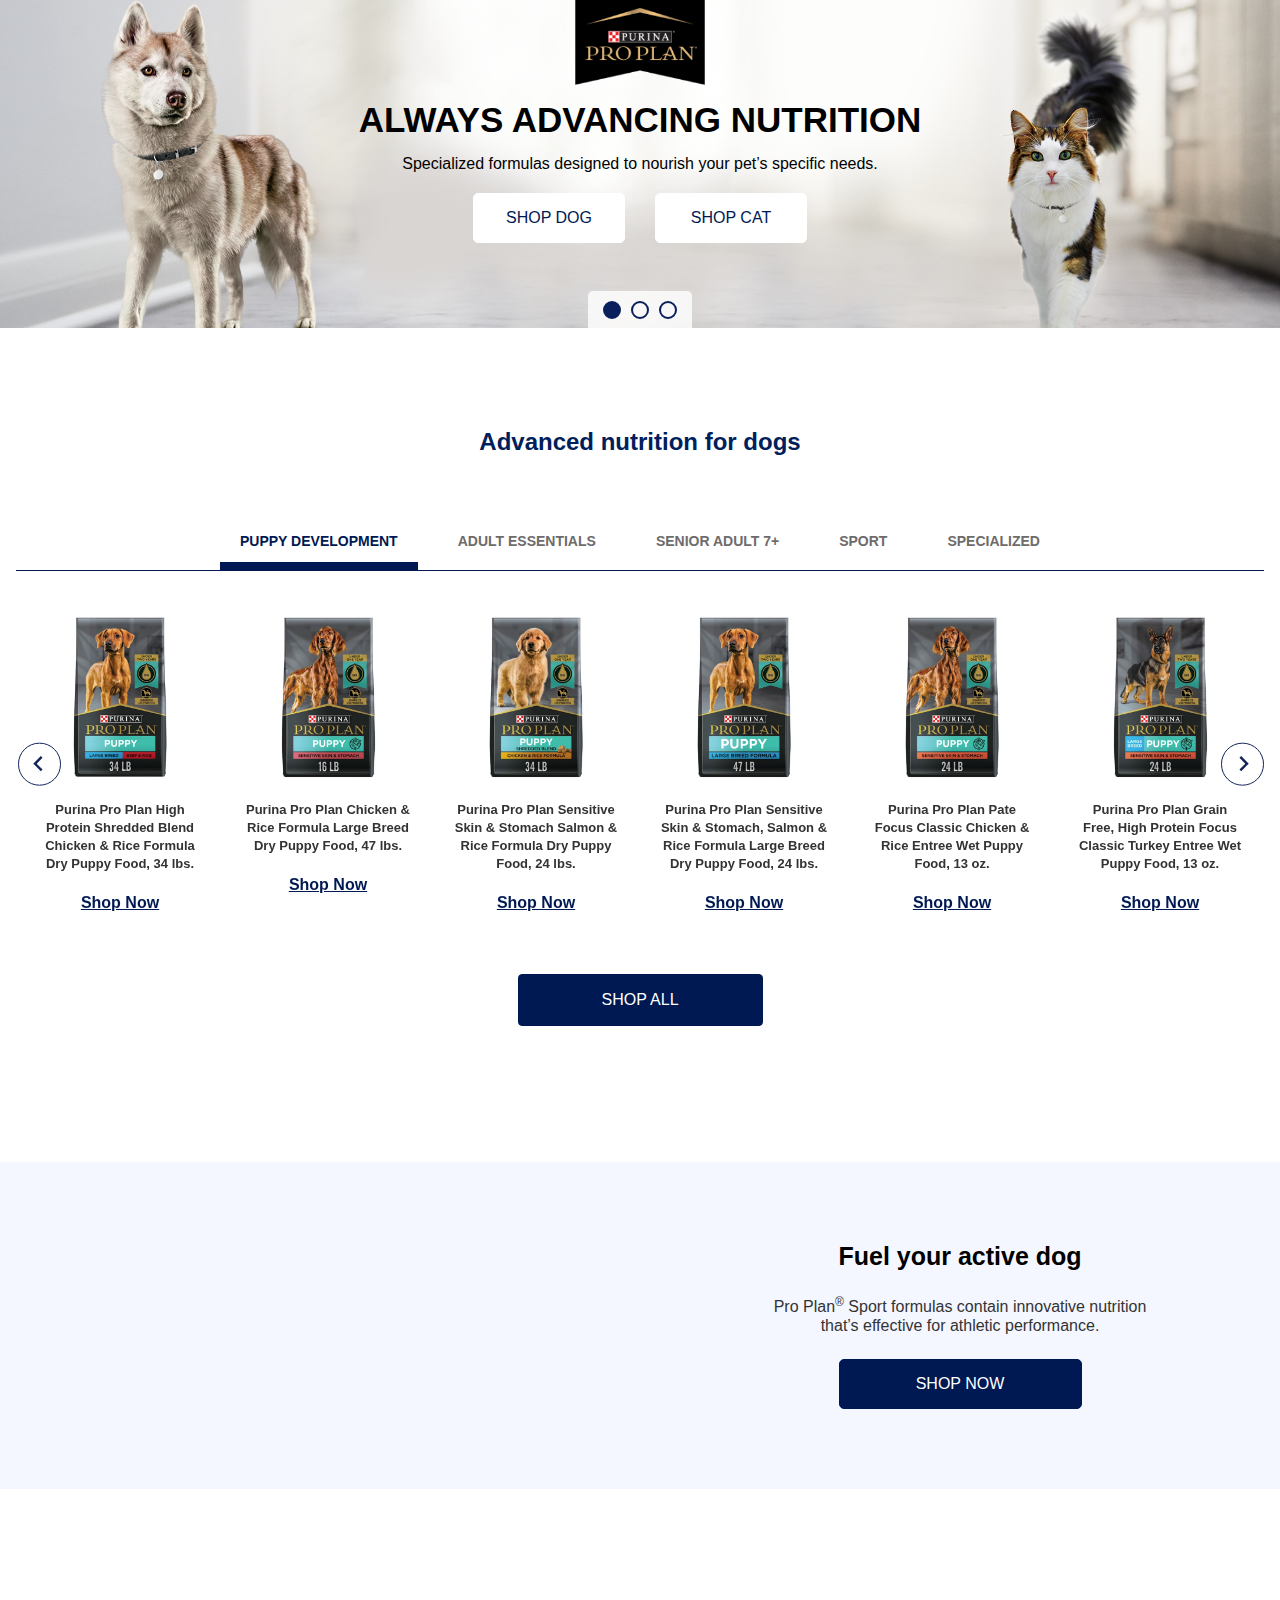
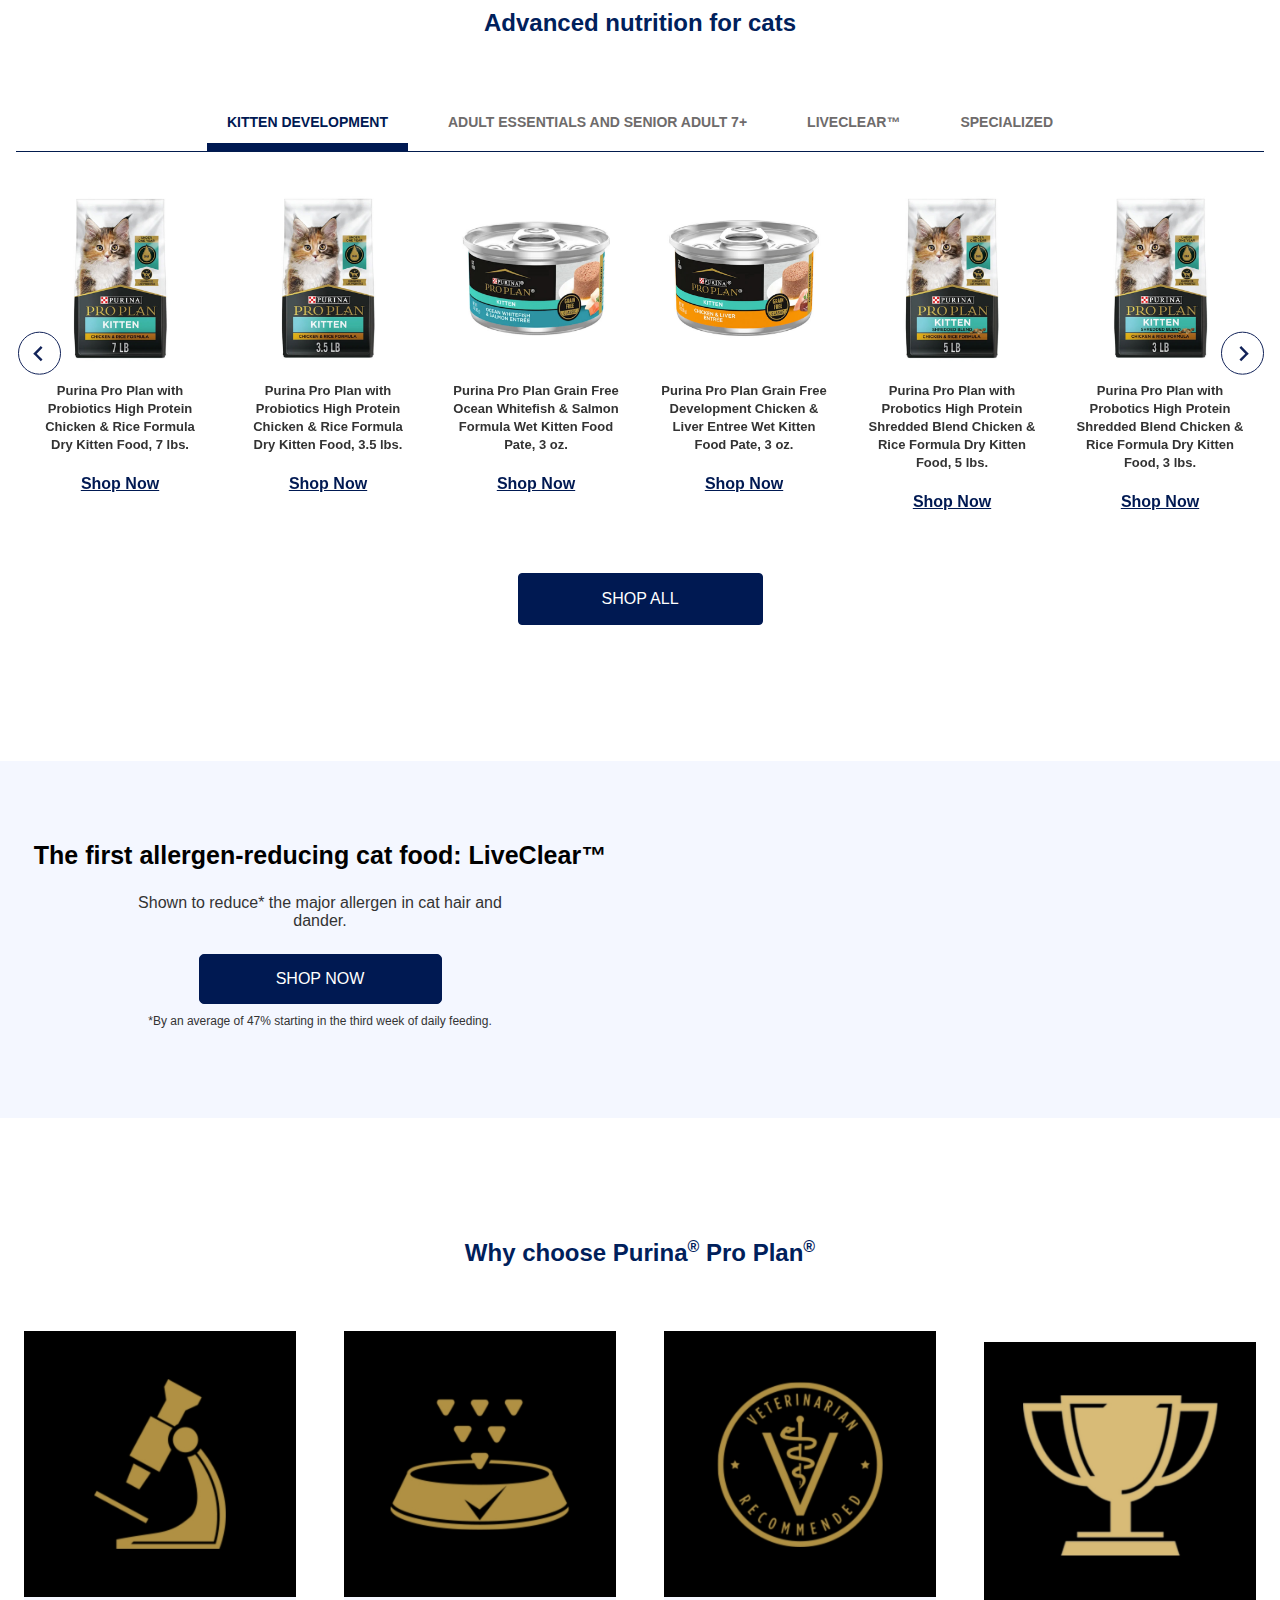
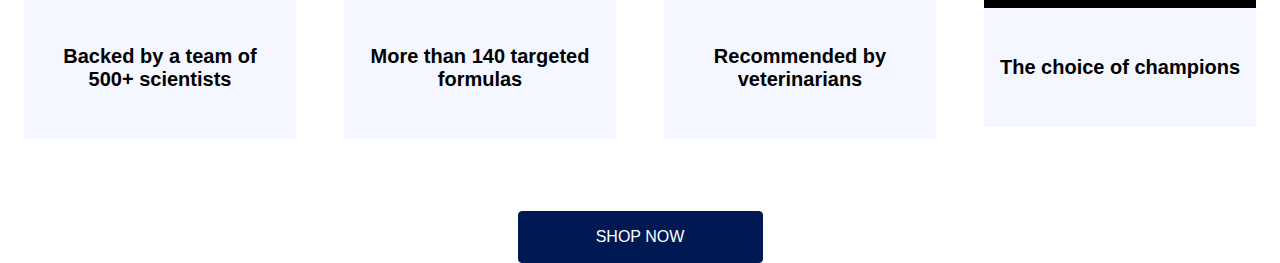
==== index.html @ 612b115f "Missing POV added" ====
<!DOCTYPE html>
<html lang="en">
<head>
    <meta charset="UTF-8">
    <meta http-equiv="X-UA-Compatible" content="IE=edge">
    <meta name="viewport" content="width=device-width, initial-scale=1.0">
    <meta name="description" content="Shop Purina Pro Plan at petco.com for vet recommended nutrition. Discover the best food to help your dog or cat thrive.">
    <title>Purina | Petco </title>
    <link rel="stylesheet" href="base.css">

</head>
<body>
    <div class="citrus_purina container-full">
        <!-- POV section -->
        <section class="citrus_purina_carousel">
            <div class="citrus_purina_carousel-inner flex-box">
                <!-- POV 01 -->
                <div class="citrus_purina_carousel-item pov1" title="A dog and cat walking alongside one another.">
                    <div class="m-hide">
                        <div class="custom-container flex-box">
                            <div class="citrus_purina_carousel-item__col">
                                <div class="citrus_purina__pov--shots">
                                    <img src="img/citrus-purina-pov1-product1.png" alt="A dog and cat walking alongside one another.">
                                </div>
                            </div>
                            <div class="citrus_purina_carousel-item__col">
                                <div class="citrus_purina__pov--logo">
                                    <img src="img/citrus-purina-logo.png" alt="Earth Animal logo.">
                                </div>
                                <div class="citrus_purina__pov--text">
                                    <h1>ALWAYS ADVANCING NUTRITION</h1>
                                    <p>Specialized formulas designed to nourish your pet’s specific needs. </p>
                                </div>
                                <div class="citrus_purina__pov--cta cta-box flex-box">
                                    <a href="https://www.petco.com/shop/en/petcostore/brand/pro-plan/dog/dog-food" manual_cm_sp="sponsoredbrandpage:purinaproplan:heropov:1:alwaysadvancingnutrition:shopdog" onclick="clickTrackLink(this);">Shop Dog</a>
                                    <a href="https://www.petco.com/shop/en/petcostore/brand/pro-plan/cat/cat-food/dry-cat-food" manual_cm_sp="sponsoredbrandpage:purinaproplan:heropov:1:alwaysadvancingnutrition:shopcat" onclick="clickTrackLink(this);">Shop Cat</a>
                                </div>
                            </div>
                            <div class="citrus_purina_carousel-item__col">
                                <div class="citrus_purina__pov--shots">
                                    <img src="img/citrus-purina-pov1-product2.png" alt="A dog and cat walking alongside one another.">
                                </div>
                            </div>
                        </div>
                    </div>
                    <!-- Mobile -->
                    <div class="d-hide">
                        <div class="custom-container flex-box">
                            <div class="citrus_purina_carousel-item__col">
                                <div class="citrus_purina__pov--shots">
                                    <img src="img/citrus-purina-pov1-product1.png" alt="A dog and cat walking alongside one another.">
                                </div>
                            </div>
                            <div class="citrus_purina_carousel-item__col">
                                <div class="citrus_purina__pov--logo">
                                    <img src="img/citrus-purina-logo.png" alt="Earth Animal logo.">
                                </div>
                            </div>
                            <div class="citrus_purina_carousel-item__col">
                                <div class="citrus_purina__pov--shots">
                                    <img src="img/citrus-purina-pov1-product2.png" alt="A dog and cat walking alongside one another.">
                                </div>
                            </div>
                            <div class="citrus_purina_carousel-item__col">
                                <div class="citrus_purina__pov--text">
                                    <h1>ALWAYS ADVANCING NUTRITION</h1>
                                    <p>Specialized formulas designed to nourish your pet’s specific needs. </p>
                                </div>
                                <div class="citrus_purina__pov--cta cta-box flex-box">
                                    <a href="https://www.petco.com/shop/en/petcostore/brand/pro-plan/dog/dog-food" manual_cm_sp="sponsoredbrandpage:purinaproplan:heropov:1:alwaysadvancingnutrition:shopdog" onclick="clickTrackLink(this);">Shop Dog</a>
                                    <a href="https://www.petco.com/shop/en/petcostore/brand/pro-plan/cat/cat-food/dry-cat-food" manual_cm_sp="sponsoredbrandpage:purinaproplan:heropov:1:alwaysadvancingnutrition:shopcat" onclick="clickTrackLink(this);">Shop Cat</a>
                                </div>
                            </div>
                        </div>
                    </div>
                </div>
                <!-- POV 02 -->
                <div class="citrus_purina_carousel-item pov2" title="A dog up on a rock with trees in the distant background.">
                    <div class="m-hide">
                        <div class="custom-container flex-box">
                            <div class="citrus_purina_carousel-item__col">
                                <div class="citrus_purina__pov--shots">
                                    <img src="img/citrus-purina-pov2-product2.png" alt="A dog up on a rock with trees in the distant background.">
                                </div>
                            </div>
                            <div class="citrus_purina_carousel-item__col">
                                <div class="citrus_purina__pov--logo">
                                    <img src="img/citrus-purina-logo.png" alt="Earth Animal logo.">
                                </div>
                                <div class="citrus_purina__pov--text">
                                    <h1>THE TRUSTED FOOD OF CHAMPIONS</h1>
                                    <p>Discover a range of options to help your dog excel at every stage. </p>
                                </div>
                                <div class="citrus_purina__pov--cta cta-box flex-box">
                                    <a href="https://www.petco.com/shop/en/petcostore/brand/pro-plan/dog/dog-food" manual_cm_sp="sponsoredbrandpage:purinaproplan:heropov:2:trustedfoodofchampions:shopdog" onclick="clickTrackLink(this);">Shop Dog</a>
                                </div>
                            </div>
                            <div class="citrus_purina_carousel-item__col">
                                <div class="citrus_purina__pov--shots">
                                    <img src="img/citrus-purina-pov1-product2.png" alt="A dog up on a rock with trees in the distant background.">
                                </div>
                            </div>
                        </div>
                    </div>
                    <!-- Mobile -->
                    <div class="d-hide">
                        <div class="custom-container flex-box">
                            <div class="citrus_purina_carousel-item__col">
                                <div class="citrus_purina__pov--shots">
                                    <img src="img/citrus-purina-pov2-product2.png" alt="A dog up on a rock with trees in the distant background.">
                                </div>
                            </div>
                            <div class="citrus_purina_carousel-item__col">
                                <div class="citrus_purina__pov--logo">
                                    <img src="img/citrus-purina-logo.png" alt="Earth Animal logo.">
                                </div>
                            </div>
                            <div class="citrus_purina_carousel-item__col">
                                <div class="citrus_purina__pov--shots">
                                    <img src="img/citrus-purina-pov1-product2.png" alt="A dog up on a rock with trees in the distant background.">
                                </div>
                            </div>
                            <div class="citrus_purina_carousel-item__col">
                                <div class="citrus_purina__pov--text">
                                    <h1>THE TRUSTED FOOD OF CHAMPIONS</h1>
                                    <p>Discover a range of options to help your dog excel at every stage. </p>
                                </div>
                                <div class="citrus_purina__pov--cta cta-box flex-box">
                                    <a href="https://www.petco.com/shop/en/petcostore/brand/pro-plan/dog/dog-food" manual_cm_sp="sponsoredbrandpage:purinaproplan:heropov:2:trustedfoodofchampions:shopdog" onclick="clickTrackLink(this);">Shop Dog</a>
                                </div>
                            </div>
                        </div>
                    </div>
                </div>
                <!-- POV 03 -->
                <div class="citrus_purina_carousel-item pov3" title="A cat outside with trees in the background.">
                    <div class="m-hide">
                        <div class="custom-container flex-box" title="A cat outside with trees in the background.">
                            <div class="citrus_purina_carousel-item__col">
                                <div class="citrus_purina__pov--shots">
                                    <img src="img/citrus-purina-pov3-product2.png" alt="A cat outside with trees in the background.">
                                </div>
                            </div>
                            <div class="citrus_purina_carousel-item__col">
                                <div class="citrus_purina__pov--logo">
                                    <img src="img/citrus-purina-logo.png" alt="Earth Animal logo.">
                                </div>
                                <div class="citrus_purina__pov--text">
                                    <h1>FEED YOUR CAT BREAKTHROUGH NUTRITION  </h1>
                                    <p>Formulas that deliver remarkable benefits to keep them at their peak. </p>
                                </div>
                                <div class="citrus_purina__pov--cta cta-box">
                                    <a href="https://www.petco.com/shop/en/petcostore/brand/pro-plan/cat/cat-food/dry-cat-food" manual_cm_sp="sponsoredbrandpage:purinaproplan:heropov:3:feedyourcatbreakthroughnutrition:shopcat" onclick="clickTrackLink(this);">Shop Cat</a>
                                </div>
                            </div>
                            <div class="citrus_purina_carousel-item__col">
                                <div class="citrus_purina__pov--shots">
                                    <img src="img/citrus-purina-pov3-product2.png" alt="A cat outside with trees in the background.">
                                </div>
                            </div>
                        </div>
                    </div>
                    <!-- Mobile -->
                    <div class="d-hide">
                        <div class="custom-container flex-box" title="A cat outside with trees in the background.">
                            <div class="citrus_purina_carousel-item__col">
                                <div class="citrus_purina__pov--shots">
                                    <img src="img/citrus-purina-pov3-product2.png" alt="A cat outside with trees in the background.">
                                </div>
                            </div>
                            <div class="citrus_purina_carousel-item__col">
                                <div class="citrus_purina__pov--logo">
                                    <img src="img/citrus-purina-logo.png" alt="Earth Animal logo.">
                                </div>
                            </div>
                            <div class="citrus_purina_carousel-item__col">
                                <div class="citrus_purina__pov--shots">
                                    <img src="img/citrus-purina-pov3-product2.png" alt="A cat outside with trees in the background.">
                                </div>
                            </div>
                            <div class="citrus_purina_carousel-item__col">
                                <div class="citrus_purina__pov--text">
                                    <h1>FEED YOUR CAT BREAKTHROUGH NUTRITION  </h1>
                                    <p>Formulas that deliver remarkable benefits to keep them at their peak. </p>
                                </div>
                                <div class="citrus_purina__pov--cta cta-box">
                                    <a href="https://www.petco.com/shop/en/petcostore/brand/pro-plan/cat/cat-food/dry-cat-food" manual_cm_sp="sponsoredbrandpage:purinaproplan:heropov:3:feedyourcatbreakthroughnutrition:shopcat" onclick="clickTrackLink(this);">Shop Cat</a>
                                </div>
                            </div>
                        </div>
                    </div>
                </div>
            </div>
            <!-- Next & Prev buttons -->
            <div class="citrus_purina_carousel-controls">
                <span class="prev"></span>
                <span class="next"></span>
            </div>
            <div class="citrus_purina_carousel-indicators"></div>
        </section>

        <!-- Carousel Dog Section -->
        <section class="citrus_purina__dog_tabs purina-full">
            <!-- Section Header -->
            <div class="citrus-purina-section-title">
                <h2>Advanced nutrition for dogs</h2>
            </div>
            <!-- Tabs buttons -->
            <!-- Tabs buttons -->
            <div class="citrus_purina_tab">
                <div class="citrus-purina-main-tab-content">
                    <!-- tab button -->
                    <div class="citrus-purina-wrapper">
                        <div id="citrus_purina_tab__btn" class="citrus-purina-tab__btn">
                            <button class="citrus_purina_tab_btn_single citrus_purina_tab_btn_single_active"
                                onclick="filter_tab_products('citrus_purina_dog_puppy')">PUPPY DEVELOPMENT</button>
                            <button class="citrus_purina_tab_btn_single"
                                onclick="filter_tab_products('citrus_purina_dog_adult')">ADULT ESSENTIALS</button>
                                <button class="citrus_purina_tab_btn_single"
                                onclick="filter_tab_products('citrus_purina_dog_senior')">SENIOR ADULT 7+</button>
                                <button class="citrus_purina_tab_btn_single"
                                onclick="filter_tab_products('citrus_purina_dog_sports')">SPORT</button>
                                <button class="citrus_purina_tab_btn_single"
                                onclick="filter_tab_products('citrus_purina_dog_specialized')">SPECIALIZED</button>
                        </div>
                    </div>
                    <!-- tab button -->

                    <!--=================== tab content ===================-->
                    <div class="citrus-tab-section__tab-content">
                        <!-- Dog Puppy row 1 -->
                        <div class="citrus_purina_tab_wrapper splide citrus_purina_tab_controls">
                            <div class="splide__track">
                                <div class="splide__list">
                                    <!-- tab item 1 -->
                                    <div
                                        class="citrus_purina_tab_item citrus_purina_dog_tab_item citrus_purina_dog_puppy splide__slide">
                                        <a href="https://www.petco.com/shop/en/petcostore/product/purina-pro-plan-development-beef-and-rice-formula-large-breed-dry-puppy-food-34-lbs-3312270" manual_cm_sp="sponsoredbrandpage:purinaproplan:puppydevelopment:1:beefricelargebreedpuppy:shopnow" onclick="clickTrackLink(this);">
                                            <div class="single-tab-img">
                                                <img src="img/citrus_purina_dog_puppy1.jpg" >
                                            </div>
                                            <div class="single-tab-text">
                                                <p>Purina Pro Plan High Protein Shredded Blend Chicken & Rice Formula Dry Puppy Food, 34 lbs. </p>
                                            </div>
                                            <div class="single-tab-cta cta-underline">
                                                <a href="https://www.petco.com/shop/en/petcostore/product/purina-pro-plan-development-beef-and-rice-formula-large-breed-dry-puppy-food-34-lbs-3312270" manual_cm_sp="sponsoredbrandpage:purinaproplan:puppydevelopment:1:beefricelargebreedpuppy:shopnow" onclick="clickTrackLink(this);">Shop Now</a>
                                            </div>
                                        </a>
                                
                                    </div>

                                    <!-- tab item 2-->
                                    <div
                                        class="citrus_purina_tab_item citrus_purina_dog_tab_item citrus_purina_dog_puppy splide__slide">
                                        <a href="https://www.petco.com/shop/en/petcostore/product/purina-pro-plan-sensitive-skin-and-stomach-lamb-and-oat-meal-dry-puppy-food-16-lbs-3153467" manual_cm_sp="sponsoredbrandpage:purinaproplan:puppydevelopment:2:lamboatmealpuppy:shopnow" onclick="clickTrackLink(this);">
                                            <div class="single-tab-img">
                                                <img src="img/citrus_purina_dog_puppy2.jpg" >
                                            </div>
                                            <div class="single-tab-text">
                                                <p>Purina Pro Plan Chicken & Rice Formula Large Breed Dry Puppy Food, 47 lbs.</p>
                                            </div>
                                            <div class="single-tab-cta cta-underline">
                                                <a href="https://www.petco.com/shop/en/petcostore/product/purina-pro-plan-sensitive-skin-and-stomach-lamb-and-oat-meal-dry-puppy-food-16-lbs-3153467" manual_cm_sp="sponsoredbrandpage:purinaproplan:puppydevelopment:2:lamboatmealpuppy:shopnow" onclick="clickTrackLink(this);">Shop Now</a>
                                            </div>
                                        </a>
                                    </div>

                                    <!-- tab item 3-->
                                    <div
                                        class="citrus_purina_tab_item citrus_purina_dog_tab_item citrus_purina_dog_puppy splide__slide">
                                        <a href="https://www.petco.com/shop/en/petcostore/product/pro-plan-savor-shredded-blend-chicken-and-rice-puppy-food-34-lbs-1451600" manual_cm_sp="sponsoredbrandpage:purinaproplan:puppydevelopment:3:shreddedblendchickenricepuppy:shopnowhttps://www.petco.com/shop/en/petcostore/product/pro-plan-savor-shredded-blend-chicken-and-rice-puppy-food-34-lbs-1451600" onclick="clickTrackLink(this);">
                                            <div class="single-tab-img">
                                                <img src="img/citrus_purina_dog_puppy3.jpg" >
                                            </div>
                                            <div class="single-tab-text">
                                                <p>Purina Pro Plan Sensitive Skin & Stomach Salmon & Rice Formula Dry Puppy Food, 24 lbs. </p>
                                            </div>
                                            <div class="single-tab-cta cta-underline">
                                                <a href="https://www.petco.com/shop/en/petcostore/product/pro-plan-savor-shredded-blend-chicken-and-rice-puppy-food-34-lbs-1451600" manual_cm_sp="sponsoredbrandpage:purinaproplan:puppydevelopment:3:shreddedblendchickenricepuppy:shopnowhttps://www.petco.com/shop/en/petcostore/product/pro-plan-savor-shredded-blend-chicken-and-rice-puppy-food-34-lbs-1451600" onclick="clickTrackLink(this);">Shop Now</a>
                                            </div>
                                        </a>
                                    </div>

                                    <!-- tab item 4-->
                                    <div
                                        class="citrus_purina_tab_item citrus_purina_dog_tab_item citrus_purina_dog_puppy splide__slide">
                                        <a href="https://www.petco.com/shop/en/petcostore/product/purina-pro-plan-large-breed-focus-chicken-and-rice-formula-dry-puppy-food-47-lbs-bag-3153441" manual_cm_sp="sponsoredbrandpage:purinaproplan:puppydevelopment:4:chickenricelargebreedpuppy47:shopnow" onclick="clickTrackLink(this);">
                                            <div class="single-tab-img">
                                                <img src="img/citrus_purina_dog_puppy4.jpg" >
                                            </div>
                                            <div class="single-tab-text">
                                                <p>Purina Pro Plan Sensitive Skin & Stomach, Salmon & Rice Formula Large Breed Dry Puppy Food, 24 lbs. </p>
                                            </div>
                                            <div class="single-tab-cta cta-underline">
                                                <a href="https://www.petco.com/shop/en/petcostore/product/purina-pro-plan-large-breed-focus-chicken-and-rice-formula-dry-puppy-food-47-lbs-bag-3153441" manual_cm_sp="sponsoredbrandpage:purinaproplan:puppydevelopment:4:chickenricelargebreedpuppy47:shopnow" onclick="clickTrackLink(this);">Shop Now</a>
                                            </div>
                                        </a>
                                    </div>
                                    <!-- tab item -->

                                    <!-- tab item 5-->
                                    <div
                                        class="citrus_purina_tab_item citrus_purina_dog_tab_item citrus_purina_dog_puppy splide__slide">
                                        <a href="https://www.petco.com/shop/en/petcostore/product/purina-pro-plan-sensitive-skin-and-stomach-salmon-and-rice-formula-dry-puppy-food-24-lbs-3153483" manual_cm_sp="sponsoredbrandpage:purinaproplan:puppydevelopment:5:salmonricepuppy:shopnow" onclick="clickTrackLink(this);">
                                            <div class="single-tab-img">
                                                <img src="img/citrus_purina_dog_puppy5.jpg" >
                                            </div>
                                            <div class="single-tab-text">
                                                <p>Purina Pro Plan Pate Focus Classic Chicken & Rice Entree Wet Puppy Food, 13 oz. </p>
                                            </div>
                                            <div class="single-tab-cta cta-underline">
                                                <a href="https://www.petco.com/shop/en/petcostore/product/purina-pro-plan-sensitive-skin-and-stomach-salmon-and-rice-formula-dry-puppy-food-24-lbs-3153483" manual_cm_sp="sponsoredbrandpage:purinaproplan:puppydevelopment:5:salmonricepuppy:shopnow" onclick="clickTrackLink(this);">Shop Now</a>
                                            </div>
                                        </a>
                                    </div>
                                    <!-- tab item -->

                                    <!-- tab item 6-->
                                    <div
                                        class="citrus_purina_tab_item citrus_purina_dog_tab_item citrus_purina_dog_puppy splide__slide">
                                        <a href="https://www.petco.com/shop/en/petcostore/product/purina-pro-plan-development-sensitive-skin-and-stomach-salmon-and-rice-formula-large-breed-dry-puppy-food-24-lbs-3312253" manual_cm_sp="sponsoredbrandpage:purinaproplan:puppydevelopment:6:salmonricelargebreedpuppy:shopnow" onclick="clickTrackLink(this);">
                                            <div class="single-tab-img">
                                                <img src="img/citrus_purina_dog_puppy6.jpg" >
                                            </div>
                                            <div class="single-tab-text">
                                                <p>Purina Pro Plan Grain Free, High Protein Focus Classic Turkey Entree Wet Puppy Food, 13 oz. </p>
                                            </div>
                                            <div class="single-tab-cta cta-underline">
                                                <a href="https://www.petco.com/shop/en/petcostore/product/purina-pro-plan-development-sensitive-skin-and-stomach-salmon-and-rice-formula-large-breed-dry-puppy-food-24-lbs-3312253" manual_cm_sp="sponsoredbrandpage:purinaproplan:puppydevelopment:6:salmonricelargebreedpuppy:shopnow" onclick="clickTrackLink(this);">Shop Now</a>
                                            </div>
                                        </a>
                                    </div>
                                    <!-- tab item -->

                                    <!-- tab item 7-->
                                    <div
                                        class="citrus_purina_tab_item citrus_purina_dog_tab_item citrus_purina_dog_puppy splide__slide">
                                        <a href="https://www.petco.com/shop/en/petcostore/product/pro-plan-focus-chicken-and-rice-canned-puppy-food-13-oz-886084" manual_cm_sp="sponsoredbrandpage:purinaproplan:puppydevelopment:7:focuschickenricewetpuppy:shopnow" onclick="clickTrackLink(this);">
                                            <div class="single-tab-img">
                                                <img src="img/citrus_purina_dog_puppy7.jpg" >
                                            </div>
                                            <div class="single-tab-text">
                                                <p>Purina Pro Plan Chicken & Rice Formula Large Breed Dry Puppy Food, 34 lbs. </p>
                                            </div>
                                            <div class="single-tab-cta cta-underline">
                                                <a href="https://www.petco.com/shop/en/petcostore/product/pro-plan-focus-chicken-and-rice-canned-puppy-food-13-oz-886084" manual_cm_sp="sponsoredbrandpage:purinaproplan:puppydevelopment:7:focuschickenricewetpuppy:shopnow" onclick="clickTrackLink(this);">Shop Now</a>
                                            </div>
                                        </a>
                                    </div>
                                    <!-- tab item -->

                                    <!-- tab item 8-->
                                    <div
                                        class="citrus_purina_tab_item citrus_purina_dog_tab_item citrus_purina_dog_puppy splide__slide">
                                        <a href="https://www.petco.com/shop/en/petcostore/product/purina-pro-plan-focus-grain-free-classic-turkey-entree-wet-puppy-food-13-oz-2986299" manual_cm_sp="sponsoredbrandpage:purinaproplan:puppydevelopment:8:focusturkeywetpuppy:shopnow" onclick="clickTrackLink(this);">
                                            <div class="single-tab-img">
                                                <img src="img/citrus_purina_dog_puppy8.jpg" >
                                            </div>
                                            <div class="single-tab-text">
                                                <p>Purina Pro Plan High Protein Chicken and Rice Formula Dry Puppy Food, 34 lbs. </p>
                                            </div>
                                            <div class="single-tab-cta cta-underline">
                                                <a href="https://www.petco.com/shop/en/petcostore/product/purina-pro-plan-focus-grain-free-classic-turkey-entree-wet-puppy-food-13-oz-2986299" manual_cm_sp="sponsoredbrandpage:purinaproplan:puppydevelopment:8:focusturkeywetpuppy:shopnow" onclick="clickTrackLink(this);">Shop Now</a>
                                            </div>
                                        </a>
                                    </div>
                                    <!-- tab item -->

                                    <!-- tab item 9-->
                                    <!-- <div
                                        class="citrus_purina_tab_item citrus_purina_dog_tab_item citrus_purina_dog_puppy splide__slide">
                                        <a href="" manual_cm_sp="" onclick="clickTrackLink(this);">
                                            <div class="single-tab-img">
                                                <img src="img/citrus_purina_dog_puppy9.jpg" >
                                            </div>
                                            <div class="single-tab-text">
                                                <p></p>
                                            </div>
                                            <div class="single-tab-cta cta-underline">
                                                <a href="" manual_cm_sp="" onclick="clickTrackLink(this);">Shop Now</a>
                                            </div>
                                        </a>
                                    </div> -->
                                    <!-- tab item -->

                                    <!-- tab item 10-->
                                    <!-- <div
                                        class="citrus_purina_tab_item citrus_purina_dog_tab_item citrus_purina_dog_puppy splide__slide">
                                        <a href="" manual_cm_sp="" onclick="clickTrackLink(this);">
                                            <div class="single-tab-img">
                                                <img src="img/citrus_purina_dog_puppy10.jpg" >
                                            </div>
                                            <div class="single-tab-text">
                                                <p></p>
                                            </div>
                                            <div class="single-tab-cta cta-underline">
                                                <a href="" manual_cm_sp="" onclick="clickTrackLink(this);">Shop Now</a>
                                            </div>
                                        </a>
                                    </div> -->

                                </div>
                            </div>
                        </div>
                        <!-- Dog Puppy row 1 -->

                        <!-- Dog Adult row 2  -->
                        <div class="citrus_purina_tab_wrapper citrus_purina_tab_wrapper_hide_arrow splide citrus_purina_tab_controls">
                            <div class="splide__track">
                                <div class="splide__list">
                                    <!-- tab item - Product 01 -->
                                    <div class="citrus_purina_tab_item citrus_purina_dog_tab_item citrus_purina_dog_adult splide__slide">
                                        <a href="https://www.petco.com/shop/en/petcostore/product/pro-plan-savor-shredded-blend-chicken-and-rice-dog-food-47-lbs-2841567" manual_cm_sp="sponsoredbrandpage:purinaproplan:adultessentials:1:shreddedblendchickenriceadultdog47:shopnow" onclick="clickTrackLink(this);">
                                            <div class="single-tab-img">
                                                <img src="img/citrus_purina_dog_adult1.jpg" >
                                            </div>
                                            <div class="single-tab-text">
                                                <p>Purina Pro Plan High Protein with Probiotics Shredded Blend Chicken and Rice Formula Dry Dog Food, 47 lbs. </p>
                                            </div>
                                            <div class="single-tab-cta cta-underline">
                                                <a href="https://www.petco.com/shop/en/petcostore/product/pro-plan-savor-shredded-blend-chicken-and-rice-dog-food-47-lbs-2841567" manual_cm_sp="sponsoredbrandpage:purinaproplan:adultessentials:1:shreddedblendchickenriceadultdog47:shopnow" onclick="clickTrackLink(this);">Shop Now</a>
                                            </div>
                                        </a>
                                    </div>
                                    <!-- tab item -->
                                    <!-- tab item - Product 02 -->
                                    <div
                                        class="citrus_purina_tab_item citrus_purina_dog_tab_item citrus_purina_dog_adult splide__slide">
                                        <a href="https://www.petco.com/shop/en/petcostore/product/purina-pro-plan-complete-essentials-shredded-blend-turkey-and-rice-formula-adult-dry-dog-food-33-lbs-3312237" manual_cm_sp="sponsoredbrandpage:purinaproplan:adultessentials:2:shreddedblendturkeyriceadultdog:shopnow" onclick="clickTrackLink(this);">
                                            <div class="single-tab-img">
                                                <img src="img/citrus_purina_dog_adult2.jpg" >
                                            </div>
                                            <div class="single-tab-text">
                                                <p>Purina Pro Plan High Protein Complete Essentials Shredded Blend Turkey & Rice Formula Adult Dry Dog Food, 33 lbs. </p>
                                            </div>
                                            <div class="single-tab-cta cta-underline">
                                                <a href="https://www.petco.com/shop/en/petcostore/product/purina-pro-plan-complete-essentials-shredded-blend-turkey-and-rice-formula-adult-dry-dog-food-33-lbs-3312237" manual_cm_sp="sponsoredbrandpage:purinaproplan:adultessentials:2:shreddedblendturkeyriceadultdog:shopnow" onclick="clickTrackLink(this);">Shop Now</a>
                                            </div>
                                        </a>
                                    </div>
                                    <!-- tab item -->
                                    <!-- tab item - Product 03 -->
                                    <div
                                        class="citrus_purina_tab_item citrus_purina_dog_tab_item citrus_purina_dog_adult splide__slide">
                                        <a href="https://www.petco.com/shop/en/petcostore/product/purina-pro-plan-savor-grain-free-with-real-chicken-and-turkey-dog-food-variety-pack-13-oz-count-of-12-2873391" manual_cm_sp="sponsoredbrandpage:purinaproplan:adultessentials:3:grainfreevarietypackwetadultdog:shopnow" onclick="clickTrackLink(this);">
                                            <div class="single-tab-img">
                                                <img src="img/citrus_purina_dog_adult3.jpg" >
                                            </div>
                                            <div class="single-tab-text">
                                                <p>Purina Pro Plan Complete Essentials Grain Free, Chicken & Turkey Pate Dog Wet Food Variety Pack, 13 oz., Count of 12 </p>
                                            </div>
                                            <div class="single-tab-cta cta-underline">
                                                <a href="https://www.petco.com/shop/en/petcostore/product/purina-pro-plan-savor-grain-free-with-real-chicken-and-turkey-dog-food-variety-pack-13-oz-count-of-12-2873391" manual_cm_sp="sponsoredbrandpage:purinaproplan:adultessentials:3:grainfreevarietypackwetadultdog:shopnow" onclick="clickTrackLink(this);">Shop Now</a>
                                            </div>
                                        </a>
                                    </div>
                                    <!-- tab item -->
                                    <!-- tab item - Product 04 -->
                                    <div
                                        class="citrus_purina_tab_item citrus_purina_dog_tab_item citrus_purina_dog_adult splide__slide">
                                        <a href="https://www.petco.com/shop/en/petcostore/product/pro-plan-savor-shredded-blend-salmon-and-rice-dog-food-33-lbs-2267569" manual_cm_sp="sponsoredbrandpage:purinaproplan:adultessentials:4:shreddedblendsalmonriceadultdog:shopnow" onclick="clickTrackLink(this);">
                                            <div class="single-tab-img">
                                                <img src="img/citrus_purina_dog_adult4.jpg" >
                                            </div>
                                            <div class="single-tab-text">
                                                <p>Purina Pro Plan High Protein with Probiotics Shredded Blend Salmon & Rice Formula Dry Dog Food, 33 lbs. </p>
                                            </div>
                                            <div class="single-tab-cta cta-underline">
                                                <a href="https://www.petco.com/shop/en/petcostore/product/pro-plan-savor-shredded-blend-salmon-and-rice-dog-food-33-lbs-2267569" manual_cm_sp="sponsoredbrandpage:purinaproplan:adultessentials:4:shreddedblendsalmonriceadultdog:shopnow" onclick="clickTrackLink(this);">Shop Now</a>
                                            </div>
                                        </a>
                                    </div>
                                    <!-- tab item -->
                                    <!-- tab item - Product 05 -->
                                    <div
                                        class="citrus_purina_tab_item citrus_purina_dog_tab_item citrus_purina_dog_adult splide__slide">
                                        <a href="https://www.petco.com/shop/en/petcostore/product/purina-pro-plan-savor-shredded-blend-beef-and-rice-formula-adult-dry-dog-food-47-lbs-2986213" manual_cm_sp="sponsoredbrandpage:purinaproplan:adultessentials:5:shreddedblendbeefriceadultdog47:shopnow" onclick="clickTrackLink(this);">
                                            <div class="single-tab-img">
                                                <img src="img/citrus_purina_dog_adult5.jpg" >
                                            </div>
                                            <div class="single-tab-text">
                                                <p>Purina Pro Plan High Protein with Probiotics Shredded Blend Beef & Rice Formula Dry Dog Food, 47 lbs. </p>
                                            </div>
                                            <div class="single-tab-cta cta-underline">
                                                <a href="https://www.petco.com/shop/en/petcostore/product/purina-pro-plan-savor-shredded-blend-beef-and-rice-formula-adult-dry-dog-food-47-lbs-2986213" manual_cm_sp="sponsoredbrandpage:purinaproplan:adultessentials:5:shreddedblendbeefriceadultdog47:shopnow" onclick="clickTrackLink(this);">Shop Now</a>
                                            </div>
                                        </a>
                                    </div>
                                    <!-- tab item -->
                                    <!-- tab item - Product 06 -->
                                    <div
                                        class="citrus_purina_tab_item citrus_purina_dog_tab_item citrus_purina_dog_adult splide__slide">
                                        <a href="https://www.petco.com/shop/en/petcostore/product/pro-plan-savor-chicken-and-rice-adult-canned-dog-food-886114" manual_cm_sp="sponsoredbrandpage:purinaproplan:adultessentials:6:completechickericewetadultdog:shopnow" onclick="clickTrackLink(this);">
                                            <div class="single-tab-img">
                                                <img src="img/citrus_purina_dog_adult6.jpg" >
                                            </div>
                                            <div class="single-tab-text">
                                                <p>Purina Pro Plan Complete Essentials High Protein Chicken & Rice Entree Wet Dog Food, 13 oz. </p>
                                            </div>
                                            <div class="single-tab-cta cta-underline">
                                                <a href="https://www.petco.com/shop/en/petcostore/product/pro-plan-savor-chicken-and-rice-adult-canned-dog-food-886114" manual_cm_sp="sponsoredbrandpage:purinaproplan:adultessentials:6:completechickericewetadultdog:shopnow" onclick="clickTrackLink(this);">Shop Now</a>
                                            </div>
                                        </a>
                                    </div>
                                    <!-- tab item -->

                                    <!-- tab item - Product 07 -->
                                    <div
                                        class="citrus_purina_tab_item citrus_purina_dog_tab_item citrus_purina_dog_adult splide__slide">
                                        <a href="https://www.petco.com/shop/en/petcostore/product/pro-plan-savor-beef-and-rice-adult-canned-dog-food-886106" manual_cm_sp="sponsoredbrandpage:purinaproplan:adultessentials:7:beefricewetadultdog:shopnow" onclick="clickTrackLink(this);">
                                            <div class="single-tab-img">
                                                <img src="img/citrus_purina_dog_adult7.jpg" >
                                            </div>
                                            <div class="single-tab-text">
                                                <p>Purina Pro Plan High Protein Beef & Rice Entree Pate Wet Dog Food, 13 oz. </p>
                                            </div>
                                            <div class="single-tab-cta cta-underline">
                                                <a href="https://www.petco.com/shop/en/petcostore/product/pro-plan-savor-beef-and-rice-adult-canned-dog-food-886106" manual_cm_sp="sponsoredbrandpage:purinaproplan:adultessentials:7:beefricewetadultdog:shopnow" onclick="clickTrackLink(this);">Shop Now</a>
                                            </div>
                                        </a>
                                    </div>
                                    <!-- tab item -->

                                    <!-- tab item - Product 08 -->
                                    <div
                                        class="citrus_purina_tab_item citrus_purina_dog_tab_item citrus_purina_dog_adult splide__slide">
                                        <a href="https://www.petco.com/shop/en/petcostore/product/pro-plan-savor-shredded-blend-chicken-and-rice-dog-food-35-lbs-1202030" manual_cm_sp="sponsoredbrandpage:purinaproplan:adultessentials:8:shreddedblendchickenriceadultdog35:shopnow" onclick="clickTrackLink(this);">
                                            <div class="single-tab-img">
                                                <img src="img/citrus_purina_dog_adult8.jpg" >
                                            </div>
                                            <div class="single-tab-text">
                                                <p>Purina Pro Plan High Protein with Probiotics Shredded Blend Chicken and Rice Formula Dry Dog Food, 35 lbs. </p>
                                            </div>
                                            <div class="single-tab-cta cta-underline">
                                                <a href="https://www.petco.com/shop/en/petcostore/product/pro-plan-savor-shredded-blend-chicken-and-rice-dog-food-35-lbs-1202030" manual_cm_sp="sponsoredbrandpage:purinaproplan:adultessentials:8:shreddedblendchickenriceadultdog35:shopnow" onclick="clickTrackLink(this);">Shop Now</a>
                                            </div>
                                        </a>
                                    </div>
                                    <!-- tab item -->

                                    <!-- tab item - Product 09 -->
                                    <div
                                        class="citrus_purina_tab_item citrus_purina_dog_tab_item citrus_purina_dog_adult splide__slide">
                                        <a href="https://www.petco.com/shop/en/petcostore/product/pro-plan-savor-shredded-blend-beef-and-rice-adult-dog-food-35-1202049" manual_cm_sp="sponsoredbrandpage:purinaproplan:adultessentials:9:shreddedblendbeefriceadultdog35:shopnow" onclick="clickTrackLink(this);">
                                            <div class="single-tab-img">
                                                <img src="img/citrus_purina_dog_adult9.jpg" >
                                            </div>
                                            <div class="single-tab-text">
                                                <p>Purina Pro Plan High Protein with Probiotics Shredded Blend Beef & Rice Formula Dry Dog Food, 35 lbs. </p>
                                            </div>
                                            <div class="single-tab-cta cta-underline">
                                                <a href="https://www.petco.com/shop/en/petcostore/product/pro-plan-savor-shredded-blend-beef-and-rice-adult-dog-food-35-1202049" manual_cm_sp="sponsoredbrandpage:purinaproplan:adultessentials:9:shreddedblendbeefriceadultdog35:shopnow" onclick="clickTrackLink(this);">Shop Now</a>
                                            </div>
                                        </a>
                                    </div>
                                    <!-- tab item -->

                                </div>
                            </div>
                        </div>
                        <!-- Dog Adult row 2  -->

                        <!-- Dog Senior Adult row 3  -->
                        <div class="citrus_purina_tab_wrapper citrus_purina_tab_wrapper_hide_arrow splide citrus_purina_tab_controls">
                            <div class="splide__track">
                                <div class="splide__list">
                                    <!-- tab item - Product 01 -->
                                    <div class="citrus_purina_tab_item citrus_purina_dog_tab_item citrus_purina_dog_senior splide__slide">
                                        <a href="https://www.petco.com/shop/en/petcostore/product/pro-plan-bright-mind-chicken-and-rice-senior-dog-food-30-lbs-2394875" manual_cm_sp="sponsoredbrandpage:purinaproplan:senioradult7:1:brightmindchickenriceseniordog30:shopnow" onclick="clickTrackLink(this);">
                                            <div class="single-tab-img">
                                                <img src="img/citrus_purina_dog_senior1.jpg" >
                                            </div>
                                            <div class="single-tab-text">
                                                <p>Purina Pro Plan with Probiotics Bright Mind Chicken & Rice Formula Senior Adult 7+ Dry Dog Food, 30 lbs. </p>
                                            </div>
                                            <div class="single-tab-cta cta-underline">
                                                <a href="https://www.petco.com/shop/en/petcostore/product/pro-plan-bright-mind-chicken-and-rice-senior-dog-food-30-lbs-2394875" manual_cm_sp="sponsoredbrandpage:purinaproplan:senioradult7:1:brightmindchickenriceseniordog30:shopnow" onclick="clickTrackLink(this);">Shop Now</a>
                                            </div>
                                        </a>
                                    </div>
                                    <!-- tab item -->
                                    <!-- tab item - Product 02 -->
                                    <div
                                        class="citrus_purina_tab_item citrus_purina_dog_tab_item citrus_purina_dog_senior splide__slide">
                                        <a href="https://www.petco.com/shop/en/petcostore/product/purina-pro-plan-sensitive-skin-and-stomach-salmon-and-rice-formula-adult-dry-dog-food-24-lbs-3312190" manual_cm_sp="sponsoredbrandpage:purinaproplan:senioradult7:2:salmonriceseniordog24:shopnow" onclick="clickTrackLink(this);">
                                            <div class="single-tab-img">
                                                <img src="img/citrus_purina_dog_senior2.jpg" >
                                            </div>
                                            <div class="single-tab-text">
                                                <p>Purina Pro Plan Sensitive Skin & Stomach, Salmon & Rice Formula Senior Dry Dog Food, 24 lbs. </p>
                                            </div>
                                            <div class="single-tab-cta cta-underline">
                                                <a href="https://www.petco.com/shop/en/petcostore/product/purina-pro-plan-sensitive-skin-and-stomach-salmon-and-rice-formula-adult-dry-dog-food-24-lbs-3312190" manual_cm_sp="sponsoredbrandpage:purinaproplan:senioradult7:2:salmonriceseniordog24:shopnow" onclick="clickTrackLink(this);">Shop Now</a>
                                            </div>
                                        </a>
                                    </div>
                                    <!-- tab item -->
                                    <!-- tab item - Product 03 -->
                                    <div
                                        class="citrus_purina_tab_item citrus_purina_dog_tab_item citrus_purina_dog_senior splide__slide">
                                        <a href="https://www.petco.com/shop/en/petcostore/product/pro-plan-savor-shredded-blend-chicken-and-rice-senior-dog-food-34-lbs-1342410" manual_cm_sp="sponsoredbrandpage:purinaproplan:senioradult7:3:shreddedblendchickenriceseniordog34:shopnow" onclick="clickTrackLink(this);">
                                            <div class="single-tab-img">
                                                <img src="img/citrus_purina_dog_senior3.jpg" >
                                            </div>
                                            <div class="single-tab-text">
                                                <p>Purina Pro Plan with Probotics Shredded Blend Chicken & Rice Formula Senior Dry Dog Food, 34 lbs. </p>
                                            </div>
                                            <div class="single-tab-cta cta-underline">
                                                <a href="https://www.petco.com/shop/en/petcostore/product/pro-plan-savor-shredded-blend-chicken-and-rice-senior-dog-food-34-lbs-1342410" manual_cm_sp="sponsoredbrandpage:purinaproplan:senioradult7:3:shreddedblendchickenriceseniordog34:shopnow" onclick="clickTrackLink(this);">Shop Now</a>
                                            </div>
                                        </a>
                                    </div>
                                    <!-- tab item -->
                                    <!-- tab item - Product 04 -->
                                    <div
                                        class="citrus_purina_tab_item citrus_purina_dog_tab_item citrus_purina_dog_senior splide__slide">
                                        <a href="https://www.petco.com/shop/en/petcostore/product/purina-pro-plan-classic-adult-7-complete-essentials-chicken-and-rice-entree-wet-dog-food-13-oz-3312325" manual_cm_sp="sponsoredbrandpage:purinaproplan:senioradult7:4:completechickenricewetseniordog:shopnow" onclick="clickTrackLink(this);">
                                            <div class="single-tab-img">
                                                <img src="img/citrus_purina_dog_senior4.jpg" >
                                            </div>
                                            <div class="single-tab-text">
                                                <p>Purina Pro Plan Classic Adult 7+ Complete Essentials Chicken & Rice Entree Wet Dog Food, 13 oz. </p>
                                            </div>
                                            <div class="single-tab-cta cta-underline">
                                                <a href="https://www.petco.com/shop/en/petcostore/product/purina-pro-plan-classic-adult-7-complete-essentials-chicken-and-rice-entree-wet-dog-food-13-oz-3312325" manual_cm_sp="sponsoredbrandpage:purinaproplan:senioradult7:4:completechickenricewetseniordog:shopnow" onclick="clickTrackLink(this);">Shop Now</a>
                                            </div>
                                        </a>
                                    </div>
                                    <!-- tab item -->
                                    <!-- tab item - Product 05 -->
                                    <div
                                        class="citrus_purina_tab_item citrus_purina_dog_tab_item citrus_purina_dog_senior splide__slide">
                                        <a href="https://www.petco.com/shop/en/petcostore/product/purina-pro-plan-classic-adult-7-complete-essentials-turkey-and-rice-entree-wet-dog-food" manual_cm_sp="sponsoredbrandpage:purinaproplan:senioradult7:5:completeturkeyricewetsenriordog:shopnow" onclick="clickTrackLink(this);">
                                            <div class="single-tab-img">
                                                <img src="img/citrus_purina_dog_senior5.jpg" >
                                            </div>
                                            <div class="single-tab-text">
                                                <p>Purina Pro Plan Classic Adult 7+ Complete Essentials Turkey & Rice Entree Wet Dog Food, 13 oz., Case of 12 </p>
                                            </div>
                                            <div class="single-tab-cta cta-underline">
                                                <a href="https://www.petco.com/shop/en/petcostore/product/purina-pro-plan-classic-adult-7-complete-essentials-turkey-and-rice-entree-wet-dog-food" manual_cm_sp="sponsoredbrandpage:purinaproplan:senioradult7:5:completeturkeyricewetsenriordog:shopnow" onclick="clickTrackLink(this);">Shop Now</a>
                                            </div>
                                        </a>
                                    </div>
                                    <!-- tab item -->
                                    <!-- tab item - Product 06 -->
                                    <div
                                        class="citrus_purina_tab_item citrus_purina_dog_tab_item citrus_purina_dog_senior splide__slide">
                                        <a href="https://www.petco.com/shop/en/petcostore/product/pro-plan-savor-shredded-blend-chicken-and-rice-senior-dog-food-6-lbs-1342452" manual_cm_sp="sponsoredbrandpage:purinaproplan:senioradult7:6:shreddedblandchickenrickeseniordog6:shopnow" onclick="clickTrackLink(this);">
                                            <div class="single-tab-img">
                                                <img src="img/citrus_purina_dog_senior6.jpg" >
                                            </div>
                                            <div class="single-tab-text">
                                                <p>Purina Pro Plan with Probiotics Shredded Blend Chicken & Rice Formula Senior Dry Dog Food, 6 lbs. </p>
                                            </div>
                                            <div class="single-tab-cta cta-underline">
                                                <a href="https://www.petco.com/shop/en/petcostore/product/pro-plan-savor-shredded-blend-chicken-and-rice-senior-dog-food-6-lbs-1342452" manual_cm_sp="sponsoredbrandpage:purinaproplan:senioradult7:6:shreddedblandchickenrickeseniordog6:shopnow" onclick="clickTrackLink(this);">Shop Now</a>
                                            </div>
                                        </a>
                                    </div>
                                    <!-- tab item -->

                                    <!-- tab item - Product 07 -->
                                    <div
                                        class="citrus_purina_tab_item citrus_purina_dog_tab_item citrus_purina_dog_senior splide__slide">
                                        <a href="https://www.petco.com/shop/en/petcostore/product/pro-plan-bright-mind-chicken-and-rice-senior-dog-food-5-lbs-2394904" manual_cm_sp="sponsoredbrandpage:purinaproplan:senioradult7:7:brightmindchickenriceseniordog5:shopnow" onclick="clickTrackLink(this);">
                                            <div class="single-tab-img">
                                                <img src="img/citrus_purina_dog_senior7.jpg" >
                                            </div>
                                            <div class="single-tab-text">
                                                <p>Purina Pro Plan with Probiotics Bright Mind Chicken & Rice Formula Senior Adult 7+ Dry Dog Food, 5 lbs. </p>
                                            </div>
                                            <div class="single-tab-cta cta-underline">
                                                <a href="https://www.petco.com/shop/en/petcostore/product/pro-plan-bright-mind-chicken-and-rice-senior-dog-food-5-lbs-2394904" manual_cm_sp="sponsoredbrandpage:purinaproplan:senioradult7:7:brightmindchickenriceseniordog5:shopnow" onclick="clickTrackLink(this);">Shop Now</a>
                                            </div>
                                        </a>
                                    </div>
                                    <!-- tab item -->

                                    <!-- tab item - Product 08 -->
                                    <div
                                        class="citrus_purina_tab_item citrus_purina_dog_tab_item citrus_purina_dog_senior splide__slide">
                                        <a href="" manual_cm_sp="" onclick="clickTrackLink(this);">
                                            <div class="single-tab-img">
                                                <img src="img/citrus_purina_dog_adult8.jpg" >
                                            </div>
                                            <div class="single-tab-text">
                                                <p>Purina Pro Plan High Protein Bright Mind Chicken & Rice Formula Adult Dry Dog Food, 30 lbs. </p>
                                            </div>
                                            <div class="single-tab-cta cta-underline">
                                                <a href="" manual_cm_sp="" onclick="clickTrackLink(this);">Shop Now</a>
                                            </div>
                                        </a>
                                    </div>
                                    <!-- tab item -->
                                </div>
                            </div>
                        </div>
                        <!-- End Dog Senior Adult row 3  -->

                        <!-- Dog Sports row 4  -->
                        <div class="citrus_purina_tab_wrapper citrus_purina_tab_wrapper_hide_arrow splide citrus_purina_tab_controls">
                            <div class="splide__track">
                                <div class="splide__list">
                                    <!-- tab item - Product 01 -->
                                    <div class="citrus_purina_tab_item citrus_purina_dog_tab_item citrus_purina_dog_sports splide__slide">
                                        <a href="https://www.petco.com/shop/en/petcostore/product/purina-pro-plan-sport-performance-3020-formula-dry-dog-food-50-lbs-2919977" manual_cm_sp="sponsoredbrandpage:purinaproplan:sport:1:chickenricedogsport50:shopnow" onclick="clickTrackLink(this);">
                                            <div class="single-tab-img">
                                                <img src="img/citrus_purina_dog_sports1.jpg" >
                                            </div>
                                            <div class="single-tab-text">
                                                <p>Purina Pro Plan High Calorie, High Protein 30/20 Chicken & Rice Formula Dry Dog Food, 50 lbs. </p>
                                            </div>
                                            <div class="single-tab-cta cta-underline">
                                                <a href="https://www.petco.com/shop/en/petcostore/product/purina-pro-plan-sport-performance-3020-formula-dry-dog-food-50-lbs-2919977" manual_cm_sp="sponsoredbrandpage:purinaproplan:sport:1:chickenricedogsport50:shopnow" onclick="clickTrackLink(this);">Shop Now</a>
                                            </div>
                                        </a>
                                    </div>
                                    <!-- tab item -->

                                    <!-- tab item - Product 02 -->
                                    <div class="citrus_purina_tab_item citrus_purina_dog_tab_item citrus_purina_dog_sports splide__slide">
                                        <a href="https://www.petco.com/shop/en/petcostore/product/purina-pro-plan-sport-dog-food-high-protein-wet-dog-food-variety-pack-13-oz-3591942" manual_cm_sp="sponsoredbrandpage:purinaproplan:sport:2:varietypackwetdogsport24:shopnow" onclick="clickTrackLink(this);">
                                            <div class="single-tab-img">
                                                <img src="img/citrus_purina_dog_sports2.jpg" >
                                            </div>
                                            <div class="single-tab-text">
                                                <p>Purina Pro Plan Sport High Protein Wet Dog Food Variety Pack, 13 oz., Count of 24 </p>
                                            </div>
                                            <div class="single-tab-cta cta-underline">
                                                <a href="https://www.petco.com/shop/en/petcostore/product/purina-pro-plan-sport-dog-food-high-protein-wet-dog-food-variety-pack-13-oz-3591942" manual_cm_sp="sponsoredbrandpage:purinaproplan:sport:2:varietypackwetdogsport24:shopnow" onclick="clickTrackLink(this);">Shop Now</a>
                                            </div>
                                        </a>
                                    </div>
                                    <!-- tab item -->

                                    <!-- tab item - Product 03 -->
                                    <div class="citrus_purina_tab_item citrus_purina_dog_tab_item citrus_purina_dog_sports splide__slide">
                                        <a href="https://www.petco.com/shop/en/petcostore/product/purina-pro-plan-sport-performance-3020-turkey-duck-and-quail-formula-dry-dog-food-33-lbs-3425311" manual_cm_sp="sponsoredbrandpage:purinaproplan:sport:3:turkeyduckquaildogsport33:shopnow" onclick="clickTrackLink(this);">
                                            <div class="single-tab-img">
                                                <img src="img/citrus_purina_dog_sports3.jpg" >
                                            </div>
                                            <div class="single-tab-text">
                                                <p>Purina Pro Plan Sport Performance 30/20 Turkey, Duck & Quail Formula Dry Dog Food, 33 lbs.  </p>
                                            </div>
                                            <div class="single-tab-cta cta-underline">
                                                <a href="https://www.petco.com/shop/en/petcostore/product/purina-pro-plan-sport-performance-3020-turkey-duck-and-quail-formula-dry-dog-food-33-lbs-3425311" manual_cm_sp="sponsoredbrandpage:purinaproplan:sport:3:turkeyduckquaildogsport33:shopnow" onclick="clickTrackLink(this);">Shop Now</a>
                                            </div>
                                        </a>
                                    </div>
                                    <!-- tab item -->

                                    <!-- tab item - Product 04 -->
                                    <div class="citrus_purina_tab_item citrus_purina_dog_tab_item citrus_purina_dog_sports splide__slide">
                                        <a href="https://www.petco.com/shop/en/petcostore/product/purina-pro-plan-sport-performance-3020-salmon-and-cod-formula-dry-dog-food-33-lbs-3425418" manual_cm_sp="sponsoredbrandpage:purinaproplan:sport:4:salmoncoddogsport33:shopnow" onclick="clickTrackLink(this);">
                                            <div class="single-tab-img">
                                                <img src="img/citrus_purina_dog_sports4.jpg" >
                                            </div>
                                            <div class="single-tab-text">
                                                <p>Purina Pro Plan Sport Performance 30/20 Salmon & Cod Formula Dry Dog Food, 33 lbs.  </p>
                                            </div>
                                            <div class="single-tab-cta cta-underline">
                                                <a href="https://www.petco.com/shop/en/petcostore/product/purina-pro-plan-sport-performance-3020-salmon-and-cod-formula-dry-dog-food-33-lbs-3425418" manual_cm_sp="sponsoredbrandpage:purinaproplan:sport:4:salmoncoddogsport33:shopnow" onclick="clickTrackLink(this);">Shop Now</a>
                                            </div>
                                        </a>
                                    </div>
                                    <!-- tab item -->

                                    <!-- tab item - Product 05 -->
                                    <div class="citrus_purina_tab_item citrus_purina_dog_tab_item citrus_purina_dog_sports splide__slide">
                                        <a href="https://www.petco.com/shop/en/petcostore/product/purina-pro-plan-sport-performance-3020-beef-and-bison-formula-dry-dog-food-33-lbs-3425397" manual_cm_sp="sponsoredbrandpage:purinaproplan:sport:5:beefbisondogsport33:shopnow" onclick="clickTrackLink(this);">
                                            <div class="single-tab-img">
                                                <img src="img/citrus_purina_dog_sports5.jpg" >
                                            </div>
                                            <div class="single-tab-text">
                                                <p>Purina Pro Plan Sport Performance 30/20 Beef & Bison Formula Dry Dog Food, 33 lbs.  </p>
                                            </div>
                                            <div class="single-tab-cta cta-underline">
                                                <a href="https://www.petco.com/shop/en/petcostore/product/purina-pro-plan-sport-performance-3020-beef-and-bison-formula-dry-dog-food-33-lbs-3425397" manual_cm_sp="sponsoredbrandpage:purinaproplan:sport:5:beefbisondogsport33:shopnow" onclick="clickTrackLink(this);">Shop Now</a>
                                            </div>
                                        </a>
                                    </div>
                                    <!-- tab item -->

                                    <!-- tab item - Product 06 -->
                                    <div class="citrus_purina_tab_item citrus_purina_dog_tab_item citrus_purina_dog_sports splide__slide">
                                        <a href="https://www.petco.com/shop/en/petcostore/product/purina-pro-plan-sport-high-protein-variety-pack-wet-dog-food-13-oz-pack-of-12-3425371" manual_cm_sp="sponsoredbrandpage:purinaproplan:sport:6:varietypackwetdogsport12:shopnow" onclick="clickTrackLink(this);">
                                            <div class="single-tab-img">
                                                <img src="img/citrus_purina_dog_sports6.jpg" >
                                            </div>
                                            <div class="single-tab-text">
                                                <p>Purina Pro Plan Sport High Protein Variety Pack Wet Dog Food, 13 oz., Pack of 12 </p>
                                            </div>
                                            <div class="single-tab-cta cta-underline">
                                                <a href="https://www.petco.com/shop/en/petcostore/product/purina-pro-plan-sport-high-protein-variety-pack-wet-dog-food-13-oz-pack-of-12-3425371" manual_cm_sp="sponsoredbrandpage:purinaproplan:sport:6:varietypackwetdogsport12:shopnow" onclick="clickTrackLink(this);">Shop Now</a>
                                            </div>
                                        </a>
                                    </div>
                                    <!-- tab item -->

                                    <!-- tab item - Product 07 -->
                                    <div class="citrus_purina_tab_item citrus_purina_dog_tab_item citrus_purina_dog_sports splide__slide">
                                        <a href="https://www.petco.com/shop/en/petcostore/product/purina-pro-plan-puppy-sport-development-3020-chicken-and-rice-high-protein-dry-puppy-food-24-lbs-3541970" manual_cm_sp="sponsoredbrandpage:purinaproplan:sport:7:chickricepuppysport24:shopnow" onclick="clickTrackLink(this);">
                                            <div class="single-tab-img">
                                                <img src="img/citrus_purina_dog_sports7.jpg" >
                                            </div>
                                            <div class="single-tab-text">
                                                <p>Purina Pro Plan Sport Development 30/20 Chicken and Rice High Protein Dry Puppy Food, 24 lbs. </p>
                                            </div>
                                            <div class="single-tab-cta cta-underline">
                                                <a href="https://www.petco.com/shop/en/petcostore/product/purina-pro-plan-puppy-sport-development-3020-chicken-and-rice-high-protein-dry-puppy-food-24-lbs-3541970" manual_cm_sp="sponsoredbrandpage:purinaproplan:sport:7:chickricepuppysport24:shopnow" onclick="clickTrackLink(this);">Shop Now</a>
                                            </div>
                                        </a>
                                    </div>
                                    <!-- tab item -->

                                    <!-- tab item - Product 08 -->
                                    <div class="citrus_purina_tab_item citrus_purina_dog_tab_item citrus_purina_dog_sports splide__slide">
                                        <a href="https://www.petco.com/shop/en/petcostore/product/pro-plan-sport-all-life-stages-performance-dog-food-375-lbs-259306" manual_cm_sp="sponsoredbrandpage:purinaproplan:sport:8:chickenricedogsport37:shopnow" onclick="clickTrackLink(this);">
                                            <div class="single-tab-img">
                                                <img src="img/citrus_purina_dog_sports8.jpg" >
                                            </div>
                                            <div class="single-tab-text">
                                                <p>Purina Pro Plan High Calorie, High Protein 30/20 Chicken & Rice Formula Dry Dog Food, 37.5 lbs. </p>
                                            </div>
                                            <div class="single-tab-cta cta-underline">
                                                <a href="https://www.petco.com/shop/en/petcostore/product/pro-plan-sport-all-life-stages-performance-dog-food-375-lbs-259306" manual_cm_sp="sponsoredbrandpage:purinaproplan:sport:8:chickenricedogsport37:shopnow" onclick="clickTrackLink(this);">Shop Now</a>
                                            </div>
                                        </a>
                                    </div>
                                    <!-- tab item -->

                                    <!-- tab item - Product 9 -->
                                    <div class="citrus_purina_tab_item citrus_purina_dog_tab_item citrus_purina_dog_sports splide__slide">
                                        <a href="https://www.petco.com/shop/en/petcostore/product/pro-plan-sport-all-life-stages-performance-salmon-and-rice-dog-food-33-lbs-2267593" manual_cm_sp="sponsoredbrandpage:purinaproplan:sport:9:salmonricedogsport33:shopnow" onclick="clickTrackLink(this);">
                                            <div class="single-tab-img">
                                                <img src="img/citrus_purina_dog_sports9.jpg" >
                                            </div>
                                            <div class="single-tab-text">
                                                <p>Purina Pro Plan High Protein Sport 30/20 Salmon & Rice Formula Dry Dog Food, 33 lbs. </p>
                                            </div>
                                            <div class="single-tab-cta cta-underline">
                                                <a href="https://www.petco.com/shop/en/petcostore/product/pro-plan-sport-all-life-stages-performance-salmon-and-rice-dog-food-33-lbs-2267593" manual_cm_sp="sponsoredbrandpage:purinaproplan:sport:9:salmonricedogsport33:shopnow" onclick="clickTrackLink(this);">Shop Now</a>
                                            </div>
                                        </a>
                                    </div>
                                    <!-- tab item -->

                                    <!-- tab item - Product 10 -->
                                    <div class="citrus_purina_tab_item citrus_purina_dog_tab_item citrus_purina_dog_sports splide__slide">
                                        <a href="https://www.petco.com/shop/en/petcostore/product/purina-pro-plan-sport-adult-7-performance-3017-chicken-and-rice-forumula-dry-dog-food-24-lbs-3542112" manual_cm_sp="sponsoredbrandpage:purinaproplan:sport:10:chickenriceseniorsport24:shopnow" onclick="clickTrackLink(this);">
                                            <div class="single-tab-img">
                                                <img src="img/citrus_purina_dog_sports10.jpg" >
                                            </div>
                                            <div class="single-tab-text">
                                                <p>Purina Pro Plan Sport Adult 7+ Performance 30/17 Chicken & Rice Formula Dry Dog Food, 24 lbs. </p>
                                            </div>
                                            <div class="single-tab-cta cta-underline">
                                                <a href="https://www.petco.com/shop/en/petcostore/product/purina-pro-plan-sport-adult-7-performance-3017-chicken-and-rice-forumula-dry-dog-food-24-lbs-3542112" manual_cm_sp="sponsoredbrandpage:purinaproplan:sport:10:chickenriceseniorsport24:shopnow" onclick="clickTrackLink(this);">Shop Now</a>
                                            </div>
                                        </a>
                                    </div>
                                    <!-- tab item -->
                                </div>
                            </div>
                        </div>
                        <!-- End Dog Sports row 4  -->

                        <!-- Dog Specialzed row 5  -->
                        <div class="citrus_purina_tab_wrapper citrus_purina_tab_wrapper_hide_arrow splide citrus_purina_tab_controls">
                            <div class="splide__track">
                                <div class="splide__list">
                                    <!-- tab item - Product 01 -->
                                    <div class="citrus_purina_tab_item citrus_purina_dog_tab_item citrus_purina_dog_specialized splide__slide">
                                        <a href="https://www.petco.com/shop/en/petcostore/product/purina-pro-plan-focus-sensitive-skin-and-stomach-salmon-and-rice-formula-adult-dry-dog-food-41-lbs-2986221" manual_cm_sp="sponsoredbrandpage:purinaproplan:specialized:1:skinstomachsalmonricedogspecial41:shopnow" onclick="clickTrackLink(this);">
                                            <div class="single-tab-img">
                                                <img src="img/citrus_purina_dog_specialized1.jpg" >
                                            </div>
                                            <div class="single-tab-text">
                                                <p>Purina Pro Plan Sensitive Skin and Stomach with Probiotics Salmon & Rice Formula Dry Dog Food, 41 lbs. </p>
                                            </div>
                                            <div class="single-tab-cta cta-underline">
                                                <a href="https://www.petco.com/shop/en/petcostore/product/purina-pro-plan-focus-sensitive-skin-and-stomach-salmon-and-rice-formula-adult-dry-dog-food-41-lbs-2986221" manual_cm_sp="sponsoredbrandpage:purinaproplan:specialized:1:skinstomachsalmonricedogspecial41:shopnow" onclick="clickTrackLink(this);">Shop Now</a>
                                            </div>
                                        </a>
                                    </div>
                                    <!-- tab item -->

                                    <!-- tab item - Product 02 -->
                                    <div class="citrus_purina_tab_item citrus_purina_dog_tab_item citrus_purina_dog_specialized splide__slide">
                                        <a href="https://www.petco.com/shop/en/petcostore/product/purina-pro-plan-focus-large-breed-formula-adult-dry-dog-food-47-lbs-2986205" manual_cm_sp="sponsoredbrandpage:purinaproplan:specialized:2:digestivechickenricelargebreeddogspecial47:shopnow" onclick="clickTrackLink(this);">
                                            <div class="single-tab-img">
                                                <img src="img/citrus_purina_dog_specialized2.jpg" >
                                            </div>
                                            <div class="single-tab-text">
                                                <p>Purina Pro Plan High Protein, Digestive Health Chicken & Rice Formula Large Breed Dry Dog Food, 47 lbs. </p>
                                            </div>
                                            <div class="single-tab-cta cta-underline">
                                                <a href="https://www.petco.com/shop/en/petcostore/product/purina-pro-plan-focus-large-breed-formula-adult-dry-dog-food-47-lbs-2986205" manual_cm_sp="sponsoredbrandpage:purinaproplan:specialized:2:digestivechickenricelargebreeddogspecial47:shopnow" onclick="clickTrackLink(this);">Shop Now</a>
                                            </div>
                                        </a>
                                    </div>
                                    <!-- tab item -->

                                    <!-- tab item - Product 03 -->
                                    <div class="citrus_purina_tab_item citrus_purina_dog_tab_item citrus_purina_dog_specialized splide__slide">
                                        <a href="https://www.petco.com/shop/en/petcostore/product/purina-pro-plan-calm-and-balanced-chicken-and-rice-formula-adult-dry-dog-food-30-lbs-3542083" manual_cm_sp="sponsoredbrandpage:purinaproplan:specialized:3:calmchickricedogspecial30:shopnow" onclick="clickTrackLink(this);">
                                            <div class="single-tab-img">
                                                <img src="img/citrus_purina_dog_specialized3.jpg" >
                                            </div>
                                            <div class="single-tab-text">
                                                <p>Purina Pro Plan Calm & Balanced Chicken & Rice Formula Adult Dry Dog Food, 30 lbs. </p>
                                            </div>
                                            <div class="single-tab-cta cta-underline">
                                                <a href="https://www.petco.com/shop/en/petcostore/product/purina-pro-plan-calm-and-balanced-chicken-and-rice-formula-adult-dry-dog-food-30-lbs-3542083" manual_cm_sp="sponsoredbrandpage:purinaproplan:specialized:3:calmchickricedogspecial30:shopnow" onclick="clickTrackLink(this);">Shop Now</a>
                                            </div>
                                        </a>
                                    </div>
                                    <!-- tab item -->

                                    <!-- tab item - Product 04 -->
                                    <div class="citrus_purina_tab_item citrus_purina_dog_tab_item citrus_purina_dog_specialized splide__slide">
                                        <a href="https://www.petco.com/shop/en/petcostore/product/purina-pro-plan-specialized-sensitive-skin-and-stomach-with-probiotics-large-breed-dry-dog-food-35-lbs-3153521" manual_cm_sp="sponsoredbrandpage:purinaproplan:specialized:4:skinstomachlargebreeddogspecial35:shopnow" onclick="clickTrackLink(this);">
                                            <div class="single-tab-img">
                                                <img src="img/citrus_purina_dog_specialized4.jpg" >
                                            </div>
                                            <div class="single-tab-text">
                                                <p>Purina Pro Plan Specialized Sensitive Skin & Stomach with Probiotics Large Breed Dry Dog Food, 35 lbs. </p>
                                            </div>
                                            <div class="single-tab-cta cta-underline">
                                                <a href="https://www.petco.com/shop/en/petcostore/product/purina-pro-plan-specialized-sensitive-skin-and-stomach-with-probiotics-large-breed-dry-dog-food-35-lbs-3153521" manual_cm_sp="sponsoredbrandpage:purinaproplan:specialized:4:skinstomachlargebreeddogspecial35:shopnow" onclick="clickTrackLink(this);">Shop Now</a>
                                            </div>
                                        </a>
                                    </div>
                                    <!-- tab item -->

                                    <!-- tab item - Product 05 -->
                                    <div class="citrus_purina_tab_item citrus_purina_dog_tab_item citrus_purina_dog_specialized splide__slide">
                                        <a href="https://www.petco.com/shop/en/petcostore/product/pro-plan-select-sensitive-skin-and-stomach-lamb-and-oat-recipe-24-lbs-2579474" manual_cm_sp="sponsoredbrandpage:purinaproplan:specialized:5:skinstomachlamboatmealdogspecial24:shopnow" onclick="clickTrackLink(this);">
                                            <div class="single-tab-img">
                                                <img src="img/citrus_purina_dog_specialized5.jpg" >
                                            </div>
                                            <div class="single-tab-text">
                                                <p>Purina Pro Plan Sensitive Skin and Sensitive Stomach with Probiotics Lamb & Oatmeal Formula Dry Dog Food, 24 lbs. </p>
                                            </div>
                                            <div class="single-tab-cta cta-underline">
                                                <a href="https://www.petco.com/shop/en/petcostore/product/pro-plan-select-sensitive-skin-and-stomach-lamb-and-oat-recipe-24-lbs-2579474" manual_cm_sp="sponsoredbrandpage:purinaproplan:specialized:5:skinstomachlamboatmealdogspecial24:shopnow" onclick="clickTrackLink(this);">Shop Now</a>
                                            </div>
                                        </a>
                                    </div>
                                    <!-- tab item -->

                                    <!-- tab item - Product 06 -->
                                    <div class="citrus_purina_tab_item citrus_purina_dog_tab_item citrus_purina_dog_specialized splide__slide">
                                        <a href="https://www.petco.com/shop/en/petcostore/product/purina-pro-plan-sensitive-skin-and-stomach-turkey-and-oat-meal-formula-adult-dry-dog-food-24-lbs-3312211" manual_cm_sp="sponsoredbrandpage:purinaproplan:specialized:6:skinstomachturkeyoatmealdogspecial24:shopnow" onclick="clickTrackLink(this);">
                                            <div class="single-tab-img">
                                                <img src="img/citrus_purina_dog_specialized6.jpg" >
                                            </div>
                                            <div class="single-tab-text">
                                                <p>Purina Pro Plan Sensitive Skin & Stomach, Turkey & Oatmeal Formula Adult Dry Dog Food, 24 lbs. </p>
                                            </div>
                                            <div class="single-tab-cta cta-underline">
                                                <a href="https://www.petco.com/shop/en/petcostore/product/purina-pro-plan-sensitive-skin-and-stomach-turkey-and-oat-meal-formula-adult-dry-dog-food-24-lbs-3312211" manual_cm_sp="sponsoredbrandpage:purinaproplan:specialized:6:skinstomachturkeyoatmealdogspecial24:shopnow" onclick="clickTrackLink(this);">Shop Now</a>
                                            </div>
                                        </a>
                                    </div>
                                    <!-- tab item -->

                                    <!-- tab item - Product 07 -->
                                    <div class="citrus_purina_tab_item citrus_purina_dog_tab_item citrus_purina_dog_specialized splide__slide">
                                        <a href="https://www.petco.com/shop/en/petcostore/product/pro-plan-select-sensitive-skin-and-stomach-canned-dog-food-886041" manual_cm_sp="sponsoredbrandpage:purinaproplan:specialized:7:skinstomachsalmonricewetdogspecial:shopnow" onclick="clickTrackLink(this);">
                                            <div class="single-tab-img">
                                                <img src="img/citrus_purina_dog_specialized7.jpg" >
                                            </div>
                                            <div class="single-tab-text">
                                                <p>Purina Pro Plan Sensitive Skin and Stomach Salmon and Rice Entree Wet Dog Food Pate, 13 oz. </p>
                                            </div>
                                            <div class="single-tab-cta cta-underline">
                                                <a href="https://www.petco.com/shop/en/petcostore/product/pro-plan-select-sensitive-skin-and-stomach-canned-dog-food-886041" manual_cm_sp="sponsoredbrandpage:purinaproplan:specialized:7:skinstomachsalmonricewetdogspecial:shopnow" onclick="clickTrackLink(this);">Shop Now</a>
                                            </div>
                                        </a>
                                    </div>
                                    <!-- tab item -->

                                    <!-- tab item - Product 08 -->
                                    <div class="citrus_purina_tab_item citrus_purina_dog_tab_item citrus_purina_dog_specialized splide__slide">
                                        <a href="https://www.petco.com/shop/en/petcostore/product/purina-pro-plan-focus-small-breed-entree-adult-wet-dog-food-variety-pack-35-oz-2986184" manual_cm_sp="sponsoredbrandpage:purinaproplan:specialized:8:highproteinvarietysmalldogwetspecial12:shopnow" onclick="clickTrackLink(this);">
                                            <div class="single-tab-img">
                                                <img src="img/citrus_purina_dog_specialized8.jpg" >
                                            </div>
                                            <div class="single-tab-text">
                                                <p>Purina Pro Plan High Protein Chicken or Turkey Pate in Sauce Wet Food for Small Dogs Variety Pack, 3.5 oz., Count of 12 </p>
                                            </div>
                                            <div class="single-tab-cta cta-underline">
                                                <a href="https://www.petco.com/shop/en/petcostore/product/purina-pro-plan-focus-small-breed-entree-adult-wet-dog-food-variety-pack-35-oz-2986184" manual_cm_sp="sponsoredbrandpage:purinaproplan:specialized:8:highproteinvarietysmalldogwetspecial12:shopnow" onclick="clickTrackLink(this);">Shop Now</a>
                                            </div>
                                        </a>
                                    </div>
                                    <!-- tab item -->

                                    <!-- tab item - Product 09 -->
                                    <div class="citrus_purina_tab_item citrus_purina_dog_tab_item citrus_purina_dog_specialized splide__slide">
                                        <a href="https://www.petco.com/shop/en/petcostore/product/purina-pro-plan-shredded-blend-lamb-and-rice-formula-small-breed-adult-dry-dog-food-18-lbs-3312131" manual_cm_sp="sponsoredbrandpage:purinaproplan:specialized:9:shreddedblendlambricesmalldogspecial:shopnow" onclick="clickTrackLink(this);">
                                            <div class="single-tab-img">
                                                <img src="img/citrus_purina_dog_specialized9.jpg" >
                                            </div>
                                            <div class="single-tab-text">
                                                <p>Purina Pro Plan Shredded Blend Lamb & Rice Formula Small Breed Adult Dry Dog Food, 18 lbs. </p>
                                            </div>
                                            <div class="single-tab-cta cta-underline">
                                                <a href="https://www.petco.com/shop/en/petcostore/product/purina-pro-plan-shredded-blend-lamb-and-rice-formula-small-breed-adult-dry-dog-food-18-lbs-3312131" manual_cm_sp="sponsoredbrandpage:purinaproplan:specialized:9:shreddedblendlambricesmalldogspecial:shopnow" onclick="clickTrackLink(this);">Shop Now</a>
                                            </div>
                                        </a>
                                    </div>
                                    <!-- tab item -->

                                    <!-- tab item - Product 10 -->
                                    <div class="citrus_purina_tab_item citrus_purina_dog_tab_item citrus_purina_dog_specialized splide__slide">
                                        <a href="https://www.petco.com/shop/en/petcostore/product/pro-plan-savor-shredded-blend-chicken-and-rice-weight-management-dog-food-1342401" manual_cm_sp="sponsoredbrandpage:purinaproplan:specialized:10:shreddedblendweightdogspecial34:shopnow" onclick="clickTrackLink(this);">
                                            <div class="single-tab-img">
                                                <img src="img/citrus_purina_dog_specialized10.jpg" >
                                            </div>
                                            <div class="single-tab-text">
                                                <p>Purina Pro Plan with Probiotics Shredded Blend Weight Management Formula Dry Dog Food, 34 lbs. </p>
                                            </div>
                                            <div class="single-tab-cta cta-underline">
                                                <a href="https://www.petco.com/shop/en/petcostore/product/pro-plan-savor-shredded-blend-chicken-and-rice-weight-management-dog-food-1342401" manual_cm_sp="sponsoredbrandpage:purinaproplan:specialized:10:shreddedblendweightdogspecial34:shopnow" onclick="clickTrackLink(this);">Shop Now</a>
                                            </div>
                                        </a>
                                    </div>
                                    <!-- tab item -->
                                </div>
                            </div>
                        </div>
                        <!-- End Dog Specialzed row 5  -->


                    </div>
                    <div class="flex-box cta-all-container">
                        <a href="https://www.petco.com/shop/en/petcostore/brand/pro-plan/dog/dog-food" manual_cm_sp="sponsoredbrandpage:purinaproplan:advancednutritionfordogs:6:shopall:shopall" onclick="clickTrackLink(this);" class="citrus-purina-cta-box-tab">Shop All </a>
                    </div>
                    <!--=================== tab content ===================-->
                </div>



            </div>
            
        </section>

         <!-- Video two column 01 -->
         <section class="citrus_purina__video_container citrus_purina__video1 flex-box">
            <div class="citrus_purina__video_container--col">
                <div class="single-video">
                    <iframe width="100%" height="auto" src="https://www.youtube.com/embed/XYY8YIb-be0" title="It All Starts Here – Pro Plan Sport" frameborder="0" allow="accelerometer; autoplay; clipboard-write; encrypted-media; gyroscope; picture-in-picture" allowfullscreen></iframe>
                </div>
            </div>
            <div class="citrus_purina__video_container--col">
                <div class="video-text">
                    <h3>Fuel your active dog </h3>
                    <p>Pro Plan<sup>®</sup> Sport formulas contain innovative nutrition that’s effective for athletic performance.</p>
                    <div class="cta-box">
                        <a href="https://www.petco.com/shop/en/petcostore/brand/pro-plan/dog/dog-food#facet:40992764608222332288311211111411647691101001171149711099101&productBeginIndex:0&orderBy:&pageView:grid&minPrice:&maxPrice:&pageSize:&" manual_cm_sp="sponsoredbrandpage:purinaproplan:dogeducationalmod:2:fuelyouractivedog:shopnow" onclick="clickTrackLink(this);">Shop Now </a>
                    </div>
                </div>
            </div>
        </section>

        <!-- Carousel Cat Section -->
        <section class="citrus_purina__dog_tabs purina-full">
            <!-- Section Header -->
            <div class="citrus-purina-section-title">
                <h2>Advanced nutrition for cats </h2>
            </div>
            <!-- Tabs buttons -->
            <!-- Tabs buttons -->
            <div class="citrus_purina_tab">
                <div class="citrus-purina-main-tab-content">
                    <!-- tab button -->
                    <div class="citrus-purina-wrapper">
                        <div id="citrus_purina_tab__btn" class="citrus-purina-tab__btn">
                            <button class="citrus_purina_tab_btn_single citrus_purina_tab_btn_single_active"
                                onclick="filter_tab_products_cat('citrus_purina_cat_kitten')">KITTEN DEVELOPMENT </button>
                            <button class="citrus_purina_tab_btn_single"
                                onclick="filter_tab_products_cat('citrus_purina_cat_adult')">ADULT ESSENTIALS AND SENIOR ADULT 7+ </button>
                                <button class="citrus_purina_tab_btn_single"
                                onclick="filter_tab_products_cat('citrus_purina_cat_live')">LIVECLEAR™ </button>
                                
                                <button class="citrus_purina_tab_btn_single"
                                onclick="filter_tab_products_cat('citrus_purina_cat_specialized')">SPECIALIZED</button>
                        </div>
                    </div>
                    <!-- tab button -->

                    <!--=================== tab content ===================-->
                    <div class="citrus-tab-section__tab-content">
                        <!-- Cat Kitten row 1 -->
                        <div class="citrus_purina_tab_wrapper splide citrus_purina_tab_controls_cat">
                            <div class="splide__track">
                                <div class="splide__list">
                                    <!-- tab item 1 -->
                                    <div
                                        class="citrus_purina_tab_item citrus_purina_cat_tab_item citrus_purina_cat_kitten splide__slide">
                                        <a href="https://www.petco.com/shop/en/petcostore/product/pro-plan-focus-chicken-and-rice-kitten-food-7-lbs-1236482" manual_cm_sp="sponsoredbrandpage:purinaproplan:kittendevelopment:1:chickenricedrykitten7:shopnow" onclick="clickTrackLink(this);">
                                            <div class="single-tab-img">
                                                <img src="img/citrus_purina_cat_kitten1.jpg" >
                                            </div>
                                            <div class="single-tab-text">
                                                <p>Purina Pro Plan with Probiotics High Protein Chicken & Rice Formula Dry Kitten Food, 7 lbs. </p>
                                            </div>
                                            <div class="single-tab-cta cta-underline">
                                                <a href="https://www.petco.com/shop/en/petcostore/product/pro-plan-focus-chicken-and-rice-kitten-food-7-lbs-1236482" manual_cm_sp="sponsoredbrandpage:purinaproplan:kittendevelopment:1:chickenricedrykitten7:shopnow" onclick="clickTrackLink(this);">Shop Now</a>
                                            </div>
                                        </a>
                                
                                    </div>

                                    <!-- tab item 2 -->
                                    <div
                                        class="citrus_purina_tab_item citrus_purina_cat_tab_item citrus_purina_cat_kitten splide__slide">
                                        <a href="https://www.petco.com/shop/en/petcostore/product/pro-plan-focus-chicken-and-rice-kitten-food-35-lbs-1236466" manual_cm_sp="sponsoredbrandpage:purinaproplan:kittendevelopment:2:chickenricedrykitten3:shopnow" onclick="clickTrackLink(this);">
                                            <div class="single-tab-img">
                                                <img src="img/citrus_purina_cat_kitten2.jpg" >
                                            </div>
                                            <div class="single-tab-text">
                                                <p>Purina Pro Plan with Probiotics High Protein Chicken & Rice Formula Dry Kitten Food, 3.5 lbs. </p>
                                            </div>
                                            <div class="single-tab-cta cta-underline">
                                                <a href="https://www.petco.com/shop/en/petcostore/product/pro-plan-focus-chicken-and-rice-kitten-food-35-lbs-1236466" manual_cm_sp="sponsoredbrandpage:purinaproplan:kittendevelopment:2:chickenricedrykitten3:shopnow" onclick="clickTrackLink(this);">Shop Now</a>
                                            </div>
                                        </a>
                                
                                    </div>

                                    <!-- tab item 3 -->
                                    <div
                                        class="citrus_purina_tab_item citrus_purina_cat_tab_item citrus_purina_cat_kitten splide__slide">
                                        <a href="https://www.petco.com/shop/en/petcostore/product/purina-pro-plan-grain-free-true-nature-ocean-whitefish-and-salmon-entree-wet-kitten-food-3-oz-can-3129598" manual_cm_sp="sponsoredbrandpage:purinaproplan:kittendevelopment:3:grainfreeoceanwhitefishsalmonwetkitten:shopnow" onclick="clickTrackLink(this);">
                                            <div class="single-tab-img">
                                                <img src="img/citrus_purina_cat_kitten3.jpg" >
                                            </div>
                                            <div class="single-tab-text">
                                                <p>Purina Pro Plan Grain Free Ocean Whitefish & Salmon Formula Wet Kitten Food Pate, 3 oz. </p>
                                            </div>
                                            <div class="single-tab-cta cta-underline">
                                                <a href="https://www.petco.com/shop/en/petcostore/product/purina-pro-plan-grain-free-true-nature-ocean-whitefish-and-salmon-entree-wet-kitten-food-3-oz-can-3129598" manual_cm_sp="sponsoredbrandpage:purinaproplan:kittendevelopment:3:grainfreeoceanwhitefishsalmonwetkitten:shopnow" onclick="clickTrackLink(this);">Shop Now</a>
                                            </div>
                                        </a>
                                
                                    </div>

                                    <!-- tab item 4 -->
                                    <div
                                        class="citrus_purina_tab_item citrus_purina_cat_tab_item citrus_purina_cat_kitten splide__slide">
                                        <a href="https://www.petco.com/shop/en/petcostore/product/default-product-name-3033465" manual_cm_sp="sponsoredbrandpage:purinaproplan:kittendevelopment:4:grainfreechickenliverwetkitten:shopnow" onclick="clickTrackLink(this);">
                                            <div class="single-tab-img">
                                                <img src="img/citrus_purina_cat_kitten4.jpg" >
                                            </div>
                                            <div class="single-tab-text">
                                                <p>Purina Pro Plan Grain Free Development Chicken & Liver Entree Wet Kitten Food Pate, 3 oz. </p>
                                            </div>
                                            <div class="single-tab-cta cta-underline">
                                                <a href="https://www.petco.com/shop/en/petcostore/product/default-product-name-3033465" manual_cm_sp="sponsoredbrandpage:purinaproplan:kittendevelopment:4:grainfreechickenliverwetkitten:shopnow" onclick="clickTrackLink(this);">Shop Now</a>
                                            </div>
                                        </a>
                                
                                    </div>

                                    <!-- tab item 5 -->
                                    <div
                                        class="citrus_purina_tab_item citrus_purina_cat_tab_item citrus_purina_cat_kitten splide__slide">
                                        <a href="https://www.petco.com/shop/en/petcostore/product/default-product-name-3033457" manual_cm_sp="sponsoredbrandpage:purinaproplan:kittendevelopment:5:shreddedblendchickricedrykitten5:shopnow" onclick="clickTrackLink(this);">
                                            <div class="single-tab-img">
                                                <img src="img/citrus_purina_cat_kitten5.jpg" >
                                            </div>
                                            <div class="single-tab-text">
                                                <p>Purina Pro Plan with Probotics High Protein Shredded Blend Chicken & Rice Formula Dry Kitten Food, 5 lbs. </p>
                                            </div>
                                            <div class="single-tab-cta cta-underline">
                                                <a href="https://www.petco.com/shop/en/petcostore/product/default-product-name-3033457" manual_cm_sp="sponsoredbrandpage:purinaproplan:kittendevelopment:5:shreddedblendchickricedrykitten5:shopnow" onclick="clickTrackLink(this);">Shop Now</a>
                                            </div>
                                        </a>
                                
                                    </div>

                                    <!-- tab item 6 -->
                                    <div
                                        class="citrus_purina_tab_item citrus_purina_cat_tab_item citrus_purina_cat_kitten splide__slide">
                                        <a href="https://www.petco.com/shop/en/petcostore/product/purina-pro-plan-savor-shredded-blend-chicken-and-rice-formula-dry-kitten-food-3-lbs-2887389" manual_cm_sp="sponsoredbrandpage:purinaproplan:kittendevelopment:6:shreddedblendchickricedrykitten3:shopnow" onclick="clickTrackLink(this);">
                                            <div class="single-tab-img">
                                                <img src="img/citrus_purina_cat_kitten6.jpg" >
                                            </div>
                                            <div class="single-tab-text">
                                                <p>Purina Pro Plan with Probotics High Protein Shredded Blend Chicken & Rice Formula Dry Kitten Food, 3 lbs. </p>
                                            </div>
                                            <div class="single-tab-cta cta-underline">
                                                <a href="https://www.petco.com/shop/en/petcostore/product/purina-pro-plan-savor-shredded-blend-chicken-and-rice-formula-dry-kitten-food-3-lbs-2887389" manual_cm_sp="sponsoredbrandpage:purinaproplan:kittendevelopment:6:shreddedblendchickricedrykitten3:shopnow" onclick="clickTrackLink(this);">Shop Now</a>
                                            </div>
                                        </a>
                                
                                    </div>

                                    <!-- tab item 7 -->
                                    <div
                                        class="citrus_purina_tab_item citrus_purina_cat_tab_item citrus_purina_cat_kitten splide__slide">
                                        <a href="https://www.petco.com/shop/en/petcostore/product/purina-pro-plan-prime-plus-adult-7-chicken-and-rice-formula-senior-dry-cat-food-55-lb-bag-2769041" manual_cm_sp="sponsoredbrandpage:purinaproplan:kittendevelopment:7:truenaturechickeneggdrykitten5:shopnow" onclick="clickTrackLink(this);">
                                            <div class="single-tab-img">
                                                <img src="img/citrus_purina_cat_kitten7.jpg" >
                                            </div>
                                            <div class="single-tab-text">
                                                <p>Purina Pro Plan True Nature Kitten Grain Free Formula Natural Chicken & Egg Recipe Dry Cat Food, 5.5 lbs. </p>
                                            </div>
                                            <div class="single-tab-cta cta-underline">
                                                <a href="https://www.petco.com/shop/en/petcostore/product/purina-pro-plan-prime-plus-adult-7-chicken-and-rice-formula-senior-dry-cat-food-55-lb-bag-2769041" manual_cm_sp="sponsoredbrandpage:purinaproplan:kittendevelopment:7:truenaturechickeneggdrykitten5:shopnow" onclick="clickTrackLink(this);">Shop Now</a>
                                            </div>
                                        </a>
                                
                                    </div>

                                    <!-- tab item 8 -->
                                    <div
                                        class="citrus_purina_tab_item citrus_purina_cat_tab_item citrus_purina_cat_kitten splide__slide">
                                        <a href="https://www.petco.com/shop/en/petcostore/product/pro-plan-focus-oceanfish-and-tuna-canned-kitten-food-947997" manual_cm_sp="sponsoredbrandpage:purinaproplan:kittendevelopment:8:flakedoceanwhitefishtunawetkitten3:shopnow" onclick="clickTrackLink(this);">
                                            <div class="single-tab-img">
                                                <img src="img/citrus_purina_cat_kitten8.jpg" >
                                            </div>
                                            <div class="single-tab-text">
                                                <p>Purina Pro Plan Focus Flaked Ocean Whitefish & Tuna Entree Wet Kitten Food, 3 oz. </p>
                                            </div>
                                            <div class="single-tab-cta cta-underline">
                                                <a href="https://www.petco.com/shop/en/petcostore/product/pro-plan-focus-oceanfish-and-tuna-canned-kitten-food-947997" manual_cm_sp="sponsoredbrandpage:purinaproplan:kittendevelopment:8:flakedoceanwhitefishtunawetkitten3:shopnow" onclick="clickTrackLink(this);">Shop Now</a>
                                            </div>
                                        </a>
                                
                                    </div>

                                    <!-- tab item 9 -->
                                    <div
                                        class="citrus_purina_tab_item citrus_purina_cat_tab_item citrus_purina_cat_kitten splide__slide">
                                        <a href="" manual_cm_sp="sponsoredbrandpage:purinaproplan:kittendevelopment:9:completebalanceddrywetkittenstartervarietypack7:shopnow" onclick="clickTrackLink(this);">
                                            <div class="single-tab-img">
                                                <img src="img/citrus_purina_cat_kitten9.jpg" >
                                            </div>
                                            <div class="single-tab-text">
                                                <p>Purina Pro Plan Complete Balanced Dry and Wet Kitten Food Starter Kit Variety Pack, Count of 7 </p>
                                            </div>
                                            <div class="single-tab-cta cta-underline">
                                                <a href="https://www.petco.com/shop/en/petcostore/product/purina-pro-plan-complete-balanced-dry-and-wet-kitten-food-starter-kit-variety-pack-3627722" manual_cm_sp="sponsoredbrandpage:purinaproplan:kittendevelopment:9:completebalanceddrywetkittenstartervarietypack7:shopnow" onclick="clickTrackLink(this);">Shop Now</a>
                                            </div>
                                        </a>
                                
                                    </div>

                                    

                                </div>
                            </div>
                        </div>
                        <!-- Cat row 1 -->

                        <!-- Cat Adult row 2  -->
                        <div class="citrus_purina_tab_wrapper citrus_purina_tab_wrapper_hide_arrow splide citrus_purina_tab_controls_cat">
                            <div class="splide__track">
                                <div class="splide__list">
                                    <!-- tab item - Product 01 -->
                                    <div class="citrus_purina_tab_item citrus_purina_cat_tab_item citrus_purina_cat_adult splide__slide">
                                        <a href="https://www.petco.com/shop/en/petcostore/product/purina-pro-plan-chicken-and-turkey-favorites-variety-pack-adult-cat-food-3-oz-24-pack-2572707" manual_cm_sp="sponsoredbrandpage:purinaproplan:adultessentialssenior7:1:chickenturkeyvarietyadultwetcat24:shopnow" onclick="clickTrackLink(this);">
                                            <div class="single-tab-img">
                                                <img src="img/citrus_purina_cat_adult1.jpg" >
                                            </div>
                                            <div class="single-tab-text">
                                                <p>Purina Pro Plan Chicken & Turkey Favorites Variety Pack Adult Cat Food, 3 oz., 24 Pack </p>
                                            </div>
                                            <div class="single-tab-cta cta-underline">
                                                <a href="https://www.petco.com/shop/en/petcostore/product/purina-pro-plan-chicken-and-turkey-favorites-variety-pack-adult-cat-food-3-oz-24-pack-2572707" manual_cm_sp="sponsoredbrandpage:purinaproplan:adultessentialssenior7:1:chickenturkeyvarietyadultwetcat24:shopnow" onclick="clickTrackLink(this);">Shop Now</a>
                                            </div>
                                        </a>
                                    </div>
                                    <!-- tab item -->
                                    <!-- tab item - Product 02 -->
                                    <div
                                        class="citrus_purina_tab_item citrus_purina_cat_tab_item citrus_purina_cat_adult splide__slide">
                                        <a href="https://www.petco.com/shop/en/petcostore/product/pro-plan-savor-chicken-and-rice-adult-cat-food-16-lbs-1236571" manual_cm_sp="sponsoredbrandpage:purinaproplan:adultessentialssenior7:2:chickenricedrycatadult16:shopnow" onclick="clickTrackLink(this);">
                                            <div class="single-tab-img">
                                                <img src="img/citrus_purina_cat_adult2.jpg" >
                                            </div>
                                            <div class="single-tab-text">
                                                <p>Purina Pro Plan High Protein with Probiotics Chicken & Rice Formula Dry Cat Food, 16 lbs. </p>
                                            </div>
                                            <div class="single-tab-cta cta-underline">
                                                <a href="https://www.petco.com/shop/en/petcostore/product/pro-plan-savor-chicken-and-rice-adult-cat-food-16-lbs-1236571" manual_cm_sp="sponsoredbrandpage:purinaproplan:adultessentialssenior7:2:chickenricedrycatadult16:shopnow" onclick="clickTrackLink(this);">Shop Now</a>
                                            </div>
                                        </a>
                                    </div>
                                    <!-- tab item -->
                                    <!-- tab item - Product 03 -->
                                    <div
                                        class="citrus_purina_tab_item citrus_purina_cat_tab_item citrus_purina_cat_adult splide__slide">
                                        <a href="https://www.petco.com/shop/en/petcostore/product/pro-plan-savor-salmon-and-rice-cat-food-7-lbs-1236679" manual_cm_sp="sponsoredbrandpage:purinaproplan:adultessentialssenior7:3:salmonricedrycatadult7:shopnow" onclick="clickTrackLink(this);">
                                            <div class="single-tab-img">
                                                <img src="img/citrus_purina_cat_adult3.jpg" >
                                            </div>
                                            <div class="single-tab-text">
                                                <p>Purina Pro Plan High Protein with Probiotics Salmon & Rice Formula Dry Cat Food, 7 lbs. </p>
                                            </div>
                                            <div class="single-tab-cta cta-underline">
                                                <a href="https://www.petco.com/shop/en/petcostore/product/pro-plan-savor-salmon-and-rice-cat-food-7-lbs-1236679" manual_cm_sp="sponsoredbrandpage:purinaproplan:adultessentialssenior7:3:salmonricedrycatadult7:shopnow" onclick="clickTrackLink(this);">Shop Now</a>
                                            </div>
                                        </a>
                                    </div>
                                    <!-- tab item -->
                                    <!-- tab item - Product 04 -->
                                    <div
                                        class="citrus_purina_tab_item citrus_purina_cat_tab_item citrus_purina_cat_adult splide__slide">
                                        <a href="" manual_cm_sp="sponsoredbrandpage:purinaproplan:adultessentialssenior7:4:chickengravywetcatadult5oz:shopnow" onclick="clickTrackLink(this);">
                                            <div class="single-tab-img">
                                                <img src="img/citrus_purina_cat_adult4.jpg" >
                                            </div>
                                            <div class="single-tab-text">
                                                <p>Purina Pro Plan High Protein Chicken Entree in Gravy Wet Cat Food, 5.5 oz. </p>
                                            </div>
                                            <div class="single-tab-cta cta-underline">
                                                <a href="https://www.petco.com/shop/en/petcostore/product/purina-pro-plan-chicken-entree-in-gravy-cat-food-55-oz-case-of-24-2563595" manual_cm_sp="sponsoredbrandpage:purinaproplan:adultessentialssenior7:4:chickengravywetcatadult5oz:shopnow" onclick="clickTrackLink(this);">Shop Now</a>
                                            </div>
                                        </a>
                                    </div>
                                    <!-- tab item -->
                                    <!-- tab item - Product 05 -->
                                    <div
                                        class="citrus_purina_tab_item citrus_purina_cat_tab_item citrus_purina_cat_adult splide__slide">
                                        <a href="https://www.petco.com/shop/en/petcostore/product/pro-plan-savor-seafood-stew-adult-canned-cat-food-in-sauce-3-oz-396532" manual_cm_sp="sponsoredbrandpage:purinaproplan:adultessentialssenior7:5:completeseafoodstewsaucegravywetcatadult3oz:shopnow" onclick="clickTrackLink(this);">
                                            <div class="single-tab-img">
                                                <img src="img/citrus_purina_cat_adult5.jpg" >
                                            </div>
                                            <div class="single-tab-text">
                                                <p>Purina Pro Plan Complete Essentials Seafood Stew Entree in Sauce Gravy Wet Cat Food, 3 oz. </p>
                                            </div>
                                            <div class="single-tab-cta cta-underline">
                                                <a href="https://www.petco.com/shop/en/petcostore/product/pro-plan-savor-seafood-stew-adult-canned-cat-food-in-sauce-3-oz-396532" manual_cm_sp="sponsoredbrandpage:purinaproplan:adultessentialssenior7:5:completeseafoodstewsaucegravywetcatadult3oz:shopnow" onclick="clickTrackLink(this);">Shop Now</a>
                                            </div>
                                        </a>
                                    </div>
                                    <!-- tab item -->
                                    <!-- tab item - Product 06 -->
                                    <div
                                        class="citrus_purina_tab_item citrus_purina_cat_tab_item citrus_purina_cat_adult splide__slide">
                                        <a href="https://www.petco.com/shop/en/petcostore/product/pro-plan-savor-beef-and-chicken-entree-adult-canned-cat-food-3-oz-2403807" manual_cm_sp="sponsoredbrandpage:purinaproplan:adultessentialssenior7:6:gravybeefchickenwetcatadult3oz:shopnow" onclick="clickTrackLink(this);">
                                            <div class="single-tab-img">
                                                <img src="img/citrus_purina_cat_adult6.jpg" >
                                            </div>
                                            <div class="single-tab-text">
                                                <p>Purina Pro Plan Gravy Beef & Chicken Entree Wet Cat Food, 3 oz. </p>
                                            </div>
                                            <div class="single-tab-cta cta-underline">
                                                <a href="https://www.petco.com/shop/en/petcostore/product/pro-plan-savor-beef-and-chicken-entree-adult-canned-cat-food-3-oz-2403807" manual_cm_sp="sponsoredbrandpage:purinaproplan:adultessentialssenior7:6:gravybeefchickenwetcatadult3oz:shopnow" onclick="clickTrackLink(this);">Shop Now</a>
                                            </div>
                                        </a>
                                    </div>
                                    <!-- tab item -->

                                    <!-- tab item - Product 07 -->
                                    <div
                                        class="citrus_purina_tab_item citrus_purina_cat_tab_item citrus_purina_cat_adult splide__slide">
                                        <a href="https://www.petco.com/shop/en/petcostore/product/pro-plan-savor-white-meat-chicken-and-vegetable-adult-canned-cat-food-in-gravy-3-oz-363324" manual_cm_sp="sponsoredbrandpage:purinaproplan:adultessentialssenior7:7:whitemeatchickenvegetablegravywetcatadult3oz:shopnow" onclick="clickTrackLink(this);">
                                            <div class="single-tab-img">
                                                <img src="img/citrus_purina_cat_adult7.jpg" >
                                            </div>
                                            <div class="single-tab-text">
                                                <p>Purina Pro Plan High Protein White Meat Chicken and Vegetable Entree in Gravy Wet Cat Food, 3 oz. </p>
                                            </div>
                                            <div class="single-tab-cta cta-underline">
                                                <a href="https://www.petco.com/shop/en/petcostore/product/pro-plan-savor-white-meat-chicken-and-vegetable-adult-canned-cat-food-in-gravy-3-oz-363324" manual_cm_sp="sponsoredbrandpage:purinaproplan:adultessentialssenior7:7:whitemeatchickenvegetablegravywetcatadult3oz:shopnow" onclick="clickTrackLink(this);">Shop Now</a>
                                            </div>
                                        </a>
                                    </div>
                                    <!-- tab item -->

                                    <!-- tab item - Product 08 -->
                                    <div
                                        class="citrus_purina_tab_item citrus_purina_cat_tab_item citrus_purina_cat_adult splide__slide">
                                        <a href="https://www.petco.com/shop/en/petcostore/product/pro-plan-savor-chicken-and-rice-adult-canned-cat-food-3-oz-886327" manual_cm_sp="sponsoredbrandpage:purinaproplan:adultessentialssenior7:8:chickricegravyadultwetcat3oz:shopnow" onclick="clickTrackLink(this);">
                                            <div class="single-tab-img">
                                                <img src="img/citrus_purina_cat_adult8.jpg" >
                                            </div>
                                            <div class="single-tab-text">
                                                <p>Purina Pro Plan Chicken & Rice Entree in Gravy Adult Wet Cat Food, 3 oz. </p>
                                            </div>
                                            <div class="single-tab-cta cta-underline">
                                                <a href="https://www.petco.com/shop/en/petcostore/product/pro-plan-savor-chicken-and-rice-adult-canned-cat-food-3-oz-886327" manual_cm_sp="sponsoredbrandpage:purinaproplan:adultessentialssenior7:8:chickricegravyadultwetcat3oz:shopnow" onclick="clickTrackLink(this);">Shop Now</a>
                                            </div>
                                        </a>
                                    </div>
                                    <!-- tab item -->

                                    <!-- tab item - Product 09 -->
                                    <div
                                        class="citrus_purina_tab_item citrus_purina_cat_tab_item citrus_purina_cat_adult splide__slide">
                                        <a href="https://www.petco.com/shop/en/petcostore/product/purina-pro-plan-adult-chicken-and-rice-entree-in-gravy-wet-cat-food-55-oz-can-2738615" manual_cm_sp="sponsoredbrandpage:purinaproplan:adultessentialssenior7:9:completechickenricewetcatadult5oz:shopnow" onclick="clickTrackLink(this);">
                                            <div class="single-tab-img">
                                                <img src="img/citrus_purina_cat_adult9.jpg" >
                                            </div>
                                            <div class="single-tab-text">
                                                <p>Purina Pro Plan Complete Essentials High Protein Chicken & Rice Entree Wet Cat Food, 5.5 oz. </p>
                                            </div>
                                            <div class="single-tab-cta cta-underline">
                                                <a href="https://www.petco.com/shop/en/petcostore/product/purina-pro-plan-adult-chicken-and-rice-entree-in-gravy-wet-cat-food-55-oz-can-2738615" manual_cm_sp="sponsoredbrandpage:purinaproplan:adultessentialssenior7:9:completechickenricewetcatadult5oz:shopnow" onclick="clickTrackLink(this);">Shop Now</a>
                                            </div>
                                        </a>
                                    </div>
                                    <!-- tab item -->
                                
                                    <!-- tab item - Product 10 -->
                                    <div
                                        class="citrus_purina_tab_item citrus_purina_cat_tab_item citrus_purina_cat_adult splide__slide">
                                        <a href="https://www.petco.com/shop/en/petcostore/product/purina-pro-plan-prime-plus-adult-7-chicken-and-rice-formula-senior-dry-cat-food-55-lbs-bag-2665250" manual_cm_sp="sponsoredbrandpage:purinaproplan:adultessentialssenior7:10:chickenriceseniorcat5:shopnow" onclick="clickTrackLink(this);">
                                            <div class="single-tab-img">
                                                <img src="img/citrus_purina_cat_adult10.jpg" >
                                            </div>
                                            <div class="single-tab-text">
                                                <p>Purina Pro Plan Probiotics Chicken and Rice Formula Senior Dry Cat Food, 5.5 lbs. </p>
                                            </div>
                                            <div class="single-tab-cta cta-underline">
                                                <a href="https://www.petco.com/shop/en/petcostore/product/purina-pro-plan-prime-plus-adult-7-chicken-and-rice-formula-senior-dry-cat-food-55-lbs-bag-2665250" manual_cm_sp="sponsoredbrandpage:purinaproplan:adultessentialssenior7:10:chickenriceseniorcat5:shopnow" onclick="clickTrackLink(this);">Shop Now</a>
                                            </div>
                                        </a>
                                    </div>
                                    <!-- tab item -->

                                    <!-- tab item - Product 11 -->
                                    <div
                                        class="citrus_purina_tab_item citrus_purina_cat_tab_item citrus_purina_cat_adult splide__slide">
                                        <a href="https://www.petco.com/shop/en/petcostore/product/purina-pro-plan-prime-plus-adult-7-chicken-and-rice-formula-senior-dry-cat-food-32-lbs-bag-2665268" manual_cm_sp="sponsoredbrandpage:purinaproplan:adultessentialssenior7:11:chickenriceseniorcat3:shopnow" onclick="clickTrackLink(this);">
                                            <div class="single-tab-img">
                                                <img src="img/citrus_purina_cat_adult11.jpg" >
                                            </div>
                                            <div class="single-tab-text">
                                                <p>Purina Pro Plan Probiotics Chicken and Rice Formula Senior Dry Cat Food, 3.2 lbs. </p>
                                            </div>
                                            <div class="single-tab-cta cta-underline">
                                                <a href="https://www.petco.com/shop/en/petcostore/product/purina-pro-plan-prime-plus-adult-7-chicken-and-rice-formula-senior-dry-cat-food-32-lbs-bag-2665268" manual_cm_sp="sponsoredbrandpage:purinaproplan:adultessentialssenior7:11:chickenriceseniorcat3:shopnow" onclick="clickTrackLink(this);">Shop Now</a>
                                            </div>
                                        </a>
                                    </div>
                                    <!-- tab item -->

                                    <!-- tab item - Product 12 -->
                                    <div
                                        class="citrus_purina_tab_item citrus_purina_cat_tab_item citrus_purina_cat_adult splide__slide">
                                        <a href="https://www.petco.com/shop/en/petcostore/product/purina-pro-plan-prime-plus-adult-7-chicken-and-rice-formula-senior-dry-cat-food-125-lbs-bag-2665241" manual_cm_sp="sponsoredbrandpage:purinaproplan:adultessentialssenior7:12:chickenriceseniorcat12:shopnow" onclick="clickTrackLink(this);">
                                            <div class="single-tab-img">
                                                <img src="img/citrus_purina_cat_adult12.jpg" >
                                            </div>
                                            <div class="single-tab-text">
                                                <p>Purina Pro Plan Probiotics Chicken and Rice Formula Senior Dry Cat Food, 12.5 lbs. </p>
                                            </div>
                                            <div class="single-tab-cta cta-underline">
                                                <a href="https://www.petco.com/shop/en/petcostore/product/purina-pro-plan-prime-plus-adult-7-chicken-and-rice-formula-senior-dry-cat-food-125-lbs-bag-2665241" manual_cm_sp="sponsoredbrandpage:purinaproplan:adultessentialssenior7:12:chickenriceseniorcat12:shopnow" onclick="clickTrackLink(this);">Shop Now</a>
                                            </div>
                                        </a>
                                    </div>
                                    <!-- tab item -->

                                    <!-- tab item - Product 13 -->
                                    <div
                                        class="citrus_purina_tab_item citrus_purina_cat_tab_item citrus_purina_cat_adult splide__slide">
                                        <a href="https://www.petco.com/shop/en/petcostore/product/-2756792" manual_cm_sp="sponsoredbrandpage:purinaproplan:adultessentialssenior7:13:primeplussalmonrice:shopnow" onclick="clickTrackLink(this);">
                                            <div class="single-tab-img">
                                                <img src="img/citrus_purina_cat_adult13.jpg" >
                                            </div>
                                            <div class="single-tab-text">
                                                <p>Purina Pro Plan High Protein 7+ Salmon & Rice Formula Senior Dry Cat Food, 5.5 lbs. </p>
                                            </div>
                                            <div class="single-tab-cta cta-underline">
                                                <a href="https://www.petco.com/shop/en/petcostore/product/-2756792" manual_cm_sp="sponsoredbrandpage:purinaproplan:adultessentialssenior7:13:primeplussalmonrice:shopnow" onclick="clickTrackLink(this);">Shop Now</a>
                                            </div>
                                        </a>
                                    </div>
                                    <!-- tab item -->
                                </div>
                            </div>
                        </div>
                        <!-- Cat Adult row 2  -->

                        <!-- Cat LiveClear row 3  -->
                        <div class="citrus_purina_tab_wrapper citrus_purina_tab_wrapper_hide_arrow splide citrus_purina_tab_controls_cat">
                            <div class="splide__track">
                                <div class="splide__list">
                                    <!-- tab item - Product 01 -->
                                    <div class="citrus_purina_tab_item citrus_purina_cat_tab_item citrus_purina_cat_live splide__slide">
                                        <a href="https://www.petco.com/shop/en/petcostore/product/purina-pro-plan-with-probiotics-high-protein-liveclear-chicken-and-rice-formula-dry-cat-food-16-lbs-3129854" manual_cm_sp="sponsoredbrandpage:purinaproplan:liveclear:1:liveclearchickenricedrycat16:shopnow" onclick="clickTrackLink(this);">
                                            <div class="single-tab-img">
                                                <img src="img/citrus_purina_cat_live1.jpg" >
                                            </div>
                                            <div class="single-tab-text">
                                                <p>Purina Pro Plan with Probiotics, High Protein LiveClear Chicken & Rice Formula Dry Cat Food, 16 lbs. </p>
                                            </div>
                                            <div class="single-tab-cta cta-underline">
                                                <a href="https://www.petco.com/shop/en/petcostore/product/purina-pro-plan-with-probiotics-high-protein-liveclear-chicken-and-rice-formula-dry-cat-food-16-lbs-3129854" manual_cm_sp="sponsoredbrandpage:purinaproplan:liveclear:1:liveclearchickenricedrycat16:shopnow" onclick="clickTrackLink(this);">Shop Now</a>
                                            </div>
                                        </a>
                                    </div>
                                    <!-- tab item -->
                                    <!-- tab item - Product 02 -->
                                    <div
                                        class="citrus_purina_tab_item citrus_purina_cat_tab_item citrus_purina_cat_live splide__slide">
                                        <a href="https://www.petco.com/shop/en/petcostore/product/purina-pro-plan-with-probiotics-liveclear-salmon-and-rice-formula-dry-cat-food-16-lbs-3129862" manual_cm_sp="sponsoredbrandpage:purinaproplan:liveclear:2:liveclearsalmonricedrycat16:shopnow" onclick="clickTrackLink(this);">
                                            <div class="single-tab-img">
                                                <img src="img/citrus_purina_cat_live2.jpg" >
                                            </div>
                                            <div class="single-tab-text">
                                                <p>Purina Pro Plan with Probiotics LiveClear Salmon & Rice Formula Dry Cat Food, 16 lbs. </p>
                                            </div>
                                            <div class="single-tab-cta cta-underline">
                                                <a href="https://www.petco.com/shop/en/petcostore/product/purina-pro-plan-with-probiotics-liveclear-salmon-and-rice-formula-dry-cat-food-16-lbs-3129862" manual_cm_sp="sponsoredbrandpage:purinaproplan:liveclear:2:liveclearsalmonricedrycat16:shopnow" onclick="clickTrackLink(this);">Shop Now</a>
                                            </div>
                                        </a>
                                    </div>
                                    <!-- tab item -->
                                    <!-- tab item - Product 03 -->
                                    <div
                                        class="citrus_purina_tab_item citrus_purina_cat_tab_item citrus_purina_cat_live splide__slide">
                                        <a href="https://www.petco.com/shop/en/petcostore/product/purina-pro-plan-allergen-reducing-liveclear-turkey-and-rice-formula-indoor-cat-food-125-lbs-3372184" manual_cm_sp="sponsoredbrandpage:purinaproplan:liveclear:3:liveclearturkeyriceindoordrycat12:shopnow" onclick="clickTrackLink(this);">
                                            <div class="single-tab-img">
                                                <img src="img/citrus_purina_cat_live3.jpg" >
                                            </div>
                                            <div class="single-tab-text">
                                                <p>Purina Pro Plan Allergen Reducing LiveClear Turkey and Rice Formula Indoor Dry Cat Food, 12.5 lbs. </p>
                                            </div>
                                            <div class="single-tab-cta cta-underline">
                                                <a href="https://www.petco.com/shop/en/petcostore/product/purina-pro-plan-allergen-reducing-liveclear-turkey-and-rice-formula-indoor-cat-food-125-lbs-3372184" manual_cm_sp="sponsoredbrandpage:purinaproplan:liveclear:3:liveclearturkeyriceindoordrycat12:shopnow" onclick="clickTrackLink(this);">Shop Now</a>
                                            </div>
                                        </a>
                                    </div>
                                    <!-- tab item -->
                                    <!-- tab item - Product 04 -->
                                    <div
                                        class="citrus_purina_tab_item citrus_purina_cat_tab_item citrus_purina_cat_live splide__slide">
                                        <a href="https://www.petco.com/shop/en/petcostore/product/purina-pro-plan-liveclear-sensitive-skin-and-stomach-turkey-and-oatmeal-dry-cat-food-125-lbs-3129871" manual_cm_sp="sponsoredbrandpage:purinaproplan:liveclear:4:liveclearturkeyoatmealallergendrycat12:shopnow" onclick="clickTrackLink(this);">
                                            <div class="single-tab-img">
                                                <img src="img/citrus_purina_cat_live4.jpg" >
                                            </div>
                                            <div class="single-tab-text">
                                                <p>Purina Pro Plan High Protein LiveClear Turkey & Oatmeal Formula Allergen Reducing Dry Cat Food, 12.5 lbs. </p>
                                            </div>
                                            <div class="single-tab-cta cta-underline">
                                                <a href="https://www.petco.com/shop/en/petcostore/product/purina-pro-plan-liveclear-sensitive-skin-and-stomach-turkey-and-oatmeal-dry-cat-food-125-lbs-3129871" manual_cm_sp="sponsoredbrandpage:purinaproplan:liveclear:4:liveclearturkeyoatmealallergendrycat12:shopnow" onclick="clickTrackLink(this);">Shop Now</a>
                                            </div>
                                        </a>
                                    </div>
                                    <!-- tab item -->
                                    <!-- tab item - Product 05 -->
                                    <div
                                        class="citrus_purina_tab_item citrus_purina_cat_tab_item citrus_purina_cat_live splide__slide">
                                        <a href="https://www.petco.com/shop/en/petcostore/product/purina-pro-plan-liveclear-rinse-free-allergen-reducing-shampoo-for-cats-85-fl-oz-3167324" manual_cm_sp="sponsoredbrandpage:purinaproplan:liveclear:5:vetsupplementliveclearrinsefreeshampoo:shopnow" onclick="clickTrackLink(this);">
                                            <div class="single-tab-img">
                                                <img src="img/citrus_purina_cat_live5.jpg" >
                                            </div>
                                            <div class="single-tab-text">
                                                <p>Purina Pro Plan Veterinary Supplement LiveClear Rinse Free Allergen Reducing Shampoo for Cats, 8.5 fl. oz. </p>
                                            </div>
                                            <div class="single-tab-cta cta-underline">
                                                <a href="https://www.petco.com/shop/en/petcostore/product/purina-pro-plan-liveclear-rinse-free-allergen-reducing-shampoo-for-cats-85-fl-oz-3167324" manual_cm_sp="sponsoredbrandpage:purinaproplan:liveclear:5:vetsupplementliveclearrinsefreeshampoo:shopnow" onclick="clickTrackLink(this);">Shop Now</a>
                                            </div>
                                        </a>
                                    </div>
                                    <!-- tab item -->
                                    <!-- tab item - Product 06 -->
                                    <div
                                        class="citrus_purina_tab_item citrus_purina_cat_tab_item citrus_purina_cat_live splide__slide">
                                        <a href="https://www.petco.com/shop/en/petcostore/product/purina-pro-plan-liveclear-chicken-and-rice-formula-dry-food-for-kittens-55-lbs-3372125" manual_cm_sp="sponsoredbrandpage:purinaproplan:liveclear:6:liveclearchickenricedrykitten5:shopnow" onclick="clickTrackLink(this);">
                                            <div class="single-tab-img">
                                                <img src="img/citrus_purina_cat_live6.jpg" >
                                            </div>
                                            <div class="single-tab-text">
                                                <p>Purina Pro Plan LiveClear Chicken & Rice Formula Dry Food for Kittens, 5.5 lbs. </p>
                                            </div>
                                            <div class="single-tab-cta cta-underline">
                                                <a href="https://www.petco.com/shop/en/petcostore/product/purina-pro-plan-liveclear-chicken-and-rice-formula-dry-food-for-kittens-55-lbs-3372125" manual_cm_sp="sponsoredbrandpage:purinaproplan:liveclear:6:liveclearchickenricedrykitten5:shopnow" onclick="clickTrackLink(this);">Shop Now</a>
                                            </div>
                                        </a>
                                    </div>
                                    <!-- tab item -->

                                    <!-- tab item - Product 07 -->
                                    <div
                                        class="citrus_purina_tab_item citrus_purina_cat_tab_item citrus_purina_cat_live splide__slide">
                                        <a href="https://www.petco.com/shop/en/petcostore/product/purina-pro-plan-with-probiotics-high-protein-liveclear-chicken-and-rice-formula-dry-cat-food-7-lbs-3129820" manual_cm_sp="sponsoredbrandpage:purinaproplan:liveclear:7:liveclearchickenricedrycat7:shopnow" onclick="clickTrackLink(this);">
                                            <div class="single-tab-img">
                                                <img src="img/citrus_purina_cat_live7.jpg" >
                                            </div>
                                            <div class="single-tab-text">
                                                <p>Purina Pro Plan with Probiotics, High Protein LiveClear Chicken & Rice Formula Dry Cat Food, 7 lbs. </p>
                                            </div>
                                            <div class="single-tab-cta cta-underline">
                                                <a href="https://www.petco.com/shop/en/petcostore/product/purina-pro-plan-with-probiotics-high-protein-liveclear-chicken-and-rice-formula-dry-cat-food-7-lbs-3129820" manual_cm_sp="sponsoredbrandpage:purinaproplan:liveclear:7:liveclearchickenricedrycat7:shopnow" onclick="clickTrackLink(this);">Shop Now</a>
                                            </div>
                                        </a>
                                    </div>
                                    <!-- tab item -->

                                    <!-- tab item - Product 08 -->
                                    <div
                                        class="citrus_purina_tab_item citrus_purina_cat_tab_item citrus_purina_cat_live splide__slide">
                                        <a href="https://www.petco.com/shop/en/petcostore/product/purina-pro-plan-with-probiotics-liveclear-salmon-and-rice-formula-dry-cat-food-7-lbs-3129838" manual_cm_sp="sponsoredbrandpage:purinaproplan:liveclear:8:liveclearsalmonricedrycat7:shopnow" onclick="clickTrackLink(this);">
                                            <div class="single-tab-img">
                                                <img src="img/citrus_purina_cat_live8.jpg" >
                                            </div>
                                            <div class="single-tab-text">
                                                <p>Purina Pro Plan with Probiotics LiveClear Salmon & Rice Formula Dry Cat Food, 7 lbs. </p>
                                            </div>
                                            <div class="single-tab-cta cta-underline">
                                                <a href="https://www.petco.com/shop/en/petcostore/product/purina-pro-plan-with-probiotics-liveclear-salmon-and-rice-formula-dry-cat-food-7-lbs-3129838" manual_cm_sp="sponsoredbrandpage:purinaproplan:liveclear:8:liveclearsalmonricedrycat7:shopnow" onclick="clickTrackLink(this);">Shop Now</a>
                                            </div>
                                        </a>
                                    </div>
                                    <!-- tab item -->

                                    <!-- tab item - Product 09 -->
                                    <div
                                        class="citrus_purina_tab_item citrus_purina_cat_tab_item citrus_purina_cat_live splide__slide">
                                        <a href="https://www.petco.com/shop/en/petcostore/product/purina-pro-plan-allergen-reducing-liveclear-turkey-and-rice-formula-indoor-cat-food-55-lbs-3372192" manual_cm_sp="sponsoredbrandpage:purinaproplan:liveclear:9:liveclearturkeyriceindoordrycat5:shopnow" onclick="clickTrackLink(this);">
                                            <div class="single-tab-img">
                                                <img src="img/citrus_purina_cat_live9.jpg" >
                                            </div>
                                            <div class="single-tab-text">
                                                <p>Purina Pro Plan Allergen Reducing LiveClear Turkey and Rice Formula Indoor Dry Cat Food, 5.5 lbs. </p>
                                            </div>
                                            <div class="single-tab-cta cta-underline">
                                                <a href="https://www.petco.com/shop/en/petcostore/product/purina-pro-plan-allergen-reducing-liveclear-turkey-and-rice-formula-indoor-cat-food-55-lbs-3372192" manual_cm_sp="sponsoredbrandpage:purinaproplan:liveclear:9:liveclearturkeyriceindoordrycat5:shopnow" onclick="clickTrackLink(this);">Shop Now</a>
                                            </div>
                                        </a>
                                    </div>
                                    <!-- tab item -->

                                    <!-- tab item - Product 10 -->
                                    <div
                                        class="citrus_purina_tab_item citrus_purina_cat_tab_item citrus_purina_cat_live splide__slide">
                                        <a href="https://www.petco.com/shop/en/petcostore/product/purina-pro-plan-liveclear-sensitive-skin-and-stomach-turkey-and-oatmeal-dry-cat-food-55-lbs-3129846" manual_cm_sp="sponsoredbrandpage:purinaproplan:liveclear:10:liveclearturkeyoatmealallergendrycat5:shopnow" onclick="clickTrackLink(this);">
                                            <div class="single-tab-img">
                                                <img src="img/citrus_purina_cat_live10.jpg" >
                                            </div>
                                            <div class="single-tab-text">
                                                <p>Purina Pro Plan High Protein LiveClear Turkey & Oatmeal Formula Allergen Reducing Dry Cat Food, 5.5 lbs. </p>
                                            </div>
                                            <div class="single-tab-cta cta-underline">
                                                <a href="https://www.petco.com/shop/en/petcostore/product/purina-pro-plan-liveclear-sensitive-skin-and-stomach-turkey-and-oatmeal-dry-cat-food-55-lbs-3129846" manual_cm_sp="sponsoredbrandpage:purinaproplan:liveclear:10:liveclearturkeyoatmealallergendrycat5:shopnow" onclick="clickTrackLink(this);">Shop Now</a>
                                            </div>
                                        </a>
                                    </div>
                                    <!-- tab item -->
                                </div>
                            </div>
                        </div>
                        <!-- End LiveClear row 3  -->

                        <!-- Dog Specialzed row 4  -->
                        <div class="citrus_purina_tab_wrapper citrus_purina_tab_wrapper_hide_arrow splide citrus_purina_tab_controls_cat">
                            <div class="splide__track">
                                <div class="splide__list">
                                    <!-- tab item - Product 01 -->
                                    <div class="citrus_purina_tab_item citrus_purina_cat_tab_item citrus_purina_cat_specialized splide__slide">
                                        <a href="https://www.petco.com/shop/en/petcostore/product/default-product-name-3033449" manual_cm_sp="sponsoredbrandpage:purinaproplan:specialized:1:urinarytractchickenriceadultcat22:shopnow" onclick="clickTrackLink(this);">
                                            <div class="single-tab-img">
                                                <img src="img/citrus_purina_cat_specialized1.jpg" >
                                            </div>
                                            <div class="single-tab-text">
                                                <p>Purina Pro Plan Focus Urinary Tract Health Chicken & Rice Formula Adult Dry Cat Food, 22 lbs. </p>
                                            </div>
                                            <div class="single-tab-cta cta-underline">
                                                <a href="https://www.petco.com/shop/en/petcostore/product/default-product-name-3033449" manual_cm_sp="sponsoredbrandpage:purinaproplan:specialized:1:urinarytractchickenriceadultcat22:shopnow" onclick="clickTrackLink(this);">Shop Now</a>
                                            </div>
                                        </a>
                                    </div>
                                    <!-- tab item -->

                                    <!-- tab item - Product 02 -->
                                    <div class="citrus_purina_tab_item citrus_purina_cat_tab_item citrus_purina_cat_specialized splide__slide">
                                        <a href="https://www.petco.com/shop/en/petcostore/product/purina-pro-plan-vital-systems-4-in-1-brain-kidney-digestive-and-immune-formula-chicken-wet-cat-food-pate-3-oz-3627714" manual_cm_sp="sponsoredbrandpage:purinaproplan:specialized:2:brainkidneydigestiveimmunechickenwetcat3oz:shopnow" onclick="clickTrackLink(this);">
                                            <div class="single-tab-img">
                                                <img src="img/citrus_purina_cat_specialized2.jpg" >
                                            </div>
                                            <div class="single-tab-text">
                                                <p>Purina Pro Plan Vital Systems 4-in-1 Brain, Kidney, Digestive and Immune Formula Chicken Wet Cat Food Pate, 3 oz. </p>
                                            </div>
                                            <div class="single-tab-cta cta-underline">
                                                <a href="https://www.petco.com/shop/en/petcostore/product/purina-pro-plan-vital-systems-4-in-1-brain-kidney-digestive-and-immune-formula-chicken-wet-cat-food-pate-3-oz-3627714" manual_cm_sp="sponsoredbrandpage:purinaproplan:specialized:2:brainkidneydigestiveimmunechickenwetcat3oz:shopnow" onclick="clickTrackLink(this);">Shop Now</a>
                                            </div>
                                        </a>
                                    </div>
                                    <!-- tab item -->

                                    <!-- tab item - Product 03 -->
                                    <div class="citrus_purina_tab_item citrus_purina_cat_tab_item citrus_purina_cat_specialized splide__slide">
                                        <a href="https://www.petco.com/shop/en/petcostore/product/purina-pro-plan-focus-urinary-tract-health-chicken-beef-and-chicken-entree-wet-cat-food-variety-pack-55-oz-count-of-12-3129580" manual_cm_sp="sponsoredbrandpage:purinaproplan:specialized:3:urinarytractchickenbeefvarietypack12ct:shopnow" onclick="clickTrackLink(this);">
                                            <div class="single-tab-img">
                                                <img src="img/citrus_purina_cat_specialized3.jpg" >
                                            </div>
                                            <div class="single-tab-text">
                                                <p>Purina Pro Plan Specialized Urinary Tract Health Chicken and Beef Entrees Wet Cat Food Variety Pack, 5.5 oz., Count of 12 </p>
                                            </div>
                                            <div class="single-tab-cta cta-underline">
                                                <a href="https://www.petco.com/shop/en/petcostore/product/purina-pro-plan-focus-urinary-tract-health-chicken-beef-and-chicken-entree-wet-cat-food-variety-pack-55-oz-count-of-12-3129580" manual_cm_sp="sponsoredbrandpage:purinaproplan:specialized:3:urinarytractchickenbeefvarietypack12ct:shopnow" onclick="clickTrackLink(this);">Shop Now</a>
                                            </div>
                                        </a>
                                    </div>
                                    <!-- tab item -->

                                    <!-- tab item - Product 04 -->
                                    <div class="citrus_purina_tab_item citrus_purina_cat_tab_item citrus_purina_cat_specialized splide__slide">
                                        <a href="https://www.petco.com/shop/en/petcostore/product/purina-pro-plan-focus-classic-urinary-tract-health-formula-adult-wet-cat-food-variety-pack-3-oz-count-of-36-2981236" manual_cm_sp="sponsoredbrandpage:purinaproplan:specialized:4:urinarytractvarietypackwet36ct:shopnow" onclick="clickTrackLink(this);">
                                            <div class="single-tab-img">
                                                <img src="img/citrus_purina_cat_specialized4.jpg" >
                                            </div>
                                            <div class="single-tab-text">
                                                <p>Purina Pro Plan Specialized Urinary Tract Health Variety Pack Wet Cat Food, 3 oz., Count of 36 </p>
                                            </div>
                                            <div class="single-tab-cta cta-underline">
                                                <a href="https://www.petco.com/shop/en/petcostore/product/purina-pro-plan-focus-classic-urinary-tract-health-formula-adult-wet-cat-food-variety-pack-3-oz-count-of-36-2981236" manual_cm_sp="sponsoredbrandpage:purinaproplan:specialized:4:urinarytractvarietypackwet36ct:shopnow" onclick="clickTrackLink(this);">Shop Now</a>
                                            </div>
                                        </a>
                                    </div>
                                    <!-- tab item -->

                                    <!-- tab item - Product 05 -->
                                    <div class="citrus_purina_tab_item citrus_purina_cat_tab_item citrus_purina_cat_specialized splide__slide">
                                        <a href="https://www.petco.com/shop/en/petcostore/product/purina-pro-plan-urinary-tract-health-poultry-and-beef-variety-pack-wet-cat-food-3-oz-count-of-48-3129678" manual_cm_sp="sponsoredbrandpage:purinaproplan:specialized:5:urinarytractvarietypackwet48ct:shopnow" onclick="clickTrackLink(this);">
                                            <div class="single-tab-img">
                                                <img src="img/citrus_purina_cat_specialized5.jpg" >
                                            </div>
                                            <div class="single-tab-text">
                                                <p>Purina Pro Plan Specialized Urinary Tract Health Variety Pack Wet Cat Food, 3 oz., Count of 48 </p>
                                            </div>
                                            <div class="single-tab-cta cta-underline">
                                                <a href="https://www.petco.com/shop/en/petcostore/product/purina-pro-plan-urinary-tract-health-poultry-and-beef-variety-pack-wet-cat-food-3-oz-count-of-48-3129678" manual_cm_sp="sponsoredbrandpage:purinaproplan:specialized:5:urinarytractvarietypackwet48ct:shopnow" onclick="clickTrackLink(this);">Shop Now</a>
                                            </div>
                                        </a>
                                    </div>
                                    <!-- tab item -->

                                    <!-- tab item - Product 06 -->
                                    <div class="citrus_purina_tab_item citrus_purina_cat_tab_item citrus_purina_cat_specialized splide__slide">
                                        <a href="https://www.petco.com/shop/en/petcostore/product/purina-pro-plan-classic-sensitive-skin-and-stomach-formula-adult-wet-cat-food-variety-pack-3-oz-count-of-24-3176888" manual_cm_sp="sponsoredbrandpage:purinaproplan:specialized:6:specializedskinstomachwetcatvariety24ct:shopnow" onclick="clickTrackLink(this);">
                                            <div class="single-tab-img">
                                                <img src="img/citrus_purina_cat_specialized6.jpg" >
                                            </div>
                                            <div class="single-tab-text">
                                                <p>Purina Pro Plan Specialized Sensitive Skin & Stomach Formula Pate Wet Cat Food Variety Pack, 3 oz., Count of 24 </p>
                                            </div>
                                            <div class="single-tab-cta cta-underline">
                                                <a href="https://www.petco.com/shop/en/petcostore/product/purina-pro-plan-classic-sensitive-skin-and-stomach-formula-adult-wet-cat-food-variety-pack-3-oz-count-of-24-3176888" manual_cm_sp="sponsoredbrandpage:purinaproplan:specialized:6:specializedskinstomachwetcatvariety24ct:shopnow" onclick="clickTrackLink(this);">Shop Now</a>
                                            </div>
                                        </a>
                                    </div>
                                    <!-- tab item -->

                                    <!-- tab item - Product 07 -->
                                    <div class="citrus_purina_tab_item citrus_purina_cat_tab_item citrus_purina_cat_specialized splide__slide">
                                        <a href="https://www.petco.com/shop/en/petcostore/product/pro-plan-focus-urinary-tract-health-canned-cat-food-886408" manual_cm_sp="sponsoredbrandpage:purinaproplan:specialized:7:urinarytractchickengravywetcat3oz:shopnow" onclick="clickTrackLink(this);">
                                            <div class="single-tab-img">
                                                <img src="img/citrus_purina_cat_specialized7.jpg" >
                                            </div>
                                            <div class="single-tab-text">
                                                <p>Purina Pro Plan Specialized Urinary Tract Health Formula Chicken in Gravy Entree Wet Cat Food, 3 oz., Case of 24 </p>
                                            </div>
                                            <div class="single-tab-cta cta-underline">
                                                <a href="https://www.petco.com/shop/en/petcostore/product/pro-plan-focus-urinary-tract-health-canned-cat-food-886408" manual_cm_sp="sponsoredbrandpage:purinaproplan:specialized:7:urinarytractchickengravywetcat3oz:shopnow" onclick="clickTrackLink(this);">Shop Now</a>
                                            </div>
                                        </a>
                                    </div>
                                    <!-- tab item -->

                                    <!-- tab item - Product 08 -->
                                    <div class="citrus_purina_tab_item citrus_purina_cat_tab_item citrus_purina_cat_specialized splide__slide">
                                        <a href="https://www.petco.com/shop/en/petcostore/product/pro-plan-focus-indoor-care-turkey-and-rice-cat-food-16-lbs-1236601" manual_cm_sp="sponsoredbrandpage:purinaproplan:specialized:8:indoorcareturkeyriceadultcat16:shopnow" onclick="clickTrackLink(this);">
                                            <div class="single-tab-img">
                                                <img src="img/citrus_purina_cat_specialized8.jpg" >
                                            </div>
                                            <div class="single-tab-text">
                                                <p>Purina Pro Plan Focus Indoor Care Turkey & Rice Formula Adult Dry Cat Food, 16 lbs. </p>
                                            </div>
                                            <div class="single-tab-cta cta-underline">
                                                <a href="https://www.petco.com/shop/en/petcostore/product/pro-plan-focus-indoor-care-turkey-and-rice-cat-food-16-lbs-1236601" manual_cm_sp="sponsoredbrandpage:purinaproplan:specialized:8:indoorcareturkeyriceadultcat16:shopnow" onclick="clickTrackLink(this);">Shop Now</a>
                                            </div>
                                        </a>
                                    </div>
                                    <!-- tab item -->

                                    <!-- tab item - Product 09 -->
                                    <div class="citrus_purina_tab_item citrus_purina_cat_tab_item citrus_purina_cat_specialized splide__slide">
                                        <a href="https://www.petco.com/shop/en/petcostore/product/pro-plan-focus-sensitive-skin-and-stomach-lamb-and-rice-adult-cat-food-16-lbs-1459112" manual_cm_sp="sponsoredbrandpage:purinaproplan:specialized:9:skinstomachlambriceadultcat16:shopnow" onclick="clickTrackLink(this);">
                                            <div class="single-tab-img">
                                                <img src="img/citrus_purina_cat_specialized9.jpg" >
                                            </div>
                                            <div class="single-tab-text">
                                                <p>Purina Pro Plan Sensitive Skin & Stomach, Lamb & Rice Formula Dry Cat Food, 16 lbs. </p>
                                            </div>
                                            <div class="single-tab-cta cta-underline">
                                                <a href="https://www.petco.com/shop/en/petcostore/product/pro-plan-focus-sensitive-skin-and-stomach-lamb-and-rice-adult-cat-food-16-lbs-1459112" manual_cm_sp="sponsoredbrandpage:purinaproplan:specialized:9:skinstomachlambriceadultcat16:shopnow" onclick="clickTrackLink(this);">Shop Now</a>
                                            </div>
                                        </a>
                                    </div>
                                    <!-- tab item -->

                                    <!-- tab item - Product 10 -->
                                    <div class="citrus_purina_tab_item citrus_purina_cat_tab_item citrus_purina_cat_specialized splide__slide">
                                        <a href="https://www.petco.com/shop/en/petcostore/product/purina-pro-plan-vital-systems-4-in-1-brain-kidney-digestive-and-immune-formula-salmon-wet-cat-food-pate-3-oz-3627757" manual_cm_sp="sponsoredbrandpage:purinaproplan:specialized:10:brainkidneydigestiveimmunesalmonwetcat3oz:shopnow" onclick="clickTrackLink(this);">
                                            <div class="single-tab-img">
                                                <img src="img/citrus_purina_cat_specialized10.jpg" >
                                            </div>
                                            <div class="single-tab-text">
                                                <p>Purina Pro Plan Vital Systems 4-in-1 Brain, Kidney, Digestive and Immune Formula Salmon Wet Cat Food Pate, 3 oz. </p>
                                            </div>
                                            <div class="single-tab-cta cta-underline">
                                                <a href="https://www.petco.com/shop/en/petcostore/product/purina-pro-plan-vital-systems-4-in-1-brain-kidney-digestive-and-immune-formula-salmon-wet-cat-food-pate-3-oz-3627757" manual_cm_sp="sponsoredbrandpage:purinaproplan:specialized:10:brainkidneydigestiveimmunesalmonwetcat3oz:shopnow" onclick="clickTrackLink(this);">Shop Now</a>
                                            </div>
                                        </a>
                                    </div>
                                    <!-- tab item -->
                                </div>
                            </div>
                        </div>
                        <!-- End Dog Specialzed row 4  -->


                    </div>
                    <div class="flex-box cta-all-container">
                        <a href="" manual_cm_sp="sponsoredbrandpage:purinaproplan:advancednutritionforcats:6:shopall:shopall" onclick="clickTrackLink(this);" class="citrus-purina-cta-box-tab">Shop All </a>
                    </div>
                    <!--=================== tab content ===================-->
                </div>



            </div>
            
        </section>

        <!-- Video 02 -->
        <section class="citrus_purina__video_container flex-box">
            <div class="citrus_purina__video_container--col">
                <div class="video-text">
                    <h3>The first allergen-reducing cat food: LiveClear™</h3>
                    <p>Shown to reduce* the major allergen in cat hair and dander. </p>
                    <div class="cta-box">
                        <a href="https://www.petco.com/shop/en/petcostore/search?query=Purina%20Live%20Clear&filters%5Bgroup_id%5D=Cat%3ACat%20Food&filters%5BPrimary%20Brand%5D%5B0%5D=Purina" manual_cm_sp="sponsoredbrandpage:purinaproplan:cateducationalmod:1:thefirstallergenreducingfood:shopnow" onclick="clickTrackLink(this);">Shop Now </a>
                    </div>
                    <div class="disclaimer">
                        <p>*By an average of 47% starting in the third week of daily feeding.  </p>
                    </div>
                </div>
            </div>
            <div class="citrus_purina__video_container--col">
                <div class="single-video">
                    <iframe width="100%" height="auto" src="https://www.youtube.com/embed/iUsFdpW5HpQ" title="Purina Pro Plan LiveClear Cat Allergen Reducing Food" frameborder="0" allow="accelerometer; autoplay; clipboard-write; encrypted-media; gyroscope; picture-in-picture" allowfullscreen></iframe>
                </div>
            </div>
        </section>

        <div class="citrus-purina-section-title">
            <h2>Why choose Purina<sup>®</sup> Pro Plan<sup>®</sup></h2>
        </div>
        <!-- Packages -->
        <section class="citrus_purina__packages">
            <div class="citrus_purina__packages_wrapper flex-box">
                <!-- Package 1 -->
                <div class="citrus_purina__packages_wrapper--single-package">
                    <a href="" manual_cm_sp="" onclick="clickTrackLink(this);">
                        <div class="single-package__img">
                            <img src="img/package1.jpg" alt="Icon of a microscope.">
                        </div>
                        <div class="single-package__text">
                            <h3>Backed by a team of 500+ scientists  </h3>
                        </div>
                    </a>
                </div>

                <!-- Package 2 -->
                <div class="citrus_purina__packages_wrapper--single-package">
                    <a href="" manual_cm_sp="" onclick="clickTrackLink(this);">
                        <div class="single-package__img">
                            <img src="img/package2.jpg" alt="A bowl with a check mark in the center of it. Kibble pieces of kibble are going into the bowl.">
                        </div>
                        <div class="single-package__text">
                            <h3>More than 140 targeted formulas </h3>
                        </div>
                    </a>
                </div>

                <!-- Package 3 -->
                <div class="citrus_purina__packages_wrapper--single-package">
                    <a href="" manual_cm_sp="" onclick="clickTrackLink(this);">
                        <div class="single-package__img">
                            <img src="img/package3.jpg" alt="The letter v with a staff encircled by a snake otherwise known as the veterinary symbol. Veterinarian recommended brand.">
                        </div>
                        <div class="single-package__text">
                            <h3>Recommended by veterinarians </h3>
                        </div>
                    </a>
                </div>

                <!-- Package 4 -->
                <div class="citrus_purina__packages_wrapper--single-package">
                    <a href="" manual_cm_sp="" onclick="clickTrackLink(this);">
                        <div class="single-package__img">
                            <img src="img/package4.jpg" alt="Icon of a trophy.">
                        </div>
                        <div class="single-package__text">
                            <h3>The choice of champions </h3>
                        </div>
                    </a>
                </div>

            </div>
            <div class="flex-box cta-all-container">
                <a href="" manual_cm_sp="" onclick="clickTrackLink(this);" manual_cm_sp="" onclick="clickTrackLink(this);" class="citrus-purina-cta-box-tab">Shop Now</a>
            </div>
        </section>


    </div>

    <script>
        let carousel = document.querySelector('.citrus_purina_carousel');

        let carouselInner = document.querySelector('.citrus_purina_carousel-inner');

        let prev = document.querySelector('.citrus_purina_carousel-controls .prev');

        let next = document.querySelector('.citrus_purina_carousel-controls .next');

        let slides =  document.querySelectorAll('.citrus_purina_carousel-inner .citrus_purina_carousel-item');

        let totalSlides = slides.length;

        let step = 100 / totalSlides;

        let activeSlide = 0;

        let activeIndicator = 0;

        let direction = -1;

        let jump = 1;

        let interval = 500000;

        let time;



        //Init carousel
        carouselInner.style.minWidth = (totalSlides * 100) + '%';
        loadIndicators();
        loop(true);


        //Carousel events

        next.addEventListener('click',()=>{
            slideToNext();
        });

        prev.addEventListener('click',()=>{
            slideToPrev();
        });

        carouselInner.addEventListener('transitionend',()=>{
            if(direction === -1){
                if(jump > 1){
                    for(let i = 0; i < jump; i++){
                        activeSlide++;
                        carouselInner.append(carouselInner.firstElementChild);
                    }
                }else{
                    activeSlide++;
                    carouselInner.append(carouselInner.firstElementChild);
                }
            }else if(direction === 1){
                if(jump > 1){
                    for(let i = 0; i < jump; i++){
                        activeSlide--;
                        carouselInner.prepend(carouselInner.lastElementChild);
                    }
                }else{
                    activeSlide--;
                    carouselInner.prepend(carouselInner.lastElementChild);
                }
            };

            carouselInner.style.transition = 'none';
            carouselInner.style.transform = 'translateX(0%)';
            setTimeout(()=>{
                jump = 1;
                carouselInner.style.transition = 'all ease .5s';
            });
            updateIndicators();
        });

        document.querySelectorAll('.citrus_purina_carousel-indicators span').forEach(item=>{
            item.addEventListener('click',(e)=>{
                let slideTo = parseInt(e.target.dataset.slideTo);
                
                let indicators = document.querySelectorAll('.citrus_purina_carousel-indicators span');

                indicators.forEach((item,index)=>{
                    if(item.classList.contains('active')){
                        activeIndicator = index
                    }
                })

                if(slideTo - activeIndicator > 1){
                    jump = slideTo - activeIndicator;
                    step = jump * step;
                    slideToNext();
                }else if(slideTo - activeIndicator === 1){
                    slideToNext();
                }else if(slideTo - activeIndicator < 0){

                    if(Math.abs(slideTo - activeIndicator) > 1){
                        jump = Math.abs(slideTo - activeIndicator);
                        step = jump * step;
                        slideToPrev();
                    }
                        slideToPrev();
                }
                step = 100 / totalSlides; 
            })
        });

        carousel.addEventListener('mouseover',()=>{
            loop(false);
        })

        carousel.addEventListener('mouseout',()=>{
            loop(true);
        })

        //Carousel functions

        function loadIndicators(){
            slides.forEach((slide,index)=>{
                if(index === 0){
                    document.querySelector('.citrus_purina_carousel-indicators').innerHTML +=
                    `<span data-slide-to="${index}" class="active"></span>`;
                }else{
                    document.querySelector('.citrus_purina_carousel-indicators').innerHTML +=
                    `<span data-slide-to="${index}"></span>`;
                }
            }); 
        };

        function updateIndicators(){
            if(activeSlide > (totalSlides - 1)){
                activeSlide = 0;
            }else if(activeSlide < 0){
                activeSlide = (totalSlides - 1);
            }
            document.querySelector('.citrus_purina_carousel-indicators span.active').classList.remove('active');
            document.querySelectorAll('.citrus_purina_carousel-indicators span')[activeSlide].classList.add('active');
        };

        function slideToNext(){
            if(direction === 1){
                direction = -1;
                carouselInner.prepend(carouselInner.lastElementChild);
            };
            
            carousel.style.justifyContent = 'flex-start';
            carouselInner.style.transform = `translateX(-${step}%)`;
        };

        function slideToPrev(){
            if(direction === -1){
                direction = 1;
                carouselInner.append(carouselInner.firstElementChild);
            };
            carousel.style.justifyContent = 'flex-end'
            carouselInner.style.transform = `translateX(${step}%)`;
        };

        function loop(status){
            if(status === true){
                time = setInterval(()=>{
                    slideToNext();
                },interval);
            }else{
                clearInterval(time);
            }
        }
    </script>


    <script src="splide_carousel2.js"></script>
    <script src="splide_carousel.js"></script>

    
</body>
</html>
---- base.css ----
/* Imported files */
@import url(/Users/emran/Desktop/Shahin/Development/2022/Petco/DES-1237_PC_Purina_Pro_Plan_BP_8801042741/Petco-Purina/font.css);
/* All the common classes that have common styles */
/* Need to remove the body styles during handoff */
body {
  margin: 0;
  padding: 0;
}

/* Show hide class */
.m-hide {
  display: block;
}

.d-hide {
  display: none;
}

.citrus_purina {
  max-width: 1440px;
  margin: 0 auto;
}

.citrus_purina .citrus-purina-section-title h2 sup {
  font-size: 16px;
}

.citrus_purina a {
  text-decoration: none;
}

.citrus_purina img {
  width: 100%;
  display: -webkit-box;
  display: -ms-flexbox;
  display: flex;
}

.citrus_purina h1, .citrus_purina h2, .citrus_purina h3 {
  font-family: "PetcoCircularTT-Bold", arial !important;
  line-height: initial !important;
  margin: 0;
}

.citrus_purina p {
  font-family: "PetcoCircularTT-Regular", arial !important;
  line-height: initial !important;
  font-size: 13px;
  color: #333333;
  margin: 0;
}

.citrus_purina .cta-box {
  max-width: 300px;
  margin: 0 auto;
}

.citrus_purina .cta-box a {
  border-radius: 5px;
  color: #fff;
  background: #001952;
  padding: 15px;
  display: block;
  text-align: center;
  font-family: "PetcoCircularTT-Bold", arial !important;
  font-size: 16px;
  text-transform: uppercase;
  border: 1px solid #001952;
  min-width: 120px;
  margin: 0 15px;
}

.citrus_purina .cta-all-container {
  -webkit-box-pack: center !important;
      -ms-flex-pack: center !important;
          justify-content: center !important;
}

.citrus_purina a:hover .cta-box a:hover {
  background: #fff;
  color: #001952;
  border: 1px solid #001952;
  -webkit-transition: 0.5s ease-in-out;
  transition: 0.5s ease-in-out;
}

.citrus_purina a:hover .cta-box a:hover:hover {
  background: #fff;
  color: #001952;
  border: 1px solid #001952;
  -webkit-transition: 0.5s ease-in-out;
  transition: 0.5s ease-in-out;
}

.citrus_purina .cta-underline {
  font-size: 16px;
  color: #001952;
  text-decoration: underline;
  text-transform: capitalize;
  font-family: "PetcoCircularTT-Bold", arial !important;
  cursor: pointer;
}

.citrus_purina .cta-underline a {
  font-size: 16px;
  color: #001952;
  text-decoration: underline;
  text-transform: capitalize;
  font-family: "PetcoCircularTT-Bold", arial !important;
  cursor: pointer;
}

.citrus_purina .custom-container {
  max-width: 1440px;
  margin: 0 auto;
}

.citrus_purina .container-full {
  width: 100%;
}

.citrus_purina .flex-box {
  display: -webkit-box;
  display: -ms-flexbox;
  display: flex;
  -webkit-box-align: center;
      -ms-flex-align: center;
          align-items: center;
  -webkit-box-pack: justify;
      -ms-flex-pack: justify;
          justify-content: space-between;
  -ms-flex-wrap: nowrap;
      flex-wrap: nowrap;
}

.citrus_purina__section-title {
  padding: 25px 15px;
}

.citrus_purina .section-padding30 {
  padding: 30px 0;
}

.citrus_purina__section-title h2 {
  text-align: center;
  font-size: 25px;
  color: #000000;
  font-family: "PetcoCircularTT-Bold", arial !important;
}

.citrus-purina-section-title {
  padding: 40px 15px;
  font-family: "PetcoCircularTT Bold" !important;
}

.citrus-purina-section-title h2 {
  font-size: 1.5rem;
  color: #00205B;
  text-align: center;
  font-weight: 700;
  line-height: initial;
  font-family: "PetcoCircularTT-Bold", arial !important;
}

/* POV sections */
.citrus_purina_carousel {
  overflow-x: hidden;
  position: relative;
  display: -webkit-box;
  display: -ms-flexbox;
  display: flex;
  -webkit-box-pack: start;
      -ms-flex-pack: start;
          justify-content: flex-start;
}

.citrus_purina_carousel-inner {
  display: -webkit-box;
  display: -ms-flexbox;
  display: flex;
  -webkit-transition: all ease .5s;
  transition: all ease .5s;
  width: 100%;
  overflow: hidden;
  -webkit-box-pack: justify;
      -ms-flex-pack: justify;
          justify-content: space-between;
  -webkit-box-align: start !important;
      -ms-flex-align: start !important;
          align-items: flex-start !important;
  min-height: 315px;
}

.citrus_purina_carousel-item {
  display: -webkit-box;
  display: -ms-flexbox;
  display: flex;
  -webkit-box-align: center;
      -ms-flex-align: center;
          align-items: center;
  -webkit-box-pack: center;
      -ms-flex-pack: center;
          justify-content: center;
  background-size: cover;
  background-repeat: no-repeat;
  background-position: center;
  width: 100%;
}

.citrus_purina_carousel-item .custom-container {
  -webkit-box-align: start !important;
      -ms-flex-align: start !important;
          align-items: flex-start !important;
}

.citrus_purina_carousel-item .custom-container {
  -webkit-box-pack: justify;
      -ms-flex-pack: justify;
          justify-content: space-between;
}

.citrus_purina__pov--text {
  width: 100%;
  text-align: center;
}

.citrus_purina__pov--text h1 {
  font-size: 35px;
  color: #000;
  padding: 15px 0;
  display: -webkit-box;
  display: -ms-flexbox;
  display: flex;
  -webkit-box-align: center;
      -ms-flex-align: center;
          align-items: center;
  -webkit-box-pack: center;
      -ms-flex-pack: center;
          justify-content: center;
}

.citrus_purina__pov--text p {
  font-size: 16px;
  color: #000;
  padding-bottom: 20px;
}

.citrus_purina__pov--cta {
  display: -webkit-box !important;
  display: -ms-flexbox !important;
  display: flex !important;
  -webkit-box-align: center;
      -ms-flex-align: center;
          align-items: center;
  -webkit-box-pack: center !important;
      -ms-flex-pack: center !important;
          justify-content: center !important;
}

.citrus_purina__pov--cta a {
  background: #fff !important;
  color: #001952 !important;
  border: 1px solid #fff !important;
  max-width: 150px;
  margin: 0 15px;
}

.citrus_purina__pov--cta a:hover {
  background: #001952 !important;
  color: #fff !important;
  border: 1px solid #001952 !important;
}

.citrus_purina__pov--logo {
  max-width: 130px;
  margin: 0 auto !important;
}

.citrus_purina__pov--shots {
  max-width: 500px;
}

.citrus_purina__pov--shots img {
  max-width: 300px;
  margin: 0 auto;
}

.citrus_purina_carousel-inner {
  background-position: center;
  background-repeat: no-repeat;
  background-size: cover;
}

.citrus_purina_carousel-inner .pov1 {
  background-image: url("img/citrus-purina-hero1-bg-dsk.jpg");
}

.citrus_purina_carousel-inner .pov2 {
  background-image: url("img/citrus-purina-hero2-bg-dsk.jpg");
}

.citrus_purina_carousel-inner .pov2 .citrus_purina_carousel-item__col:nth-child(3) {
  opacity: 0;
}

.citrus_purina_carousel-inner .pov2 .custom-container {
  min-width: 100%;
}

.citrus_purina_carousel-inner .pov3 {
  background-image: url("img/citrus-purina-hero3-bg-dsk.jpg");
}

.citrus_purina_carousel-inner .pov3 .citrus_purina_carousel-item__col:nth-child(1) {
  opacity: 0;
}

.citrus_purina_carousel-inner .pov3 .custom-container {
  min-width: 100%;
}

.citrus_purina_carousel-controls .prev {
  display: inline-block;
  height: 32px;
  width: 32px;
  position: absolute;
  left: 12px;
  top: 50%;
  -webkit-transform: translateY(-50%);
          transform: translateY(-50%);
  background-image: url("prev.svg");
  background-position: center;
  background-size: auto 100%;
  background-repeat: no-repeat;
  cursor: pointer;
  opacity: .5;
}

.citrus_purina_carousel-controls .next {
  display: inline-block;
  height: 32px;
  width: 32px;
  position: absolute;
  right: 12px;
  top: 50%;
  -webkit-transform: translateY(-50%);
          transform: translateY(-50%);
  background-image: url("next.svg");
  background-position: center;
  background-size: auto 100%;
  background-repeat: no-repeat;
  cursor: pointer;
  opacity: .5;
}

.prev:hover, .next:hover {
  opacity: 1;
}

.citrus_purina_carousel-indicators {
  position: absolute;
  bottom: 0;
  left: calc(100% / 2 - 52px);
  text-align: center;
  background: rgba(255, 255, 255, 0.8);
  border-radius: 5px 5px 0 0;
  padding: 10px 10px 5px !important;
}

.citrus_purina_carousel-indicators span {
  display: inline-block;
  border: 2px solid #09205c;
  padding: 7px;
  border-radius: 20px;
  cursor: pointer;
  margin: 0 5px;
}

.citrus_purina_carousel-indicators span.active {
  background-color: #09205c;
}

.citrus-purina-tab-area {
  overflow: hidden;
  padding-top: 35px;
  padding-bottom: 26px;
}

.citrus-purina-tab-container {
  max-width: 1246px;
  width: 100%;
  margin: 0 auto;
}

.citrus_purina_tab {
  padding-bottom: 40px;
}

.citrus_purina_tab_item span {
  display: block;
}

.citrus_purina_tab_item {
  padding: 12px 20px;
  margin: 0px 10px;
  font-size: 14px;
  text-decoration: none;
  border: none;
  cursor: pointer;
  color: #6E6B6B;
  font-family: "PetcoCircularTT-Regular", arial !important;
  font-weight: 700;
  line-height: 1.3;
  text-align: center;
}

button {
  font-family: "PetcoCircularTT-Regular", arial !important;
}

.citrus_purina_tab_item.citrus_purina_tab_item_active {
  color: #001952;
  border-bottom: 8px solid #001952;
  margin-top: 8px;
}

.citrus-purina-tab__btn {
  display: -webkit-box;
  display: -ms-flexbox;
  display: flex;
  -webkit-box-pack: center;
  -ms-flex-pack: center;
  justify-content: center;
  -webkit-box-align: center;
  -ms-flex-align: center;
  align-items: center;
  margin-bottom: 30px;
  border-bottom: 1px solid #021B4E;
}

.citrus_purebite_dog_tabs {
  display: -webkit-box;
  display: -ms-flexbox;
  display: flex;
  -ms-flex-wrap: wrap;
  flex-wrap: wrap;
  -webkit-box-pack: center;
  -ms-flex-pack: center;
  justify-content: center;
  overflow: hidden;
}

.citrus-inner-img22 {
  padding: 0 15px;
}

.citrus-inner-img22 > a img {
  width: 100%;
  height: auto;
}

.citrus_purina_tab_item.citrus_row_opacity_0 {
  opacity: 0;
}

.citrus_purina_tab_wrapper .splide__pagination {
  display: none;
}

.citrus-meet-tab-product > a {
  color: #001952;
  font-size: 16px;
  display: block;
  font-family: "PetcoCircularTT-Bold", arial !important;
  text-decoration: underline;
}

.citrus_purebite_dog_tabs .splide__arrow--next {
  right: 0px;
}

.citrus_purebite_dog_tabs .splide__arrow--prev {
  left: 2px;
}

.citrus_purebite_dog_tabs .splide__arrow svg {
  fill: #122359;
}

.citrus_purebite_dog_tabs .splide__arrow {
  -ms-flex-align: center;
  -webkit-box-align: center;
  align-items: center;
  background: transparent;
  border: 1px solid #122359;
  border-radius: 50%;
  cursor: pointer;
  display: -ms-flexbox;
  display: -webkit-box;
  display: flex;
  height: 3.2em;
  -ms-flex-pack: center;
  -webkit-box-pack: center;
  justify-content: center;
  opacity: 1;
  padding: 0;
  position: absolute;
  top: 50%;
  -webkit-transform: translateY(-50%);
  transform: translateY(-50%);
  width: 3.2em;
  z-index: 1;
}

/* Splide Styles */
.splide__list {
  -webkit-backface-visibility: hidden;
  backface-visibility: hidden;
  display: -ms-flexbox;
  display: -webkit-box;
  display: flex;
  height: 100%;
  margin: 0 !important;
  padding: 0 !important;
  -webkit-transform-style: preserve-3d;
          transform-style: preserve-3d;
}

.splide.is-initialized:not(.is-active) .splide__list {
  display: block;
}

.splide__pagination {
  -ms-flex-align: center;
  -webkit-box-align: center;
          align-items: center;
  display: -ms-flexbox;
  display: -webkit-box;
  display: flex;
  -ms-flex-wrap: wrap;
  flex-wrap: wrap;
  -ms-flex-pack: center;
  -webkit-box-pack: center;
          justify-content: center;
  margin: 0;
  pointer-events: none;
}

.splide__pagination li {
  display: inline-block;
  line-height: 1;
  list-style-type: none;
  margin: 0;
  pointer-events: auto;
}

.splide__progress__bar {
  width: 0;
}

.splide {
  outline: none;
  position: relative;
  visibility: hidden;
}

.splide.is-initialized,
.splide.is-rendered {
  visibility: visible;
}

.splide__slide {
  -webkit-backface-visibility: hidden;
  backface-visibility: hidden;
  -webkit-box-sizing: border-box;
          box-sizing: border-box;
  -ms-flex-negative: 0;
  flex-shrink: 0;
  list-style-type: none !important;
  margin: 0;
  outline: none;
  position: relative;
}

.splide__slide img {
  vertical-align: bottom;
}

.splide__slider {
  position: relative;
}

.splide__spinner {
  -webkit-animation: splide-loading 1s linear infinite;
          animation: splide-loading 1s linear infinite;
  border: 2px solid #999;
  border-left-color: transparent;
  border-radius: 50%;
  bottom: 0;
  contain: strict;
  display: inline-block;
  height: 20px;
  left: 0;
  margin: auto;
  position: absolute;
  right: 0;
  top: 0;
  width: 20px;
}

.splide__track {
  overflow: hidden;
  position: relative;
  z-index: 0;
}

@-webkit-keyframes splide-loading {
  0% {
    -webkit-transform: rotate(0);
            transform: rotate(0);
  }
  to {
    -webkit-transform: rotate(1turn);
            transform: rotate(1turn);
  }
}

@keyframes splide-loading {
  0% {
    -webkit-transform: rotate(0);
            transform: rotate(0);
  }
  to {
    -webkit-transform: rotate(1turn);
            transform: rotate(1turn);
  }
}

.splide--draggable > .splide__slider > .splide__track,
.splide--draggable > .splide__track {
  -webkit-user-select: none;
  -ms-user-select: none;
  -moz-user-select: none;
       user-select: none;
}

.splide--fade > .splide__slider > .splide__track > .splide__list,
.splide--fade > .splide__track > .splide__list {
  display: block;
}

.splide--fade > .splide__slider > .splide__track > .splide__list > .splide__slide,
.splide--fade > .splide__track > .splide__list > .splide__slide {
  left: 0;
  opacity: 0;
  position: absolute;
  top: 0;
  z-index: 0;
}

.splide--fade > .splide__slider > .splide__track > .splide__list > .splide__slide.is-active,
.splide--fade > .splide__track > .splide__list > .splide__slide.is-active {
  opacity: 1;
  position: relative;
  z-index: 1;
}

.splide--rtl {
  direction: rtl;
}

.splide--ttb.is-active > .splide__slider > .splide__track > .splide__list,
.splide--ttb.is-active > .splide__track > .splide__list {
  display: block;
}

.splide__arrow {
  -ms-flex-align: center;
  -webkit-box-align: center;
          align-items: center;
  background: #ccc;
  border: 0;
  border-radius: 50%;
  cursor: pointer;
  display: -ms-flexbox;
  display: -webkit-box;
  display: flex;
  height: 2em;
  -ms-flex-pack: center;
  -webkit-box-pack: center;
          justify-content: center;
  opacity: 0.7;
  padding: 0;
  position: absolute;
  top: 50%;
  -webkit-transform: translateY(-50%);
          transform: translateY(-50%);
  width: 2em;
  z-index: 1;
}

.splide__arrow svg {
  fill: #000;
  height: 1.2em;
  width: 1.2em;
}

.splide__arrow:hover {
  opacity: 0.9;
}

.splide__arrow:focus {
  outline: none;
}

.splide__arrow--prev {
  left: 1em;
}

.splide__arrow--prev svg {
  -webkit-transform: scaleX(-1);
          transform: scaleX(-1);
}

.splide__arrow--next {
  right: 1em;
}

.splide__pagination {
  bottom: 0.5em;
  left: 0;
  padding: 0 1em;
  position: absolute;
  right: 0;
  z-index: 1;
}

.splide__pagination__page {
  background: #ccc;
  border: 0;
  border-radius: 50%;
  display: inline-block;
  height: 8px;
  margin: 3px;
  opacity: 0.7;
  padding: 0;
  -webkit-transition: -webkit-transform 0.2s linear;
  transition: -webkit-transform 0.2s linear;
  transition: transform 0.2s linear;
  transition: transform 0.2s linear, -webkit-transform 0.2s linear;
  width: 8px;
}

.splide__pagination__page.is-active {
  background: #fff;
  -webkit-transform: scale(1.4);
          transform: scale(1.4);
}

.splide__pagination__page:hover {
  cursor: pointer;
  opacity: 0.9;
}

.splide__pagination__page:focus {
  outline: none;
}

.splide__progress__bar {
  background: #ccc;
  height: 3px;
}

.splide--nav > .splide__slider > .splide__track > .splide__list > .splide__slide,
.splide--nav > .splide__track > .splide__list > .splide__slide {
  border: 3px solid transparent;
  cursor: pointer;
}

.splide--nav > .splide__slider > .splide__track > .splide__list > .splide__slide.is-active,
.splide--nav > .splide__track > .splide__list > .splide__slide.is-active {
  border: 3px solid #000;
}

.splide--nav > .splide__slider > .splide__track > .splide__list > .splide__slide:focus,
.splide--nav > .splide__track > .splide__list > .splide__slide:focus {
  outline: none;
}

.splide--rtl > .splide__arrows .splide__arrow--prev,
.splide--rtl > .splide__slider > .splide__track > .splide__arrows .splide__arrow--prev,
.splide--rtl > .splide__track > .splide__arrows .splide__arrow--prev {
  left: auto;
  right: 1em;
}

.splide--rtl > .splide__arrows .splide__arrow--prev svg,
.splide--rtl > .splide__slider > .splide__track > .splide__arrows .splide__arrow--prev svg,
.splide--rtl > .splide__track > .splide__arrows .splide__arrow--prev svg {
  -webkit-transform: scaleX(1);
          transform: scaleX(1);
}

.splide--rtl > .splide__arrows .splide__arrow--next,
.splide--rtl > .splide__slider > .splide__track > .splide__arrows .splide__arrow--next,
.splide--rtl > .splide__track > .splide__arrows .splide__arrow--next {
  left: 1em;
  right: auto;
}

.splide--rtl > .splide__arrows .splide__arrow--next svg,
.splide--rtl > .splide__slider > .splide__track > .splide__arrows .splide__arrow--next svg,
.splide--rtl > .splide__track > .splide__arrows .splide__arrow--next svg {
  -webkit-transform: scaleX(-1);
          transform: scaleX(-1);
}

.splide--ttb > .splide__arrows .splide__arrow,
.splide--ttb > .splide__slider > .splide__track > .splide__arrows .splide__arrow,
.splide--ttb > .splide__track > .splide__arrows .splide__arrow {
  left: 50%;
  -webkit-transform: translate(-50%);
          transform: translate(-50%);
}

.splide--ttb > .splide__arrows .splide__arrow--prev,
.splide--ttb > .splide__slider > .splide__track > .splide__arrows .splide__arrow--prev,
.splide--ttb > .splide__track > .splide__arrows .splide__arrow--prev {
  top: 1em;
}

.splide--ttb > .splide__arrows .splide__arrow--prev svg,
.splide--ttb > .splide__slider > .splide__track > .splide__arrows .splide__arrow--prev svg,
.splide--ttb > .splide__track > .splide__arrows .splide__arrow--prev svg {
  -webkit-transform: rotate(-90deg);
          transform: rotate(-90deg);
}

.splide--ttb > .splide__arrows .splide__arrow--next,
.splide--ttb > .splide__slider > .splide__track > .splide__arrows .splide__arrow--next,
.splide--ttb > .splide__track > .splide__arrows .splide__arrow--next {
  bottom: 1em;
  top: auto;
}

.splide--ttb > .splide__arrows .splide__arrow--next svg,
.splide--ttb > .splide__slider > .splide__track > .splide__arrows .splide__arrow--next svg,
.splide--ttb > .splide__track > .splide__arrows .splide__arrow--next svg {
  -webkit-transform: rotate(90deg);
          transform: rotate(90deg);
}

.splide--ttb > .splide__pagination,
.splide--ttb > .splide__slider > .splide__pagination {
  bottom: 0;
  display: -ms-flexbox;
  display: -webkit-box;
  display: flex;
  -ms-flex-direction: column;
  -webkit-box-orient: vertical;
  -webkit-box-direction: normal;
          flex-direction: column;
  left: auto;
  padding: 1em 0;
  right: 0.5em;
  top: 0;
}

.splide-banner-instinct .splide__arrows {
  display: none;
}

.splide-banner-instinct .splide__list {
  height: inherit;
}

.tab__list_top_img_btn .tab__item.is--active .active {
  display: block;
}

.tab__list_top_img_btn .tab__item.is--active .normal {
  display: none;
}

.tab__list_top_img_btn .tab__item .active {
  display: none;
}

.tab__list_top_img_btn .tab__item .normal {
  display: block;
}

/* Cat Section */
.citrus-purina__cat .single-item img {
  min-width: 230px;
  margin: 0 auto;
}

.purina-product-grid::-webkit-scrollbar {
  display: none;
}

.purina-product-grid {
  -ms-overflow-style: none;
  /* IE and Edge */
  scrollbar-width: none;
  /* Firefox */
}

.citrus-purina-cta-box-tab {
  min-width: 211px;
  border-radius: 0.25rem;
  background-color: #001952;
  padding: 1rem;
  text-align: center;
  color: #fff;
  font-family: "PetcoCircularTT-Bold", arial !important;
  margin-top: 3rem;
  text-transform: uppercase;
  border: 1px solid #001952;
}

.citrus-purina-cta-box-tab:hover {
  color: #001952;
  background: #fff;
  border: 1px solid #001952;
}

/* Products Tabs */
.citrus_purina__dog_tabs {
  margin: 60px 0;
}

.citrus-purina-main-tab-content {
  padding: 1rem;
}

.citrus-purina-tab-area {
  overflow: hidden;
  padding-top: 35px;
  padding-bottom: 26px;
}

.citrus-purina-tab-container {
  max-width: 1246px;
  width: 100%;
  margin: 0 auto;
}

.citrus_purina_dog_tab_item.citrusTabshow {
  display: block;
}

.citrus_purina_dog_tab_item {
  display: none;
}

.citrus_purina_tab {
  padding-bottom: 40px;
}

.citrus_purina_tab_item span {
  display: block;
}

.citrus_purina_tab_btn_single {
  text-transform: uppercase;
  padding: 12px 20px;
  margin: 0px 10px;
  font-size: 14px;
  text-decoration: none;
  border: none;
  cursor: pointer;
  color: #6E6B6B;
  font-family: "PetcoCircularTT-Regular", arial !important;
  font-weight: 700;
  line-height: 1.3;
  text-align: center;
  background: transparent;
}

button {
  font-family: "PetcoCircularTT-Regular", arial !important;
}

.citrus_purina_tab_btn_single.citrus_purina_tab_btn_single_active {
  color: #001952;
  border-bottom: 8px solid #001952;
  margin-top: 8px;
}

.citrus-purina-tab__btn {
  display: -webkit-box;
  display: -ms-flexbox;
  display: flex;
  -webkit-box-pack: center;
  -ms-flex-pack: center;
  justify-content: center;
  -webkit-box-align: center;
  -ms-flex-align: center;
  align-items: center;
  margin-bottom: 30px;
  border-bottom: 1px solid #021B4E;
}

.citrus_purina_tab_controls {
  display: -webkit-box;
  display: -ms-flexbox;
  display: flex;
  -ms-flex-wrap: wrap;
  flex-wrap: wrap;
  -webkit-box-pack: center;
  -ms-flex-pack: center;
  justify-content: center;
  overflow: hidden;
}

.citrus_purina_tab_item .single-tab-text p {
  font-size: 13px;
  line-height: 18px !important;
  padding: 20px 0;
}

.citrus-inner-img22 {
  padding: 0 15px;
}

.citrus-inner-img22 > a img {
  width: 100%;
  height: auto;
}

.citrus_purina_tab_item.citrus_row_opacity_0 {
  opacity: 0;
}

.citrus_purina_tab_wrapper .splide__pagination {
  display: none;
}

.citrus-meet-tab-product > a {
  color: #001952;
  font-size: 16px;
  display: block;
  font-family: "PetcoCircularTT-Bold", arial !important;
  text-decoration: underline;
}

.citrus_purina_tab_controls .splide__arrow--next {
  right: 0px;
}

.citrus_purina_tab_controls .splide__arrow--prev {
  left: 2px;
}

.citrus_purina_tab_controls .splide__arrow svg {
  fill: #122359;
}

.citrus_purina_tab_controls .splide__arrow {
  -ms-flex-align: center;
  -webkit-box-align: center;
  align-items: center;
  background: transparent;
  border: 1px solid #122359;
  border-radius: 50%;
  cursor: pointer;
  display: -ms-flexbox;
  display: -webkit-box;
  display: flex;
  height: 3.2em;
  -ms-flex-pack: center;
  -webkit-box-pack: center;
  justify-content: center;
  opacity: 1;
  padding: 0;
  position: absolute;
  top: 50%;
  -webkit-transform: translateY(-50%);
  transform: translateY(-50%);
  width: 3.2em;
  z-index: 1;
}

.citrus_purina_tab_controls_cat {
  display: -webkit-box;
  display: -ms-flexbox;
  display: flex;
  -ms-flex-wrap: wrap;
  flex-wrap: wrap;
  -webkit-box-pack: center;
  -ms-flex-pack: center;
  justify-content: center;
  overflow: hidden;
}

.citrus_purina_tab_controls_cat .splide__arrow--next {
  right: 0px;
}

.citrus_purina_tab_controls_cat .splide__arrow--prev {
  left: 2px;
}

.citrus_purina_tab_controls_cat .splide__arrow svg {
  fill: #122359;
}

.citrus_purina_tab_controls_cat .splide__arrow {
  -ms-flex-align: center;
  -webkit-box-align: center;
  align-items: center;
  background: transparent;
  border: 1px solid #122359;
  border-radius: 50%;
  cursor: pointer;
  display: -ms-flexbox;
  display: -webkit-box;
  display: flex;
  height: 3.2em;
  -ms-flex-pack: center;
  -webkit-box-pack: center;
  justify-content: center;
  opacity: 1;
  padding: 0;
  position: absolute;
  top: 50%;
  -webkit-transform: translateY(-50%);
  transform: translateY(-50%);
  width: 3.2em;
  z-index: 1;
}

.citrus_purina_cat_tab_item.citrusTabshow {
  display: block;
}

.citrus_purina_cat_tab_item {
  display: none;
}

.citrus_purina__video_container {
  margin: 5rem 0;
  background: #F4F7FF;
  -ms-flex-wrap: wrap;
      flex-wrap: wrap;
}

.citrus_purina__video_container .citrus_purina__video_container--col {
  width: 50%;
}

.citrus_purina__video_container .citrus_purina__video_container--col .single-video {
  max-width: 80%;
  margin: 0 auto;
}

.citrus_purina__video_container .citrus_purina__video_container--col .single-video iframe {
  width: 100%;
  min-height: 40vh;
  margin-top: -15%;
}

.citrus_purina__video_container .citrus_purina__video_container--col .video-text {
  text-align: center;
  padding: 5rem 0;
}

.citrus_purina__video_container .citrus_purina__video_container--col .video-text h3 {
  font-size: 25px;
  color: #000000;
  font-family: "PetcoCircularTT-Bold", arial !important;
}

.citrus_purina__video_container .citrus_purina__video_container--col .video-text p {
  padding: 24px 15px;
  max-width: 400px;
  margin: 0 auto;
  font-size: 16px;
}

.citrus_purina__video_container .citrus_purina__video_container--col .video-text p sup {
  font-size: 12px;
}

.citrus_purina__video_container .citrus_purina__video_container--col .video-text .cta-box a {
  margin: 0 auto;
  max-width: 211px;
}

.citrus_purina__video_container .citrus_purina__video_container--col .video-text .disclaimer p {
  font-size: 12px;
  padding: 10px 0;
}

.citrus_purina__packages .citrus_purina__packages_wrapper .citrus_purina__packages_wrapper--single-package {
  margin: 24px;
  background: #F4F7FF;
}

.citrus_purina__packages .citrus_purina__packages_wrapper .citrus_purina__packages_wrapper--single-package a {
  display: block;
  text-align: center;
}

.citrus_purina__packages .citrus_purina__packages_wrapper .citrus_purina__packages_wrapper--single-package a .single-package__img {
  display: -webkit-box;
  display: -ms-flexbox;
  display: flex;
}

.citrus_purina__packages .citrus_purina__packages_wrapper .citrus_purina__packages_wrapper--single-package a .single-package__text h3 {
  font-size: 20px;
  color: #000000;
  font-family: "PetcoCircularTT-Bold", arial !important;
  padding: 3rem 15px;
}

/* Laptop */
@media only screen and (min-width: 2560px) {
  .citrus_purina__video_container {
    margin: 7rem 0;
  }
  .citrus_purina__video_container .citrus_purina__video_container--col .single-video iframe {
    min-height: 22vh;
  }
}

/* Laptop */
@media only screen and (min-width: 1920px) and (max-width: 2559px) {
  .citrus_purina__video_container {
    margin: 6rem 0;
  }
  .citrus_purina__video_container .citrus_purina__video_container--col .single-video iframe {
    margin-top: -20%;
  }
}

/* Laptop */
/* Laptop */
/* Medium devices */
@media only screen and (min-width: 1024px) and (max-width: 1279px) {
  .citrus_purina__pov--text h1 {
    font-size: 24px;
    padding: 15px 0 10px;
  }
  .citrus_purina__pov--logo {
    max-width: 90px;
  }
  .citrus_purina__pov--text p {
    padding-bottom: 15px;
    font-size: 14px;
  }
  .citrus_purina__video_container .citrus_purina__video_container--col .single-video iframe {
    min-height: 36vh;
  }
  .citrus_purina__video_container .citrus_purina__video_container--col .video-text {
    padding: 2rem 0;
  }
}

/* Tab devices */
@media only screen and (min-width: 768px) and (max-width: 1023px) {
  .citrus_purina__video_container .citrus_purina__video_container--col .single-video iframe {
    min-height: 28vh;
  }
  .citrus_purina__video_container .citrus_purina__video_container--col .video-text {
    padding: 1.5rem 0;
  }
  .citrus_purina__video_container .citrus_purina__video_container--col .video-text p {
    padding: 15px;
  }
}

/* Mobile devices */
@media only screen and (max-width: 767px) {
  /* Show hide class */
  .m-hide {
    display: none;
  }
  .d-hide {
    display: block;
  }
  .citrus_purina .cta-box a {
    background: none !important;
    color: #00205B;
    text-transform: capitalize;
    text-decoration: underline !important;
    border: none;
  }
  .citrus_purina .cta-all-container a {
    background: none;
    color: #00205B;
    text-transform: capitalize;
    text-decoration: underline !important;
    border: none;
  }
  .citrus_purina_carousel-inner {
    background: #000000;
  }
  .citrus_purina_carousel-inner .citrus_purina_carousel-item .custom-container {
    min-width: 100%;
    -ms-flex-wrap: wrap;
        flex-wrap: wrap;
  }
  .citrus_purina_carousel-inner .citrus_purina_carousel-item .citrus_purina_carousel-item__col {
    min-width: calc(100% / 3);
    max-width: calc(100% / 3);
  }
  .citrus_purina_carousel-inner .citrus_purina_carousel-item .citrus_purina_carousel-item__col:nth-child(4) {
    min-width: 100%;
    max-width: 100%;
    background: #000000;
  }
  .citrus_purina_carousel-inner .citrus_purina_carousel-item .citrus_purina_carousel-item__col:nth-child(4) h1 {
    color: #fff;
    font-size: 25px;
    padding: 20px 0 15px;
  }
  .citrus_purina_carousel-inner .citrus_purina_carousel-item .citrus_purina_carousel-item__col:nth-child(4) p {
    color: #fff;
    padding: 0 20px 15px;
  }
  .citrus_purina_carousel-inner .citrus_purina_carousel-item .citrus_purina_carousel-item__col .citrus_purina__pov--cta {
    padding: 0 0 60px;
  }
  .citrus_purina_carousel-inner .citrus_purina_carousel-item .citrus_purina_carousel-item__col .citrus_purina__pov--cta a {
    color: #fff !important;
    border: none !important;
    min-width: auto;
    margin: 0 15px;
    padding: 0;
  }
  .citrus_purina_carousel-inner .pov1 {
    display: -webkit-box;
    display: -ms-flexbox;
    display: flex;
    -ms-flex-wrap: wrap;
        flex-wrap: wrap;
  }
  .citrus_purina_carousel-inner .pov3 .custom-container {
    min-width: 100%;
  }
  .citrus_purina_carousel-inner .citrus_purina__pov--logo {
    max-width: 100px;
  }
  .citrus-purina-main-tab-content .citrus-purina-wrapper {
    overflow: hidden;
  }
  .citrus-purina-main-tab-content .citrus-purina-wrapper .citrus-purina-tab__btn {
    display: -webkit-box;
    display: -ms-flexbox;
    display: flex;
    -webkit-box-align: end;
        -ms-flex-align: end;
            align-items: flex-end;
    -webkit-box-pack: start;
        -ms-flex-pack: start;
            justify-content: flex-start;
    overflow-y: auto;
    -ms-overflow-style: none;
    /* IE and Edge */
    scrollbar-width: none;
    /* Firefox */
  }
  .citrus-purina-main-tab-content .citrus-purina-wrapper .citrus-purina-tab__btn::-webkit-scrollbar {
    display: none;
  }
  .citrus-purina-main-tab-content .citrus-purina-wrapper .citrus-purina-tab__btn .citrus_purina_tab_btn_single {
    min-width: 195px;
  }
  .citrus_purina_tab_btn_single {
    border-bottom: 8px solid #fff;
  }
  .citrus_purina__video_container {
    -ms-flex-wrap: wrap !important;
        flex-wrap: wrap !important;
  }
  .citrus_purina__video_container .citrus_purina__video_container--col {
    width: 100%;
  }
  .citrus_purina__video_container .citrus_purina__video_container--col .single-video {
    max-width: 100%;
    padding: 0 15px;
  }
  .citrus_purina__video_container .citrus_purina__video_container--col .single-video iframe {
    min-height: 34vh;
    margin-top: 0;
  }
  .citrus_purina__video_container .citrus_purina__video_container--col .video-text {
    padding: 3rem 15px;
  }
  .citrus_purina__video_container .citrus_purina__video_container--col .video-text p {
    padding: 15px;
  }
  .citrus_purina__video1 .citrus_purina__video_container--col:nth-child(1) {
    -webkit-box-ordinal-group: 3;
        -ms-flex-order: 2;
            order: 2;
  }
  .citrus_purina__packages {
    overflow: hidden;
  }
  .citrus_purina__packages .citrus_purina__packages_wrapper {
    overflow-x: auto;
  }
  .citrus_purina__packages .citrus_purina__packages_wrapper .citrus_purina__packages_wrapper--single-package {
    margin: 16px;
    min-width: 60%;
  }
}
/*# sourceMappingURL=base.css.map */
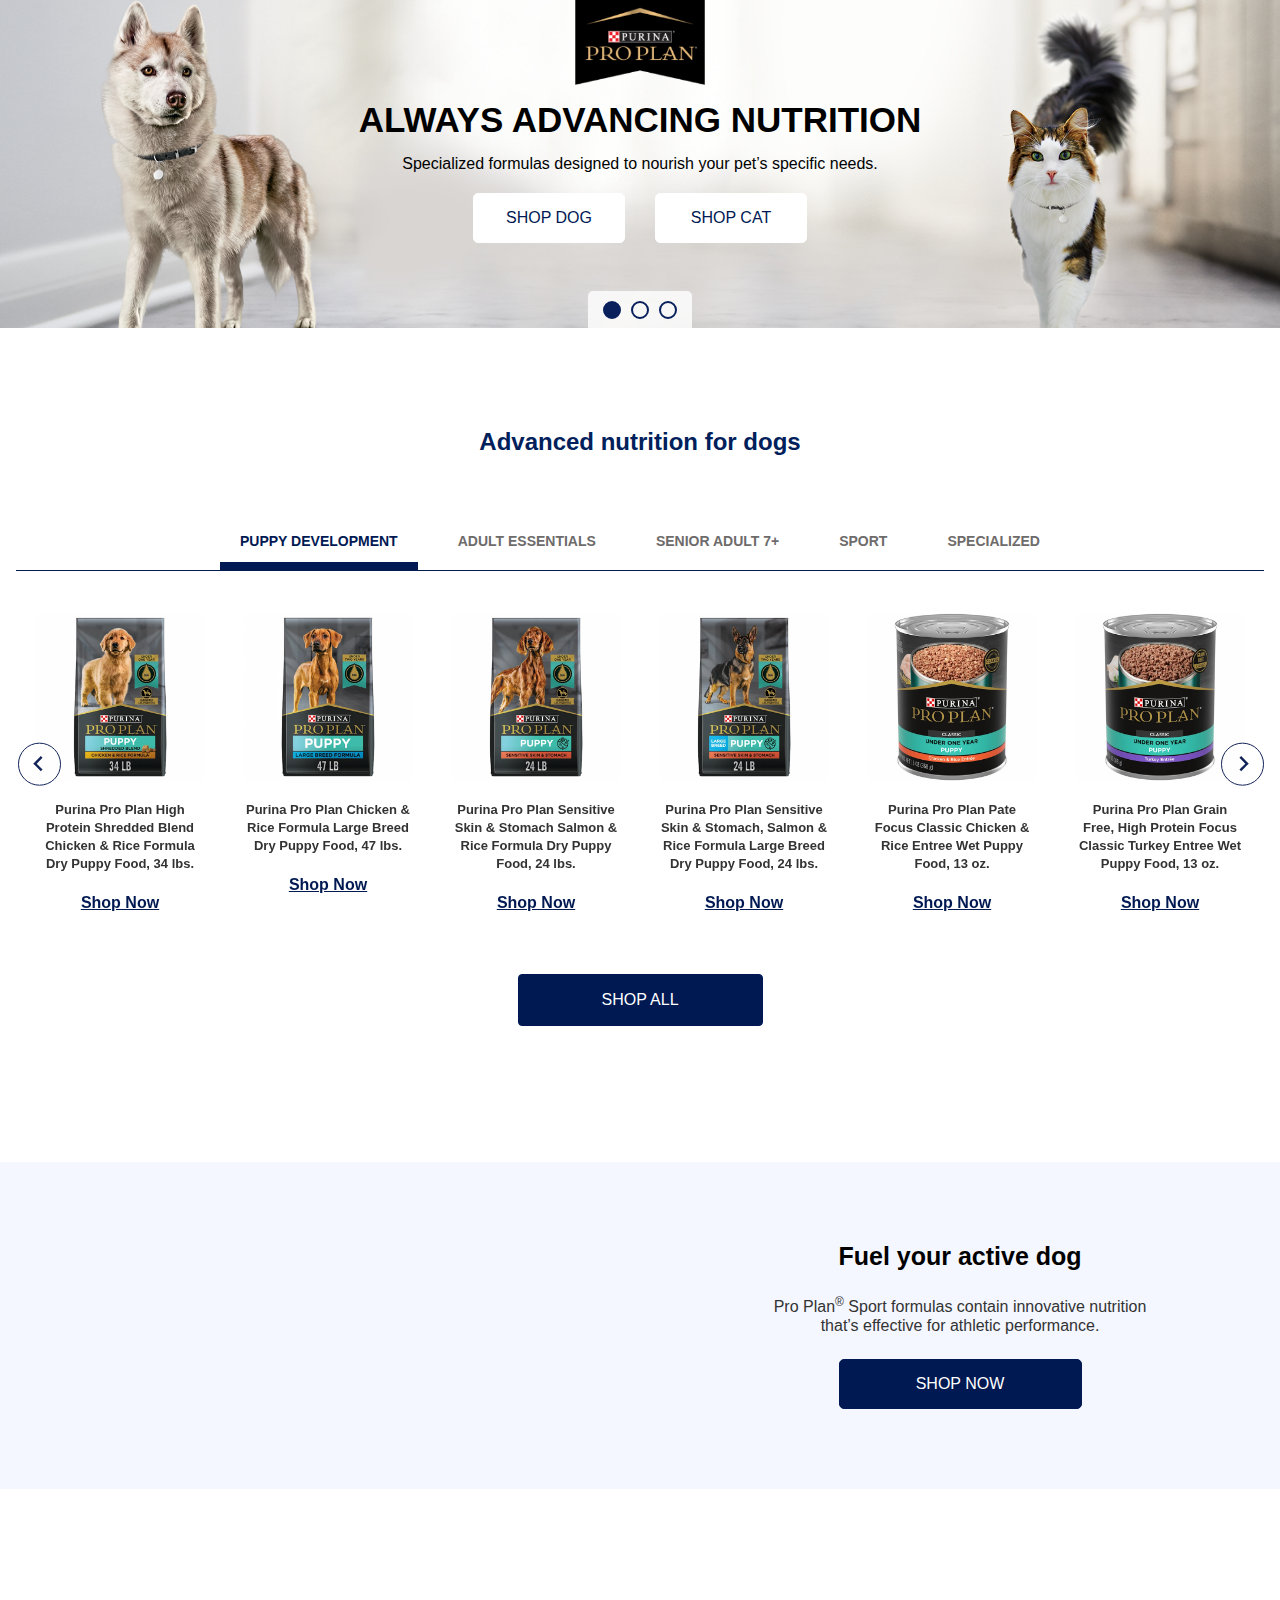
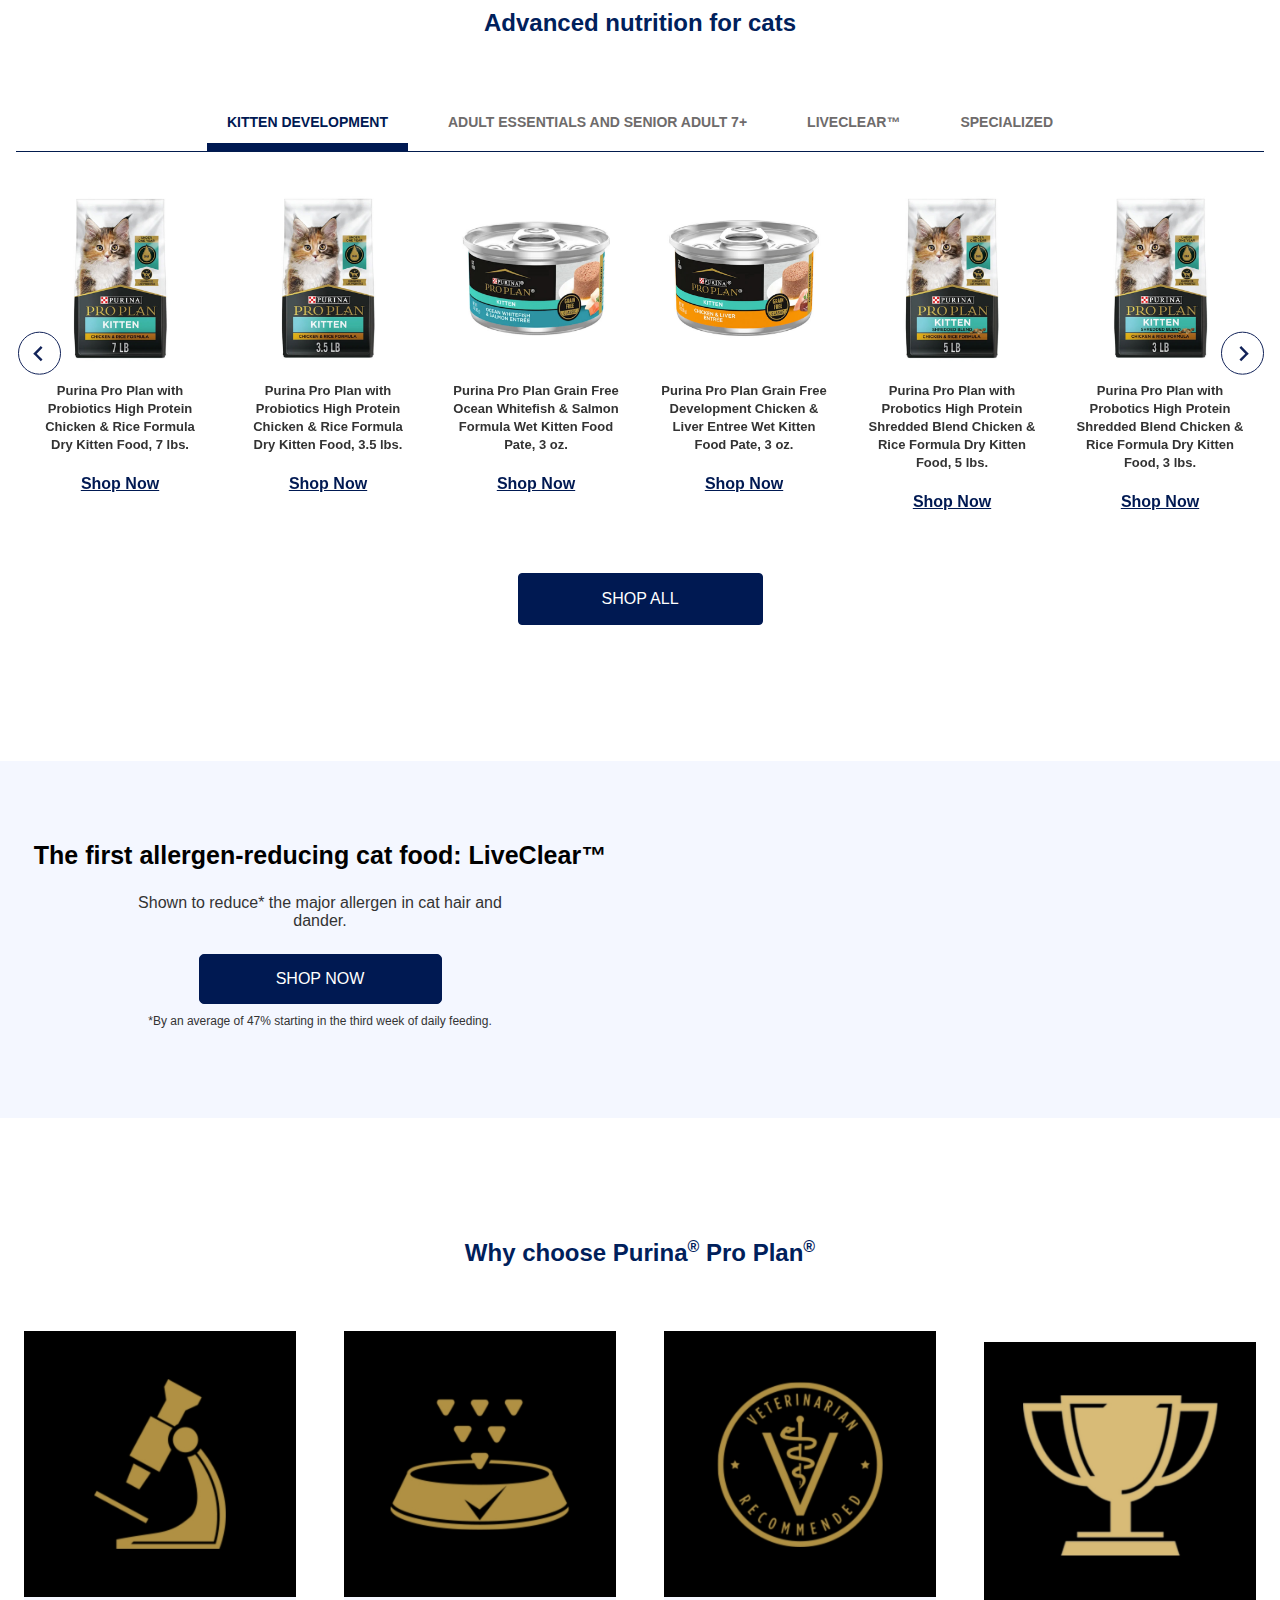
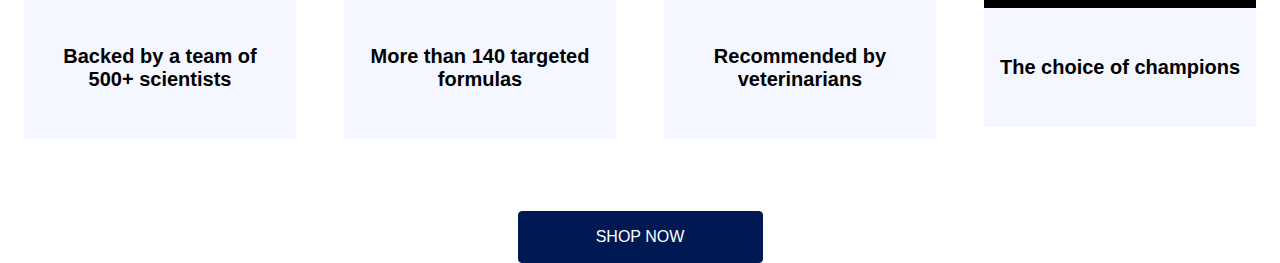
==== commit d529c124: "anthony feedback complete-- alt text, product url, new product add & product shot update" ====
--- a/index.html
+++ b/index.html
@@ -1,14 +1,17 @@
 <!DOCTYPE html>
 <html lang="en">
+
 <head>
     <meta charset="UTF-8">
     <meta http-equiv="X-UA-Compatible" content="IE=edge">
     <meta name="viewport" content="width=device-width, initial-scale=1.0">
-    <meta name="description" content="Shop Purina Pro Plan at petco.com for vet recommended nutrition. Discover the best food to help your dog or cat thrive.">
+    <meta name="description"
+        content="Shop Purina Pro Plan at petco.com for vet recommended nutrition. Discover the best food to help your dog or cat thrive.">
     <title>Purina | Petco </title>
     <link rel="stylesheet" href="base.css">
 
 </head>
+
 <body>
     <div class="citrus_purina container-full">
         <!-- POV section -->
@@ -20,25 +23,31 @@
                         <div class="custom-container flex-box">
                             <div class="citrus_purina_carousel-item__col">
                                 <div class="citrus_purina__pov--shots">
-                                    <img src="img/citrus-purina-pov1-product1.png" alt="A dog and cat walking alongside one another.">
+                                    <img src="img/citrus-purina-pov1-product1.png"
+                                        alt="A dog and cat walking alongside one another.">
                                 </div>
                             </div>
                             <div class="citrus_purina_carousel-item__col">
                                 <div class="citrus_purina__pov--logo">
-                                    <img src="img/citrus-purina-logo.png" alt="Earth Animal logo.">
+                                    <img src="img/citrus-purina-logo.png" alt="Purina Pro Plan logo">
                                 </div>
                                 <div class="citrus_purina__pov--text">
                                     <h1>ALWAYS ADVANCING NUTRITION</h1>
                                     <p>Specialized formulas designed to nourish your pet’s specific needs. </p>
                                 </div>
                                 <div class="citrus_purina__pov--cta cta-box flex-box">
-                                    <a href="https://www.petco.com/shop/en/petcostore/brand/pro-plan/dog/dog-food" manual_cm_sp="sponsoredbrandpage:purinaproplan:heropov:1:alwaysadvancingnutrition:shopdog" onclick="clickTrackLink(this);">Shop Dog</a>
-                                    <a href="https://www.petco.com/shop/en/petcostore/brand/pro-plan/cat/cat-food/dry-cat-food" manual_cm_sp="sponsoredbrandpage:purinaproplan:heropov:1:alwaysadvancingnutrition:shopcat" onclick="clickTrackLink(this);">Shop Cat</a>
+                                    <a href="https://www.petco.com/shop/en/petcostore/brand/pro-plan/dog/dog-food"
+                                        manual_cm_sp="sponsoredbrandpage:purinaproplan:heropov:1:alwaysadvancingnutrition:shopdog"
+                                        onclick="clickTrackLink(this);">Shop Dog</a>
+                                    <a href="https://www.petco.com/shop/en/petcostore/category/purina-pro-plan?pet=ads_f23501_ntk_cs%253A%2522Cat%2522&page=1"
+                                        manual_cm_sp="sponsoredbrandpage:purinaproplan:heropov:1:alwaysadvancingnutrition:shopcat"
+                                        onclick="clickTrackLink(this);">Shop Cat</a>
                                 </div>
                             </div>
                             <div class="citrus_purina_carousel-item__col">
                                 <div class="citrus_purina__pov--shots">
-                                    <img src="img/citrus-purina-pov1-product2.png" alt="A dog and cat walking alongside one another.">
+                                    <img src="img/citrus-purina-pov1-product2.png"
+                                        alt="A dog and cat walking alongside one another.">
                                 </div>
                             </div>
                         </div>
@@ -48,17 +57,19 @@
                         <div class="custom-container flex-box">
                             <div class="citrus_purina_carousel-item__col">
                                 <div class="citrus_purina__pov--shots">
-                                    <img src="img/citrus-purina-pov1-product1.png" alt="A dog and cat walking alongside one another.">
+                                    <img src="img/citrus-purina-pov1-product1.png"
+                                        alt="A dog and cat walking alongside one another.">
                                 </div>
                             </div>
                             <div class="citrus_purina_carousel-item__col">
                                 <div class="citrus_purina__pov--logo">
-                                    <img src="img/citrus-purina-logo.png" alt="Earth Animal logo.">
+                                    <img src="img/citrus-purina-logo.png" alt="Purina Pro Plan logo">
                                 </div>
                             </div>
                             <div class="citrus_purina_carousel-item__col">
                                 <div class="citrus_purina__pov--shots">
-                                    <img src="img/citrus-purina-pov1-product2.png" alt="A dog and cat walking alongside one another.">
+                                    <img src="img/citrus-purina-pov1-product2.png"
+                                        alt="A dog and cat walking alongside one another.">
                                 </div>
                             </div>
                             <div class="citrus_purina_carousel-item__col">
@@ -67,37 +78,46 @@
                                     <p>Specialized formulas designed to nourish your pet’s specific needs. </p>
                                 </div>
                                 <div class="citrus_purina__pov--cta cta-box flex-box">
-                                    <a href="https://www.petco.com/shop/en/petcostore/brand/pro-plan/dog/dog-food" manual_cm_sp="sponsoredbrandpage:purinaproplan:heropov:1:alwaysadvancingnutrition:shopdog" onclick="clickTrackLink(this);">Shop Dog</a>
-                                    <a href="https://www.petco.com/shop/en/petcostore/brand/pro-plan/cat/cat-food/dry-cat-food" manual_cm_sp="sponsoredbrandpage:purinaproplan:heropov:1:alwaysadvancingnutrition:shopcat" onclick="clickTrackLink(this);">Shop Cat</a>
+                                    <a href="https://www.petco.com/shop/en/petcostore/brand/pro-plan/dog/dog-food"
+                                        manual_cm_sp="sponsoredbrandpage:purinaproplan:heropov:1:alwaysadvancingnutrition:shopdog"
+                                        onclick="clickTrackLink(this);">Shop Dog</a>
+                                    <a href="https://www.petco.com/shop/en/petcostore/category/purina-pro-plan?pet=ads_f23501_ntk_cs%253A%2522Cat%2522&page=1"
+                                        manual_cm_sp="sponsoredbrandpage:purinaproplan:heropov:1:alwaysadvancingnutrition:shopcat"
+                                        onclick="clickTrackLink(this);">Shop Cat</a>
                                 </div>
                             </div>
                         </div>
                     </div>
                 </div>
                 <!-- POV 02 -->
-                <div class="citrus_purina_carousel-item pov2" title="A dog up on a rock with trees in the distant background.">
+                <div class="citrus_purina_carousel-item pov2"
+                    title="A dog up on a rock with trees in the distant background.">
                     <div class="m-hide">
                         <div class="custom-container flex-box">
                             <div class="citrus_purina_carousel-item__col">
                                 <div class="citrus_purina__pov--shots">
-                                    <img src="img/citrus-purina-pov2-product2.png" alt="A dog up on a rock with trees in the distant background.">
+                                    <img src="img/citrus-purina-pov2-product2.png"
+                                        alt="A dog up on a rock with trees in the distant background.">
                                 </div>
                             </div>
                             <div class="citrus_purina_carousel-item__col">
                                 <div class="citrus_purina__pov--logo">
-                                    <img src="img/citrus-purina-logo.png" alt="Earth Animal logo.">
+                                    <img src="img/citrus-purina-logo.png" alt="Purina Pro Plan logo">
                                 </div>
                                 <div class="citrus_purina__pov--text">
                                     <h1>THE TRUSTED FOOD OF CHAMPIONS</h1>
                                     <p>Discover a range of options to help your dog excel at every stage. </p>
                                 </div>
                                 <div class="citrus_purina__pov--cta cta-box flex-box">
-                                    <a href="https://www.petco.com/shop/en/petcostore/brand/pro-plan/dog/dog-food" manual_cm_sp="sponsoredbrandpage:purinaproplan:heropov:2:trustedfoodofchampions:shopdog" onclick="clickTrackLink(this);">Shop Dog</a>
+                                    <a href="https://www.petco.com/shop/en/petcostore/brand/pro-plan/dog/dog-food"
+                                        manual_cm_sp="sponsoredbrandpage:purinaproplan:heropov:2:trustedfoodofchampions:shopdog"
+                                        onclick="clickTrackLink(this);">Shop Dog</a>
                                 </div>
                             </div>
                             <div class="citrus_purina_carousel-item__col">
                                 <div class="citrus_purina__pov--shots">
-                                    <img src="img/citrus-purina-pov1-product2.png" alt="A dog up on a rock with trees in the distant background.">
+                                    <img src="img/citrus-purina-pov1-product2.png"
+                                        alt="A dog up on a rock with trees in the distant background.">
                                 </div>
                             </div>
                         </div>
@@ -107,17 +127,19 @@
                         <div class="custom-container flex-box">
                             <div class="citrus_purina_carousel-item__col">
                                 <div class="citrus_purina__pov--shots">
-                                    <img src="img/citrus-purina-pov2-product2.png" alt="A dog up on a rock with trees in the distant background.">
+                                    <img src="img/citrus-purina-pov2-product2.png"
+                                        alt="A dog up on a rock with trees in the distant background.">
                                 </div>
                             </div>
                             <div class="citrus_purina_carousel-item__col">
                                 <div class="citrus_purina__pov--logo">
-                                    <img src="img/citrus-purina-logo.png" alt="Earth Animal logo.">
+                                    <img src="img/citrus-purina-logo.png" alt="Purina Pro Plan logo">
                                 </div>
                             </div>
                             <div class="citrus_purina_carousel-item__col">
                                 <div class="citrus_purina__pov--shots">
-                                    <img src="img/citrus-purina-pov1-product2.png" alt="A dog up on a rock with trees in the distant background.">
+                                    <img src="img/citrus-purina-pov1-product2.png"
+                                        alt="A dog up on a rock with trees in the distant background.">
                                 </div>
                             </div>
                             <div class="citrus_purina_carousel-item__col">
@@ -126,7 +148,9 @@
                                     <p>Discover a range of options to help your dog excel at every stage. </p>
                                 </div>
                                 <div class="citrus_purina__pov--cta cta-box flex-box">
-                                    <a href="https://www.petco.com/shop/en/petcostore/brand/pro-plan/dog/dog-food" manual_cm_sp="sponsoredbrandpage:purinaproplan:heropov:2:trustedfoodofchampions:shopdog" onclick="clickTrackLink(this);">Shop Dog</a>
+                                    <a href="https://www.petco.com/shop/en/petcostore/brand/pro-plan/dog/dog-food"
+                                        manual_cm_sp="sponsoredbrandpage:purinaproplan:heropov:2:trustedfoodofchampions:shopdog"
+                                        onclick="clickTrackLink(this);">Shop Dog</a>
                                 </div>
                             </div>
                         </div>
@@ -138,24 +162,28 @@
                         <div class="custom-container flex-box" title="A cat outside with trees in the background.">
                             <div class="citrus_purina_carousel-item__col">
                                 <div class="citrus_purina__pov--shots">
-                                    <img src="img/citrus-purina-pov3-product2.png" alt="A cat outside with trees in the background.">
+                                    <img src="img/citrus-purina-pov3-product2.png"
+                                        alt="A cat outside with trees in the background.">
                                 </div>
                             </div>
                             <div class="citrus_purina_carousel-item__col">
                                 <div class="citrus_purina__pov--logo">
-                                    <img src="img/citrus-purina-logo.png" alt="Earth Animal logo.">
+                                    <img src="img/citrus-purina-logo.png" alt="Purina Pro Plan logo">
                                 </div>
                                 <div class="citrus_purina__pov--text">
-                                    <h1>FEED YOUR CAT BREAKTHROUGH NUTRITION  </h1>
+                                    <h1>FEED YOUR CAT BREAKTHROUGH NUTRITION </h1>
                                     <p>Formulas that deliver remarkable benefits to keep them at their peak. </p>
                                 </div>
                                 <div class="citrus_purina__pov--cta cta-box">
-                                    <a href="https://www.petco.com/shop/en/petcostore/brand/pro-plan/cat/cat-food/dry-cat-food" manual_cm_sp="sponsoredbrandpage:purinaproplan:heropov:3:feedyourcatbreakthroughnutrition:shopcat" onclick="clickTrackLink(this);">Shop Cat</a>
+                                    <a href="https://www.petco.com/shop/en/petcostore/category/purina-pro-plan?pet=ads_f23501_ntk_cs%253A%2522Cat%2522&page=1"
+                                        manual_cm_sp="sponsoredbrandpage:purinaproplan:heropov:3:feedyourcatbreakthroughnutrition:shopcat"
+                                        onclick="clickTrackLink(this);">Shop Cat</a>
                                 </div>
                             </div>
                             <div class="citrus_purina_carousel-item__col">
                                 <div class="citrus_purina__pov--shots">
-                                    <img src="img/citrus-purina-pov3-product2.png" alt="A cat outside with trees in the background.">
+                                    <img src="img/citrus-purina-pov3-product2.png"
+                                        alt="A cat outside with trees in the background.">
                                 </div>
                             </div>
                         </div>
@@ -165,26 +193,30 @@
                         <div class="custom-container flex-box" title="A cat outside with trees in the background.">
                             <div class="citrus_purina_carousel-item__col">
                                 <div class="citrus_purina__pov--shots">
-                                    <img src="img/citrus-purina-pov3-product2.png" alt="A cat outside with trees in the background.">
+                                    <img src="img/citrus-purina-pov3-product2.png"
+                                        alt="A cat outside with trees in the background.">
                                 </div>
                             </div>
                             <div class="citrus_purina_carousel-item__col">
                                 <div class="citrus_purina__pov--logo">
-                                    <img src="img/citrus-purina-logo.png" alt="Earth Animal logo.">
+                                    <img src="img/citrus-purina-logo.png" alt="Purina Pro Plan logo">
                                 </div>
                             </div>
                             <div class="citrus_purina_carousel-item__col">
                                 <div class="citrus_purina__pov--shots">
-                                    <img src="img/citrus-purina-pov3-product2.png" alt="A cat outside with trees in the background.">
+                                    <img src="img/citrus-purina-pov3-product2.png"
+                                        alt="A cat outside with trees in the background.">
                                 </div>
                             </div>
                             <div class="citrus_purina_carousel-item__col">
                                 <div class="citrus_purina__pov--text">
-                                    <h1>FEED YOUR CAT BREAKTHROUGH NUTRITION  </h1>
+                                    <h1>FEED YOUR CAT BREAKTHROUGH NUTRITION </h1>
                                     <p>Formulas that deliver remarkable benefits to keep them at their peak. </p>
                                 </div>
                                 <div class="citrus_purina__pov--cta cta-box">
-                                    <a href="https://www.petco.com/shop/en/petcostore/brand/pro-plan/cat/cat-food/dry-cat-food" manual_cm_sp="sponsoredbrandpage:purinaproplan:heropov:3:feedyourcatbreakthroughnutrition:shopcat" onclick="clickTrackLink(this);">Shop Cat</a>
+                                    <a href="https://www.petco.com/shop/en/petcostore/category/purina-pro-plan?pet=ads_f23501_ntk_cs%253A%2522Cat%2522&page=1"
+                                        manual_cm_sp="sponsoredbrandpage:purinaproplan:heropov:3:feedyourcatbreakthroughnutrition:shopcat"
+                                        onclick="clickTrackLink(this);">Shop Cat</a>
                                 </div>
                             </div>
                         </div>
@@ -216,11 +248,11 @@
                                 onclick="filter_tab_products('citrus_purina_dog_puppy')">PUPPY DEVELOPMENT</button>
                             <button class="citrus_purina_tab_btn_single"
                                 onclick="filter_tab_products('citrus_purina_dog_adult')">ADULT ESSENTIALS</button>
-                                <button class="citrus_purina_tab_btn_single"
+                            <button class="citrus_purina_tab_btn_single"
                                 onclick="filter_tab_products('citrus_purina_dog_senior')">SENIOR ADULT 7+</button>
-                                <button class="citrus_purina_tab_btn_single"
+                            <button class="citrus_purina_tab_btn_single"
                                 onclick="filter_tab_products('citrus_purina_dog_sports')">SPORT</button>
-                                <button class="citrus_purina_tab_btn_single"
+                            <button class="citrus_purina_tab_btn_single"
                                 onclick="filter_tab_products('citrus_purina_dog_specialized')">SPECIALIZED</button>
                         </div>
                     </div>
@@ -235,32 +267,42 @@
                                     <!-- tab item 1 -->
                                     <div
                                         class="citrus_purina_tab_item citrus_purina_dog_tab_item citrus_purina_dog_puppy splide__slide">
-                                        <a href="https://www.petco.com/shop/en/petcostore/product/purina-pro-plan-development-beef-and-rice-formula-large-breed-dry-puppy-food-34-lbs-3312270" manual_cm_sp="sponsoredbrandpage:purinaproplan:puppydevelopment:1:beefricelargebreedpuppy:shopnow" onclick="clickTrackLink(this);">
-                                            <div class="single-tab-img">
-                                                <img src="img/citrus_purina_dog_puppy1.jpg" >
-                                            </div>
-                                            <div class="single-tab-text">
-                                                <p>Purina Pro Plan High Protein Shredded Blend Chicken & Rice Formula Dry Puppy Food, 34 lbs. </p>
-                                            </div>
-                                            <div class="single-tab-cta cta-underline">
-                                                <a href="https://www.petco.com/shop/en/petcostore/product/purina-pro-plan-development-beef-and-rice-formula-large-breed-dry-puppy-food-34-lbs-3312270" manual_cm_sp="sponsoredbrandpage:purinaproplan:puppydevelopment:1:beefricelargebreedpuppy:shopnow" onclick="clickTrackLink(this);">Shop Now</a>
-                                            </div>
-                                        </a>
-                                
+                                        <a href="https://www.petco.com/shop/en/petcostore/product/pro-plan-savor-shredded-blend-chicken-and-rice-puppy-food-34-lbs-1451600"
+                                            manual_cm_sp="sponsoredbrandpage:purinaproplan:puppydevelopment:1:shreddedblendchickenricepuppy:shopnow"
+                                            onclick="clickTrackLink(this);">
+                                            <div class="single-tab-img">
+                                                <img src="img/citrus_purina_dog_puppy1.jpg">
+                                            </div>
+                                            <div class="single-tab-text">
+                                                <p>Purina Pro Plan High Protein Shredded Blend Chicken & Rice Formula
+                                                    Dry Puppy Food, 34 lbs. </p>
+                                            </div>
+                                            <div class="single-tab-cta cta-underline">
+                                                <a href="https://www.petco.com/shop/en/petcostore/product/pro-plan-savor-shredded-blend-chicken-and-rice-puppy-food-34-lbs-1451600"
+                                                    manual_cm_sp="sponsoredbrandpage:purinaproplan:puppydevelopment:1:shreddedblendchickenricepuppy:shopnow"
+                                                    onclick="clickTrackLink(this);">Shop Now</a>
+                                            </div>
+                                        </a>
+
                                     </div>
 
                                     <!-- tab item 2-->
                                     <div
                                         class="citrus_purina_tab_item citrus_purina_dog_tab_item citrus_purina_dog_puppy splide__slide">
-                                        <a href="https://www.petco.com/shop/en/petcostore/product/purina-pro-plan-sensitive-skin-and-stomach-lamb-and-oat-meal-dry-puppy-food-16-lbs-3153467" manual_cm_sp="sponsoredbrandpage:purinaproplan:puppydevelopment:2:lamboatmealpuppy:shopnow" onclick="clickTrackLink(this);">
-                                            <div class="single-tab-img">
-                                                <img src="img/citrus_purina_dog_puppy2.jpg" >
-                                            </div>
-                                            <div class="single-tab-text">
-                                                <p>Purina Pro Plan Chicken & Rice Formula Large Breed Dry Puppy Food, 47 lbs.</p>
-                                            </div>
-                                            <div class="single-tab-cta cta-underline">
-                                                <a href="https://www.petco.com/shop/en/petcostore/product/purina-pro-plan-sensitive-skin-and-stomach-lamb-and-oat-meal-dry-puppy-food-16-lbs-3153467" manual_cm_sp="sponsoredbrandpage:purinaproplan:puppydevelopment:2:lamboatmealpuppy:shopnow" onclick="clickTrackLink(this);">Shop Now</a>
+                                        <a href="https://www.petco.com/shop/en/petcostore/product/purina-pro-plan-large-breed-focus-chicken-and-rice-formula-dry-puppy-food-47-lbs-bag-3153441"
+                                            manual_cm_sp="sponsoredbrandpage:purinaproplan:puppydevelopment:2:chickenricelargebreedpuppy47:shopnow"
+                                            onclick="clickTrackLink(this);">
+                                            <div class="single-tab-img">
+                                                <img src="img/citrus_purina_dog_puppy2.jpg">
+                                            </div>
+                                            <div class="single-tab-text">
+                                                <p>Purina Pro Plan Chicken & Rice Formula Large Breed Dry Puppy Food, 47
+                                                    lbs.</p>
+                                            </div>
+                                            <div class="single-tab-cta cta-underline">
+                                                <a href="https://www.petco.com/shop/en/petcostore/product/purina-pro-plan-large-breed-focus-chicken-and-rice-formula-dry-puppy-food-47-lbs-bag-3153441"
+                                                    manual_cm_sp="sponsoredbrandpage:purinaproplan:puppydevelopment:2:chickenricelargebreedpuppy47:shopnow"
+                                                    onclick="clickTrackLink(this);">Shop Now</a>
                                             </div>
                                         </a>
                                     </div>
@@ -268,15 +310,20 @@
                                     <!-- tab item 3-->
                                     <div
                                         class="citrus_purina_tab_item citrus_purina_dog_tab_item citrus_purina_dog_puppy splide__slide">
-                                        <a href="https://www.petco.com/shop/en/petcostore/product/pro-plan-savor-shredded-blend-chicken-and-rice-puppy-food-34-lbs-1451600" manual_cm_sp="sponsoredbrandpage:purinaproplan:puppydevelopment:3:shreddedblendchickenricepuppy:shopnowhttps://www.petco.com/shop/en/petcostore/product/pro-plan-savor-shredded-blend-chicken-and-rice-puppy-food-34-lbs-1451600" onclick="clickTrackLink(this);">
-                                            <div class="single-tab-img">
-                                                <img src="img/citrus_purina_dog_puppy3.jpg" >
-                                            </div>
-                                            <div class="single-tab-text">
-                                                <p>Purina Pro Plan Sensitive Skin & Stomach Salmon & Rice Formula Dry Puppy Food, 24 lbs. </p>
-                                            </div>
-                                            <div class="single-tab-cta cta-underline">
-                                                <a href="https://www.petco.com/shop/en/petcostore/product/pro-plan-savor-shredded-blend-chicken-and-rice-puppy-food-34-lbs-1451600" manual_cm_sp="sponsoredbrandpage:purinaproplan:puppydevelopment:3:shreddedblendchickenricepuppy:shopnowhttps://www.petco.com/shop/en/petcostore/product/pro-plan-savor-shredded-blend-chicken-and-rice-puppy-food-34-lbs-1451600" onclick="clickTrackLink(this);">Shop Now</a>
+                                        <a href="https://www.petco.com/shop/en/petcostore/product/purina-pro-plan-sensitive-skin-and-stomach-salmon-and-rice-formula-dry-puppy-food-24-lbs-3153483"
+                                            manual_cm_sp="sponsoredbrandpage:purinaproplan:puppydevelopment:3:salmonricepuppy:shopnow"
+                                            onclick="clickTrackLink(this);">
+                                            <div class="single-tab-img">
+                                                <img src="img/citrus_purina_dog_puppy3.jpg">
+                                            </div>
+                                            <div class="single-tab-text">
+                                                <p>Purina Pro Plan Sensitive Skin & Stomach Salmon & Rice Formula Dry
+                                                    Puppy Food, 24 lbs. </p>
+                                            </div>
+                                            <div class="single-tab-cta cta-underline">
+                                                <a href="https://www.petco.com/shop/en/petcostore/product/purina-pro-plan-sensitive-skin-and-stomach-salmon-and-rice-formula-dry-puppy-food-24-lbs-3153483"
+                                                    manual_cm_sp="sponsoredbrandpage:purinaproplan:puppydevelopment:3:salmonricepuppy:shopnow"
+                                                    onclick="clickTrackLink(this);">Shop Now</a>
                                             </div>
                                         </a>
                                     </div>
@@ -284,15 +331,20 @@
                                     <!-- tab item 4-->
                                     <div
                                         class="citrus_purina_tab_item citrus_purina_dog_tab_item citrus_purina_dog_puppy splide__slide">
-                                        <a href="https://www.petco.com/shop/en/petcostore/product/purina-pro-plan-large-breed-focus-chicken-and-rice-formula-dry-puppy-food-47-lbs-bag-3153441" manual_cm_sp="sponsoredbrandpage:purinaproplan:puppydevelopment:4:chickenricelargebreedpuppy47:shopnow" onclick="clickTrackLink(this);">
-                                            <div class="single-tab-img">
-                                                <img src="img/citrus_purina_dog_puppy4.jpg" >
-                                            </div>
-                                            <div class="single-tab-text">
-                                                <p>Purina Pro Plan Sensitive Skin & Stomach, Salmon & Rice Formula Large Breed Dry Puppy Food, 24 lbs. </p>
-                                            </div>
-                                            <div class="single-tab-cta cta-underline">
-                                                <a href="https://www.petco.com/shop/en/petcostore/product/purina-pro-plan-large-breed-focus-chicken-and-rice-formula-dry-puppy-food-47-lbs-bag-3153441" manual_cm_sp="sponsoredbrandpage:purinaproplan:puppydevelopment:4:chickenricelargebreedpuppy47:shopnow" onclick="clickTrackLink(this);">Shop Now</a>
+                                        <a href="https://www.petco.com/shop/en/petcostore/product/purina-pro-plan-development-sensitive-skin-and-stomach-salmon-and-rice-formula-large-breed-dry-puppy-food-24-lbs-3312253"
+                                            manual_cm_sp="sponsoredbrandpage:purinaproplan:puppydevelopment:4:salmonricelargebreedpuppy:shopnow"
+                                            onclick="clickTrackLink(this);">
+                                            <div class="single-tab-img">
+                                                <img src="img/citrus_purina_dog_puppy4.jpg">
+                                            </div>
+                                            <div class="single-tab-text">
+                                                <p>Purina Pro Plan Sensitive Skin & Stomach, Salmon & Rice Formula Large
+                                                    Breed Dry Puppy Food, 24 lbs. </p>
+                                            </div>
+                                            <div class="single-tab-cta cta-underline">
+                                                <a href="https://www.petco.com/shop/en/petcostore/product/purina-pro-plan-development-sensitive-skin-and-stomach-salmon-and-rice-formula-large-breed-dry-puppy-food-24-lbs-3312253"
+                                                    manual_cm_sp="sponsoredbrandpage:purinaproplan:puppydevelopment:4:salmonricelargebreedpuppy:shopnow"
+                                                    onclick="clickTrackLink(this);">Shop Now</a>
                                             </div>
                                         </a>
                                     </div>
@@ -301,15 +353,20 @@
                                     <!-- tab item 5-->
                                     <div
                                         class="citrus_purina_tab_item citrus_purina_dog_tab_item citrus_purina_dog_puppy splide__slide">
-                                        <a href="https://www.petco.com/shop/en/petcostore/product/purina-pro-plan-sensitive-skin-and-stomach-salmon-and-rice-formula-dry-puppy-food-24-lbs-3153483" manual_cm_sp="sponsoredbrandpage:purinaproplan:puppydevelopment:5:salmonricepuppy:shopnow" onclick="clickTrackLink(this);">
-                                            <div class="single-tab-img">
-                                                <img src="img/citrus_purina_dog_puppy5.jpg" >
-                                            </div>
-                                            <div class="single-tab-text">
-                                                <p>Purina Pro Plan Pate Focus Classic Chicken & Rice Entree Wet Puppy Food, 13 oz. </p>
-                                            </div>
-                                            <div class="single-tab-cta cta-underline">
-                                                <a href="https://www.petco.com/shop/en/petcostore/product/purina-pro-plan-sensitive-skin-and-stomach-salmon-and-rice-formula-dry-puppy-food-24-lbs-3153483" manual_cm_sp="sponsoredbrandpage:purinaproplan:puppydevelopment:5:salmonricepuppy:shopnow" onclick="clickTrackLink(this);">Shop Now</a>
+                                        <a href="https://www.petco.com/shop/en/petcostore/product/pro-plan-focus-chicken-and-rice-canned-puppy-food-13-oz-886084"
+                                            manual_cm_sp="sponsoredbrandpage:purinaproplan:puppydevelopment:5:focuschickenricewetpuppy:shopnow"
+                                            onclick="clickTrackLink(this);">
+                                            <div class="single-tab-img">
+                                                <img src="img/citrus_purina_dog_puppy5.jpg">
+                                            </div>
+                                            <div class="single-tab-text">
+                                                <p>Purina Pro Plan Pate Focus Classic Chicken & Rice Entree Wet Puppy
+                                                    Food, 13 oz. </p>
+                                            </div>
+                                            <div class="single-tab-cta cta-underline">
+                                                <a href="https://www.petco.com/shop/en/petcostore/product/pro-plan-focus-chicken-and-rice-canned-puppy-food-13-oz-886084"
+                                                    manual_cm_sp="sponsoredbrandpage:purinaproplan:puppydevelopment:5:focuschickenricewetpuppy:shopnow"
+                                                    onclick="clickTrackLink(this);">Shop Now</a>
                                             </div>
                                         </a>
                                     </div>
@@ -318,15 +375,20 @@
                                     <!-- tab item 6-->
                                     <div
                                         class="citrus_purina_tab_item citrus_purina_dog_tab_item citrus_purina_dog_puppy splide__slide">
-                                        <a href="https://www.petco.com/shop/en/petcostore/product/purina-pro-plan-development-sensitive-skin-and-stomach-salmon-and-rice-formula-large-breed-dry-puppy-food-24-lbs-3312253" manual_cm_sp="sponsoredbrandpage:purinaproplan:puppydevelopment:6:salmonricelargebreedpuppy:shopnow" onclick="clickTrackLink(this);">
-                                            <div class="single-tab-img">
-                                                <img src="img/citrus_purina_dog_puppy6.jpg" >
-                                            </div>
-                                            <div class="single-tab-text">
-                                                <p>Purina Pro Plan Grain Free, High Protein Focus Classic Turkey Entree Wet Puppy Food, 13 oz. </p>
-                                            </div>
-                                            <div class="single-tab-cta cta-underline">
-                                                <a href="https://www.petco.com/shop/en/petcostore/product/purina-pro-plan-development-sensitive-skin-and-stomach-salmon-and-rice-formula-large-breed-dry-puppy-food-24-lbs-3312253" manual_cm_sp="sponsoredbrandpage:purinaproplan:puppydevelopment:6:salmonricelargebreedpuppy:shopnow" onclick="clickTrackLink(this);">Shop Now</a>
+                                        <a href="https://www.petco.com/shop/en/petcostore/product/purina-pro-plan-focus-grain-free-classic-turkey-entree-wet-puppy-food-13-oz-2986299"
+                                            manual_cm_sp="sponsoredbrandpage:purinaproplan:puppydevelopment:6:focusturkeywetpuppy:shopnow"
+                                            onclick="clickTrackLink(this);">
+                                            <div class="single-tab-img">
+                                                <img src="img/citrus_purina_dog_puppy6.jpg">
+                                            </div>
+                                            <div class="single-tab-text">
+                                                <p>Purina Pro Plan Grain Free, High Protein Focus Classic Turkey Entree
+                                                    Wet Puppy Food, 13 oz. </p>
+                                            </div>
+                                            <div class="single-tab-cta cta-underline">
+                                                <a href="https://www.petco.com/shop/en/petcostore/product/purina-pro-plan-focus-grain-free-classic-turkey-entree-wet-puppy-food-13-oz-2986299"
+                                                    manual_cm_sp="sponsoredbrandpage:purinaproplan:puppydevelopment:6:focusturkeywetpuppy:shopnow"
+                                                    onclick="clickTrackLink(this);">Shop Now</a>
                                             </div>
                                         </a>
                                     </div>
@@ -335,15 +397,20 @@
                                     <!-- tab item 7-->
                                     <div
                                         class="citrus_purina_tab_item citrus_purina_dog_tab_item citrus_purina_dog_puppy splide__slide">
-                                        <a href="https://www.petco.com/shop/en/petcostore/product/pro-plan-focus-chicken-and-rice-canned-puppy-food-13-oz-886084" manual_cm_sp="sponsoredbrandpage:purinaproplan:puppydevelopment:7:focuschickenricewetpuppy:shopnow" onclick="clickTrackLink(this);">
-                                            <div class="single-tab-img">
-                                                <img src="img/citrus_purina_dog_puppy7.jpg" >
-                                            </div>
-                                            <div class="single-tab-text">
-                                                <p>Purina Pro Plan Chicken & Rice Formula Large Breed Dry Puppy Food, 34 lbs. </p>
-                                            </div>
-                                            <div class="single-tab-cta cta-underline">
-                                                <a href="https://www.petco.com/shop/en/petcostore/product/pro-plan-focus-chicken-and-rice-canned-puppy-food-13-oz-886084" manual_cm_sp="sponsoredbrandpage:purinaproplan:puppydevelopment:7:focuschickenricewetpuppy:shopnow" onclick="clickTrackLink(this);">Shop Now</a>
+                                        <a href="https://www.petco.com/shop/en/petcostore/product/pro-plan-focus-large-breed-puppy-food-34-lbs-1274813"
+                                            manual_cm_sp="sponsoredbrandpage:purinaproplan:puppydevelopment:7:chickenricelargebreedpuppy34:shopnow"
+                                            onclick="clickTrackLink(this);">
+                                            <div class="single-tab-img">
+                                                <img src="img/citrus_purina_dog_puppy7.jpg">
+                                            </div>
+                                            <div class="single-tab-text">
+                                                <p>Purina Pro Plan Chicken & Rice Formula Large Breed Dry Puppy Food, 34
+                                                    lbs. </p>
+                                            </div>
+                                            <div class="single-tab-cta cta-underline">
+                                                <a href="https://www.petco.com/shop/en/petcostore/product/pro-plan-focus-large-breed-puppy-food-34-lbs-1274813"
+                                                    manual_cm_sp="sponsoredbrandpage:purinaproplan:puppydevelopment:7:chickenricelargebreedpuppy34:shopnow"
+                                                    onclick="clickTrackLink(this);">Shop Now</a>
                                             </div>
                                         </a>
                                     </div>
@@ -352,52 +419,67 @@
                                     <!-- tab item 8-->
                                     <div
                                         class="citrus_purina_tab_item citrus_purina_dog_tab_item citrus_purina_dog_puppy splide__slide">
-                                        <a href="https://www.petco.com/shop/en/petcostore/product/purina-pro-plan-focus-grain-free-classic-turkey-entree-wet-puppy-food-13-oz-2986299" manual_cm_sp="sponsoredbrandpage:purinaproplan:puppydevelopment:8:focusturkeywetpuppy:shopnow" onclick="clickTrackLink(this);">
-                                            <div class="single-tab-img">
-                                                <img src="img/citrus_purina_dog_puppy8.jpg" >
-                                            </div>
-                                            <div class="single-tab-text">
-                                                <p>Purina Pro Plan High Protein Chicken and Rice Formula Dry Puppy Food, 34 lbs. </p>
-                                            </div>
-                                            <div class="single-tab-cta cta-underline">
-                                                <a href="https://www.petco.com/shop/en/petcostore/product/purina-pro-plan-focus-grain-free-classic-turkey-entree-wet-puppy-food-13-oz-2986299" manual_cm_sp="sponsoredbrandpage:purinaproplan:puppydevelopment:8:focusturkeywetpuppy:shopnow" onclick="clickTrackLink(this);">Shop Now</a>
+                                        <a href="https://www.petco.com/shop/en/petcostore/product/pro-plan-focus-chicken-and-rice-puppy-formula-34-lbs-1274791"
+                                            manual_cm_sp="sponsoredbrandpage:purinaproplan:puppydevelopment:8:highproteinchickenricepuppy34:shopnow"
+                                            onclick="clickTrackLink(this);">
+                                            <div class="single-tab-img">
+                                                <img src="img/citrus_purina_dog_puppy8.jpg">
+                                            </div>
+                                            <div class="single-tab-text">
+                                                <p>Purina Pro Plan High Protein Chicken and Rice Formula Dry Puppy Food,
+                                                    34 lbs. </p>
+                                            </div>
+                                            <div class="single-tab-cta cta-underline">
+                                                <a href="https://www.petco.com/shop/en/petcostore/product/pro-plan-focus-chicken-and-rice-puppy-formula-34-lbs-1274791"
+                                                    manual_cm_sp="sponsoredbrandpage:purinaproplan:puppydevelopment:8:highproteinchickenricepuppy34:shopnow"
+                                                    onclick="clickTrackLink(this);">Shop Now</a>
                                             </div>
                                         </a>
                                     </div>
                                     <!-- tab item -->
 
                                     <!-- tab item 9-->
-                                    <!-- <div
+                                    <div
                                         class="citrus_purina_tab_item citrus_purina_dog_tab_item citrus_purina_dog_puppy splide__slide">
-                                        <a href="" manual_cm_sp="" onclick="clickTrackLink(this);">
-                                            <div class="single-tab-img">
-                                                <img src="img/citrus_purina_dog_puppy9.jpg" >
-                                            </div>
-                                            <div class="single-tab-text">
-                                                <p></p>
-                                            </div>
-                                            <div class="single-tab-cta cta-underline">
-                                                <a href="" manual_cm_sp="" onclick="clickTrackLink(this);">Shop Now</a>
-                                            </div>
-                                        </a>
-                                    </div> -->
+                                        <a href="https://www.petco.com/shop/en/petcostore/product/purina-pro-plan-development-beef-and-rice-formula-large-breed-dry-puppy-food-34-lbs-3312270"
+                                            manual_cm_sp="sponsoredbrandpage:purinaproplan:puppydevelopment:9:beefricelargebreedpuppy:shopnow"
+                                            onclick="clickTrackLink(this);">
+                                            <div class="single-tab-img">
+                                                <img src="img/citrus_purina_dog_puppy9.jpg">
+                                            </div>
+                                            <div class="single-tab-text">
+                                                <p>Purina Pro Plan Development Beef & Rice Formula Large Breed Dry Puppy
+                                                    Food, 34 lbs.</p>
+                                            </div>
+                                            <div class="single-tab-cta cta-underline">
+                                                <a href="https://www.petco.com/shop/en/petcostore/product/purina-pro-plan-development-beef-and-rice-formula-large-breed-dry-puppy-food-34-lbs-3312270"
+                                                    manual_cm_sp="sponsoredbrandpage:purinaproplan:puppydevelopment:9:beefricelargebreedpuppy:shopnow"
+                                                    onclick="clickTrackLink(this);">Shop Now</a>
+                                            </div>
+                                        </a>
+                                    </div>
                                     <!-- tab item -->
 
                                     <!-- tab item 10-->
-                                    <!-- <div
+                                    <div
                                         class="citrus_purina_tab_item citrus_purina_dog_tab_item citrus_purina_dog_puppy splide__slide">
-                                        <a href="" manual_cm_sp="" onclick="clickTrackLink(this);">
-                                            <div class="single-tab-img">
-                                                <img src="img/citrus_purina_dog_puppy10.jpg" >
-                                            </div>
-                                            <div class="single-tab-text">
-                                                <p></p>
-                                            </div>
-                                            <div class="single-tab-cta cta-underline">
-                                                <a href="" manual_cm_sp="" onclick="clickTrackLink(this);">Shop Now</a>
-                                            </div>
-                                        </a>
-                                    </div> -->
+                                        <a href="https://www.petco.com/shop/en/petcostore/product/purina-pro-plan-sensitive-skin-and-stomach-lamb-and-oat-meal-dry-puppy-food-16-lbs-3153467"
+                                            manual_cm_sp="sponsoredbrandpage:purinaproplan:puppydevelopment:10:lamboatmealpuppy:shopnow"
+                                            onclick="clickTrackLink(this);">
+                                            <div class="single-tab-img">
+                                                <img src="img/citrus_purina_dog_puppy10.jpg">
+                                            </div>
+                                            <div class="single-tab-text">
+                                                <p>Purina Pro Plan Sensitive Skin & Stomach Lamb & Oat Meal Dry Puppy
+                                                    Food, 16 lbs.</p>
+                                            </div>
+                                            <div class="single-tab-cta cta-underline">
+                                                <a href="https://www.petco.com/shop/en/petcostore/product/purina-pro-plan-sensitive-skin-and-stomach-lamb-and-oat-meal-dry-puppy-food-16-lbs-3153467"
+                                                    manual_cm_sp="sponsoredbrandpage:purinaproplan:puppydevelopment:10:lamboatmealpuppy:shopnow"
+                                                    onclick="clickTrackLink(this);">Shop Now</a>
+                                            </div>
+                                        </a>
+                                    </div>
 
                                 </div>
                             </div>
@@ -405,20 +487,27 @@
                         <!-- Dog Puppy row 1 -->
 
                         <!-- Dog Adult row 2  -->
-                        <div class="citrus_purina_tab_wrapper citrus_purina_tab_wrapper_hide_arrow splide citrus_purina_tab_controls">
+                        <div
+                            class="citrus_purina_tab_wrapper citrus_purina_tab_wrapper_hide_arrow splide citrus_purina_tab_controls">
                             <div class="splide__track">
                                 <div class="splide__list">
                                     <!-- tab item - Product 01 -->
-                                    <div class="citrus_purina_tab_item citrus_purina_dog_tab_item citrus_purina_dog_adult splide__slide">
-                                        <a href="https://www.petco.com/shop/en/petcostore/product/pro-plan-savor-shredded-blend-chicken-and-rice-dog-food-47-lbs-2841567" manual_cm_sp="sponsoredbrandpage:purinaproplan:adultessentials:1:shreddedblendchickenriceadultdog47:shopnow" onclick="clickTrackLink(this);">
-                                            <div class="single-tab-img">
-                                                <img src="img/citrus_purina_dog_adult1.jpg" >
-                                            </div>
-                                            <div class="single-tab-text">
-                                                <p>Purina Pro Plan High Protein with Probiotics Shredded Blend Chicken and Rice Formula Dry Dog Food, 47 lbs. </p>
-                                            </div>
-                                            <div class="single-tab-cta cta-underline">
-                                                <a href="https://www.petco.com/shop/en/petcostore/product/pro-plan-savor-shredded-blend-chicken-and-rice-dog-food-47-lbs-2841567" manual_cm_sp="sponsoredbrandpage:purinaproplan:adultessentials:1:shreddedblendchickenriceadultdog47:shopnow" onclick="clickTrackLink(this);">Shop Now</a>
+                                    <div
+                                        class="citrus_purina_tab_item citrus_purina_dog_tab_item citrus_purina_dog_adult splide__slide">
+                                        <a href="https://www.petco.com/shop/en/petcostore/product/pro-plan-savor-shredded-blend-chicken-and-rice-dog-food-47-lbs-2841567"
+                                            manual_cm_sp="sponsoredbrandpage:purinaproplan:adultessentials:1:shreddedblendchickenriceadultdog47:shopnow"
+                                            onclick="clickTrackLink(this);">
+                                            <div class="single-tab-img">
+                                                <img src="img/citrus_purina_dog_adult1.jpg">
+                                            </div>
+                                            <div class="single-tab-text">
+                                                <p>Purina Pro Plan High Protein with Probiotics Shredded Blend Chicken
+                                                    and Rice Formula Dry Dog Food, 47 lbs. </p>
+                                            </div>
+                                            <div class="single-tab-cta cta-underline">
+                                                <a href="https://www.petco.com/shop/en/petcostore/product/pro-plan-savor-shredded-blend-chicken-and-rice-dog-food-47-lbs-2841567"
+                                                    manual_cm_sp="sponsoredbrandpage:purinaproplan:adultessentials:1:shreddedblendchickenriceadultdog47:shopnow"
+                                                    onclick="clickTrackLink(this);">Shop Now</a>
                                             </div>
                                         </a>
                                     </div>
@@ -426,15 +515,20 @@
                                     <!-- tab item - Product 02 -->
                                     <div
                                         class="citrus_purina_tab_item citrus_purina_dog_tab_item citrus_purina_dog_adult splide__slide">
-                                        <a href="https://www.petco.com/shop/en/petcostore/product/purina-pro-plan-complete-essentials-shredded-blend-turkey-and-rice-formula-adult-dry-dog-food-33-lbs-3312237" manual_cm_sp="sponsoredbrandpage:purinaproplan:adultessentials:2:shreddedblendturkeyriceadultdog:shopnow" onclick="clickTrackLink(this);">
-                                            <div class="single-tab-img">
-                                                <img src="img/citrus_purina_dog_adult2.jpg" >
-                                            </div>
-                                            <div class="single-tab-text">
-                                                <p>Purina Pro Plan High Protein Complete Essentials Shredded Blend Turkey & Rice Formula Adult Dry Dog Food, 33 lbs. </p>
-                                            </div>
-                                            <div class="single-tab-cta cta-underline">
-                                                <a href="https://www.petco.com/shop/en/petcostore/product/purina-pro-plan-complete-essentials-shredded-blend-turkey-and-rice-formula-adult-dry-dog-food-33-lbs-3312237" manual_cm_sp="sponsoredbrandpage:purinaproplan:adultessentials:2:shreddedblendturkeyriceadultdog:shopnow" onclick="clickTrackLink(this);">Shop Now</a>
+                                        <a href="https://www.petco.com/shop/en/petcostore/product/purina-pro-plan-complete-essentials-shredded-blend-turkey-and-rice-formula-adult-dry-dog-food-33-lbs-3312237"
+                                            manual_cm_sp="sponsoredbrandpage:purinaproplan:adultessentials:2:shreddedblendturkeyriceadultdog:shopnow"
+                                            onclick="clickTrackLink(this);">
+                                            <div class="single-tab-img">
+                                                <img src="img/citrus_purina_dog_adult2.jpg">
+                                            </div>
+                                            <div class="single-tab-text">
+                                                <p>Purina Pro Plan High Protein Complete Essentials Shredded Blend
+                                                    Turkey & Rice Formula Adult Dry Dog Food, 33 lbs. </p>
+                                            </div>
+                                            <div class="single-tab-cta cta-underline">
+                                                <a href="https://www.petco.com/shop/en/petcostore/product/purina-pro-plan-complete-essentials-shredded-blend-turkey-and-rice-formula-adult-dry-dog-food-33-lbs-3312237"
+                                                    manual_cm_sp="sponsoredbrandpage:purinaproplan:adultessentials:2:shreddedblendturkeyriceadultdog:shopnow"
+                                                    onclick="clickTrackLink(this);">Shop Now</a>
                                             </div>
                                         </a>
                                     </div>
@@ -442,15 +536,20 @@
                                     <!-- tab item - Product 03 -->
                                     <div
                                         class="citrus_purina_tab_item citrus_purina_dog_tab_item citrus_purina_dog_adult splide__slide">
-                                        <a href="https://www.petco.com/shop/en/petcostore/product/purina-pro-plan-savor-grain-free-with-real-chicken-and-turkey-dog-food-variety-pack-13-oz-count-of-12-2873391" manual_cm_sp="sponsoredbrandpage:purinaproplan:adultessentials:3:grainfreevarietypackwetadultdog:shopnow" onclick="clickTrackLink(this);">
-                                            <div class="single-tab-img">
-                                                <img src="img/citrus_purina_dog_adult3.jpg" >
-                                            </div>
-                                            <div class="single-tab-text">
-                                                <p>Purina Pro Plan Complete Essentials Grain Free, Chicken & Turkey Pate Dog Wet Food Variety Pack, 13 oz., Count of 12 </p>
-                                            </div>
-                                            <div class="single-tab-cta cta-underline">
-                                                <a href="https://www.petco.com/shop/en/petcostore/product/purina-pro-plan-savor-grain-free-with-real-chicken-and-turkey-dog-food-variety-pack-13-oz-count-of-12-2873391" manual_cm_sp="sponsoredbrandpage:purinaproplan:adultessentials:3:grainfreevarietypackwetadultdog:shopnow" onclick="clickTrackLink(this);">Shop Now</a>
+                                        <a href="https://www.petco.com/shop/en/petcostore/product/purina-pro-plan-savor-grain-free-with-real-chicken-and-turkey-dog-food-variety-pack-13-oz-count-of-12-2873391"
+                                            manual_cm_sp="sponsoredbrandpage:purinaproplan:adultessentials:3:grainfreevarietypackwetadultdog:shopnow"
+                                            onclick="clickTrackLink(this);">
+                                            <div class="single-tab-img">
+                                                <img src="img/citrus_purina_dog_adult3.jpg">
+                                            </div>
+                                            <div class="single-tab-text">
+                                                <p>Purina Pro Plan Complete Essentials Grain Free, Chicken & Turkey Pate
+                                                    Dog Wet Food Variety Pack, 13 oz., Count of 12 </p>
+                                            </div>
+                                            <div class="single-tab-cta cta-underline">
+                                                <a href="https://www.petco.com/shop/en/petcostore/product/purina-pro-plan-savor-grain-free-with-real-chicken-and-turkey-dog-food-variety-pack-13-oz-count-of-12-2873391"
+                                                    manual_cm_sp="sponsoredbrandpage:purinaproplan:adultessentials:3:grainfreevarietypackwetadultdog:shopnow"
+                                                    onclick="clickTrackLink(this);">Shop Now</a>
                                             </div>
                                         </a>
                                     </div>
@@ -458,15 +557,20 @@
                                     <!-- tab item - Product 04 -->
                                     <div
                                         class="citrus_purina_tab_item citrus_purina_dog_tab_item citrus_purina_dog_adult splide__slide">
-                                        <a href="https://www.petco.com/shop/en/petcostore/product/pro-plan-savor-shredded-blend-salmon-and-rice-dog-food-33-lbs-2267569" manual_cm_sp="sponsoredbrandpage:purinaproplan:adultessentials:4:shreddedblendsalmonriceadultdog:shopnow" onclick="clickTrackLink(this);">
-                                            <div class="single-tab-img">
-                                                <img src="img/citrus_purina_dog_adult4.jpg" >
-                                            </div>
-                                            <div class="single-tab-text">
-                                                <p>Purina Pro Plan High Protein with Probiotics Shredded Blend Salmon & Rice Formula Dry Dog Food, 33 lbs. </p>
-                                            </div>
-                                            <div class="single-tab-cta cta-underline">
-                                                <a href="https://www.petco.com/shop/en/petcostore/product/pro-plan-savor-shredded-blend-salmon-and-rice-dog-food-33-lbs-2267569" manual_cm_sp="sponsoredbrandpage:purinaproplan:adultessentials:4:shreddedblendsalmonriceadultdog:shopnow" onclick="clickTrackLink(this);">Shop Now</a>
+                                        <a href="https://www.petco.com/shop/en/petcostore/product/pro-plan-savor-shredded-blend-salmon-and-rice-dog-food-33-lbs-2267569"
+                                            manual_cm_sp="sponsoredbrandpage:purinaproplan:adultessentials:4:shreddedblendsalmonriceadultdog:shopnow"
+                                            onclick="clickTrackLink(this);">
+                                            <div class="single-tab-img">
+                                                <img src="img/citrus_purina_dog_adult4.jpg">
+                                            </div>
+                                            <div class="single-tab-text">
+                                                <p>Purina Pro Plan High Protein with Probiotics Shredded Blend Salmon &
+                                                    Rice Formula Dry Dog Food, 33 lbs. </p>
+                                            </div>
+                                            <div class="single-tab-cta cta-underline">
+                                                <a href="https://www.petco.com/shop/en/petcostore/product/pro-plan-savor-shredded-blend-salmon-and-rice-dog-food-33-lbs-2267569"
+                                                    manual_cm_sp="sponsoredbrandpage:purinaproplan:adultessentials:4:shreddedblendsalmonriceadultdog:shopnow"
+                                                    onclick="clickTrackLink(this);">Shop Now</a>
                                             </div>
                                         </a>
                                     </div>
@@ -474,15 +578,20 @@
                                     <!-- tab item - Product 05 -->
                                     <div
                                         class="citrus_purina_tab_item citrus_purina_dog_tab_item citrus_purina_dog_adult splide__slide">
-                                        <a href="https://www.petco.com/shop/en/petcostore/product/purina-pro-plan-savor-shredded-blend-beef-and-rice-formula-adult-dry-dog-food-47-lbs-2986213" manual_cm_sp="sponsoredbrandpage:purinaproplan:adultessentials:5:shreddedblendbeefriceadultdog47:shopnow" onclick="clickTrackLink(this);">
-                                            <div class="single-tab-img">
-                                                <img src="img/citrus_purina_dog_adult5.jpg" >
-                                            </div>
-                                            <div class="single-tab-text">
-                                                <p>Purina Pro Plan High Protein with Probiotics Shredded Blend Beef & Rice Formula Dry Dog Food, 47 lbs. </p>
-                                            </div>
-                                            <div class="single-tab-cta cta-underline">
-                                                <a href="https://www.petco.com/shop/en/petcostore/product/purina-pro-plan-savor-shredded-blend-beef-and-rice-formula-adult-dry-dog-food-47-lbs-2986213" manual_cm_sp="sponsoredbrandpage:purinaproplan:adultessentials:5:shreddedblendbeefriceadultdog47:shopnow" onclick="clickTrackLink(this);">Shop Now</a>
+                                        <a href="https://www.petco.com/shop/en/petcostore/product/purina-pro-plan-savor-shredded-blend-beef-and-rice-formula-adult-dry-dog-food-47-lbs-2986213"
+                                            manual_cm_sp="sponsoredbrandpage:purinaproplan:adultessentials:5:shreddedblendbeefriceadultdog47:shopnow"
+                                            onclick="clickTrackLink(this);">
+                                            <div class="single-tab-img">
+                                                <img src="img/citrus_purina_dog_adult5.jpg">
+                                            </div>
+                                            <div class="single-tab-text">
+                                                <p>Purina Pro Plan High Protein with Probiotics Shredded Blend Beef &
+                                                    Rice Formula Dry Dog Food, 47 lbs. </p>
+                                            </div>
+                                            <div class="single-tab-cta cta-underline">
+                                                <a href="https://www.petco.com/shop/en/petcostore/product/purina-pro-plan-savor-shredded-blend-beef-and-rice-formula-adult-dry-dog-food-47-lbs-2986213"
+                                                    manual_cm_sp="sponsoredbrandpage:purinaproplan:adultessentials:5:shreddedblendbeefriceadultdog47:shopnow"
+                                                    onclick="clickTrackLink(this);">Shop Now</a>
                                             </div>
                                         </a>
                                     </div>
@@ -490,15 +599,20 @@
                                     <!-- tab item - Product 06 -->
                                     <div
                                         class="citrus_purina_tab_item citrus_purina_dog_tab_item citrus_purina_dog_adult splide__slide">
-                                        <a href="https://www.petco.com/shop/en/petcostore/product/pro-plan-savor-chicken-and-rice-adult-canned-dog-food-886114" manual_cm_sp="sponsoredbrandpage:purinaproplan:adultessentials:6:completechickericewetadultdog:shopnow" onclick="clickTrackLink(this);">
-                                            <div class="single-tab-img">
-                                                <img src="img/citrus_purina_dog_adult6.jpg" >
-                                            </div>
-                                            <div class="single-tab-text">
-                                                <p>Purina Pro Plan Complete Essentials High Protein Chicken & Rice Entree Wet Dog Food, 13 oz. </p>
-                                            </div>
-                                            <div class="single-tab-cta cta-underline">
-                                                <a href="https://www.petco.com/shop/en/petcostore/product/pro-plan-savor-chicken-and-rice-adult-canned-dog-food-886114" manual_cm_sp="sponsoredbrandpage:purinaproplan:adultessentials:6:completechickericewetadultdog:shopnow" onclick="clickTrackLink(this);">Shop Now</a>
+                                        <a href="https://www.petco.com/shop/en/petcostore/product/pro-plan-savor-chicken-and-rice-adult-canned-dog-food-886114"
+                                            manual_cm_sp="sponsoredbrandpage:purinaproplan:adultessentials:6:completechickericewetadultdog:shopnow"
+                                            onclick="clickTrackLink(this);">
+                                            <div class="single-tab-img">
+                                                <img src="img/citrus_purina_dog_adult6.jpg">
+                                            </div>
+                                            <div class="single-tab-text">
+                                                <p>Purina Pro Plan Complete Essentials High Protein Chicken & Rice
+                                                    Entree Wet Dog Food, 13 oz. </p>
+                                            </div>
+                                            <div class="single-tab-cta cta-underline">
+                                                <a href="https://www.petco.com/shop/en/petcostore/product/pro-plan-savor-chicken-and-rice-adult-canned-dog-food-886114"
+                                                    manual_cm_sp="sponsoredbrandpage:purinaproplan:adultessentials:6:completechickericewetadultdog:shopnow"
+                                                    onclick="clickTrackLink(this);">Shop Now</a>
                                             </div>
                                         </a>
                                     </div>
@@ -507,15 +621,20 @@
                                     <!-- tab item - Product 07 -->
                                     <div
                                         class="citrus_purina_tab_item citrus_purina_dog_tab_item citrus_purina_dog_adult splide__slide">
-                                        <a href="https://www.petco.com/shop/en/petcostore/product/pro-plan-savor-beef-and-rice-adult-canned-dog-food-886106" manual_cm_sp="sponsoredbrandpage:purinaproplan:adultessentials:7:beefricewetadultdog:shopnow" onclick="clickTrackLink(this);">
-                                            <div class="single-tab-img">
-                                                <img src="img/citrus_purina_dog_adult7.jpg" >
-                                            </div>
-                                            <div class="single-tab-text">
-                                                <p>Purina Pro Plan High Protein Beef & Rice Entree Pate Wet Dog Food, 13 oz. </p>
-                                            </div>
-                                            <div class="single-tab-cta cta-underline">
-                                                <a href="https://www.petco.com/shop/en/petcostore/product/pro-plan-savor-beef-and-rice-adult-canned-dog-food-886106" manual_cm_sp="sponsoredbrandpage:purinaproplan:adultessentials:7:beefricewetadultdog:shopnow" onclick="clickTrackLink(this);">Shop Now</a>
+                                        <a href="https://www.petco.com/shop/en/petcostore/product/pro-plan-savor-beef-and-rice-adult-canned-dog-food-886106"
+                                            manual_cm_sp="sponsoredbrandpage:purinaproplan:adultessentials:7:beefricewetadultdog:shopnow"
+                                            onclick="clickTrackLink(this);">
+                                            <div class="single-tab-img">
+                                                <img src="img/citrus_purina_dog_adult7.jpg">
+                                            </div>
+                                            <div class="single-tab-text">
+                                                <p>Purina Pro Plan High Protein Beef & Rice Entree Pate Wet Dog Food, 13
+                                                    oz. </p>
+                                            </div>
+                                            <div class="single-tab-cta cta-underline">
+                                                <a href="https://www.petco.com/shop/en/petcostore/product/pro-plan-savor-beef-and-rice-adult-canned-dog-food-886106"
+                                                    manual_cm_sp="sponsoredbrandpage:purinaproplan:adultessentials:7:beefricewetadultdog:shopnow"
+                                                    onclick="clickTrackLink(this);">Shop Now</a>
                                             </div>
                                         </a>
                                     </div>
@@ -524,15 +643,20 @@
                                     <!-- tab item - Product 08 -->
                                     <div
                                         class="citrus_purina_tab_item citrus_purina_dog_tab_item citrus_purina_dog_adult splide__slide">
-                                        <a href="https://www.petco.com/shop/en/petcostore/product/pro-plan-savor-shredded-blend-chicken-and-rice-dog-food-35-lbs-1202030" manual_cm_sp="sponsoredbrandpage:purinaproplan:adultessentials:8:shreddedblendchickenriceadultdog35:shopnow" onclick="clickTrackLink(this);">
-                                            <div class="single-tab-img">
-                                                <img src="img/citrus_purina_dog_adult8.jpg" >
-                                            </div>
-                                            <div class="single-tab-text">
-                                                <p>Purina Pro Plan High Protein with Probiotics Shredded Blend Chicken and Rice Formula Dry Dog Food, 35 lbs. </p>
-                                            </div>
-                                            <div class="single-tab-cta cta-underline">
-                                                <a href="https://www.petco.com/shop/en/petcostore/product/pro-plan-savor-shredded-blend-chicken-and-rice-dog-food-35-lbs-1202030" manual_cm_sp="sponsoredbrandpage:purinaproplan:adultessentials:8:shreddedblendchickenriceadultdog35:shopnow" onclick="clickTrackLink(this);">Shop Now</a>
+                                        <a href="https://www.petco.com/shop/en/petcostore/product/pro-plan-savor-shredded-blend-chicken-and-rice-dog-food-35-lbs-1202030"
+                                            manual_cm_sp="sponsoredbrandpage:purinaproplan:adultessentials:8:shreddedblendchickenriceadultdog35:shopnow"
+                                            onclick="clickTrackLink(this);">
+                                            <div class="single-tab-img">
+                                                <img src="img/citrus_purina_dog_adult8.jpg">
+                                            </div>
+                                            <div class="single-tab-text">
+                                                <p>Purina Pro Plan High Protein with Probiotics Shredded Blend Chicken
+                                                    and Rice Formula Dry Dog Food, 35 lbs. </p>
+                                            </div>
+                                            <div class="single-tab-cta cta-underline">
+                                                <a href="https://www.petco.com/shop/en/petcostore/product/pro-plan-savor-shredded-blend-chicken-and-rice-dog-food-35-lbs-1202030"
+                                                    manual_cm_sp="sponsoredbrandpage:purinaproplan:adultessentials:8:shreddedblendchickenriceadultdog35:shopnow"
+                                                    onclick="clickTrackLink(this);">Shop Now</a>
                                             </div>
                                         </a>
                                     </div>
@@ -541,15 +665,20 @@
                                     <!-- tab item - Product 09 -->
                                     <div
                                         class="citrus_purina_tab_item citrus_purina_dog_tab_item citrus_purina_dog_adult splide__slide">
-                                        <a href="https://www.petco.com/shop/en/petcostore/product/pro-plan-savor-shredded-blend-beef-and-rice-adult-dog-food-35-1202049" manual_cm_sp="sponsoredbrandpage:purinaproplan:adultessentials:9:shreddedblendbeefriceadultdog35:shopnow" onclick="clickTrackLink(this);">
-                                            <div class="single-tab-img">
-                                                <img src="img/citrus_purina_dog_adult9.jpg" >
-                                            </div>
-                                            <div class="single-tab-text">
-                                                <p>Purina Pro Plan High Protein with Probiotics Shredded Blend Beef & Rice Formula Dry Dog Food, 35 lbs. </p>
-                                            </div>
-                                            <div class="single-tab-cta cta-underline">
-                                                <a href="https://www.petco.com/shop/en/petcostore/product/pro-plan-savor-shredded-blend-beef-and-rice-adult-dog-food-35-1202049" manual_cm_sp="sponsoredbrandpage:purinaproplan:adultessentials:9:shreddedblendbeefriceadultdog35:shopnow" onclick="clickTrackLink(this);">Shop Now</a>
+                                        <a href="https://www.petco.com/shop/en/petcostore/product/pro-plan-savor-shredded-blend-beef-and-rice-adult-dog-food-35-1202049"
+                                            manual_cm_sp="sponsoredbrandpage:purinaproplan:adultessentials:9:shreddedblendbeefriceadultdog35:shopnow"
+                                            onclick="clickTrackLink(this);">
+                                            <div class="single-tab-img">
+                                                <img src="img/citrus_purina_dog_adult9.jpg">
+                                            </div>
+                                            <div class="single-tab-text">
+                                                <p>Purina Pro Plan High Protein with Probiotics Shredded Blend Beef &
+                                                    Rice Formula Dry Dog Food, 35 lbs. </p>
+                                            </div>
+                                            <div class="single-tab-cta cta-underline">
+                                                <a href="https://www.petco.com/shop/en/petcostore/product/pro-plan-savor-shredded-blend-beef-and-rice-adult-dog-food-35-1202049"
+                                                    manual_cm_sp="sponsoredbrandpage:purinaproplan:adultessentials:9:shreddedblendbeefriceadultdog35:shopnow"
+                                                    onclick="clickTrackLink(this);">Shop Now</a>
                                             </div>
                                         </a>
                                     </div>
@@ -561,20 +690,27 @@
                         <!-- Dog Adult row 2  -->
 
                         <!-- Dog Senior Adult row 3  -->
-                        <div class="citrus_purina_tab_wrapper citrus_purina_tab_wrapper_hide_arrow splide citrus_purina_tab_controls">
+                        <div
+                            class="citrus_purina_tab_wrapper citrus_purina_tab_wrapper_hide_arrow splide citrus_purina_tab_controls">
                             <div class="splide__track">
                                 <div class="splide__list">
                                     <!-- tab item - Product 01 -->
-                                    <div class="citrus_purina_tab_item citrus_purina_dog_tab_item citrus_purina_dog_senior splide__slide">
-                                        <a href="https://www.petco.com/shop/en/petcostore/product/pro-plan-bright-mind-chicken-and-rice-senior-dog-food-30-lbs-2394875" manual_cm_sp="sponsoredbrandpage:purinaproplan:senioradult7:1:brightmindchickenriceseniordog30:shopnow" onclick="clickTrackLink(this);">
-                                            <div class="single-tab-img">
-                                                <img src="img/citrus_purina_dog_senior1.jpg" >
-                                            </div>
-                                            <div class="single-tab-text">
-                                                <p>Purina Pro Plan with Probiotics Bright Mind Chicken & Rice Formula Senior Adult 7+ Dry Dog Food, 30 lbs. </p>
-                                            </div>
-                                            <div class="single-tab-cta cta-underline">
-                                                <a href="https://www.petco.com/shop/en/petcostore/product/pro-plan-bright-mind-chicken-and-rice-senior-dog-food-30-lbs-2394875" manual_cm_sp="sponsoredbrandpage:purinaproplan:senioradult7:1:brightmindchickenriceseniordog30:shopnow" onclick="clickTrackLink(this);">Shop Now</a>
+                                    <div
+                                        class="citrus_purina_tab_item citrus_purina_dog_tab_item citrus_purina_dog_senior splide__slide">
+                                        <a href="https://www.petco.com/shop/en/petcostore/product/pro-plan-bright-mind-chicken-and-rice-senior-dog-food-30-lbs-2394875"
+                                            manual_cm_sp="sponsoredbrandpage:purinaproplan:senioradult7:1:brightmindchickenriceseniordog30:shopnow"
+                                            onclick="clickTrackLink(this);">
+                                            <div class="single-tab-img">
+                                                <img src="img/citrus_purina_dog_senior1.jpg">
+                                            </div>
+                                            <div class="single-tab-text">
+                                                <p>Purina Pro Plan with Probiotics Bright Mind Chicken & Rice Formula
+                                                    Senior Adult 7+ Dry Dog Food, 30 lbs. </p>
+                                            </div>
+                                            <div class="single-tab-cta cta-underline">
+                                                <a href="https://www.petco.com/shop/en/petcostore/product/pro-plan-bright-mind-chicken-and-rice-senior-dog-food-30-lbs-2394875"
+                                                    manual_cm_sp="sponsoredbrandpage:purinaproplan:senioradult7:1:brightmindchickenriceseniordog30:shopnow"
+                                                    onclick="clickTrackLink(this);">Shop Now</a>
                                             </div>
                                         </a>
                                     </div>
@@ -582,15 +718,20 @@
                                     <!-- tab item - Product 02 -->
                                     <div
                                         class="citrus_purina_tab_item citrus_purina_dog_tab_item citrus_purina_dog_senior splide__slide">
-                                        <a href="https://www.petco.com/shop/en/petcostore/product/purina-pro-plan-sensitive-skin-and-stomach-salmon-and-rice-formula-adult-dry-dog-food-24-lbs-3312190" manual_cm_sp="sponsoredbrandpage:purinaproplan:senioradult7:2:salmonriceseniordog24:shopnow" onclick="clickTrackLink(this);">
-                                            <div class="single-tab-img">
-                                                <img src="img/citrus_purina_dog_senior2.jpg" >
-                                            </div>
-                                            <div class="single-tab-text">
-                                                <p>Purina Pro Plan Sensitive Skin & Stomach, Salmon & Rice Formula Senior Dry Dog Food, 24 lbs. </p>
-                                            </div>
-                                            <div class="single-tab-cta cta-underline">
-                                                <a href="https://www.petco.com/shop/en/petcostore/product/purina-pro-plan-sensitive-skin-and-stomach-salmon-and-rice-formula-adult-dry-dog-food-24-lbs-3312190" manual_cm_sp="sponsoredbrandpage:purinaproplan:senioradult7:2:salmonriceseniordog24:shopnow" onclick="clickTrackLink(this);">Shop Now</a>
+                                        <a href="https://www.petco.com/shop/en/petcostore/product/purina-pro-plan-sensitive-skin-and-stomach-salmon-and-rice-formula-adult-dry-dog-food-24-lbs-3312190"
+                                            manual_cm_sp="sponsoredbrandpage:purinaproplan:senioradult7:2:salmonriceseniordog24:shopnow"
+                                            onclick="clickTrackLink(this);">
+                                            <div class="single-tab-img">
+                                                <img src="img/citrus_purina_dog_senior2.jpg">
+                                            </div>
+                                            <div class="single-tab-text">
+                                                <p>Purina Pro Plan Sensitive Skin & Stomach, Salmon & Rice Formula
+                                                    Senior Dry Dog Food, 24 lbs. </p>
+                                            </div>
+                                            <div class="single-tab-cta cta-underline">
+                                                <a href="https://www.petco.com/shop/en/petcostore/product/purina-pro-plan-sensitive-skin-and-stomach-salmon-and-rice-formula-adult-dry-dog-food-24-lbs-3312190"
+                                                    manual_cm_sp="sponsoredbrandpage:purinaproplan:senioradult7:2:salmonriceseniordog24:shopnow"
+                                                    onclick="clickTrackLink(this);">Shop Now</a>
                                             </div>
                                         </a>
                                     </div>
@@ -598,15 +739,20 @@
                                     <!-- tab item - Product 03 -->
                                     <div
                                         class="citrus_purina_tab_item citrus_purina_dog_tab_item citrus_purina_dog_senior splide__slide">
-                                        <a href="https://www.petco.com/shop/en/petcostore/product/pro-plan-savor-shredded-blend-chicken-and-rice-senior-dog-food-34-lbs-1342410" manual_cm_sp="sponsoredbrandpage:purinaproplan:senioradult7:3:shreddedblendchickenriceseniordog34:shopnow" onclick="clickTrackLink(this);">
-                                            <div class="single-tab-img">
-                                                <img src="img/citrus_purina_dog_senior3.jpg" >
-                                            </div>
-                                            <div class="single-tab-text">
-                                                <p>Purina Pro Plan with Probotics Shredded Blend Chicken & Rice Formula Senior Dry Dog Food, 34 lbs. </p>
-                                            </div>
-                                            <div class="single-tab-cta cta-underline">
-                                                <a href="https://www.petco.com/shop/en/petcostore/product/pro-plan-savor-shredded-blend-chicken-and-rice-senior-dog-food-34-lbs-1342410" manual_cm_sp="sponsoredbrandpage:purinaproplan:senioradult7:3:shreddedblendchickenriceseniordog34:shopnow" onclick="clickTrackLink(this);">Shop Now</a>
+                                        <a href="https://www.petco.com/shop/en/petcostore/product/pro-plan-savor-shredded-blend-chicken-and-rice-senior-dog-food-34-lbs-1342410"
+                                            manual_cm_sp="sponsoredbrandpage:purinaproplan:senioradult7:3:shreddedblendchickenriceseniordog34:shopnow"
+                                            onclick="clickTrackLink(this);">
+                                            <div class="single-tab-img">
+                                                <img src="img/citrus_purina_dog_senior3.jpg">
+                                            </div>
+                                            <div class="single-tab-text">
+                                                <p>Purina Pro Plan with Probotics Shredded Blend Chicken & Rice Formula
+                                                    Senior Dry Dog Food, 34 lbs. </p>
+                                            </div>
+                                            <div class="single-tab-cta cta-underline">
+                                                <a href="https://www.petco.com/shop/en/petcostore/product/pro-plan-savor-shredded-blend-chicken-and-rice-senior-dog-food-34-lbs-1342410"
+                                                    manual_cm_sp="sponsoredbrandpage:purinaproplan:senioradult7:3:shreddedblendchickenriceseniordog34:shopnow"
+                                                    onclick="clickTrackLink(this);">Shop Now</a>
                                             </div>
                                         </a>
                                     </div>
@@ -614,15 +760,20 @@
                                     <!-- tab item - Product 04 -->
                                     <div
                                         class="citrus_purina_tab_item citrus_purina_dog_tab_item citrus_purina_dog_senior splide__slide">
-                                        <a href="https://www.petco.com/shop/en/petcostore/product/purina-pro-plan-classic-adult-7-complete-essentials-chicken-and-rice-entree-wet-dog-food-13-oz-3312325" manual_cm_sp="sponsoredbrandpage:purinaproplan:senioradult7:4:completechickenricewetseniordog:shopnow" onclick="clickTrackLink(this);">
-                                            <div class="single-tab-img">
-                                                <img src="img/citrus_purina_dog_senior4.jpg" >
-                                            </div>
-                                            <div class="single-tab-text">
-                                                <p>Purina Pro Plan Classic Adult 7+ Complete Essentials Chicken & Rice Entree Wet Dog Food, 13 oz. </p>
-                                            </div>
-                                            <div class="single-tab-cta cta-underline">
-                                                <a href="https://www.petco.com/shop/en/petcostore/product/purina-pro-plan-classic-adult-7-complete-essentials-chicken-and-rice-entree-wet-dog-food-13-oz-3312325" manual_cm_sp="sponsoredbrandpage:purinaproplan:senioradult7:4:completechickenricewetseniordog:shopnow" onclick="clickTrackLink(this);">Shop Now</a>
+                                        <a href="https://www.petco.com/shop/en/petcostore/product/purina-pro-plan-classic-adult-7-complete-essentials-chicken-and-rice-entree-wet-dog-food-13-oz-3312325"
+                                            manual_cm_sp="sponsoredbrandpage:purinaproplan:senioradult7:4:completechickenricewetseniordog:shopnow"
+                                            onclick="clickTrackLink(this);">
+                                            <div class="single-tab-img">
+                                                <img src="img/citrus_purina_dog_senior4.jpg">
+                                            </div>
+                                            <div class="single-tab-text">
+                                                <p>Purina Pro Plan Classic Adult 7+ Complete Essentials Chicken & Rice
+                                                    Entree Wet Dog Food, 13 oz. </p>
+                                            </div>
+                                            <div class="single-tab-cta cta-underline">
+                                                <a href="https://www.petco.com/shop/en/petcostore/product/purina-pro-plan-classic-adult-7-complete-essentials-chicken-and-rice-entree-wet-dog-food-13-oz-3312325"
+                                                    manual_cm_sp="sponsoredbrandpage:purinaproplan:senioradult7:4:completechickenricewetseniordog:shopnow"
+                                                    onclick="clickTrackLink(this);">Shop Now</a>
                                             </div>
                                         </a>
                                     </div>
@@ -630,15 +781,20 @@
                                     <!-- tab item - Product 05 -->
                                     <div
                                         class="citrus_purina_tab_item citrus_purina_dog_tab_item citrus_purina_dog_senior splide__slide">
-                                        <a href="https://www.petco.com/shop/en/petcostore/product/purina-pro-plan-classic-adult-7-complete-essentials-turkey-and-rice-entree-wet-dog-food" manual_cm_sp="sponsoredbrandpage:purinaproplan:senioradult7:5:completeturkeyricewetsenriordog:shopnow" onclick="clickTrackLink(this);">
-                                            <div class="single-tab-img">
-                                                <img src="img/citrus_purina_dog_senior5.jpg" >
-                                            </div>
-                                            <div class="single-tab-text">
-                                                <p>Purina Pro Plan Classic Adult 7+ Complete Essentials Turkey & Rice Entree Wet Dog Food, 13 oz., Case of 12 </p>
-                                            </div>
-                                            <div class="single-tab-cta cta-underline">
-                                                <a href="https://www.petco.com/shop/en/petcostore/product/purina-pro-plan-classic-adult-7-complete-essentials-turkey-and-rice-entree-wet-dog-food" manual_cm_sp="sponsoredbrandpage:purinaproplan:senioradult7:5:completeturkeyricewetsenriordog:shopnow" onclick="clickTrackLink(this);">Shop Now</a>
+                                        <a href="https://www.petco.com/shop/en/petcostore/product/purina-pro-plan-classic-adult-7-complete-essentials-turkey-and-rice-entree-wet-dog-food"
+                                            manual_cm_sp="sponsoredbrandpage:purinaproplan:senioradult7:5:completeturkeyricewetsenriordog:shopnow"
+                                            onclick="clickTrackLink(this);">
+                                            <div class="single-tab-img">
+                                                <img src="img/citrus_purina_dog_senior5.jpg">
+                                            </div>
+                                            <div class="single-tab-text">
+                                                <p>Purina Pro Plan Classic Adult 7+ Complete Essentials Turkey & Rice
+                                                    Entree Wet Dog Food, 13 oz., Case of 12 </p>
+                                            </div>
+                                            <div class="single-tab-cta cta-underline">
+                                                <a href="https://www.petco.com/shop/en/petcostore/product/purina-pro-plan-classic-adult-7-complete-essentials-turkey-and-rice-entree-wet-dog-food"
+                                                    manual_cm_sp="sponsoredbrandpage:purinaproplan:senioradult7:5:completeturkeyricewetsenriordog:shopnow"
+                                                    onclick="clickTrackLink(this);">Shop Now</a>
                                             </div>
                                         </a>
                                     </div>
@@ -646,15 +802,20 @@
                                     <!-- tab item - Product 06 -->
                                     <div
                                         class="citrus_purina_tab_item citrus_purina_dog_tab_item citrus_purina_dog_senior splide__slide">
-                                        <a href="https://www.petco.com/shop/en/petcostore/product/pro-plan-savor-shredded-blend-chicken-and-rice-senior-dog-food-6-lbs-1342452" manual_cm_sp="sponsoredbrandpage:purinaproplan:senioradult7:6:shreddedblandchickenrickeseniordog6:shopnow" onclick="clickTrackLink(this);">
-                                            <div class="single-tab-img">
-                                                <img src="img/citrus_purina_dog_senior6.jpg" >
-                                            </div>
-                                            <div class="single-tab-text">
-                                                <p>Purina Pro Plan with Probiotics Shredded Blend Chicken & Rice Formula Senior Dry Dog Food, 6 lbs. </p>
-                                            </div>
-                                            <div class="single-tab-cta cta-underline">
-                                                <a href="https://www.petco.com/shop/en/petcostore/product/pro-plan-savor-shredded-blend-chicken-and-rice-senior-dog-food-6-lbs-1342452" manual_cm_sp="sponsoredbrandpage:purinaproplan:senioradult7:6:shreddedblandchickenrickeseniordog6:shopnow" onclick="clickTrackLink(this);">Shop Now</a>
+                                        <a href="https://www.petco.com/shop/en/petcostore/product/pro-plan-savor-shredded-blend-chicken-and-rice-senior-dog-food-6-lbs-1342452"
+                                            manual_cm_sp="sponsoredbrandpage:purinaproplan:senioradult7:6:shreddedblandchickenrickeseniordog6:shopnow"
+                                            onclick="clickTrackLink(this);">
+                                            <div class="single-tab-img">
+                                                <img src="img/citrus_purina_dog_senior6.jpg">
+                                            </div>
+                                            <div class="single-tab-text">
+                                                <p>Purina Pro Plan with Probiotics Shredded Blend Chicken & Rice Formula
+                                                    Senior Dry Dog Food, 6 lbs. </p>
+                                            </div>
+                                            <div class="single-tab-cta cta-underline">
+                                                <a href="https://www.petco.com/shop/en/petcostore/product/pro-plan-savor-shredded-blend-chicken-and-rice-senior-dog-food-6-lbs-1342452"
+                                                    manual_cm_sp="sponsoredbrandpage:purinaproplan:senioradult7:6:shreddedblandchickenrickeseniordog6:shopnow"
+                                                    onclick="clickTrackLink(this);">Shop Now</a>
                                             </div>
                                         </a>
                                     </div>
@@ -663,15 +824,20 @@
                                     <!-- tab item - Product 07 -->
                                     <div
                                         class="citrus_purina_tab_item citrus_purina_dog_tab_item citrus_purina_dog_senior splide__slide">
-                                        <a href="https://www.petco.com/shop/en/petcostore/product/pro-plan-bright-mind-chicken-and-rice-senior-dog-food-5-lbs-2394904" manual_cm_sp="sponsoredbrandpage:purinaproplan:senioradult7:7:brightmindchickenriceseniordog5:shopnow" onclick="clickTrackLink(this);">
-                                            <div class="single-tab-img">
-                                                <img src="img/citrus_purina_dog_senior7.jpg" >
-                                            </div>
-                                            <div class="single-tab-text">
-                                                <p>Purina Pro Plan with Probiotics Bright Mind Chicken & Rice Formula Senior Adult 7+ Dry Dog Food, 5 lbs. </p>
-                                            </div>
-                                            <div class="single-tab-cta cta-underline">
-                                                <a href="https://www.petco.com/shop/en/petcostore/product/pro-plan-bright-mind-chicken-and-rice-senior-dog-food-5-lbs-2394904" manual_cm_sp="sponsoredbrandpage:purinaproplan:senioradult7:7:brightmindchickenriceseniordog5:shopnow" onclick="clickTrackLink(this);">Shop Now</a>
+                                        <a href="https://www.petco.com/shop/en/petcostore/product/pro-plan-bright-mind-chicken-and-rice-senior-dog-food-5-lbs-2394904"
+                                            manual_cm_sp="sponsoredbrandpage:purinaproplan:senioradult7:7:brightmindchickenriceseniordog5:shopnow"
+                                            onclick="clickTrackLink(this);">
+                                            <div class="single-tab-img">
+                                                <img src="img/citrus_purina_dog_senior7.jpg">
+                                            </div>
+                                            <div class="single-tab-text">
+                                                <p>Purina Pro Plan with Probiotics Bright Mind Chicken & Rice Formula
+                                                    Senior Adult 7+ Dry Dog Food, 5 lbs. </p>
+                                            </div>
+                                            <div class="single-tab-cta cta-underline">
+                                                <a href="https://www.petco.com/shop/en/petcostore/product/pro-plan-bright-mind-chicken-and-rice-senior-dog-food-5-lbs-2394904"
+                                                    manual_cm_sp="sponsoredbrandpage:purinaproplan:senioradult7:7:brightmindchickenriceseniordog5:shopnow"
+                                                    onclick="clickTrackLink(this);">Shop Now</a>
                                             </div>
                                         </a>
                                     </div>
@@ -682,13 +848,16 @@
                                         class="citrus_purina_tab_item citrus_purina_dog_tab_item citrus_purina_dog_senior splide__slide">
                                         <a href="" manual_cm_sp="" onclick="clickTrackLink(this);">
                                             <div class="single-tab-img">
-                                                <img src="img/citrus_purina_dog_adult8.jpg" >
-                                            </div>
-                                            <div class="single-tab-text">
-                                                <p>Purina Pro Plan High Protein Bright Mind Chicken & Rice Formula Adult Dry Dog Food, 30 lbs. </p>
-                                            </div>
-                                            <div class="single-tab-cta cta-underline">
-                                                <a href="" manual_cm_sp="" onclick="clickTrackLink(this);">Shop Now</a>
+                                                <img src="img/citrus_purina_dog_adult8.jpg">
+                                            </div>
+                                            <div class="single-tab-text">
+                                                <p>Purina Pro Plan High Protein Bright Mind Chicken & Rice Formula Adult
+                                                    Dry Dog Food, 30 lbs. </p>
+                                            </div>
+                                            <div class="single-tab-cta cta-underline">
+                                                <a href="https://www.petco.com/shop/en/petcostore/product/pro-plan-bright-mind-chicken-and-rice-senior-dog-food-5-lbs-2394904"
+                                                    manual_cm_sp="sponsoredbrandpage:purinaproplan:senioradult7:7:brightmindchickenriceseniordog5:shopnow"
+                                                    onclick="clickTrackLink(this);">Shop Now</a>
                                             </div>
                                         </a>
                                     </div>
@@ -699,164 +868,225 @@
                         <!-- End Dog Senior Adult row 3  -->
 
                         <!-- Dog Sports row 4  -->
-                        <div class="citrus_purina_tab_wrapper citrus_purina_tab_wrapper_hide_arrow splide citrus_purina_tab_controls">
+                        <div
+                            class="citrus_purina_tab_wrapper citrus_purina_tab_wrapper_hide_arrow splide citrus_purina_tab_controls">
                             <div class="splide__track">
                                 <div class="splide__list">
                                     <!-- tab item - Product 01 -->
-                                    <div class="citrus_purina_tab_item citrus_purina_dog_tab_item citrus_purina_dog_sports splide__slide">
-                                        <a href="https://www.petco.com/shop/en/petcostore/product/purina-pro-plan-sport-performance-3020-formula-dry-dog-food-50-lbs-2919977" manual_cm_sp="sponsoredbrandpage:purinaproplan:sport:1:chickenricedogsport50:shopnow" onclick="clickTrackLink(this);">
-                                            <div class="single-tab-img">
-                                                <img src="img/citrus_purina_dog_sports1.jpg" >
-                                            </div>
-                                            <div class="single-tab-text">
-                                                <p>Purina Pro Plan High Calorie, High Protein 30/20 Chicken & Rice Formula Dry Dog Food, 50 lbs. </p>
-                                            </div>
-                                            <div class="single-tab-cta cta-underline">
-                                                <a href="https://www.petco.com/shop/en/petcostore/product/purina-pro-plan-sport-performance-3020-formula-dry-dog-food-50-lbs-2919977" manual_cm_sp="sponsoredbrandpage:purinaproplan:sport:1:chickenricedogsport50:shopnow" onclick="clickTrackLink(this);">Shop Now</a>
+                                    <div
+                                        class="citrus_purina_tab_item citrus_purina_dog_tab_item citrus_purina_dog_sports splide__slide">
+                                        <a href="https://www.petco.com/shop/en/petcostore/product/purina-pro-plan-sport-performance-3020-formula-dry-dog-food-50-lbs-2919977"
+                                            manual_cm_sp="sponsoredbrandpage:purinaproplan:sport:1:chickenricedogsport50:shopnow"
+                                            onclick="clickTrackLink(this);">
+                                            <div class="single-tab-img">
+                                                <img src="img/citrus_purina_dog_sports1.jpg">
+                                            </div>
+                                            <div class="single-tab-text">
+                                                <p>Purina Pro Plan High Calorie, High Protein 30/20 Chicken & Rice
+                                                    Formula Dry Dog Food, 50 lbs. </p>
+                                            </div>
+                                            <div class="single-tab-cta cta-underline">
+                                                <a href="https://www.petco.com/shop/en/petcostore/product/purina-pro-plan-sport-performance-3020-formula-dry-dog-food-50-lbs-2919977"
+                                                    manual_cm_sp="sponsoredbrandpage:purinaproplan:sport:1:chickenricedogsport50:shopnow"
+                                                    onclick="clickTrackLink(this);">Shop Now</a>
                                             </div>
                                         </a>
                                     </div>
                                     <!-- tab item -->
 
                                     <!-- tab item - Product 02 -->
-                                    <div class="citrus_purina_tab_item citrus_purina_dog_tab_item citrus_purina_dog_sports splide__slide">
-                                        <a href="https://www.petco.com/shop/en/petcostore/product/purina-pro-plan-sport-dog-food-high-protein-wet-dog-food-variety-pack-13-oz-3591942" manual_cm_sp="sponsoredbrandpage:purinaproplan:sport:2:varietypackwetdogsport24:shopnow" onclick="clickTrackLink(this);">
-                                            <div class="single-tab-img">
-                                                <img src="img/citrus_purina_dog_sports2.jpg" >
-                                            </div>
-                                            <div class="single-tab-text">
-                                                <p>Purina Pro Plan Sport High Protein Wet Dog Food Variety Pack, 13 oz., Count of 24 </p>
-                                            </div>
-                                            <div class="single-tab-cta cta-underline">
-                                                <a href="https://www.petco.com/shop/en/petcostore/product/purina-pro-plan-sport-dog-food-high-protein-wet-dog-food-variety-pack-13-oz-3591942" manual_cm_sp="sponsoredbrandpage:purinaproplan:sport:2:varietypackwetdogsport24:shopnow" onclick="clickTrackLink(this);">Shop Now</a>
+                                    <div
+                                        class="citrus_purina_tab_item citrus_purina_dog_tab_item citrus_purina_dog_sports splide__slide">
+                                        <a href="https://www.petco.com/shop/en/petcostore/product/purina-pro-plan-sport-dog-food-high-protein-wet-dog-food-variety-pack-13-oz-3591942"
+                                            manual_cm_sp="sponsoredbrandpage:purinaproplan:sport:2:varietypackwetdogsport24:shopnow"
+                                            onclick="clickTrackLink(this);">
+                                            <div class="single-tab-img">
+                                                <img src="img/citrus_purina_dog_sports2.jpg">
+                                            </div>
+                                            <div class="single-tab-text">
+                                                <p>Purina Pro Plan Sport High Protein Wet Dog Food Variety Pack, 13 oz.,
+                                                    Count of 24 </p>
+                                            </div>
+                                            <div class="single-tab-cta cta-underline">
+                                                <a href="https://www.petco.com/shop/en/petcostore/product/purina-pro-plan-sport-dog-food-high-protein-wet-dog-food-variety-pack-13-oz-3591942"
+                                                    manual_cm_sp="sponsoredbrandpage:purinaproplan:sport:2:varietypackwetdogsport24:shopnow"
+                                                    onclick="clickTrackLink(this);">Shop Now</a>
                                             </div>
                                         </a>
                                     </div>
                                     <!-- tab item -->
 
                                     <!-- tab item - Product 03 -->
-                                    <div class="citrus_purina_tab_item citrus_purina_dog_tab_item citrus_purina_dog_sports splide__slide">
-                                        <a href="https://www.petco.com/shop/en/petcostore/product/purina-pro-plan-sport-performance-3020-turkey-duck-and-quail-formula-dry-dog-food-33-lbs-3425311" manual_cm_sp="sponsoredbrandpage:purinaproplan:sport:3:turkeyduckquaildogsport33:shopnow" onclick="clickTrackLink(this);">
-                                            <div class="single-tab-img">
-                                                <img src="img/citrus_purina_dog_sports3.jpg" >
-                                            </div>
-                                            <div class="single-tab-text">
-                                                <p>Purina Pro Plan Sport Performance 30/20 Turkey, Duck & Quail Formula Dry Dog Food, 33 lbs.  </p>
-                                            </div>
-                                            <div class="single-tab-cta cta-underline">
-                                                <a href="https://www.petco.com/shop/en/petcostore/product/purina-pro-plan-sport-performance-3020-turkey-duck-and-quail-formula-dry-dog-food-33-lbs-3425311" manual_cm_sp="sponsoredbrandpage:purinaproplan:sport:3:turkeyduckquaildogsport33:shopnow" onclick="clickTrackLink(this);">Shop Now</a>
+                                    <div
+                                        class="citrus_purina_tab_item citrus_purina_dog_tab_item citrus_purina_dog_sports splide__slide">
+                                        <a href="https://www.petco.com/shop/en/petcostore/product/purina-pro-plan-sport-performance-3020-turkey-duck-and-quail-formula-dry-dog-food-33-lbs-3425311"
+                                            manual_cm_sp="sponsoredbrandpage:purinaproplan:sport:3:turkeyduckquaildogsport33:shopnow"
+                                            onclick="clickTrackLink(this);">
+                                            <div class="single-tab-img">
+                                                <img src="img/citrus_purina_dog_sports3.jpg">
+                                            </div>
+                                            <div class="single-tab-text">
+                                                <p>Purina Pro Plan Sport Performance 30/20 Turkey, Duck & Quail Formula
+                                                    Dry Dog Food, 33 lbs. </p>
+                                            </div>
+                                            <div class="single-tab-cta cta-underline">
+                                                <a href="https://www.petco.com/shop/en/petcostore/product/purina-pro-plan-sport-performance-3020-turkey-duck-and-quail-formula-dry-dog-food-33-lbs-3425311"
+                                                    manual_cm_sp="sponsoredbrandpage:purinaproplan:sport:3:turkeyduckquaildogsport33:shopnow"
+                                                    onclick="clickTrackLink(this);">Shop Now</a>
                                             </div>
                                         </a>
                                     </div>
                                     <!-- tab item -->
 
                                     <!-- tab item - Product 04 -->
-                                    <div class="citrus_purina_tab_item citrus_purina_dog_tab_item citrus_purina_dog_sports splide__slide">
-                                        <a href="https://www.petco.com/shop/en/petcostore/product/purina-pro-plan-sport-performance-3020-salmon-and-cod-formula-dry-dog-food-33-lbs-3425418" manual_cm_sp="sponsoredbrandpage:purinaproplan:sport:4:salmoncoddogsport33:shopnow" onclick="clickTrackLink(this);">
-                                            <div class="single-tab-img">
-                                                <img src="img/citrus_purina_dog_sports4.jpg" >
-                                            </div>
-                                            <div class="single-tab-text">
-                                                <p>Purina Pro Plan Sport Performance 30/20 Salmon & Cod Formula Dry Dog Food, 33 lbs.  </p>
-                                            </div>
-                                            <div class="single-tab-cta cta-underline">
-                                                <a href="https://www.petco.com/shop/en/petcostore/product/purina-pro-plan-sport-performance-3020-salmon-and-cod-formula-dry-dog-food-33-lbs-3425418" manual_cm_sp="sponsoredbrandpage:purinaproplan:sport:4:salmoncoddogsport33:shopnow" onclick="clickTrackLink(this);">Shop Now</a>
+                                    <div
+                                        class="citrus_purina_tab_item citrus_purina_dog_tab_item citrus_purina_dog_sports splide__slide">
+                                        <a href="https://www.petco.com/shop/en/petcostore/product/purina-pro-plan-sport-performance-3020-salmon-and-cod-formula-dry-dog-food-33-lbs-3425418"
+                                            manual_cm_sp="sponsoredbrandpage:purinaproplan:sport:4:salmoncoddogsport33:shopnow"
+                                            onclick="clickTrackLink(this);">
+                                            <div class="single-tab-img">
+                                                <img src="img/citrus_purina_dog_sports4.jpg">
+                                            </div>
+                                            <div class="single-tab-text">
+                                                <p>Purina Pro Plan Sport Performance 30/20 Salmon & Cod Formula Dry Dog
+                                                    Food, 33 lbs. </p>
+                                            </div>
+                                            <div class="single-tab-cta cta-underline">
+                                                <a href="https://www.petco.com/shop/en/petcostore/product/purina-pro-plan-sport-performance-3020-salmon-and-cod-formula-dry-dog-food-33-lbs-3425418"
+                                                    manual_cm_sp="sponsoredbrandpage:purinaproplan:sport:4:salmoncoddogsport33:shopnow"
+                                                    onclick="clickTrackLink(this);">Shop Now</a>
                                             </div>
                                         </a>
                                     </div>
                                     <!-- tab item -->
 
                                     <!-- tab item - Product 05 -->
-                                    <div class="citrus_purina_tab_item citrus_purina_dog_tab_item citrus_purina_dog_sports splide__slide">
-                                        <a href="https://www.petco.com/shop/en/petcostore/product/purina-pro-plan-sport-performance-3020-beef-and-bison-formula-dry-dog-food-33-lbs-3425397" manual_cm_sp="sponsoredbrandpage:purinaproplan:sport:5:beefbisondogsport33:shopnow" onclick="clickTrackLink(this);">
-                                            <div class="single-tab-img">
-                                                <img src="img/citrus_purina_dog_sports5.jpg" >
-                                            </div>
-                                            <div class="single-tab-text">
-                                                <p>Purina Pro Plan Sport Performance 30/20 Beef & Bison Formula Dry Dog Food, 33 lbs.  </p>
-                                            </div>
-                                            <div class="single-tab-cta cta-underline">
-                                                <a href="https://www.petco.com/shop/en/petcostore/product/purina-pro-plan-sport-performance-3020-beef-and-bison-formula-dry-dog-food-33-lbs-3425397" manual_cm_sp="sponsoredbrandpage:purinaproplan:sport:5:beefbisondogsport33:shopnow" onclick="clickTrackLink(this);">Shop Now</a>
+                                    <div
+                                        class="citrus_purina_tab_item citrus_purina_dog_tab_item citrus_purina_dog_sports splide__slide">
+                                        <a href="https://www.petco.com/shop/en/petcostore/product/purina-pro-plan-sport-performance-3020-beef-and-bison-formula-dry-dog-food-33-lbs-3425397"
+                                            manual_cm_sp="sponsoredbrandpage:purinaproplan:sport:5:beefbisondogsport33:shopnow"
+                                            onclick="clickTrackLink(this);">
+                                            <div class="single-tab-img">
+                                                <img src="img/citrus_purina_dog_sports5.jpg">
+                                            </div>
+                                            <div class="single-tab-text">
+                                                <p>Purina Pro Plan Sport Performance 30/20 Beef & Bison Formula Dry Dog
+                                                    Food, 33 lbs. </p>
+                                            </div>
+                                            <div class="single-tab-cta cta-underline">
+                                                <a href="https://www.petco.com/shop/en/petcostore/product/purina-pro-plan-sport-performance-3020-beef-and-bison-formula-dry-dog-food-33-lbs-3425397"
+                                                    manual_cm_sp="sponsoredbrandpage:purinaproplan:sport:5:beefbisondogsport33:shopnow"
+                                                    onclick="clickTrackLink(this);">Shop Now</a>
                                             </div>
                                         </a>
                                     </div>
                                     <!-- tab item -->
 
                                     <!-- tab item - Product 06 -->
-                                    <div class="citrus_purina_tab_item citrus_purina_dog_tab_item citrus_purina_dog_sports splide__slide">
-                                        <a href="https://www.petco.com/shop/en/petcostore/product/purina-pro-plan-sport-high-protein-variety-pack-wet-dog-food-13-oz-pack-of-12-3425371" manual_cm_sp="sponsoredbrandpage:purinaproplan:sport:6:varietypackwetdogsport12:shopnow" onclick="clickTrackLink(this);">
-                                            <div class="single-tab-img">
-                                                <img src="img/citrus_purina_dog_sports6.jpg" >
-                                            </div>
-                                            <div class="single-tab-text">
-                                                <p>Purina Pro Plan Sport High Protein Variety Pack Wet Dog Food, 13 oz., Pack of 12 </p>
-                                            </div>
-                                            <div class="single-tab-cta cta-underline">
-                                                <a href="https://www.petco.com/shop/en/petcostore/product/purina-pro-plan-sport-high-protein-variety-pack-wet-dog-food-13-oz-pack-of-12-3425371" manual_cm_sp="sponsoredbrandpage:purinaproplan:sport:6:varietypackwetdogsport12:shopnow" onclick="clickTrackLink(this);">Shop Now</a>
+                                    <div
+                                        class="citrus_purina_tab_item citrus_purina_dog_tab_item citrus_purina_dog_sports splide__slide">
+                                        <a href="https://www.petco.com/shop/en/petcostore/product/purina-pro-plan-sport-high-protein-variety-pack-wet-dog-food-13-oz-pack-of-12-3425371"
+                                            manual_cm_sp="sponsoredbrandpage:purinaproplan:sport:6:varietypackwetdogsport12:shopnow"
+                                            onclick="clickTrackLink(this);">
+                                            <div class="single-tab-img">
+                                                <img src="img/citrus_purina_dog_sports6.jpg">
+                                            </div>
+                                            <div class="single-tab-text">
+                                                <p>Purina Pro Plan Sport High Protein Variety Pack Wet Dog Food, 13 oz.,
+                                                    Pack of 12 </p>
+                                            </div>
+                                            <div class="single-tab-cta cta-underline">
+                                                <a href="https://www.petco.com/shop/en/petcostore/product/purina-pro-plan-sport-high-protein-variety-pack-wet-dog-food-13-oz-pack-of-12-3425371"
+                                                    manual_cm_sp="sponsoredbrandpage:purinaproplan:sport:6:varietypackwetdogsport12:shopnow"
+                                                    onclick="clickTrackLink(this);">Shop Now</a>
                                             </div>
                                         </a>
                                     </div>
                                     <!-- tab item -->
 
                                     <!-- tab item - Product 07 -->
-                                    <div class="citrus_purina_tab_item citrus_purina_dog_tab_item citrus_purina_dog_sports splide__slide">
-                                        <a href="https://www.petco.com/shop/en/petcostore/product/purina-pro-plan-puppy-sport-development-3020-chicken-and-rice-high-protein-dry-puppy-food-24-lbs-3541970" manual_cm_sp="sponsoredbrandpage:purinaproplan:sport:7:chickricepuppysport24:shopnow" onclick="clickTrackLink(this);">
-                                            <div class="single-tab-img">
-                                                <img src="img/citrus_purina_dog_sports7.jpg" >
-                                            </div>
-                                            <div class="single-tab-text">
-                                                <p>Purina Pro Plan Sport Development 30/20 Chicken and Rice High Protein Dry Puppy Food, 24 lbs. </p>
-                                            </div>
-                                            <div class="single-tab-cta cta-underline">
-                                                <a href="https://www.petco.com/shop/en/petcostore/product/purina-pro-plan-puppy-sport-development-3020-chicken-and-rice-high-protein-dry-puppy-food-24-lbs-3541970" manual_cm_sp="sponsoredbrandpage:purinaproplan:sport:7:chickricepuppysport24:shopnow" onclick="clickTrackLink(this);">Shop Now</a>
+                                    <div
+                                        class="citrus_purina_tab_item citrus_purina_dog_tab_item citrus_purina_dog_sports splide__slide">
+                                        <a href="https://www.petco.com/shop/en/petcostore/product/purina-pro-plan-puppy-sport-development-3020-chicken-and-rice-high-protein-dry-puppy-food-24-lbs-3541970"
+                                            manual_cm_sp="sponsoredbrandpage:purinaproplan:sport:7:chickricepuppysport24:shopnow"
+                                            onclick="clickTrackLink(this);">
+                                            <div class="single-tab-img">
+                                                <img src="img/citrus_purina_dog_sports7.jpg">
+                                            </div>
+                                            <div class="single-tab-text">
+                                                <p>Purina Pro Plan Sport Development 30/20 Chicken and Rice High Protein
+                                                    Dry Puppy Food, 24 lbs. </p>
+                                            </div>
+                                            <div class="single-tab-cta cta-underline">
+                                                <a href="https://www.petco.com/shop/en/petcostore/product/purina-pro-plan-puppy-sport-development-3020-chicken-and-rice-high-protein-dry-puppy-food-24-lbs-3541970"
+                                                    manual_cm_sp="sponsoredbrandpage:purinaproplan:sport:7:chickricepuppysport24:shopnow"
+                                                    onclick="clickTrackLink(this);">Shop Now</a>
                                             </div>
                                         </a>
                                     </div>
                                     <!-- tab item -->
 
                                     <!-- tab item - Product 08 -->
-                                    <div class="citrus_purina_tab_item citrus_purina_dog_tab_item citrus_purina_dog_sports splide__slide">
-                                        <a href="https://www.petco.com/shop/en/petcostore/product/pro-plan-sport-all-life-stages-performance-dog-food-375-lbs-259306" manual_cm_sp="sponsoredbrandpage:purinaproplan:sport:8:chickenricedogsport37:shopnow" onclick="clickTrackLink(this);">
-                                            <div class="single-tab-img">
-                                                <img src="img/citrus_purina_dog_sports8.jpg" >
-                                            </div>
-                                            <div class="single-tab-text">
-                                                <p>Purina Pro Plan High Calorie, High Protein 30/20 Chicken & Rice Formula Dry Dog Food, 37.5 lbs. </p>
-                                            </div>
-                                            <div class="single-tab-cta cta-underline">
-                                                <a href="https://www.petco.com/shop/en/petcostore/product/pro-plan-sport-all-life-stages-performance-dog-food-375-lbs-259306" manual_cm_sp="sponsoredbrandpage:purinaproplan:sport:8:chickenricedogsport37:shopnow" onclick="clickTrackLink(this);">Shop Now</a>
+                                    <div
+                                        class="citrus_purina_tab_item citrus_purina_dog_tab_item citrus_purina_dog_sports splide__slide">
+                                        <a href="https://www.petco.com/shop/en/petcostore/product/pro-plan-sport-all-life-stages-performance-dog-food-375-lbs-259306"
+                                            manual_cm_sp="sponsoredbrandpage:purinaproplan:sport:8:chickenricedogsport37:shopnow"
+                                            onclick="clickTrackLink(this);">
+                                            <div class="single-tab-img">
+                                                <img src="img/citrus_purina_dog_sports8.jpg">
+                                            </div>
+                                            <div class="single-tab-text">
+                                                <p>Purina Pro Plan High Calorie, High Protein 30/20 Chicken & Rice
+                                                    Formula Dry Dog Food, 37.5 lbs. </p>
+                                            </div>
+                                            <div class="single-tab-cta cta-underline">
+                                                <a href="https://www.petco.com/shop/en/petcostore/product/pro-plan-sport-all-life-stages-performance-dog-food-375-lbs-259306"
+                                                    manual_cm_sp="sponsoredbrandpage:purinaproplan:sport:8:chickenricedogsport37:shopnow"
+                                                    onclick="clickTrackLink(this);">Shop Now</a>
                                             </div>
                                         </a>
                                     </div>
                                     <!-- tab item -->
 
                                     <!-- tab item - Product 9 -->
-                                    <div class="citrus_purina_tab_item citrus_purina_dog_tab_item citrus_purina_dog_sports splide__slide">
-                                        <a href="https://www.petco.com/shop/en/petcostore/product/pro-plan-sport-all-life-stages-performance-salmon-and-rice-dog-food-33-lbs-2267593" manual_cm_sp="sponsoredbrandpage:purinaproplan:sport:9:salmonricedogsport33:shopnow" onclick="clickTrackLink(this);">
-                                            <div class="single-tab-img">
-                                                <img src="img/citrus_purina_dog_sports9.jpg" >
-                                            </div>
-                                            <div class="single-tab-text">
-                                                <p>Purina Pro Plan High Protein Sport 30/20 Salmon & Rice Formula Dry Dog Food, 33 lbs. </p>
-                                            </div>
-                                            <div class="single-tab-cta cta-underline">
-                                                <a href="https://www.petco.com/shop/en/petcostore/product/pro-plan-sport-all-life-stages-performance-salmon-and-rice-dog-food-33-lbs-2267593" manual_cm_sp="sponsoredbrandpage:purinaproplan:sport:9:salmonricedogsport33:shopnow" onclick="clickTrackLink(this);">Shop Now</a>
+                                    <div
+                                        class="citrus_purina_tab_item citrus_purina_dog_tab_item citrus_purina_dog_sports splide__slide">
+                                        <a href="https://www.petco.com/shop/en/petcostore/product/pro-plan-sport-all-life-stages-performance-salmon-and-rice-dog-food-33-lbs-2267593"
+                                            manual_cm_sp="sponsoredbrandpage:purinaproplan:sport:9:salmonricedogsport33:shopnow"
+                                            onclick="clickTrackLink(this);">
+                                            <div class="single-tab-img">
+                                                <img src="img/citrus_purina_dog_sports9.jpg">
+                                            </div>
+                                            <div class="single-tab-text">
+                                                <p>Purina Pro Plan High Protein Sport 30/20 Salmon & Rice Formula Dry
+                                                    Dog Food, 33 lbs. </p>
+                                            </div>
+                                            <div class="single-tab-cta cta-underline">
+                                                <a href="https://www.petco.com/shop/en/petcostore/product/pro-plan-sport-all-life-stages-performance-salmon-and-rice-dog-food-33-lbs-2267593"
+                                                    manual_cm_sp="sponsoredbrandpage:purinaproplan:sport:9:salmonricedogsport33:shopnow"
+                                                    onclick="clickTrackLink(this);">Shop Now</a>
                                             </div>
                                         </a>
                                     </div>
                                     <!-- tab item -->
 
                                     <!-- tab item - Product 10 -->
-                                    <div class="citrus_purina_tab_item citrus_purina_dog_tab_item citrus_purina_dog_sports splide__slide">
-                                        <a href="https://www.petco.com/shop/en/petcostore/product/purina-pro-plan-sport-adult-7-performance-3017-chicken-and-rice-forumula-dry-dog-food-24-lbs-3542112" manual_cm_sp="sponsoredbrandpage:purinaproplan:sport:10:chickenriceseniorsport24:shopnow" onclick="clickTrackLink(this);">
-                                            <div class="single-tab-img">
-                                                <img src="img/citrus_purina_dog_sports10.jpg" >
-                                            </div>
-                                            <div class="single-tab-text">
-                                                <p>Purina Pro Plan Sport Adult 7+ Performance 30/17 Chicken & Rice Formula Dry Dog Food, 24 lbs. </p>
-                                            </div>
-                                            <div class="single-tab-cta cta-underline">
-                                                <a href="https://www.petco.com/shop/en/petcostore/product/purina-pro-plan-sport-adult-7-performance-3017-chicken-and-rice-forumula-dry-dog-food-24-lbs-3542112" manual_cm_sp="sponsoredbrandpage:purinaproplan:sport:10:chickenriceseniorsport24:shopnow" onclick="clickTrackLink(this);">Shop Now</a>
+                                    <div
+                                        class="citrus_purina_tab_item citrus_purina_dog_tab_item citrus_purina_dog_sports splide__slide">
+                                        <a href="https://www.petco.com/shop/en/petcostore/product/purina-pro-plan-sport-adult-7-performance-3017-chicken-and-rice-forumula-dry-dog-food-24-lbs-3542112"
+                                            manual_cm_sp="sponsoredbrandpage:purinaproplan:sport:10:chickenriceseniorsport24:shopnow"
+                                            onclick="clickTrackLink(this);">
+                                            <div class="single-tab-img">
+                                                <img src="img/citrus_purina_dog_sports10.jpg">
+                                            </div>
+                                            <div class="single-tab-text">
+                                                <p>Purina Pro Plan Sport Adult 7+ Performance 30/17 Chicken & Rice
+                                                    Formula Dry Dog Food, 24 lbs. </p>
+                                            </div>
+                                            <div class="single-tab-cta cta-underline">
+                                                <a href="https://www.petco.com/shop/en/petcostore/product/purina-pro-plan-sport-adult-7-performance-3017-chicken-and-rice-forumula-dry-dog-food-24-lbs-3542112"
+                                                    manual_cm_sp="sponsoredbrandpage:purinaproplan:sport:10:chickenriceseniorsport24:shopnow"
+                                                    onclick="clickTrackLink(this);">Shop Now</a>
                                             </div>
                                         </a>
                                     </div>
@@ -867,164 +1097,225 @@
                         <!-- End Dog Sports row 4  -->
 
                         <!-- Dog Specialzed row 5  -->
-                        <div class="citrus_purina_tab_wrapper citrus_purina_tab_wrapper_hide_arrow splide citrus_purina_tab_controls">
+                        <div
+                            class="citrus_purina_tab_wrapper citrus_purina_tab_wrapper_hide_arrow splide citrus_purina_tab_controls">
                             <div class="splide__track">
                                 <div class="splide__list">
                                     <!-- tab item - Product 01 -->
-                                    <div class="citrus_purina_tab_item citrus_purina_dog_tab_item citrus_purina_dog_specialized splide__slide">
-                                        <a href="https://www.petco.com/shop/en/petcostore/product/purina-pro-plan-focus-sensitive-skin-and-stomach-salmon-and-rice-formula-adult-dry-dog-food-41-lbs-2986221" manual_cm_sp="sponsoredbrandpage:purinaproplan:specialized:1:skinstomachsalmonricedogspecial41:shopnow" onclick="clickTrackLink(this);">
-                                            <div class="single-tab-img">
-                                                <img src="img/citrus_purina_dog_specialized1.jpg" >
-                                            </div>
-                                            <div class="single-tab-text">
-                                                <p>Purina Pro Plan Sensitive Skin and Stomach with Probiotics Salmon & Rice Formula Dry Dog Food, 41 lbs. </p>
-                                            </div>
-                                            <div class="single-tab-cta cta-underline">
-                                                <a href="https://www.petco.com/shop/en/petcostore/product/purina-pro-plan-focus-sensitive-skin-and-stomach-salmon-and-rice-formula-adult-dry-dog-food-41-lbs-2986221" manual_cm_sp="sponsoredbrandpage:purinaproplan:specialized:1:skinstomachsalmonricedogspecial41:shopnow" onclick="clickTrackLink(this);">Shop Now</a>
+                                    <div
+                                        class="citrus_purina_tab_item citrus_purina_dog_tab_item citrus_purina_dog_specialized splide__slide">
+                                        <a href="https://www.petco.com/shop/en/petcostore/product/purina-pro-plan-focus-sensitive-skin-and-stomach-salmon-and-rice-formula-adult-dry-dog-food-41-lbs-2986221"
+                                            manual_cm_sp="sponsoredbrandpage:purinaproplan:specialized:1:skinstomachsalmonricedogspecial41:shopnow"
+                                            onclick="clickTrackLink(this);">
+                                            <div class="single-tab-img">
+                                                <img src="img/citrus_purina_dog_specialized1.jpg">
+                                            </div>
+                                            <div class="single-tab-text">
+                                                <p>Purina Pro Plan Sensitive Skin and Stomach with Probiotics Salmon &
+                                                    Rice Formula Dry Dog Food, 41 lbs. </p>
+                                            </div>
+                                            <div class="single-tab-cta cta-underline">
+                                                <a href="https://www.petco.com/shop/en/petcostore/product/purina-pro-plan-focus-sensitive-skin-and-stomach-salmon-and-rice-formula-adult-dry-dog-food-41-lbs-2986221"
+                                                    manual_cm_sp="sponsoredbrandpage:purinaproplan:specialized:1:skinstomachsalmonricedogspecial41:shopnow"
+                                                    onclick="clickTrackLink(this);">Shop Now</a>
                                             </div>
                                         </a>
                                     </div>
                                     <!-- tab item -->
 
                                     <!-- tab item - Product 02 -->
-                                    <div class="citrus_purina_tab_item citrus_purina_dog_tab_item citrus_purina_dog_specialized splide__slide">
-                                        <a href="https://www.petco.com/shop/en/petcostore/product/purina-pro-plan-focus-large-breed-formula-adult-dry-dog-food-47-lbs-2986205" manual_cm_sp="sponsoredbrandpage:purinaproplan:specialized:2:digestivechickenricelargebreeddogspecial47:shopnow" onclick="clickTrackLink(this);">
-                                            <div class="single-tab-img">
-                                                <img src="img/citrus_purina_dog_specialized2.jpg" >
-                                            </div>
-                                            <div class="single-tab-text">
-                                                <p>Purina Pro Plan High Protein, Digestive Health Chicken & Rice Formula Large Breed Dry Dog Food, 47 lbs. </p>
-                                            </div>
-                                            <div class="single-tab-cta cta-underline">
-                                                <a href="https://www.petco.com/shop/en/petcostore/product/purina-pro-plan-focus-large-breed-formula-adult-dry-dog-food-47-lbs-2986205" manual_cm_sp="sponsoredbrandpage:purinaproplan:specialized:2:digestivechickenricelargebreeddogspecial47:shopnow" onclick="clickTrackLink(this);">Shop Now</a>
+                                    <div
+                                        class="citrus_purina_tab_item citrus_purina_dog_tab_item citrus_purina_dog_specialized splide__slide">
+                                        <a href="https://www.petco.com/shop/en/petcostore/product/purina-pro-plan-focus-large-breed-formula-adult-dry-dog-food-47-lbs-2986205"
+                                            manual_cm_sp="sponsoredbrandpage:purinaproplan:specialized:2:digestivechickenricelargebreeddogspecial47:shopnow"
+                                            onclick="clickTrackLink(this);">
+                                            <div class="single-tab-img">
+                                                <img src="img/citrus_purina_dog_specialized2.jpg">
+                                            </div>
+                                            <div class="single-tab-text">
+                                                <p>Purina Pro Plan High Protein, Digestive Health Chicken & Rice Formula
+                                                    Large Breed Dry Dog Food, 47 lbs. </p>
+                                            </div>
+                                            <div class="single-tab-cta cta-underline">
+                                                <a href="https://www.petco.com/shop/en/petcostore/product/purina-pro-plan-focus-large-breed-formula-adult-dry-dog-food-47-lbs-2986205"
+                                                    manual_cm_sp="sponsoredbrandpage:purinaproplan:specialized:2:digestivechickenricelargebreeddogspecial47:shopnow"
+                                                    onclick="clickTrackLink(this);">Shop Now</a>
                                             </div>
                                         </a>
                                     </div>
                                     <!-- tab item -->
 
                                     <!-- tab item - Product 03 -->
-                                    <div class="citrus_purina_tab_item citrus_purina_dog_tab_item citrus_purina_dog_specialized splide__slide">
-                                        <a href="https://www.petco.com/shop/en/petcostore/product/purina-pro-plan-calm-and-balanced-chicken-and-rice-formula-adult-dry-dog-food-30-lbs-3542083" manual_cm_sp="sponsoredbrandpage:purinaproplan:specialized:3:calmchickricedogspecial30:shopnow" onclick="clickTrackLink(this);">
-                                            <div class="single-tab-img">
-                                                <img src="img/citrus_purina_dog_specialized3.jpg" >
-                                            </div>
-                                            <div class="single-tab-text">
-                                                <p>Purina Pro Plan Calm & Balanced Chicken & Rice Formula Adult Dry Dog Food, 30 lbs. </p>
-                                            </div>
-                                            <div class="single-tab-cta cta-underline">
-                                                <a href="https://www.petco.com/shop/en/petcostore/product/purina-pro-plan-calm-and-balanced-chicken-and-rice-formula-adult-dry-dog-food-30-lbs-3542083" manual_cm_sp="sponsoredbrandpage:purinaproplan:specialized:3:calmchickricedogspecial30:shopnow" onclick="clickTrackLink(this);">Shop Now</a>
+                                    <div
+                                        class="citrus_purina_tab_item citrus_purina_dog_tab_item citrus_purina_dog_specialized splide__slide">
+                                        <a href="https://www.petco.com/shop/en/petcostore/product/purina-pro-plan-calm-and-balanced-chicken-and-rice-formula-adult-dry-dog-food-30-lbs-3542083"
+                                            manual_cm_sp="sponsoredbrandpage:purinaproplan:specialized:3:calmchickricedogspecial30:shopnow"
+                                            onclick="clickTrackLink(this);">
+                                            <div class="single-tab-img">
+                                                <img src="img/citrus_purina_dog_specialized3.jpg">
+                                            </div>
+                                            <div class="single-tab-text">
+                                                <p>Purina Pro Plan Calm & Balanced Chicken & Rice Formula Adult Dry Dog
+                                                    Food, 30 lbs. </p>
+                                            </div>
+                                            <div class="single-tab-cta cta-underline">
+                                                <a href="https://www.petco.com/shop/en/petcostore/product/purina-pro-plan-calm-and-balanced-chicken-and-rice-formula-adult-dry-dog-food-30-lbs-3542083"
+                                                    manual_cm_sp="sponsoredbrandpage:purinaproplan:specialized:3:calmchickricedogspecial30:shopnow"
+                                                    onclick="clickTrackLink(this);">Shop Now</a>
                                             </div>
                                         </a>
                                     </div>
                                     <!-- tab item -->
 
                                     <!-- tab item - Product 04 -->
-                                    <div class="citrus_purina_tab_item citrus_purina_dog_tab_item citrus_purina_dog_specialized splide__slide">
-                                        <a href="https://www.petco.com/shop/en/petcostore/product/purina-pro-plan-specialized-sensitive-skin-and-stomach-with-probiotics-large-breed-dry-dog-food-35-lbs-3153521" manual_cm_sp="sponsoredbrandpage:purinaproplan:specialized:4:skinstomachlargebreeddogspecial35:shopnow" onclick="clickTrackLink(this);">
-                                            <div class="single-tab-img">
-                                                <img src="img/citrus_purina_dog_specialized4.jpg" >
-                                            </div>
-                                            <div class="single-tab-text">
-                                                <p>Purina Pro Plan Specialized Sensitive Skin & Stomach with Probiotics Large Breed Dry Dog Food, 35 lbs. </p>
-                                            </div>
-                                            <div class="single-tab-cta cta-underline">
-                                                <a href="https://www.petco.com/shop/en/petcostore/product/purina-pro-plan-specialized-sensitive-skin-and-stomach-with-probiotics-large-breed-dry-dog-food-35-lbs-3153521" manual_cm_sp="sponsoredbrandpage:purinaproplan:specialized:4:skinstomachlargebreeddogspecial35:shopnow" onclick="clickTrackLink(this);">Shop Now</a>
+                                    <div
+                                        class="citrus_purina_tab_item citrus_purina_dog_tab_item citrus_purina_dog_specialized splide__slide">
+                                        <a href="https://www.petco.com/shop/en/petcostore/product/purina-pro-plan-specialized-sensitive-skin-and-stomach-with-probiotics-large-breed-dry-dog-food-35-lbs-3153521"
+                                            manual_cm_sp="sponsoredbrandpage:purinaproplan:specialized:4:skinstomachlargebreeddogspecial35:shopnow"
+                                            onclick="clickTrackLink(this);">
+                                            <div class="single-tab-img">
+                                                <img src="img/citrus_purina_dog_specialized4.jpg">
+                                            </div>
+                                            <div class="single-tab-text">
+                                                <p>Purina Pro Plan Specialized Sensitive Skin & Stomach with Probiotics
+                                                    Large Breed Dry Dog Food, 35 lbs. </p>
+                                            </div>
+                                            <div class="single-tab-cta cta-underline">
+                                                <a href="https://www.petco.com/shop/en/petcostore/product/purina-pro-plan-specialized-sensitive-skin-and-stomach-with-probiotics-large-breed-dry-dog-food-35-lbs-3153521"
+                                                    manual_cm_sp="sponsoredbrandpage:purinaproplan:specialized:4:skinstomachlargebreeddogspecial35:shopnow"
+                                                    onclick="clickTrackLink(this);">Shop Now</a>
                                             </div>
                                         </a>
                                     </div>
                                     <!-- tab item -->
 
                                     <!-- tab item - Product 05 -->
-                                    <div class="citrus_purina_tab_item citrus_purina_dog_tab_item citrus_purina_dog_specialized splide__slide">
-                                        <a href="https://www.petco.com/shop/en/petcostore/product/pro-plan-select-sensitive-skin-and-stomach-lamb-and-oat-recipe-24-lbs-2579474" manual_cm_sp="sponsoredbrandpage:purinaproplan:specialized:5:skinstomachlamboatmealdogspecial24:shopnow" onclick="clickTrackLink(this);">
-                                            <div class="single-tab-img">
-                                                <img src="img/citrus_purina_dog_specialized5.jpg" >
-                                            </div>
-                                            <div class="single-tab-text">
-                                                <p>Purina Pro Plan Sensitive Skin and Sensitive Stomach with Probiotics Lamb & Oatmeal Formula Dry Dog Food, 24 lbs. </p>
-                                            </div>
-                                            <div class="single-tab-cta cta-underline">
-                                                <a href="https://www.petco.com/shop/en/petcostore/product/pro-plan-select-sensitive-skin-and-stomach-lamb-and-oat-recipe-24-lbs-2579474" manual_cm_sp="sponsoredbrandpage:purinaproplan:specialized:5:skinstomachlamboatmealdogspecial24:shopnow" onclick="clickTrackLink(this);">Shop Now</a>
+                                    <div
+                                        class="citrus_purina_tab_item citrus_purina_dog_tab_item citrus_purina_dog_specialized splide__slide">
+                                        <a href="https://www.petco.com/shop/en/petcostore/product/pro-plan-select-sensitive-skin-and-stomach-lamb-and-oat-recipe-24-lbs-2579474"
+                                            manual_cm_sp="sponsoredbrandpage:purinaproplan:specialized:5:skinstomachlamboatmealdogspecial24:shopnow"
+                                            onclick="clickTrackLink(this);">
+                                            <div class="single-tab-img">
+                                                <img src="img/citrus_purina_dog_specialized5.jpg">
+                                            </div>
+                                            <div class="single-tab-text">
+                                                <p>Purina Pro Plan Sensitive Skin and Sensitive Stomach with Probiotics
+                                                    Lamb & Oatmeal Formula Dry Dog Food, 24 lbs. </p>
+                                            </div>
+                                            <div class="single-tab-cta cta-underline">
+                                                <a href="https://www.petco.com/shop/en/petcostore/product/pro-plan-select-sensitive-skin-and-stomach-lamb-and-oat-recipe-24-lbs-2579474"
+                                                    manual_cm_sp="sponsoredbrandpage:purinaproplan:specialized:5:skinstomachlamboatmealdogspecial24:shopnow"
+                                                    onclick="clickTrackLink(this);">Shop Now</a>
                                             </div>
                                         </a>
                                     </div>
                                     <!-- tab item -->
 
                                     <!-- tab item - Product 06 -->
-                                    <div class="citrus_purina_tab_item citrus_purina_dog_tab_item citrus_purina_dog_specialized splide__slide">
-                                        <a href="https://www.petco.com/shop/en/petcostore/product/purina-pro-plan-sensitive-skin-and-stomach-turkey-and-oat-meal-formula-adult-dry-dog-food-24-lbs-3312211" manual_cm_sp="sponsoredbrandpage:purinaproplan:specialized:6:skinstomachturkeyoatmealdogspecial24:shopnow" onclick="clickTrackLink(this);">
-                                            <div class="single-tab-img">
-                                                <img src="img/citrus_purina_dog_specialized6.jpg" >
-                                            </div>
-                                            <div class="single-tab-text">
-                                                <p>Purina Pro Plan Sensitive Skin & Stomach, Turkey & Oatmeal Formula Adult Dry Dog Food, 24 lbs. </p>
-                                            </div>
-                                            <div class="single-tab-cta cta-underline">
-                                                <a href="https://www.petco.com/shop/en/petcostore/product/purina-pro-plan-sensitive-skin-and-stomach-turkey-and-oat-meal-formula-adult-dry-dog-food-24-lbs-3312211" manual_cm_sp="sponsoredbrandpage:purinaproplan:specialized:6:skinstomachturkeyoatmealdogspecial24:shopnow" onclick="clickTrackLink(this);">Shop Now</a>
+                                    <div
+                                        class="citrus_purina_tab_item citrus_purina_dog_tab_item citrus_purina_dog_specialized splide__slide">
+                                        <a href="https://www.petco.com/shop/en/petcostore/product/purina-pro-plan-sensitive-skin-and-stomach-turkey-and-oat-meal-formula-adult-dry-dog-food-24-lbs-3312211"
+                                            manual_cm_sp="sponsoredbrandpage:purinaproplan:specialized:6:skinstomachturkeyoatmealdogspecial24:shopnow"
+                                            onclick="clickTrackLink(this);">
+                                            <div class="single-tab-img">
+                                                <img src="img/citrus_purina_dog_specialized6.jpg">
+                                            </div>
+                                            <div class="single-tab-text">
+                                                <p>Purina Pro Plan Sensitive Skin & Stomach, Turkey & Oatmeal Formula
+                                                    Adult Dry Dog Food, 24 lbs. </p>
+                                            </div>
+                                            <div class="single-tab-cta cta-underline">
+                                                <a href="https://www.petco.com/shop/en/petcostore/product/purina-pro-plan-sensitive-skin-and-stomach-turkey-and-oat-meal-formula-adult-dry-dog-food-24-lbs-3312211"
+                                                    manual_cm_sp="sponsoredbrandpage:purinaproplan:specialized:6:skinstomachturkeyoatmealdogspecial24:shopnow"
+                                                    onclick="clickTrackLink(this);">Shop Now</a>
                                             </div>
                                         </a>
                                     </div>
                                     <!-- tab item -->
 
                                     <!-- tab item - Product 07 -->
-                                    <div class="citrus_purina_tab_item citrus_purina_dog_tab_item citrus_purina_dog_specialized splide__slide">
-                                        <a href="https://www.petco.com/shop/en/petcostore/product/pro-plan-select-sensitive-skin-and-stomach-canned-dog-food-886041" manual_cm_sp="sponsoredbrandpage:purinaproplan:specialized:7:skinstomachsalmonricewetdogspecial:shopnow" onclick="clickTrackLink(this);">
-                                            <div class="single-tab-img">
-                                                <img src="img/citrus_purina_dog_specialized7.jpg" >
-                                            </div>
-                                            <div class="single-tab-text">
-                                                <p>Purina Pro Plan Sensitive Skin and Stomach Salmon and Rice Entree Wet Dog Food Pate, 13 oz. </p>
-                                            </div>
-                                            <div class="single-tab-cta cta-underline">
-                                                <a href="https://www.petco.com/shop/en/petcostore/product/pro-plan-select-sensitive-skin-and-stomach-canned-dog-food-886041" manual_cm_sp="sponsoredbrandpage:purinaproplan:specialized:7:skinstomachsalmonricewetdogspecial:shopnow" onclick="clickTrackLink(this);">Shop Now</a>
+                                    <div
+                                        class="citrus_purina_tab_item citrus_purina_dog_tab_item citrus_purina_dog_specialized splide__slide">
+                                        <a href="https://www.petco.com/shop/en/petcostore/product/pro-plan-select-sensitive-skin-and-stomach-canned-dog-food-886041"
+                                            manual_cm_sp="sponsoredbrandpage:purinaproplan:specialized:7:skinstomachsalmonricewetdogspecial:shopnow"
+                                            onclick="clickTrackLink(this);">
+                                            <div class="single-tab-img">
+                                                <img src="img/citrus_purina_dog_specialized7.jpg">
+                                            </div>
+                                            <div class="single-tab-text">
+                                                <p>Purina Pro Plan Sensitive Skin and Stomach Salmon and Rice Entree Wet
+                                                    Dog Food Pate, 13 oz. </p>
+                                            </div>
+                                            <div class="single-tab-cta cta-underline">
+                                                <a href="https://www.petco.com/shop/en/petcostore/product/pro-plan-select-sensitive-skin-and-stomach-canned-dog-food-886041"
+                                                    manual_cm_sp="sponsoredbrandpage:purinaproplan:specialized:7:skinstomachsalmonricewetdogspecial:shopnow"
+                                                    onclick="clickTrackLink(this);">Shop Now</a>
                                             </div>
                                         </a>
                                     </div>
                                     <!-- tab item -->
 
                                     <!-- tab item - Product 08 -->
-                                    <div class="citrus_purina_tab_item citrus_purina_dog_tab_item citrus_purina_dog_specialized splide__slide">
-                                        <a href="https://www.petco.com/shop/en/petcostore/product/purina-pro-plan-focus-small-breed-entree-adult-wet-dog-food-variety-pack-35-oz-2986184" manual_cm_sp="sponsoredbrandpage:purinaproplan:specialized:8:highproteinvarietysmalldogwetspecial12:shopnow" onclick="clickTrackLink(this);">
-                                            <div class="single-tab-img">
-                                                <img src="img/citrus_purina_dog_specialized8.jpg" >
-                                            </div>
-                                            <div class="single-tab-text">
-                                                <p>Purina Pro Plan High Protein Chicken or Turkey Pate in Sauce Wet Food for Small Dogs Variety Pack, 3.5 oz., Count of 12 </p>
-                                            </div>
-                                            <div class="single-tab-cta cta-underline">
-                                                <a href="https://www.petco.com/shop/en/petcostore/product/purina-pro-plan-focus-small-breed-entree-adult-wet-dog-food-variety-pack-35-oz-2986184" manual_cm_sp="sponsoredbrandpage:purinaproplan:specialized:8:highproteinvarietysmalldogwetspecial12:shopnow" onclick="clickTrackLink(this);">Shop Now</a>
+                                    <div
+                                        class="citrus_purina_tab_item citrus_purina_dog_tab_item citrus_purina_dog_specialized splide__slide">
+                                        <a href="https://www.petco.com/shop/en/petcostore/product/purina-pro-plan-focus-small-breed-entree-adult-wet-dog-food-variety-pack-35-oz-2986184"
+                                            manual_cm_sp="sponsoredbrandpage:purinaproplan:specialized:8:highproteinvarietysmalldogwetspecial12:shopnow"
+                                            onclick="clickTrackLink(this);">
+                                            <div class="single-tab-img">
+                                                <img src="img/citrus_purina_dog_specialized8.jpg">
+                                            </div>
+                                            <div class="single-tab-text">
+                                                <p>Purina Pro Plan High Protein Chicken or Turkey Pate in Sauce Wet Food
+                                                    for Small Dogs Variety Pack, 3.5 oz., Count of 12 </p>
+                                            </div>
+                                            <div class="single-tab-cta cta-underline">
+                                                <a href="https://www.petco.com/shop/en/petcostore/product/purina-pro-plan-focus-small-breed-entree-adult-wet-dog-food-variety-pack-35-oz-2986184"
+                                                    manual_cm_sp="sponsoredbrandpage:purinaproplan:specialized:8:highproteinvarietysmalldogwetspecial12:shopnow"
+                                                    onclick="clickTrackLink(this);">Shop Now</a>
                                             </div>
                                         </a>
                                     </div>
                                     <!-- tab item -->
 
                                     <!-- tab item - Product 09 -->
-                                    <div class="citrus_purina_tab_item citrus_purina_dog_tab_item citrus_purina_dog_specialized splide__slide">
-                                        <a href="https://www.petco.com/shop/en/petcostore/product/purina-pro-plan-shredded-blend-lamb-and-rice-formula-small-breed-adult-dry-dog-food-18-lbs-3312131" manual_cm_sp="sponsoredbrandpage:purinaproplan:specialized:9:shreddedblendlambricesmalldogspecial:shopnow" onclick="clickTrackLink(this);">
-                                            <div class="single-tab-img">
-                                                <img src="img/citrus_purina_dog_specialized9.jpg" >
-                                            </div>
-                                            <div class="single-tab-text">
-                                                <p>Purina Pro Plan Shredded Blend Lamb & Rice Formula Small Breed Adult Dry Dog Food, 18 lbs. </p>
-                                            </div>
-                                            <div class="single-tab-cta cta-underline">
-                                                <a href="https://www.petco.com/shop/en/petcostore/product/purina-pro-plan-shredded-blend-lamb-and-rice-formula-small-breed-adult-dry-dog-food-18-lbs-3312131" manual_cm_sp="sponsoredbrandpage:purinaproplan:specialized:9:shreddedblendlambricesmalldogspecial:shopnow" onclick="clickTrackLink(this);">Shop Now</a>
+                                    <div
+                                        class="citrus_purina_tab_item citrus_purina_dog_tab_item citrus_purina_dog_specialized splide__slide">
+                                        <a href="https://www.petco.com/shop/en/petcostore/product/purina-pro-plan-shredded-blend-lamb-and-rice-formula-small-breed-adult-dry-dog-food-18-lbs-3312131"
+                                            manual_cm_sp="sponsoredbrandpage:purinaproplan:specialized:9:shreddedblendlambricesmalldogspecial:shopnow"
+                                            onclick="clickTrackLink(this);">
+                                            <div class="single-tab-img">
+                                                <img src="img/citrus_purina_dog_specialized9.jpg">
+                                            </div>
+                                            <div class="single-tab-text">
+                                                <p>Purina Pro Plan Shredded Blend Lamb & Rice Formula Small Breed Adult
+                                                    Dry Dog Food, 18 lbs. </p>
+                                            </div>
+                                            <div class="single-tab-cta cta-underline">
+                                                <a href="https://www.petco.com/shop/en/petcostore/product/purina-pro-plan-shredded-blend-lamb-and-rice-formula-small-breed-adult-dry-dog-food-18-lbs-3312131"
+                                                    manual_cm_sp="sponsoredbrandpage:purinaproplan:specialized:9:shreddedblendlambricesmalldogspecial:shopnow"
+                                                    onclick="clickTrackLink(this);">Shop Now</a>
                                             </div>
                                         </a>
                                     </div>
                                     <!-- tab item -->
 
                                     <!-- tab item - Product 10 -->
-                                    <div class="citrus_purina_tab_item citrus_purina_dog_tab_item citrus_purina_dog_specialized splide__slide">
-                                        <a href="https://www.petco.com/shop/en/petcostore/product/pro-plan-savor-shredded-blend-chicken-and-rice-weight-management-dog-food-1342401" manual_cm_sp="sponsoredbrandpage:purinaproplan:specialized:10:shreddedblendweightdogspecial34:shopnow" onclick="clickTrackLink(this);">
-                                            <div class="single-tab-img">
-                                                <img src="img/citrus_purina_dog_specialized10.jpg" >
-                                            </div>
-                                            <div class="single-tab-text">
-                                                <p>Purina Pro Plan with Probiotics Shredded Blend Weight Management Formula Dry Dog Food, 34 lbs. </p>
-                                            </div>
-                                            <div class="single-tab-cta cta-underline">
-                                                <a href="https://www.petco.com/shop/en/petcostore/product/pro-plan-savor-shredded-blend-chicken-and-rice-weight-management-dog-food-1342401" manual_cm_sp="sponsoredbrandpage:purinaproplan:specialized:10:shreddedblendweightdogspecial34:shopnow" onclick="clickTrackLink(this);">Shop Now</a>
+                                    <div
+                                        class="citrus_purina_tab_item citrus_purina_dog_tab_item citrus_purina_dog_specialized splide__slide">
+                                        <a href="https://www.petco.com/shop/en/petcostore/product/pro-plan-savor-shredded-blend-chicken-and-rice-weight-management-dog-food-1342401"
+                                            manual_cm_sp="sponsoredbrandpage:purinaproplan:specialized:10:shreddedblendweightdogspecial34:shopnow"
+                                            onclick="clickTrackLink(this);">
+                                            <div class="single-tab-img">
+                                                <img src="img/citrus_purina_dog_specialized10.jpg">
+                                            </div>
+                                            <div class="single-tab-text">
+                                                <p>Purina Pro Plan with Probiotics Shredded Blend Weight Management
+                                                    Formula Dry Dog Food, 34 lbs. </p>
+                                            </div>
+                                            <div class="single-tab-cta cta-underline">
+                                                <a href="https://www.petco.com/shop/en/petcostore/product/pro-plan-savor-shredded-blend-chicken-and-rice-weight-management-dog-food-1342401"
+                                                    manual_cm_sp="sponsoredbrandpage:purinaproplan:specialized:10:shreddedblendweightdogspecial34:shopnow"
+                                                    onclick="clickTrackLink(this);">Shop Now</a>
                                             </div>
                                         </a>
                                     </div>
@@ -1037,7 +1328,9 @@
 
                     </div>
                     <div class="flex-box cta-all-container">
-                        <a href="https://www.petco.com/shop/en/petcostore/brand/pro-plan/dog/dog-food" manual_cm_sp="sponsoredbrandpage:purinaproplan:advancednutritionfordogs:6:shopall:shopall" onclick="clickTrackLink(this);" class="citrus-purina-cta-box-tab">Shop All </a>
+                        <a href="https://www.petco.com/shop/en/petcostore/brand/pro-plan/dog/dog-food"
+                            manual_cm_sp="sponsoredbrandpage:purinaproplan:advancednutritionfordogs:6:shopall:shopall"
+                            onclick="clickTrackLink(this);" class="citrus-purina-cta-box-tab">Shop All </a>
                     </div>
                     <!--=================== tab content ===================-->
                 </div>
@@ -1045,22 +1338,28 @@
 
 
             </div>
-            
+
         </section>
 
-         <!-- Video two column 01 -->
-         <section class="citrus_purina__video_container citrus_purina__video1 flex-box">
+        <!-- Video two column 01 -->
+        <section class="citrus_purina__video_container citrus_purina__video1 flex-box">
             <div class="citrus_purina__video_container--col">
                 <div class="single-video">
-                    <iframe width="100%" height="auto" src="https://www.youtube.com/embed/XYY8YIb-be0" title="It All Starts Here – Pro Plan Sport" frameborder="0" allow="accelerometer; autoplay; clipboard-write; encrypted-media; gyroscope; picture-in-picture" allowfullscreen></iframe>
+                    <iframe width="100%" height="auto" src="https://www.youtube.com/embed/XYY8YIb-be0"
+                        title="It All Starts Here – Pro Plan Sport" frameborder="0"
+                        allow="accelerometer; autoplay; clipboard-write; encrypted-media; gyroscope; picture-in-picture"
+                        allowfullscreen></iframe>
                 </div>
             </div>
             <div class="citrus_purina__video_container--col">
                 <div class="video-text">
                     <h3>Fuel your active dog </h3>
-                    <p>Pro Plan<sup>®</sup> Sport formulas contain innovative nutrition that’s effective for athletic performance.</p>
+                    <p>Pro Plan<sup>®</sup> Sport formulas contain innovative nutrition that’s effective for athletic
+                        performance.</p>
                     <div class="cta-box">
-                        <a href="https://www.petco.com/shop/en/petcostore/brand/pro-plan/dog/dog-food#facet:40992764608222332288311211111411647691101001171149711099101&productBeginIndex:0&orderBy:&pageView:grid&minPrice:&maxPrice:&pageSize:&" manual_cm_sp="sponsoredbrandpage:purinaproplan:dogeducationalmod:2:fuelyouractivedog:shopnow" onclick="clickTrackLink(this);">Shop Now </a>
+                        <a href="https://www.petco.com/shop/en/petcostore/brand/pro-plan/dog/dog-food#facet:40992764608222332288311211111411647691101001171149711099101&productBeginIndex:0&orderBy:&pageView:grid&minPrice:&maxPrice:&pageSize:&"
+                            manual_cm_sp="sponsoredbrandpage:purinaproplan:dogeducationalmod:2:fuelyouractivedog:shopnow"
+                            onclick="clickTrackLink(this);">Shop Now </a>
                     </div>
                 </div>
             </div>
@@ -1080,13 +1379,15 @@
                     <div class="citrus-purina-wrapper">
                         <div id="citrus_purina_tab__btn" class="citrus-purina-tab__btn">
                             <button class="citrus_purina_tab_btn_single citrus_purina_tab_btn_single_active"
-                                onclick="filter_tab_products_cat('citrus_purina_cat_kitten')">KITTEN DEVELOPMENT </button>
+                                onclick="filter_tab_products_cat('citrus_purina_cat_kitten')">KITTEN DEVELOPMENT
+                            </button>
                             <button class="citrus_purina_tab_btn_single"
-                                onclick="filter_tab_products_cat('citrus_purina_cat_adult')">ADULT ESSENTIALS AND SENIOR ADULT 7+ </button>
-                                <button class="citrus_purina_tab_btn_single"
+                                onclick="filter_tab_products_cat('citrus_purina_cat_adult')">ADULT ESSENTIALS AND SENIOR
+                                ADULT 7+ </button>
+                            <button class="citrus_purina_tab_btn_single"
                                 onclick="filter_tab_products_cat('citrus_purina_cat_live')">LIVECLEAR™ </button>
-                                
-                                <button class="citrus_purina_tab_btn_single"
+
+                            <button class="citrus_purina_tab_btn_single"
                                 onclick="filter_tab_products_cat('citrus_purina_cat_specialized')">SPECIALIZED</button>
                         </div>
                     </div>
@@ -1101,157 +1402,202 @@
                                     <!-- tab item 1 -->
                                     <div
                                         class="citrus_purina_tab_item citrus_purina_cat_tab_item citrus_purina_cat_kitten splide__slide">
-                                        <a href="https://www.petco.com/shop/en/petcostore/product/pro-plan-focus-chicken-and-rice-kitten-food-7-lbs-1236482" manual_cm_sp="sponsoredbrandpage:purinaproplan:kittendevelopment:1:chickenricedrykitten7:shopnow" onclick="clickTrackLink(this);">
-                                            <div class="single-tab-img">
-                                                <img src="img/citrus_purina_cat_kitten1.jpg" >
-                                            </div>
-                                            <div class="single-tab-text">
-                                                <p>Purina Pro Plan with Probiotics High Protein Chicken & Rice Formula Dry Kitten Food, 7 lbs. </p>
-                                            </div>
-                                            <div class="single-tab-cta cta-underline">
-                                                <a href="https://www.petco.com/shop/en/petcostore/product/pro-plan-focus-chicken-and-rice-kitten-food-7-lbs-1236482" manual_cm_sp="sponsoredbrandpage:purinaproplan:kittendevelopment:1:chickenricedrykitten7:shopnow" onclick="clickTrackLink(this);">Shop Now</a>
-                                            </div>
-                                        </a>
-                                
+                                        <a href="https://www.petco.com/shop/en/petcostore/product/pro-plan-focus-chicken-and-rice-kitten-food-7-lbs-1236482"
+                                            manual_cm_sp="sponsoredbrandpage:purinaproplan:kittendevelopment:1:chickenricedrykitten7:shopnow"
+                                            onclick="clickTrackLink(this);">
+                                            <div class="single-tab-img">
+                                                <img src="img/citrus_purina_cat_kitten1.jpg">
+                                            </div>
+                                            <div class="single-tab-text">
+                                                <p>Purina Pro Plan with Probiotics High Protein Chicken & Rice Formula
+                                                    Dry Kitten Food, 7 lbs. </p>
+                                            </div>
+                                            <div class="single-tab-cta cta-underline">
+                                                <a href="https://www.petco.com/shop/en/petcostore/product/pro-plan-focus-chicken-and-rice-kitten-food-7-lbs-1236482"
+                                                    manual_cm_sp="sponsoredbrandpage:purinaproplan:kittendevelopment:1:chickenricedrykitten7:shopnow"
+                                                    onclick="clickTrackLink(this);">Shop Now</a>
+                                            </div>
+                                        </a>
+
                                     </div>
 
                                     <!-- tab item 2 -->
                                     <div
                                         class="citrus_purina_tab_item citrus_purina_cat_tab_item citrus_purina_cat_kitten splide__slide">
-                                        <a href="https://www.petco.com/shop/en/petcostore/product/pro-plan-focus-chicken-and-rice-kitten-food-35-lbs-1236466" manual_cm_sp="sponsoredbrandpage:purinaproplan:kittendevelopment:2:chickenricedrykitten3:shopnow" onclick="clickTrackLink(this);">
-                                            <div class="single-tab-img">
-                                                <img src="img/citrus_purina_cat_kitten2.jpg" >
-                                            </div>
-                                            <div class="single-tab-text">
-                                                <p>Purina Pro Plan with Probiotics High Protein Chicken & Rice Formula Dry Kitten Food, 3.5 lbs. </p>
-                                            </div>
-                                            <div class="single-tab-cta cta-underline">
-                                                <a href="https://www.petco.com/shop/en/petcostore/product/pro-plan-focus-chicken-and-rice-kitten-food-35-lbs-1236466" manual_cm_sp="sponsoredbrandpage:purinaproplan:kittendevelopment:2:chickenricedrykitten3:shopnow" onclick="clickTrackLink(this);">Shop Now</a>
-                                            </div>
-                                        </a>
-                                
+                                        <a href="https://www.petco.com/shop/en/petcostore/product/pro-plan-focus-chicken-and-rice-kitten-food-35-lbs-1236466"
+                                            manual_cm_sp="sponsoredbrandpage:purinaproplan:kittendevelopment:2:chickenricedrykitten3:shopnow"
+                                            onclick="clickTrackLink(this);">
+                                            <div class="single-tab-img">
+                                                <img src="img/citrus_purina_cat_kitten2.jpg">
+                                            </div>
+                                            <div class="single-tab-text">
+                                                <p>Purina Pro Plan with Probiotics High Protein Chicken & Rice Formula
+                                                    Dry Kitten Food, 3.5 lbs. </p>
+                                            </div>
+                                            <div class="single-tab-cta cta-underline">
+                                                <a href="https://www.petco.com/shop/en/petcostore/product/pro-plan-focus-chicken-and-rice-kitten-food-35-lbs-1236466"
+                                                    manual_cm_sp="sponsoredbrandpage:purinaproplan:kittendevelopment:2:chickenricedrykitten3:shopnow"
+                                                    onclick="clickTrackLink(this);">Shop Now</a>
+                                            </div>
+                                        </a>
+
                                     </div>
 
                                     <!-- tab item 3 -->
                                     <div
                                         class="citrus_purina_tab_item citrus_purina_cat_tab_item citrus_purina_cat_kitten splide__slide">
-                                        <a href="https://www.petco.com/shop/en/petcostore/product/purina-pro-plan-grain-free-true-nature-ocean-whitefish-and-salmon-entree-wet-kitten-food-3-oz-can-3129598" manual_cm_sp="sponsoredbrandpage:purinaproplan:kittendevelopment:3:grainfreeoceanwhitefishsalmonwetkitten:shopnow" onclick="clickTrackLink(this);">
-                                            <div class="single-tab-img">
-                                                <img src="img/citrus_purina_cat_kitten3.jpg" >
-                                            </div>
-                                            <div class="single-tab-text">
-                                                <p>Purina Pro Plan Grain Free Ocean Whitefish & Salmon Formula Wet Kitten Food Pate, 3 oz. </p>
-                                            </div>
-                                            <div class="single-tab-cta cta-underline">
-                                                <a href="https://www.petco.com/shop/en/petcostore/product/purina-pro-plan-grain-free-true-nature-ocean-whitefish-and-salmon-entree-wet-kitten-food-3-oz-can-3129598" manual_cm_sp="sponsoredbrandpage:purinaproplan:kittendevelopment:3:grainfreeoceanwhitefishsalmonwetkitten:shopnow" onclick="clickTrackLink(this);">Shop Now</a>
-                                            </div>
-                                        </a>
-                                
+                                        <a href="https://www.petco.com/shop/en/petcostore/product/purina-pro-plan-grain-free-true-nature-ocean-whitefish-and-salmon-entree-wet-kitten-food-3-oz-can-3129598"
+                                            manual_cm_sp="sponsoredbrandpage:purinaproplan:kittendevelopment:3:grainfreeoceanwhitefishsalmonwetkitten:shopnow"
+                                            onclick="clickTrackLink(this);">
+                                            <div class="single-tab-img">
+                                                <img src="img/citrus_purina_cat_kitten3.jpg">
+                                            </div>
+                                            <div class="single-tab-text">
+                                                <p>Purina Pro Plan Grain Free Ocean Whitefish & Salmon Formula Wet
+                                                    Kitten Food Pate, 3 oz. </p>
+                                            </div>
+                                            <div class="single-tab-cta cta-underline">
+                                                <a href="https://www.petco.com/shop/en/petcostore/product/purina-pro-plan-grain-free-true-nature-ocean-whitefish-and-salmon-entree-wet-kitten-food-3-oz-can-3129598"
+                                                    manual_cm_sp="sponsoredbrandpage:purinaproplan:kittendevelopment:3:grainfreeoceanwhitefishsalmonwetkitten:shopnow"
+                                                    onclick="clickTrackLink(this);">Shop Now</a>
+                                            </div>
+                                        </a>
+
                                     </div>
 
                                     <!-- tab item 4 -->
                                     <div
                                         class="citrus_purina_tab_item citrus_purina_cat_tab_item citrus_purina_cat_kitten splide__slide">
-                                        <a href="https://www.petco.com/shop/en/petcostore/product/default-product-name-3033465" manual_cm_sp="sponsoredbrandpage:purinaproplan:kittendevelopment:4:grainfreechickenliverwetkitten:shopnow" onclick="clickTrackLink(this);">
-                                            <div class="single-tab-img">
-                                                <img src="img/citrus_purina_cat_kitten4.jpg" >
-                                            </div>
-                                            <div class="single-tab-text">
-                                                <p>Purina Pro Plan Grain Free Development Chicken & Liver Entree Wet Kitten Food Pate, 3 oz. </p>
-                                            </div>
-                                            <div class="single-tab-cta cta-underline">
-                                                <a href="https://www.petco.com/shop/en/petcostore/product/default-product-name-3033465" manual_cm_sp="sponsoredbrandpage:purinaproplan:kittendevelopment:4:grainfreechickenliverwetkitten:shopnow" onclick="clickTrackLink(this);">Shop Now</a>
-                                            </div>
-                                        </a>
-                                
+                                        <a href="https://www.petco.com/shop/en/petcostore/product/default-product-name-3033465"
+                                            manual_cm_sp="sponsoredbrandpage:purinaproplan:kittendevelopment:4:grainfreechickenliverwetkitten:shopnow"
+                                            onclick="clickTrackLink(this);">
+                                            <div class="single-tab-img">
+                                                <img src="img/citrus_purina_cat_kitten4.jpg">
+                                            </div>
+                                            <div class="single-tab-text">
+                                                <p>Purina Pro Plan Grain Free Development Chicken & Liver Entree Wet
+                                                    Kitten Food Pate, 3 oz. </p>
+                                            </div>
+                                            <div class="single-tab-cta cta-underline">
+                                                <a href="https://www.petco.com/shop/en/petcostore/product/default-product-name-3033465"
+                                                    manual_cm_sp="sponsoredbrandpage:purinaproplan:kittendevelopment:4:grainfreechickenliverwetkitten:shopnow"
+                                                    onclick="clickTrackLink(this);">Shop Now</a>
+                                            </div>
+                                        </a>
+
                                     </div>
 
                                     <!-- tab item 5 -->
                                     <div
                                         class="citrus_purina_tab_item citrus_purina_cat_tab_item citrus_purina_cat_kitten splide__slide">
-                                        <a href="https://www.petco.com/shop/en/petcostore/product/default-product-name-3033457" manual_cm_sp="sponsoredbrandpage:purinaproplan:kittendevelopment:5:shreddedblendchickricedrykitten5:shopnow" onclick="clickTrackLink(this);">
-                                            <div class="single-tab-img">
-                                                <img src="img/citrus_purina_cat_kitten5.jpg" >
-                                            </div>
-                                            <div class="single-tab-text">
-                                                <p>Purina Pro Plan with Probotics High Protein Shredded Blend Chicken & Rice Formula Dry Kitten Food, 5 lbs. </p>
-                                            </div>
-                                            <div class="single-tab-cta cta-underline">
-                                                <a href="https://www.petco.com/shop/en/petcostore/product/default-product-name-3033457" manual_cm_sp="sponsoredbrandpage:purinaproplan:kittendevelopment:5:shreddedblendchickricedrykitten5:shopnow" onclick="clickTrackLink(this);">Shop Now</a>
-                                            </div>
-                                        </a>
-                                
+                                        <a href="https://www.petco.com/shop/en/petcostore/product/default-product-name-3033457"
+                                            manual_cm_sp="sponsoredbrandpage:purinaproplan:kittendevelopment:5:shreddedblendchickricedrykitten5:shopnow"
+                                            onclick="clickTrackLink(this);">
+                                            <div class="single-tab-img">
+                                                <img src="img/citrus_purina_cat_kitten5.jpg">
+                                            </div>
+                                            <div class="single-tab-text">
+                                                <p>Purina Pro Plan with Probotics High Protein Shredded Blend Chicken &
+                                                    Rice Formula Dry Kitten Food, 5 lbs. </p>
+                                            </div>
+                                            <div class="single-tab-cta cta-underline">
+                                                <a href="https://www.petco.com/shop/en/petcostore/product/default-product-name-3033457"
+                                                    manual_cm_sp="sponsoredbrandpage:purinaproplan:kittendevelopment:5:shreddedblendchickricedrykitten5:shopnow"
+                                                    onclick="clickTrackLink(this);">Shop Now</a>
+                                            </div>
+                                        </a>
+
                                     </div>
 
                                     <!-- tab item 6 -->
                                     <div
                                         class="citrus_purina_tab_item citrus_purina_cat_tab_item citrus_purina_cat_kitten splide__slide">
-                                        <a href="https://www.petco.com/shop/en/petcostore/product/purina-pro-plan-savor-shredded-blend-chicken-and-rice-formula-dry-kitten-food-3-lbs-2887389" manual_cm_sp="sponsoredbrandpage:purinaproplan:kittendevelopment:6:shreddedblendchickricedrykitten3:shopnow" onclick="clickTrackLink(this);">
-                                            <div class="single-tab-img">
-                                                <img src="img/citrus_purina_cat_kitten6.jpg" >
-                                            </div>
-                                            <div class="single-tab-text">
-                                                <p>Purina Pro Plan with Probotics High Protein Shredded Blend Chicken & Rice Formula Dry Kitten Food, 3 lbs. </p>
-                                            </div>
-                                            <div class="single-tab-cta cta-underline">
-                                                <a href="https://www.petco.com/shop/en/petcostore/product/purina-pro-plan-savor-shredded-blend-chicken-and-rice-formula-dry-kitten-food-3-lbs-2887389" manual_cm_sp="sponsoredbrandpage:purinaproplan:kittendevelopment:6:shreddedblendchickricedrykitten3:shopnow" onclick="clickTrackLink(this);">Shop Now</a>
-                                            </div>
-                                        </a>
-                                
+                                        <a href="https://www.petco.com/shop/en/petcostore/product/purina-pro-plan-savor-shredded-blend-chicken-and-rice-formula-dry-kitten-food-3-lbs-2887389"
+                                            manual_cm_sp="sponsoredbrandpage:purinaproplan:kittendevelopment:6:shreddedblendchickricedrykitten3:shopnow"
+                                            onclick="clickTrackLink(this);">
+                                            <div class="single-tab-img">
+                                                <img src="img/citrus_purina_cat_kitten6.jpg">
+                                            </div>
+                                            <div class="single-tab-text">
+                                                <p>Purina Pro Plan with Probotics High Protein Shredded Blend Chicken &
+                                                    Rice Formula Dry Kitten Food, 3 lbs. </p>
+                                            </div>
+                                            <div class="single-tab-cta cta-underline">
+                                                <a href="https://www.petco.com/shop/en/petcostore/product/purina-pro-plan-savor-shredded-blend-chicken-and-rice-formula-dry-kitten-food-3-lbs-2887389"
+                                                    manual_cm_sp="sponsoredbrandpage:purinaproplan:kittendevelopment:6:shreddedblendchickricedrykitten3:shopnow"
+                                                    onclick="clickTrackLink(this);">Shop Now</a>
+                                            </div>
+                                        </a>
+
                                     </div>
 
                                     <!-- tab item 7 -->
                                     <div
                                         class="citrus_purina_tab_item citrus_purina_cat_tab_item citrus_purina_cat_kitten splide__slide">
-                                        <a href="https://www.petco.com/shop/en/petcostore/product/purina-pro-plan-prime-plus-adult-7-chicken-and-rice-formula-senior-dry-cat-food-55-lb-bag-2769041" manual_cm_sp="sponsoredbrandpage:purinaproplan:kittendevelopment:7:truenaturechickeneggdrykitten5:shopnow" onclick="clickTrackLink(this);">
-                                            <div class="single-tab-img">
-                                                <img src="img/citrus_purina_cat_kitten7.jpg" >
-                                            </div>
-                                            <div class="single-tab-text">
-                                                <p>Purina Pro Plan True Nature Kitten Grain Free Formula Natural Chicken & Egg Recipe Dry Cat Food, 5.5 lbs. </p>
-                                            </div>
-                                            <div class="single-tab-cta cta-underline">
-                                                <a href="https://www.petco.com/shop/en/petcostore/product/purina-pro-plan-prime-plus-adult-7-chicken-and-rice-formula-senior-dry-cat-food-55-lb-bag-2769041" manual_cm_sp="sponsoredbrandpage:purinaproplan:kittendevelopment:7:truenaturechickeneggdrykitten5:shopnow" onclick="clickTrackLink(this);">Shop Now</a>
-                                            </div>
-                                        </a>
-                                
+                                        <a href="https://www.petco.com/shop/en/petcostore/product/purina-pro-plan-prime-plus-adult-7-chicken-and-rice-formula-senior-dry-cat-food-55-lb-bag-2769041"
+                                            manual_cm_sp="sponsoredbrandpage:purinaproplan:kittendevelopment:7:truenaturechickeneggdrykitten5:shopnow"
+                                            onclick="clickTrackLink(this);">
+                                            <div class="single-tab-img">
+                                                <img src="img/citrus_purina_cat_kitten7.jpg">
+                                            </div>
+                                            <div class="single-tab-text">
+                                                <p>Purina Pro Plan True Nature Kitten Grain Free Formula Natural Chicken
+                                                    & Egg Recipe Dry Cat Food, 5.5 lbs. </p>
+                                            </div>
+                                            <div class="single-tab-cta cta-underline">
+                                                <a href="https://www.petco.com/shop/en/petcostore/product/purina-pro-plan-prime-plus-adult-7-chicken-and-rice-formula-senior-dry-cat-food-55-lb-bag-2769041"
+                                                    manual_cm_sp="sponsoredbrandpage:purinaproplan:kittendevelopment:7:truenaturechickeneggdrykitten5:shopnow"
+                                                    onclick="clickTrackLink(this);">Shop Now</a>
+                                            </div>
+                                        </a>
+
                                     </div>
 
                                     <!-- tab item 8 -->
                                     <div
                                         class="citrus_purina_tab_item citrus_purina_cat_tab_item citrus_purina_cat_kitten splide__slide">
-                                        <a href="https://www.petco.com/shop/en/petcostore/product/pro-plan-focus-oceanfish-and-tuna-canned-kitten-food-947997" manual_cm_sp="sponsoredbrandpage:purinaproplan:kittendevelopment:8:flakedoceanwhitefishtunawetkitten3:shopnow" onclick="clickTrackLink(this);">
-                                            <div class="single-tab-img">
-                                                <img src="img/citrus_purina_cat_kitten8.jpg" >
-                                            </div>
-                                            <div class="single-tab-text">
-                                                <p>Purina Pro Plan Focus Flaked Ocean Whitefish & Tuna Entree Wet Kitten Food, 3 oz. </p>
-                                            </div>
-                                            <div class="single-tab-cta cta-underline">
-                                                <a href="https://www.petco.com/shop/en/petcostore/product/pro-plan-focus-oceanfish-and-tuna-canned-kitten-food-947997" manual_cm_sp="sponsoredbrandpage:purinaproplan:kittendevelopment:8:flakedoceanwhitefishtunawetkitten3:shopnow" onclick="clickTrackLink(this);">Shop Now</a>
-                                            </div>
-                                        </a>
-                                
+                                        <a href="https://www.petco.com/shop/en/petcostore/product/pro-plan-focus-oceanfish-and-tuna-canned-kitten-food-947997"
+                                            manual_cm_sp="sponsoredbrandpage:purinaproplan:kittendevelopment:8:flakedoceanwhitefishtunawetkitten3:shopnow"
+                                            onclick="clickTrackLink(this);">
+                                            <div class="single-tab-img">
+                                                <img src="img/citrus_purina_cat_kitten8.jpg">
+                                            </div>
+                                            <div class="single-tab-text">
+                                                <p>Purina Pro Plan Focus Flaked Ocean Whitefish & Tuna Entree Wet Kitten
+                                                    Food, 3 oz. </p>
+                                            </div>
+                                            <div class="single-tab-cta cta-underline">
+                                                <a href="https://www.petco.com/shop/en/petcostore/product/pro-plan-focus-oceanfish-and-tuna-canned-kitten-food-947997"
+                                                    manual_cm_sp="sponsoredbrandpage:purinaproplan:kittendevelopment:8:flakedoceanwhitefishtunawetkitten3:shopnow"
+                                                    onclick="clickTrackLink(this);">Shop Now</a>
+                                            </div>
+                                        </a>
+
                                     </div>
 
                                     <!-- tab item 9 -->
                                     <div
                                         class="citrus_purina_tab_item citrus_purina_cat_tab_item citrus_purina_cat_kitten splide__slide">
-                                        <a href="" manual_cm_sp="sponsoredbrandpage:purinaproplan:kittendevelopment:9:completebalanceddrywetkittenstartervarietypack7:shopnow" onclick="clickTrackLink(this);">
-                                            <div class="single-tab-img">
-                                                <img src="img/citrus_purina_cat_kitten9.jpg" >
-                                            </div>
-                                            <div class="single-tab-text">
-                                                <p>Purina Pro Plan Complete Balanced Dry and Wet Kitten Food Starter Kit Variety Pack, Count of 7 </p>
-                                            </div>
-                                            <div class="single-tab-cta cta-underline">
-                                                <a href="https://www.petco.com/shop/en/petcostore/product/purina-pro-plan-complete-balanced-dry-and-wet-kitten-food-starter-kit-variety-pack-3627722" manual_cm_sp="sponsoredbrandpage:purinaproplan:kittendevelopment:9:completebalanceddrywetkittenstartervarietypack7:shopnow" onclick="clickTrackLink(this);">Shop Now</a>
-                                            </div>
-                                        </a>
-                                
-                                    </div>
-
-                                    
+                                        <a href=""
+                                            manual_cm_sp="sponsoredbrandpage:purinaproplan:kittendevelopment:9:completebalanceddrywetkittenstartervarietypack7:shopnow"
+                                            onclick="clickTrackLink(this);">
+                                            <div class="single-tab-img">
+                                                <img src="img/citrus_purina_cat_kitten9.jpg">
+                                            </div>
+                                            <div class="single-tab-text">
+                                                <p>Purina Pro Plan Complete Balanced Dry and Wet Kitten Food Starter Kit
+                                                    Variety Pack, Count of 7 </p>
+                                            </div>
+                                            <div class="single-tab-cta cta-underline">
+                                                <a href="https://www.petco.com/shop/en/petcostore/product/purina-pro-plan-complete-balanced-dry-and-wet-kitten-food-starter-kit-variety-pack-3627722"
+                                                    manual_cm_sp="sponsoredbrandpage:purinaproplan:kittendevelopment:9:completebalanceddrywetkittenstartervarietypack7:shopnow"
+                                                    onclick="clickTrackLink(this);">Shop Now</a>
+                                            </div>
+                                        </a>
+
+                                    </div>
+
+
 
                                 </div>
                             </div>
@@ -1259,20 +1605,27 @@
                         <!-- Cat row 1 -->
 
                         <!-- Cat Adult row 2  -->
-                        <div class="citrus_purina_tab_wrapper citrus_purina_tab_wrapper_hide_arrow splide citrus_purina_tab_controls_cat">
+                        <div
+                            class="citrus_purina_tab_wrapper citrus_purina_tab_wrapper_hide_arrow splide citrus_purina_tab_controls_cat">
                             <div class="splide__track">
                                 <div class="splide__list">
                                     <!-- tab item - Product 01 -->
-                                    <div class="citrus_purina_tab_item citrus_purina_cat_tab_item citrus_purina_cat_adult splide__slide">
-                                        <a href="https://www.petco.com/shop/en/petcostore/product/purina-pro-plan-chicken-and-turkey-favorites-variety-pack-adult-cat-food-3-oz-24-pack-2572707" manual_cm_sp="sponsoredbrandpage:purinaproplan:adultessentialssenior7:1:chickenturkeyvarietyadultwetcat24:shopnow" onclick="clickTrackLink(this);">
-                                            <div class="single-tab-img">
-                                                <img src="img/citrus_purina_cat_adult1.jpg" >
-                                            </div>
-                                            <div class="single-tab-text">
-                                                <p>Purina Pro Plan Chicken & Turkey Favorites Variety Pack Adult Cat Food, 3 oz., 24 Pack </p>
-                                            </div>
-                                            <div class="single-tab-cta cta-underline">
-                                                <a href="https://www.petco.com/shop/en/petcostore/product/purina-pro-plan-chicken-and-turkey-favorites-variety-pack-adult-cat-food-3-oz-24-pack-2572707" manual_cm_sp="sponsoredbrandpage:purinaproplan:adultessentialssenior7:1:chickenturkeyvarietyadultwetcat24:shopnow" onclick="clickTrackLink(this);">Shop Now</a>
+                                    <div
+                                        class="citrus_purina_tab_item citrus_purina_cat_tab_item citrus_purina_cat_adult splide__slide">
+                                        <a href="https://www.petco.com/shop/en/petcostore/product/purina-pro-plan-chicken-and-turkey-favorites-variety-pack-adult-cat-food-3-oz-24-pack-2572707"
+                                            manual_cm_sp="sponsoredbrandpage:purinaproplan:adultessentialssenior7:1:chickenturkeyvarietyadultwetcat24:shopnow"
+                                            onclick="clickTrackLink(this);">
+                                            <div class="single-tab-img">
+                                                <img src="img/citrus_purina_cat_adult1.jpg">
+                                            </div>
+                                            <div class="single-tab-text">
+                                                <p>Purina Pro Plan Chicken & Turkey Favorites Variety Pack Adult Cat
+                                                    Food, 3 oz., 24 Pack </p>
+                                            </div>
+                                            <div class="single-tab-cta cta-underline">
+                                                <a href="https://www.petco.com/shop/en/petcostore/product/purina-pro-plan-chicken-and-turkey-favorites-variety-pack-adult-cat-food-3-oz-24-pack-2572707"
+                                                    manual_cm_sp="sponsoredbrandpage:purinaproplan:adultessentialssenior7:1:chickenturkeyvarietyadultwetcat24:shopnow"
+                                                    onclick="clickTrackLink(this);">Shop Now</a>
                                             </div>
                                         </a>
                                     </div>
@@ -1280,15 +1633,20 @@
                                     <!-- tab item - Product 02 -->
                                     <div
                                         class="citrus_purina_tab_item citrus_purina_cat_tab_item citrus_purina_cat_adult splide__slide">
-                                        <a href="https://www.petco.com/shop/en/petcostore/product/pro-plan-savor-chicken-and-rice-adult-cat-food-16-lbs-1236571" manual_cm_sp="sponsoredbrandpage:purinaproplan:adultessentialssenior7:2:chickenricedrycatadult16:shopnow" onclick="clickTrackLink(this);">
-                                            <div class="single-tab-img">
-                                                <img src="img/citrus_purina_cat_adult2.jpg" >
-                                            </div>
-                                            <div class="single-tab-text">
-                                                <p>Purina Pro Plan High Protein with Probiotics Chicken & Rice Formula Dry Cat Food, 16 lbs. </p>
-                                            </div>
-                                            <div class="single-tab-cta cta-underline">
-                                                <a href="https://www.petco.com/shop/en/petcostore/product/pro-plan-savor-chicken-and-rice-adult-cat-food-16-lbs-1236571" manual_cm_sp="sponsoredbrandpage:purinaproplan:adultessentialssenior7:2:chickenricedrycatadult16:shopnow" onclick="clickTrackLink(this);">Shop Now</a>
+                                        <a href="https://www.petco.com/shop/en/petcostore/product/pro-plan-savor-chicken-and-rice-adult-cat-food-16-lbs-1236571"
+                                            manual_cm_sp="sponsoredbrandpage:purinaproplan:adultessentialssenior7:2:chickenricedrycatadult16:shopnow"
+                                            onclick="clickTrackLink(this);">
+                                            <div class="single-tab-img">
+                                                <img src="img/citrus_purina_cat_adult2.jpg">
+                                            </div>
+                                            <div class="single-tab-text">
+                                                <p>Purina Pro Plan High Protein with Probiotics Chicken & Rice Formula
+                                                    Dry Cat Food, 16 lbs. </p>
+                                            </div>
+                                            <div class="single-tab-cta cta-underline">
+                                                <a href="https://www.petco.com/shop/en/petcostore/product/pro-plan-savor-chicken-and-rice-adult-cat-food-16-lbs-1236571"
+                                                    manual_cm_sp="sponsoredbrandpage:purinaproplan:adultessentialssenior7:2:chickenricedrycatadult16:shopnow"
+                                                    onclick="clickTrackLink(this);">Shop Now</a>
                                             </div>
                                         </a>
                                     </div>
@@ -1296,15 +1654,20 @@
                                     <!-- tab item - Product 03 -->
                                     <div
                                         class="citrus_purina_tab_item citrus_purina_cat_tab_item citrus_purina_cat_adult splide__slide">
-                                        <a href="https://www.petco.com/shop/en/petcostore/product/pro-plan-savor-salmon-and-rice-cat-food-7-lbs-1236679" manual_cm_sp="sponsoredbrandpage:purinaproplan:adultessentialssenior7:3:salmonricedrycatadult7:shopnow" onclick="clickTrackLink(this);">
-                                            <div class="single-tab-img">
-                                                <img src="img/citrus_purina_cat_adult3.jpg" >
-                                            </div>
-                                            <div class="single-tab-text">
-                                                <p>Purina Pro Plan High Protein with Probiotics Salmon & Rice Formula Dry Cat Food, 7 lbs. </p>
-                                            </div>
-                                            <div class="single-tab-cta cta-underline">
-                                                <a href="https://www.petco.com/shop/en/petcostore/product/pro-plan-savor-salmon-and-rice-cat-food-7-lbs-1236679" manual_cm_sp="sponsoredbrandpage:purinaproplan:adultessentialssenior7:3:salmonricedrycatadult7:shopnow" onclick="clickTrackLink(this);">Shop Now</a>
+                                        <a href="https://www.petco.com/shop/en/petcostore/product/pro-plan-savor-salmon-and-rice-cat-food-7-lbs-1236679"
+                                            manual_cm_sp="sponsoredbrandpage:purinaproplan:adultessentialssenior7:3:salmonricedrycatadult7:shopnow"
+                                            onclick="clickTrackLink(this);">
+                                            <div class="single-tab-img">
+                                                <img src="img/citrus_purina_cat_adult3.jpg">
+                                            </div>
+                                            <div class="single-tab-text">
+                                                <p>Purina Pro Plan High Protein with Probiotics Salmon & Rice Formula
+                                                    Dry Cat Food, 7 lbs. </p>
+                                            </div>
+                                            <div class="single-tab-cta cta-underline">
+                                                <a href="https://www.petco.com/shop/en/petcostore/product/pro-plan-savor-salmon-and-rice-cat-food-7-lbs-1236679"
+                                                    manual_cm_sp="sponsoredbrandpage:purinaproplan:adultessentialssenior7:3:salmonricedrycatadult7:shopnow"
+                                                    onclick="clickTrackLink(this);">Shop Now</a>
                                             </div>
                                         </a>
                                     </div>
@@ -1312,15 +1675,20 @@
                                     <!-- tab item - Product 04 -->
                                     <div
                                         class="citrus_purina_tab_item citrus_purina_cat_tab_item citrus_purina_cat_adult splide__slide">
-                                        <a href="" manual_cm_sp="sponsoredbrandpage:purinaproplan:adultessentialssenior7:4:chickengravywetcatadult5oz:shopnow" onclick="clickTrackLink(this);">
-                                            <div class="single-tab-img">
-                                                <img src="img/citrus_purina_cat_adult4.jpg" >
-                                            </div>
-                                            <div class="single-tab-text">
-                                                <p>Purina Pro Plan High Protein Chicken Entree in Gravy Wet Cat Food, 5.5 oz. </p>
-                                            </div>
-                                            <div class="single-tab-cta cta-underline">
-                                                <a href="https://www.petco.com/shop/en/petcostore/product/purina-pro-plan-chicken-entree-in-gravy-cat-food-55-oz-case-of-24-2563595" manual_cm_sp="sponsoredbrandpage:purinaproplan:adultessentialssenior7:4:chickengravywetcatadult5oz:shopnow" onclick="clickTrackLink(this);">Shop Now</a>
+                                        <a href=""
+                                            manual_cm_sp="sponsoredbrandpage:purinaproplan:adultessentialssenior7:4:chickengravywetcatadult5oz:shopnow"
+                                            onclick="clickTrackLink(this);">
+                                            <div class="single-tab-img">
+                                                <img src="img/citrus_purina_cat_adult4.jpg">
+                                            </div>
+                                            <div class="single-tab-text">
+                                                <p>Purina Pro Plan High Protein Chicken Entree in Gravy Wet Cat Food,
+                                                    5.5 oz. </p>
+                                            </div>
+                                            <div class="single-tab-cta cta-underline">
+                                                <a href="https://www.petco.com/shop/en/petcostore/product/purina-pro-plan-chicken-entree-in-gravy-cat-food-55-oz-case-of-24-2563595"
+                                                    manual_cm_sp="sponsoredbrandpage:purinaproplan:adultessentialssenior7:4:chickengravywetcatadult5oz:shopnow"
+                                                    onclick="clickTrackLink(this);">Shop Now</a>
                                             </div>
                                         </a>
                                     </div>
@@ -1328,15 +1696,20 @@
                                     <!-- tab item - Product 05 -->
                                     <div
                                         class="citrus_purina_tab_item citrus_purina_cat_tab_item citrus_purina_cat_adult splide__slide">
-                                        <a href="https://www.petco.com/shop/en/petcostore/product/pro-plan-savor-seafood-stew-adult-canned-cat-food-in-sauce-3-oz-396532" manual_cm_sp="sponsoredbrandpage:purinaproplan:adultessentialssenior7:5:completeseafoodstewsaucegravywetcatadult3oz:shopnow" onclick="clickTrackLink(this);">
-                                            <div class="single-tab-img">
-                                                <img src="img/citrus_purina_cat_adult5.jpg" >
-                                            </div>
-                                            <div class="single-tab-text">
-                                                <p>Purina Pro Plan Complete Essentials Seafood Stew Entree in Sauce Gravy Wet Cat Food, 3 oz. </p>
-                                            </div>
-                                            <div class="single-tab-cta cta-underline">
-                                                <a href="https://www.petco.com/shop/en/petcostore/product/pro-plan-savor-seafood-stew-adult-canned-cat-food-in-sauce-3-oz-396532" manual_cm_sp="sponsoredbrandpage:purinaproplan:adultessentialssenior7:5:completeseafoodstewsaucegravywetcatadult3oz:shopnow" onclick="clickTrackLink(this);">Shop Now</a>
+                                        <a href="https://www.petco.com/shop/en/petcostore/product/pro-plan-savor-seafood-stew-adult-canned-cat-food-in-sauce-3-oz-396532"
+                                            manual_cm_sp="sponsoredbrandpage:purinaproplan:adultessentialssenior7:5:completeseafoodstewsaucegravywetcatadult3oz:shopnow"
+                                            onclick="clickTrackLink(this);">
+                                            <div class="single-tab-img">
+                                                <img src="img/citrus_purina_cat_adult5.jpg">
+                                            </div>
+                                            <div class="single-tab-text">
+                                                <p>Purina Pro Plan Complete Essentials Seafood Stew Entree in Sauce
+                                                    Gravy Wet Cat Food, 3 oz. </p>
+                                            </div>
+                                            <div class="single-tab-cta cta-underline">
+                                                <a href="https://www.petco.com/shop/en/petcostore/product/pro-plan-savor-seafood-stew-adult-canned-cat-food-in-sauce-3-oz-396532"
+                                                    manual_cm_sp="sponsoredbrandpage:purinaproplan:adultessentialssenior7:5:completeseafoodstewsaucegravywetcatadult3oz:shopnow"
+                                                    onclick="clickTrackLink(this);">Shop Now</a>
                                             </div>
                                         </a>
                                     </div>
@@ -1344,15 +1717,19 @@
                                     <!-- tab item - Product 06 -->
                                     <div
                                         class="citrus_purina_tab_item citrus_purina_cat_tab_item citrus_purina_cat_adult splide__slide">
-                                        <a href="https://www.petco.com/shop/en/petcostore/product/pro-plan-savor-beef-and-chicken-entree-adult-canned-cat-food-3-oz-2403807" manual_cm_sp="sponsoredbrandpage:purinaproplan:adultessentialssenior7:6:gravybeefchickenwetcatadult3oz:shopnow" onclick="clickTrackLink(this);">
-                                            <div class="single-tab-img">
-                                                <img src="img/citrus_purina_cat_adult6.jpg" >
+                                        <a href="https://www.petco.com/shop/en/petcostore/product/pro-plan-savor-beef-and-chicken-entree-adult-canned-cat-food-3-oz-2403807"
+                                            manual_cm_sp="sponsoredbrandpage:purinaproplan:adultessentialssenior7:6:gravybeefchickenwetcatadult3oz:shopnow"
+                                            onclick="clickTrackLink(this);">
+                                            <div class="single-tab-img">
+                                                <img src="img/citrus_purina_cat_adult6.jpg">
                                             </div>
                                             <div class="single-tab-text">
                                                 <p>Purina Pro Plan Gravy Beef & Chicken Entree Wet Cat Food, 3 oz. </p>
                                             </div>
                                             <div class="single-tab-cta cta-underline">
-                                                <a href="https://www.petco.com/shop/en/petcostore/product/pro-plan-savor-beef-and-chicken-entree-adult-canned-cat-food-3-oz-2403807" manual_cm_sp="sponsoredbrandpage:purinaproplan:adultessentialssenior7:6:gravybeefchickenwetcatadult3oz:shopnow" onclick="clickTrackLink(this);">Shop Now</a>
+                                                <a href="https://www.petco.com/shop/en/petcostore/product/pro-plan-savor-beef-and-chicken-entree-adult-canned-cat-food-3-oz-2403807"
+                                                    manual_cm_sp="sponsoredbrandpage:purinaproplan:adultessentialssenior7:6:gravybeefchickenwetcatadult3oz:shopnow"
+                                                    onclick="clickTrackLink(this);">Shop Now</a>
                                             </div>
                                         </a>
                                     </div>
@@ -1361,15 +1738,20 @@
                                     <!-- tab item - Product 07 -->
                                     <div
                                         class="citrus_purina_tab_item citrus_purina_cat_tab_item citrus_purina_cat_adult splide__slide">
-                                        <a href="https://www.petco.com/shop/en/petcostore/product/pro-plan-savor-white-meat-chicken-and-vegetable-adult-canned-cat-food-in-gravy-3-oz-363324" manual_cm_sp="sponsoredbrandpage:purinaproplan:adultessentialssenior7:7:whitemeatchickenvegetablegravywetcatadult3oz:shopnow" onclick="clickTrackLink(this);">
-                                            <div class="single-tab-img">
-                                                <img src="img/citrus_purina_cat_adult7.jpg" >
-                                            </div>
-                                            <div class="single-tab-text">
-                                                <p>Purina Pro Plan High Protein White Meat Chicken and Vegetable Entree in Gravy Wet Cat Food, 3 oz. </p>
-                                            </div>
-                                            <div class="single-tab-cta cta-underline">
-                                                <a href="https://www.petco.com/shop/en/petcostore/product/pro-plan-savor-white-meat-chicken-and-vegetable-adult-canned-cat-food-in-gravy-3-oz-363324" manual_cm_sp="sponsoredbrandpage:purinaproplan:adultessentialssenior7:7:whitemeatchickenvegetablegravywetcatadult3oz:shopnow" onclick="clickTrackLink(this);">Shop Now</a>
+                                        <a href="https://www.petco.com/shop/en/petcostore/product/pro-plan-savor-white-meat-chicken-and-vegetable-adult-canned-cat-food-in-gravy-3-oz-363324"
+                                            manual_cm_sp="sponsoredbrandpage:purinaproplan:adultessentialssenior7:7:whitemeatchickenvegetablegravywetcatadult3oz:shopnow"
+                                            onclick="clickTrackLink(this);">
+                                            <div class="single-tab-img">
+                                                <img src="img/citrus_purina_cat_adult7.jpg">
+                                            </div>
+                                            <div class="single-tab-text">
+                                                <p>Purina Pro Plan High Protein White Meat Chicken and Vegetable Entree
+                                                    in Gravy Wet Cat Food, 3 oz. </p>
+                                            </div>
+                                            <div class="single-tab-cta cta-underline">
+                                                <a href="https://www.petco.com/shop/en/petcostore/product/pro-plan-savor-white-meat-chicken-and-vegetable-adult-canned-cat-food-in-gravy-3-oz-363324"
+                                                    manual_cm_sp="sponsoredbrandpage:purinaproplan:adultessentialssenior7:7:whitemeatchickenvegetablegravywetcatadult3oz:shopnow"
+                                                    onclick="clickTrackLink(this);">Shop Now</a>
                                             </div>
                                         </a>
                                     </div>
@@ -1378,15 +1760,20 @@
                                     <!-- tab item - Product 08 -->
                                     <div
                                         class="citrus_purina_tab_item citrus_purina_cat_tab_item citrus_purina_cat_adult splide__slide">
-                                        <a href="https://www.petco.com/shop/en/petcostore/product/pro-plan-savor-chicken-and-rice-adult-canned-cat-food-3-oz-886327" manual_cm_sp="sponsoredbrandpage:purinaproplan:adultessentialssenior7:8:chickricegravyadultwetcat3oz:shopnow" onclick="clickTrackLink(this);">
-                                            <div class="single-tab-img">
-                                                <img src="img/citrus_purina_cat_adult8.jpg" >
-                                            </div>
-                                            <div class="single-tab-text">
-                                                <p>Purina Pro Plan Chicken & Rice Entree in Gravy Adult Wet Cat Food, 3 oz. </p>
-                                            </div>
-                                            <div class="single-tab-cta cta-underline">
-                                                <a href="https://www.petco.com/shop/en/petcostore/product/pro-plan-savor-chicken-and-rice-adult-canned-cat-food-3-oz-886327" manual_cm_sp="sponsoredbrandpage:purinaproplan:adultessentialssenior7:8:chickricegravyadultwetcat3oz:shopnow" onclick="clickTrackLink(this);">Shop Now</a>
+                                        <a href="https://www.petco.com/shop/en/petcostore/product/pro-plan-savor-chicken-and-rice-adult-canned-cat-food-3-oz-886327"
+                                            manual_cm_sp="sponsoredbrandpage:purinaproplan:adultessentialssenior7:8:chickricegravyadultwetcat3oz:shopnow"
+                                            onclick="clickTrackLink(this);">
+                                            <div class="single-tab-img">
+                                                <img src="img/citrus_purina_cat_adult8.jpg">
+                                            </div>
+                                            <div class="single-tab-text">
+                                                <p>Purina Pro Plan Chicken & Rice Entree in Gravy Adult Wet Cat Food, 3
+                                                    oz. </p>
+                                            </div>
+                                            <div class="single-tab-cta cta-underline">
+                                                <a href="https://www.petco.com/shop/en/petcostore/product/pro-plan-savor-chicken-and-rice-adult-canned-cat-food-3-oz-886327"
+                                                    manual_cm_sp="sponsoredbrandpage:purinaproplan:adultessentialssenior7:8:chickricegravyadultwetcat3oz:shopnow"
+                                                    onclick="clickTrackLink(this);">Shop Now</a>
                                             </div>
                                         </a>
                                     </div>
@@ -1395,32 +1782,42 @@
                                     <!-- tab item - Product 09 -->
                                     <div
                                         class="citrus_purina_tab_item citrus_purina_cat_tab_item citrus_purina_cat_adult splide__slide">
-                                        <a href="https://www.petco.com/shop/en/petcostore/product/purina-pro-plan-adult-chicken-and-rice-entree-in-gravy-wet-cat-food-55-oz-can-2738615" manual_cm_sp="sponsoredbrandpage:purinaproplan:adultessentialssenior7:9:completechickenricewetcatadult5oz:shopnow" onclick="clickTrackLink(this);">
-                                            <div class="single-tab-img">
-                                                <img src="img/citrus_purina_cat_adult9.jpg" >
-                                            </div>
-                                            <div class="single-tab-text">
-                                                <p>Purina Pro Plan Complete Essentials High Protein Chicken & Rice Entree Wet Cat Food, 5.5 oz. </p>
-                                            </div>
-                                            <div class="single-tab-cta cta-underline">
-                                                <a href="https://www.petco.com/shop/en/petcostore/product/purina-pro-plan-adult-chicken-and-rice-entree-in-gravy-wet-cat-food-55-oz-can-2738615" manual_cm_sp="sponsoredbrandpage:purinaproplan:adultessentialssenior7:9:completechickenricewetcatadult5oz:shopnow" onclick="clickTrackLink(this);">Shop Now</a>
-                                            </div>
-                                        </a>
-                                    </div>
-                                    <!-- tab item -->
-                                
+                                        <a href="https://www.petco.com/shop/en/petcostore/product/purina-pro-plan-adult-chicken-and-rice-entree-in-gravy-wet-cat-food-55-oz-can-2738615"
+                                            manual_cm_sp="sponsoredbrandpage:purinaproplan:adultessentialssenior7:9:completechickenricewetcatadult5oz:shopnow"
+                                            onclick="clickTrackLink(this);">
+                                            <div class="single-tab-img">
+                                                <img src="img/citrus_purina_cat_adult9.jpg">
+                                            </div>
+                                            <div class="single-tab-text">
+                                                <p>Purina Pro Plan Complete Essentials High Protein Chicken & Rice
+                                                    Entree Wet Cat Food, 5.5 oz. </p>
+                                            </div>
+                                            <div class="single-tab-cta cta-underline">
+                                                <a href="https://www.petco.com/shop/en/petcostore/product/purina-pro-plan-adult-chicken-and-rice-entree-in-gravy-wet-cat-food-55-oz-can-2738615"
+                                                    manual_cm_sp="sponsoredbrandpage:purinaproplan:adultessentialssenior7:9:completechickenricewetcatadult5oz:shopnow"
+                                                    onclick="clickTrackLink(this);">Shop Now</a>
+                                            </div>
+                                        </a>
+                                    </div>
+                                    <!-- tab item -->
+
                                     <!-- tab item - Product 10 -->
                                     <div
                                         class="citrus_purina_tab_item citrus_purina_cat_tab_item citrus_purina_cat_adult splide__slide">
-                                        <a href="https://www.petco.com/shop/en/petcostore/product/purina-pro-plan-prime-plus-adult-7-chicken-and-rice-formula-senior-dry-cat-food-55-lbs-bag-2665250" manual_cm_sp="sponsoredbrandpage:purinaproplan:adultessentialssenior7:10:chickenriceseniorcat5:shopnow" onclick="clickTrackLink(this);">
-                                            <div class="single-tab-img">
-                                                <img src="img/citrus_purina_cat_adult10.jpg" >
-                                            </div>
-                                            <div class="single-tab-text">
-                                                <p>Purina Pro Plan Probiotics Chicken and Rice Formula Senior Dry Cat Food, 5.5 lbs. </p>
-                                            </div>
-                                            <div class="single-tab-cta cta-underline">
-                                                <a href="https://www.petco.com/shop/en/petcostore/product/purina-pro-plan-prime-plus-adult-7-chicken-and-rice-formula-senior-dry-cat-food-55-lbs-bag-2665250" manual_cm_sp="sponsoredbrandpage:purinaproplan:adultessentialssenior7:10:chickenriceseniorcat5:shopnow" onclick="clickTrackLink(this);">Shop Now</a>
+                                        <a href="https://www.petco.com/shop/en/petcostore/product/purina-pro-plan-prime-plus-adult-7-chicken-and-rice-formula-senior-dry-cat-food-55-lbs-bag-2665250"
+                                            manual_cm_sp="sponsoredbrandpage:purinaproplan:adultessentialssenior7:10:chickenriceseniorcat5:shopnow"
+                                            onclick="clickTrackLink(this);">
+                                            <div class="single-tab-img">
+                                                <img src="img/citrus_purina_cat_adult10.jpg">
+                                            </div>
+                                            <div class="single-tab-text">
+                                                <p>Purina Pro Plan Probiotics Chicken and Rice Formula Senior Dry Cat
+                                                    Food, 5.5 lbs. </p>
+                                            </div>
+                                            <div class="single-tab-cta cta-underline">
+                                                <a href="https://www.petco.com/shop/en/petcostore/product/purina-pro-plan-prime-plus-adult-7-chicken-and-rice-formula-senior-dry-cat-food-55-lbs-bag-2665250"
+                                                    manual_cm_sp="sponsoredbrandpage:purinaproplan:adultessentialssenior7:10:chickenriceseniorcat5:shopnow"
+                                                    onclick="clickTrackLink(this);">Shop Now</a>
                                             </div>
                                         </a>
                                     </div>
@@ -1429,15 +1826,20 @@
                                     <!-- tab item - Product 11 -->
                                     <div
                                         class="citrus_purina_tab_item citrus_purina_cat_tab_item citrus_purina_cat_adult splide__slide">
-                                        <a href="https://www.petco.com/shop/en/petcostore/product/purina-pro-plan-prime-plus-adult-7-chicken-and-rice-formula-senior-dry-cat-food-32-lbs-bag-2665268" manual_cm_sp="sponsoredbrandpage:purinaproplan:adultessentialssenior7:11:chickenriceseniorcat3:shopnow" onclick="clickTrackLink(this);">
-                                            <div class="single-tab-img">
-                                                <img src="img/citrus_purina_cat_adult11.jpg" >
-                                            </div>
-                                            <div class="single-tab-text">
-                                                <p>Purina Pro Plan Probiotics Chicken and Rice Formula Senior Dry Cat Food, 3.2 lbs. </p>
-                                            </div>
-                                            <div class="single-tab-cta cta-underline">
-                                                <a href="https://www.petco.com/shop/en/petcostore/product/purina-pro-plan-prime-plus-adult-7-chicken-and-rice-formula-senior-dry-cat-food-32-lbs-bag-2665268" manual_cm_sp="sponsoredbrandpage:purinaproplan:adultessentialssenior7:11:chickenriceseniorcat3:shopnow" onclick="clickTrackLink(this);">Shop Now</a>
+                                        <a href="https://www.petco.com/shop/en/petcostore/product/purina-pro-plan-prime-plus-adult-7-chicken-and-rice-formula-senior-dry-cat-food-32-lbs-bag-2665268"
+                                            manual_cm_sp="sponsoredbrandpage:purinaproplan:adultessentialssenior7:11:chickenriceseniorcat3:shopnow"
+                                            onclick="clickTrackLink(this);">
+                                            <div class="single-tab-img">
+                                                <img src="img/citrus_purina_cat_adult11.jpg">
+                                            </div>
+                                            <div class="single-tab-text">
+                                                <p>Purina Pro Plan Probiotics Chicken and Rice Formula Senior Dry Cat
+                                                    Food, 3.2 lbs. </p>
+                                            </div>
+                                            <div class="single-tab-cta cta-underline">
+                                                <a href="https://www.petco.com/shop/en/petcostore/product/purina-pro-plan-prime-plus-adult-7-chicken-and-rice-formula-senior-dry-cat-food-32-lbs-bag-2665268"
+                                                    manual_cm_sp="sponsoredbrandpage:purinaproplan:adultessentialssenior7:11:chickenriceseniorcat3:shopnow"
+                                                    onclick="clickTrackLink(this);">Shop Now</a>
                                             </div>
                                         </a>
                                     </div>
@@ -1446,15 +1848,20 @@
                                     <!-- tab item - Product 12 -->
                                     <div
                                         class="citrus_purina_tab_item citrus_purina_cat_tab_item citrus_purina_cat_adult splide__slide">
-                                        <a href="https://www.petco.com/shop/en/petcostore/product/purina-pro-plan-prime-plus-adult-7-chicken-and-rice-formula-senior-dry-cat-food-125-lbs-bag-2665241" manual_cm_sp="sponsoredbrandpage:purinaproplan:adultessentialssenior7:12:chickenriceseniorcat12:shopnow" onclick="clickTrackLink(this);">
-                                            <div class="single-tab-img">
-                                                <img src="img/citrus_purina_cat_adult12.jpg" >
-                                            </div>
-                                            <div class="single-tab-text">
-                                                <p>Purina Pro Plan Probiotics Chicken and Rice Formula Senior Dry Cat Food, 12.5 lbs. </p>
-                                            </div>
-                                            <div class="single-tab-cta cta-underline">
-                                                <a href="https://www.petco.com/shop/en/petcostore/product/purina-pro-plan-prime-plus-adult-7-chicken-and-rice-formula-senior-dry-cat-food-125-lbs-bag-2665241" manual_cm_sp="sponsoredbrandpage:purinaproplan:adultessentialssenior7:12:chickenriceseniorcat12:shopnow" onclick="clickTrackLink(this);">Shop Now</a>
+                                        <a href="https://www.petco.com/shop/en/petcostore/product/purina-pro-plan-prime-plus-adult-7-chicken-and-rice-formula-senior-dry-cat-food-125-lbs-bag-2665241"
+                                            manual_cm_sp="sponsoredbrandpage:purinaproplan:adultessentialssenior7:12:chickenriceseniorcat12:shopnow"
+                                            onclick="clickTrackLink(this);">
+                                            <div class="single-tab-img">
+                                                <img src="img/citrus_purina_cat_adult12.jpg">
+                                            </div>
+                                            <div class="single-tab-text">
+                                                <p>Purina Pro Plan Probiotics Chicken and Rice Formula Senior Dry Cat
+                                                    Food, 12.5 lbs. </p>
+                                            </div>
+                                            <div class="single-tab-cta cta-underline">
+                                                <a href="https://www.petco.com/shop/en/petcostore/product/purina-pro-plan-prime-plus-adult-7-chicken-and-rice-formula-senior-dry-cat-food-125-lbs-bag-2665241"
+                                                    manual_cm_sp="sponsoredbrandpage:purinaproplan:adultessentialssenior7:12:chickenriceseniorcat12:shopnow"
+                                                    onclick="clickTrackLink(this);">Shop Now</a>
                                             </div>
                                         </a>
                                     </div>
@@ -1463,15 +1870,20 @@
                                     <!-- tab item - Product 13 -->
                                     <div
                                         class="citrus_purina_tab_item citrus_purina_cat_tab_item citrus_purina_cat_adult splide__slide">
-                                        <a href="https://www.petco.com/shop/en/petcostore/product/-2756792" manual_cm_sp="sponsoredbrandpage:purinaproplan:adultessentialssenior7:13:primeplussalmonrice:shopnow" onclick="clickTrackLink(this);">
-                                            <div class="single-tab-img">
-                                                <img src="img/citrus_purina_cat_adult13.jpg" >
-                                            </div>
-                                            <div class="single-tab-text">
-                                                <p>Purina Pro Plan High Protein 7+ Salmon & Rice Formula Senior Dry Cat Food, 5.5 lbs. </p>
-                                            </div>
-                                            <div class="single-tab-cta cta-underline">
-                                                <a href="https://www.petco.com/shop/en/petcostore/product/-2756792" manual_cm_sp="sponsoredbrandpage:purinaproplan:adultessentialssenior7:13:primeplussalmonrice:shopnow" onclick="clickTrackLink(this);">Shop Now</a>
+                                        <a href="https://www.petco.com/shop/en/petcostore/product/-2756792"
+                                            manual_cm_sp="sponsoredbrandpage:purinaproplan:adultessentialssenior7:13:primeplussalmonrice:shopnow"
+                                            onclick="clickTrackLink(this);">
+                                            <div class="single-tab-img">
+                                                <img src="img/citrus_purina_cat_adult13.jpg">
+                                            </div>
+                                            <div class="single-tab-text">
+                                                <p>Purina Pro Plan High Protein 7+ Salmon & Rice Formula Senior Dry Cat
+                                                    Food, 5.5 lbs. </p>
+                                            </div>
+                                            <div class="single-tab-cta cta-underline">
+                                                <a href="https://www.petco.com/shop/en/petcostore/product/-2756792"
+                                                    manual_cm_sp="sponsoredbrandpage:purinaproplan:adultessentialssenior7:13:primeplussalmonrice:shopnow"
+                                                    onclick="clickTrackLink(this);">Shop Now</a>
                                             </div>
                                         </a>
                                     </div>
@@ -1482,20 +1894,27 @@
                         <!-- Cat Adult row 2  -->
 
                         <!-- Cat LiveClear row 3  -->
-                        <div class="citrus_purina_tab_wrapper citrus_purina_tab_wrapper_hide_arrow splide citrus_purina_tab_controls_cat">
+                        <div
+                            class="citrus_purina_tab_wrapper citrus_purina_tab_wrapper_hide_arrow splide citrus_purina_tab_controls_cat">
                             <div class="splide__track">
                                 <div class="splide__list">
                                     <!-- tab item - Product 01 -->
-                                    <div class="citrus_purina_tab_item citrus_purina_cat_tab_item citrus_purina_cat_live splide__slide">
-                                        <a href="https://www.petco.com/shop/en/petcostore/product/purina-pro-plan-with-probiotics-high-protein-liveclear-chicken-and-rice-formula-dry-cat-food-16-lbs-3129854" manual_cm_sp="sponsoredbrandpage:purinaproplan:liveclear:1:liveclearchickenricedrycat16:shopnow" onclick="clickTrackLink(this);">
-                                            <div class="single-tab-img">
-                                                <img src="img/citrus_purina_cat_live1.jpg" >
-                                            </div>
-                                            <div class="single-tab-text">
-                                                <p>Purina Pro Plan with Probiotics, High Protein LiveClear Chicken & Rice Formula Dry Cat Food, 16 lbs. </p>
-                                            </div>
-                                            <div class="single-tab-cta cta-underline">
-                                                <a href="https://www.petco.com/shop/en/petcostore/product/purina-pro-plan-with-probiotics-high-protein-liveclear-chicken-and-rice-formula-dry-cat-food-16-lbs-3129854" manual_cm_sp="sponsoredbrandpage:purinaproplan:liveclear:1:liveclearchickenricedrycat16:shopnow" onclick="clickTrackLink(this);">Shop Now</a>
+                                    <div
+                                        class="citrus_purina_tab_item citrus_purina_cat_tab_item citrus_purina_cat_live splide__slide">
+                                        <a href="https://www.petco.com/shop/en/petcostore/product/purina-pro-plan-with-probiotics-high-protein-liveclear-chicken-and-rice-formula-dry-cat-food-16-lbs-3129854"
+                                            manual_cm_sp="sponsoredbrandpage:purinaproplan:liveclear:1:liveclearchickenricedrycat16:shopnow"
+                                            onclick="clickTrackLink(this);">
+                                            <div class="single-tab-img">
+                                                <img src="img/citrus_purina_cat_live1.jpg">
+                                            </div>
+                                            <div class="single-tab-text">
+                                                <p>Purina Pro Plan with Probiotics, High Protein LiveClear Chicken &
+                                                    Rice Formula Dry Cat Food, 16 lbs. </p>
+                                            </div>
+                                            <div class="single-tab-cta cta-underline">
+                                                <a href="https://www.petco.com/shop/en/petcostore/product/purina-pro-plan-with-probiotics-high-protein-liveclear-chicken-and-rice-formula-dry-cat-food-16-lbs-3129854"
+                                                    manual_cm_sp="sponsoredbrandpage:purinaproplan:liveclear:1:liveclearchickenricedrycat16:shopnow"
+                                                    onclick="clickTrackLink(this);">Shop Now</a>
                                             </div>
                                         </a>
                                     </div>
@@ -1503,15 +1922,20 @@
                                     <!-- tab item - Product 02 -->
                                     <div
                                         class="citrus_purina_tab_item citrus_purina_cat_tab_item citrus_purina_cat_live splide__slide">
-                                        <a href="https://www.petco.com/shop/en/petcostore/product/purina-pro-plan-with-probiotics-liveclear-salmon-and-rice-formula-dry-cat-food-16-lbs-3129862" manual_cm_sp="sponsoredbrandpage:purinaproplan:liveclear:2:liveclearsalmonricedrycat16:shopnow" onclick="clickTrackLink(this);">
-                                            <div class="single-tab-img">
-                                                <img src="img/citrus_purina_cat_live2.jpg" >
-                                            </div>
-                                            <div class="single-tab-text">
-                                                <p>Purina Pro Plan with Probiotics LiveClear Salmon & Rice Formula Dry Cat Food, 16 lbs. </p>
-                                            </div>
-                                            <div class="single-tab-cta cta-underline">
-                                                <a href="https://www.petco.com/shop/en/petcostore/product/purina-pro-plan-with-probiotics-liveclear-salmon-and-rice-formula-dry-cat-food-16-lbs-3129862" manual_cm_sp="sponsoredbrandpage:purinaproplan:liveclear:2:liveclearsalmonricedrycat16:shopnow" onclick="clickTrackLink(this);">Shop Now</a>
+                                        <a href="https://www.petco.com/shop/en/petcostore/product/purina-pro-plan-with-probiotics-liveclear-salmon-and-rice-formula-dry-cat-food-16-lbs-3129862"
+                                            manual_cm_sp="sponsoredbrandpage:purinaproplan:liveclear:2:liveclearsalmonricedrycat16:shopnow"
+                                            onclick="clickTrackLink(this);">
+                                            <div class="single-tab-img">
+                                                <img src="img/citrus_purina_cat_live2.jpg">
+                                            </div>
+                                            <div class="single-tab-text">
+                                                <p>Purina Pro Plan with Probiotics LiveClear Salmon & Rice Formula Dry
+                                                    Cat Food, 16 lbs. </p>
+                                            </div>
+                                            <div class="single-tab-cta cta-underline">
+                                                <a href="https://www.petco.com/shop/en/petcostore/product/purina-pro-plan-with-probiotics-liveclear-salmon-and-rice-formula-dry-cat-food-16-lbs-3129862"
+                                                    manual_cm_sp="sponsoredbrandpage:purinaproplan:liveclear:2:liveclearsalmonricedrycat16:shopnow"
+                                                    onclick="clickTrackLink(this);">Shop Now</a>
                                             </div>
                                         </a>
                                     </div>
@@ -1519,15 +1943,20 @@
                                     <!-- tab item - Product 03 -->
                                     <div
                                         class="citrus_purina_tab_item citrus_purina_cat_tab_item citrus_purina_cat_live splide__slide">
-                                        <a href="https://www.petco.com/shop/en/petcostore/product/purina-pro-plan-allergen-reducing-liveclear-turkey-and-rice-formula-indoor-cat-food-125-lbs-3372184" manual_cm_sp="sponsoredbrandpage:purinaproplan:liveclear:3:liveclearturkeyriceindoordrycat12:shopnow" onclick="clickTrackLink(this);">
-                                            <div class="single-tab-img">
-                                                <img src="img/citrus_purina_cat_live3.jpg" >
-                                            </div>
-                                            <div class="single-tab-text">
-                                                <p>Purina Pro Plan Allergen Reducing LiveClear Turkey and Rice Formula Indoor Dry Cat Food, 12.5 lbs. </p>
-                                            </div>
-                                            <div class="single-tab-cta cta-underline">
-                                                <a href="https://www.petco.com/shop/en/petcostore/product/purina-pro-plan-allergen-reducing-liveclear-turkey-and-rice-formula-indoor-cat-food-125-lbs-3372184" manual_cm_sp="sponsoredbrandpage:purinaproplan:liveclear:3:liveclearturkeyriceindoordrycat12:shopnow" onclick="clickTrackLink(this);">Shop Now</a>
+                                        <a href="https://www.petco.com/shop/en/petcostore/product/purina-pro-plan-allergen-reducing-liveclear-turkey-and-rice-formula-indoor-cat-food-125-lbs-3372184"
+                                            manual_cm_sp="sponsoredbrandpage:purinaproplan:liveclear:3:liveclearturkeyriceindoordrycat12:shopnow"
+                                            onclick="clickTrackLink(this);">
+                                            <div class="single-tab-img">
+                                                <img src="img/citrus_purina_cat_live3.jpg">
+                                            </div>
+                                            <div class="single-tab-text">
+                                                <p>Purina Pro Plan Allergen Reducing LiveClear Turkey and Rice Formula
+                                                    Indoor Dry Cat Food, 12.5 lbs. </p>
+                                            </div>
+                                            <div class="single-tab-cta cta-underline">
+                                                <a href="https://www.petco.com/shop/en/petcostore/product/purina-pro-plan-allergen-reducing-liveclear-turkey-and-rice-formula-indoor-cat-food-125-lbs-3372184"
+                                                    manual_cm_sp="sponsoredbrandpage:purinaproplan:liveclear:3:liveclearturkeyriceindoordrycat12:shopnow"
+                                                    onclick="clickTrackLink(this);">Shop Now</a>
                                             </div>
                                         </a>
                                     </div>
@@ -1535,15 +1964,20 @@
                                     <!-- tab item - Product 04 -->
                                     <div
                                         class="citrus_purina_tab_item citrus_purina_cat_tab_item citrus_purina_cat_live splide__slide">
-                                        <a href="https://www.petco.com/shop/en/petcostore/product/purina-pro-plan-liveclear-sensitive-skin-and-stomach-turkey-and-oatmeal-dry-cat-food-125-lbs-3129871" manual_cm_sp="sponsoredbrandpage:purinaproplan:liveclear:4:liveclearturkeyoatmealallergendrycat12:shopnow" onclick="clickTrackLink(this);">
-                                            <div class="single-tab-img">
-                                                <img src="img/citrus_purina_cat_live4.jpg" >
-                                            </div>
-                                            <div class="single-tab-text">
-                                                <p>Purina Pro Plan High Protein LiveClear Turkey & Oatmeal Formula Allergen Reducing Dry Cat Food, 12.5 lbs. </p>
-                                            </div>
-                                            <div class="single-tab-cta cta-underline">
-                                                <a href="https://www.petco.com/shop/en/petcostore/product/purina-pro-plan-liveclear-sensitive-skin-and-stomach-turkey-and-oatmeal-dry-cat-food-125-lbs-3129871" manual_cm_sp="sponsoredbrandpage:purinaproplan:liveclear:4:liveclearturkeyoatmealallergendrycat12:shopnow" onclick="clickTrackLink(this);">Shop Now</a>
+                                        <a href="https://www.petco.com/shop/en/petcostore/product/purina-pro-plan-liveclear-sensitive-skin-and-stomach-turkey-and-oatmeal-dry-cat-food-125-lbs-3129871"
+                                            manual_cm_sp="sponsoredbrandpage:purinaproplan:liveclear:4:liveclearturkeyoatmealallergendrycat12:shopnow"
+                                            onclick="clickTrackLink(this);">
+                                            <div class="single-tab-img">
+                                                <img src="img/citrus_purina_cat_live4.jpg">
+                                            </div>
+                                            <div class="single-tab-text">
+                                                <p>Purina Pro Plan High Protein LiveClear Turkey & Oatmeal Formula
+                                                    Allergen Reducing Dry Cat Food, 12.5 lbs. </p>
+                                            </div>
+                                            <div class="single-tab-cta cta-underline">
+                                                <a href="https://www.petco.com/shop/en/petcostore/product/purina-pro-plan-liveclear-sensitive-skin-and-stomach-turkey-and-oatmeal-dry-cat-food-125-lbs-3129871"
+                                                    manual_cm_sp="sponsoredbrandpage:purinaproplan:liveclear:4:liveclearturkeyoatmealallergendrycat12:shopnow"
+                                                    onclick="clickTrackLink(this);">Shop Now</a>
                                             </div>
                                         </a>
                                     </div>
@@ -1551,15 +1985,20 @@
                                     <!-- tab item - Product 05 -->
                                     <div
                                         class="citrus_purina_tab_item citrus_purina_cat_tab_item citrus_purina_cat_live splide__slide">
-                                        <a href="https://www.petco.com/shop/en/petcostore/product/purina-pro-plan-liveclear-rinse-free-allergen-reducing-shampoo-for-cats-85-fl-oz-3167324" manual_cm_sp="sponsoredbrandpage:purinaproplan:liveclear:5:vetsupplementliveclearrinsefreeshampoo:shopnow" onclick="clickTrackLink(this);">
-                                            <div class="single-tab-img">
-                                                <img src="img/citrus_purina_cat_live5.jpg" >
-                                            </div>
-                                            <div class="single-tab-text">
-                                                <p>Purina Pro Plan Veterinary Supplement LiveClear Rinse Free Allergen Reducing Shampoo for Cats, 8.5 fl. oz. </p>
-                                            </div>
-                                            <div class="single-tab-cta cta-underline">
-                                                <a href="https://www.petco.com/shop/en/petcostore/product/purina-pro-plan-liveclear-rinse-free-allergen-reducing-shampoo-for-cats-85-fl-oz-3167324" manual_cm_sp="sponsoredbrandpage:purinaproplan:liveclear:5:vetsupplementliveclearrinsefreeshampoo:shopnow" onclick="clickTrackLink(this);">Shop Now</a>
+                                        <a href="https://www.petco.com/shop/en/petcostore/product/purina-pro-plan-liveclear-rinse-free-allergen-reducing-shampoo-for-cats-85-fl-oz-3167324"
+                                            manual_cm_sp="sponsoredbrandpage:purinaproplan:liveclear:5:vetsupplementliveclearrinsefreeshampoo:shopnow"
+                                            onclick="clickTrackLink(this);">
+                                            <div class="single-tab-img">
+                                                <img src="img/citrus_purina_cat_live5.jpg">
+                                            </div>
+                                            <div class="single-tab-text">
+                                                <p>Purina Pro Plan Veterinary Supplement LiveClear Rinse Free Allergen
+                                                    Reducing Shampoo for Cats, 8.5 fl. oz. </p>
+                                            </div>
+                                            <div class="single-tab-cta cta-underline">
+                                                <a href="https://www.petco.com/shop/en/petcostore/product/purina-pro-plan-liveclear-rinse-free-allergen-reducing-shampoo-for-cats-85-fl-oz-3167324"
+                                                    manual_cm_sp="sponsoredbrandpage:purinaproplan:liveclear:5:vetsupplementliveclearrinsefreeshampoo:shopnow"
+                                                    onclick="clickTrackLink(this);">Shop Now</a>
                                             </div>
                                         </a>
                                     </div>
@@ -1567,15 +2006,20 @@
                                     <!-- tab item - Product 06 -->
                                     <div
                                         class="citrus_purina_tab_item citrus_purina_cat_tab_item citrus_purina_cat_live splide__slide">
-                                        <a href="https://www.petco.com/shop/en/petcostore/product/purina-pro-plan-liveclear-chicken-and-rice-formula-dry-food-for-kittens-55-lbs-3372125" manual_cm_sp="sponsoredbrandpage:purinaproplan:liveclear:6:liveclearchickenricedrykitten5:shopnow" onclick="clickTrackLink(this);">
-                                            <div class="single-tab-img">
-                                                <img src="img/citrus_purina_cat_live6.jpg" >
-                                            </div>
-                                            <div class="single-tab-text">
-                                                <p>Purina Pro Plan LiveClear Chicken & Rice Formula Dry Food for Kittens, 5.5 lbs. </p>
-                                            </div>
-                                            <div class="single-tab-cta cta-underline">
-                                                <a href="https://www.petco.com/shop/en/petcostore/product/purina-pro-plan-liveclear-chicken-and-rice-formula-dry-food-for-kittens-55-lbs-3372125" manual_cm_sp="sponsoredbrandpage:purinaproplan:liveclear:6:liveclearchickenricedrykitten5:shopnow" onclick="clickTrackLink(this);">Shop Now</a>
+                                        <a href="https://www.petco.com/shop/en/petcostore/product/purina-pro-plan-liveclear-chicken-and-rice-formula-dry-food-for-kittens-55-lbs-3372125"
+                                            manual_cm_sp="sponsoredbrandpage:purinaproplan:liveclear:6:liveclearchickenricedrykitten5:shopnow"
+                                            onclick="clickTrackLink(this);">
+                                            <div class="single-tab-img">
+                                                <img src="img/citrus_purina_cat_live6.jpg">
+                                            </div>
+                                            <div class="single-tab-text">
+                                                <p>Purina Pro Plan LiveClear Chicken & Rice Formula Dry Food for
+                                                    Kittens, 5.5 lbs. </p>
+                                            </div>
+                                            <div class="single-tab-cta cta-underline">
+                                                <a href="https://www.petco.com/shop/en/petcostore/product/purina-pro-plan-liveclear-chicken-and-rice-formula-dry-food-for-kittens-55-lbs-3372125"
+                                                    manual_cm_sp="sponsoredbrandpage:purinaproplan:liveclear:6:liveclearchickenricedrykitten5:shopnow"
+                                                    onclick="clickTrackLink(this);">Shop Now</a>
                                             </div>
                                         </a>
                                     </div>
@@ -1584,15 +2028,20 @@
                                     <!-- tab item - Product 07 -->
                                     <div
                                         class="citrus_purina_tab_item citrus_purina_cat_tab_item citrus_purina_cat_live splide__slide">
-                                        <a href="https://www.petco.com/shop/en/petcostore/product/purina-pro-plan-with-probiotics-high-protein-liveclear-chicken-and-rice-formula-dry-cat-food-7-lbs-3129820" manual_cm_sp="sponsoredbrandpage:purinaproplan:liveclear:7:liveclearchickenricedrycat7:shopnow" onclick="clickTrackLink(this);">
-                                            <div class="single-tab-img">
-                                                <img src="img/citrus_purina_cat_live7.jpg" >
-                                            </div>
-                                            <div class="single-tab-text">
-                                                <p>Purina Pro Plan with Probiotics, High Protein LiveClear Chicken & Rice Formula Dry Cat Food, 7 lbs. </p>
-                                            </div>
-                                            <div class="single-tab-cta cta-underline">
-                                                <a href="https://www.petco.com/shop/en/petcostore/product/purina-pro-plan-with-probiotics-high-protein-liveclear-chicken-and-rice-formula-dry-cat-food-7-lbs-3129820" manual_cm_sp="sponsoredbrandpage:purinaproplan:liveclear:7:liveclearchickenricedrycat7:shopnow" onclick="clickTrackLink(this);">Shop Now</a>
+                                        <a href="https://www.petco.com/shop/en/petcostore/product/purina-pro-plan-with-probiotics-high-protein-liveclear-chicken-and-rice-formula-dry-cat-food-7-lbs-3129820"
+                                            manual_cm_sp="sponsoredbrandpage:purinaproplan:liveclear:7:liveclearchickenricedrycat7:shopnow"
+                                            onclick="clickTrackLink(this);">
+                                            <div class="single-tab-img">
+                                                <img src="img/citrus_purina_cat_live7.jpg">
+                                            </div>
+                                            <div class="single-tab-text">
+                                                <p>Purina Pro Plan with Probiotics, High Protein LiveClear Chicken &
+                                                    Rice Formula Dry Cat Food, 7 lbs. </p>
+                                            </div>
+                                            <div class="single-tab-cta cta-underline">
+                                                <a href="https://www.petco.com/shop/en/petcostore/product/purina-pro-plan-with-probiotics-high-protein-liveclear-chicken-and-rice-formula-dry-cat-food-7-lbs-3129820"
+                                                    manual_cm_sp="sponsoredbrandpage:purinaproplan:liveclear:7:liveclearchickenricedrycat7:shopnow"
+                                                    onclick="clickTrackLink(this);">Shop Now</a>
                                             </div>
                                         </a>
                                     </div>
@@ -1601,15 +2050,20 @@
                                     <!-- tab item - Product 08 -->
                                     <div
                                         class="citrus_purina_tab_item citrus_purina_cat_tab_item citrus_purina_cat_live splide__slide">
-                                        <a href="https://www.petco.com/shop/en/petcostore/product/purina-pro-plan-with-probiotics-liveclear-salmon-and-rice-formula-dry-cat-food-7-lbs-3129838" manual_cm_sp="sponsoredbrandpage:purinaproplan:liveclear:8:liveclearsalmonricedrycat7:shopnow" onclick="clickTrackLink(this);">
-                                            <div class="single-tab-img">
-                                                <img src="img/citrus_purina_cat_live8.jpg" >
-                                            </div>
-                                            <div class="single-tab-text">
-                                                <p>Purina Pro Plan with Probiotics LiveClear Salmon & Rice Formula Dry Cat Food, 7 lbs. </p>
-                                            </div>
-                                            <div class="single-tab-cta cta-underline">
-                                                <a href="https://www.petco.com/shop/en/petcostore/product/purina-pro-plan-with-probiotics-liveclear-salmon-and-rice-formula-dry-cat-food-7-lbs-3129838" manual_cm_sp="sponsoredbrandpage:purinaproplan:liveclear:8:liveclearsalmonricedrycat7:shopnow" onclick="clickTrackLink(this);">Shop Now</a>
+                                        <a href="https://www.petco.com/shop/en/petcostore/product/purina-pro-plan-with-probiotics-liveclear-salmon-and-rice-formula-dry-cat-food-7-lbs-3129838"
+                                            manual_cm_sp="sponsoredbrandpage:purinaproplan:liveclear:8:liveclearsalmonricedrycat7:shopnow"
+                                            onclick="clickTrackLink(this);">
+                                            <div class="single-tab-img">
+                                                <img src="img/citrus_purina_cat_live8.jpg">
+                                            </div>
+                                            <div class="single-tab-text">
+                                                <p>Purina Pro Plan with Probiotics LiveClear Salmon & Rice Formula Dry
+                                                    Cat Food, 7 lbs. </p>
+                                            </div>
+                                            <div class="single-tab-cta cta-underline">
+                                                <a href="https://www.petco.com/shop/en/petcostore/product/purina-pro-plan-with-probiotics-liveclear-salmon-and-rice-formula-dry-cat-food-7-lbs-3129838"
+                                                    manual_cm_sp="sponsoredbrandpage:purinaproplan:liveclear:8:liveclearsalmonricedrycat7:shopnow"
+                                                    onclick="clickTrackLink(this);">Shop Now</a>
                                             </div>
                                         </a>
                                     </div>
@@ -1618,15 +2072,20 @@
                                     <!-- tab item - Product 09 -->
                                     <div
                                         class="citrus_purina_tab_item citrus_purina_cat_tab_item citrus_purina_cat_live splide__slide">
-                                        <a href="https://www.petco.com/shop/en/petcostore/product/purina-pro-plan-allergen-reducing-liveclear-turkey-and-rice-formula-indoor-cat-food-55-lbs-3372192" manual_cm_sp="sponsoredbrandpage:purinaproplan:liveclear:9:liveclearturkeyriceindoordrycat5:shopnow" onclick="clickTrackLink(this);">
-                                            <div class="single-tab-img">
-                                                <img src="img/citrus_purina_cat_live9.jpg" >
-                                            </div>
-                                            <div class="single-tab-text">
-                                                <p>Purina Pro Plan Allergen Reducing LiveClear Turkey and Rice Formula Indoor Dry Cat Food, 5.5 lbs. </p>
-                                            </div>
-                                            <div class="single-tab-cta cta-underline">
-                                                <a href="https://www.petco.com/shop/en/petcostore/product/purina-pro-plan-allergen-reducing-liveclear-turkey-and-rice-formula-indoor-cat-food-55-lbs-3372192" manual_cm_sp="sponsoredbrandpage:purinaproplan:liveclear:9:liveclearturkeyriceindoordrycat5:shopnow" onclick="clickTrackLink(this);">Shop Now</a>
+                                        <a href="https://www.petco.com/shop/en/petcostore/product/purina-pro-plan-allergen-reducing-liveclear-turkey-and-rice-formula-indoor-cat-food-55-lbs-3372192"
+                                            manual_cm_sp="sponsoredbrandpage:purinaproplan:liveclear:9:liveclearturkeyriceindoordrycat5:shopnow"
+                                            onclick="clickTrackLink(this);">
+                                            <div class="single-tab-img">
+                                                <img src="img/citrus_purina_cat_live9.jpg">
+                                            </div>
+                                            <div class="single-tab-text">
+                                                <p>Purina Pro Plan Allergen Reducing LiveClear Turkey and Rice Formula
+                                                    Indoor Dry Cat Food, 5.5 lbs. </p>
+                                            </div>
+                                            <div class="single-tab-cta cta-underline">
+                                                <a href="https://www.petco.com/shop/en/petcostore/product/purina-pro-plan-allergen-reducing-liveclear-turkey-and-rice-formula-indoor-cat-food-55-lbs-3372192"
+                                                    manual_cm_sp="sponsoredbrandpage:purinaproplan:liveclear:9:liveclearturkeyriceindoordrycat5:shopnow"
+                                                    onclick="clickTrackLink(this);">Shop Now</a>
                                             </div>
                                         </a>
                                     </div>
@@ -1635,15 +2094,20 @@
                                     <!-- tab item - Product 10 -->
                                     <div
                                         class="citrus_purina_tab_item citrus_purina_cat_tab_item citrus_purina_cat_live splide__slide">
-                                        <a href="https://www.petco.com/shop/en/petcostore/product/purina-pro-plan-liveclear-sensitive-skin-and-stomach-turkey-and-oatmeal-dry-cat-food-55-lbs-3129846" manual_cm_sp="sponsoredbrandpage:purinaproplan:liveclear:10:liveclearturkeyoatmealallergendrycat5:shopnow" onclick="clickTrackLink(this);">
-                                            <div class="single-tab-img">
-                                                <img src="img/citrus_purina_cat_live10.jpg" >
-                                            </div>
-                                            <div class="single-tab-text">
-                                                <p>Purina Pro Plan High Protein LiveClear Turkey & Oatmeal Formula Allergen Reducing Dry Cat Food, 5.5 lbs. </p>
-                                            </div>
-                                            <div class="single-tab-cta cta-underline">
-                                                <a href="https://www.petco.com/shop/en/petcostore/product/purina-pro-plan-liveclear-sensitive-skin-and-stomach-turkey-and-oatmeal-dry-cat-food-55-lbs-3129846" manual_cm_sp="sponsoredbrandpage:purinaproplan:liveclear:10:liveclearturkeyoatmealallergendrycat5:shopnow" onclick="clickTrackLink(this);">Shop Now</a>
+                                        <a href="https://www.petco.com/shop/en/petcostore/product/purina-pro-plan-liveclear-sensitive-skin-and-stomach-turkey-and-oatmeal-dry-cat-food-55-lbs-3129846"
+                                            manual_cm_sp="sponsoredbrandpage:purinaproplan:liveclear:10:liveclearturkeyoatmealallergendrycat5:shopnow"
+                                            onclick="clickTrackLink(this);">
+                                            <div class="single-tab-img">
+                                                <img src="img/citrus_purina_cat_live10.jpg">
+                                            </div>
+                                            <div class="single-tab-text">
+                                                <p>Purina Pro Plan High Protein LiveClear Turkey & Oatmeal Formula
+                                                    Allergen Reducing Dry Cat Food, 5.5 lbs. </p>
+                                            </div>
+                                            <div class="single-tab-cta cta-underline">
+                                                <a href="https://www.petco.com/shop/en/petcostore/product/purina-pro-plan-liveclear-sensitive-skin-and-stomach-turkey-and-oatmeal-dry-cat-food-55-lbs-3129846"
+                                                    manual_cm_sp="sponsoredbrandpage:purinaproplan:liveclear:10:liveclearturkeyoatmealallergendrycat5:shopnow"
+                                                    onclick="clickTrackLink(this);">Shop Now</a>
                                             </div>
                                         </a>
                                     </div>
@@ -1654,164 +2118,225 @@
                         <!-- End LiveClear row 3  -->
 
                         <!-- Dog Specialzed row 4  -->
-                        <div class="citrus_purina_tab_wrapper citrus_purina_tab_wrapper_hide_arrow splide citrus_purina_tab_controls_cat">
+                        <div
+                            class="citrus_purina_tab_wrapper citrus_purina_tab_wrapper_hide_arrow splide citrus_purina_tab_controls_cat">
                             <div class="splide__track">
                                 <div class="splide__list">
                                     <!-- tab item - Product 01 -->
-                                    <div class="citrus_purina_tab_item citrus_purina_cat_tab_item citrus_purina_cat_specialized splide__slide">
-                                        <a href="https://www.petco.com/shop/en/petcostore/product/default-product-name-3033449" manual_cm_sp="sponsoredbrandpage:purinaproplan:specialized:1:urinarytractchickenriceadultcat22:shopnow" onclick="clickTrackLink(this);">
-                                            <div class="single-tab-img">
-                                                <img src="img/citrus_purina_cat_specialized1.jpg" >
-                                            </div>
-                                            <div class="single-tab-text">
-                                                <p>Purina Pro Plan Focus Urinary Tract Health Chicken & Rice Formula Adult Dry Cat Food, 22 lbs. </p>
-                                            </div>
-                                            <div class="single-tab-cta cta-underline">
-                                                <a href="https://www.petco.com/shop/en/petcostore/product/default-product-name-3033449" manual_cm_sp="sponsoredbrandpage:purinaproplan:specialized:1:urinarytractchickenriceadultcat22:shopnow" onclick="clickTrackLink(this);">Shop Now</a>
+                                    <div
+                                        class="citrus_purina_tab_item citrus_purina_cat_tab_item citrus_purina_cat_specialized splide__slide">
+                                        <a href="https://www.petco.com/shop/en/petcostore/product/default-product-name-3033449"
+                                            manual_cm_sp="sponsoredbrandpage:purinaproplan:specialized:1:urinarytractchickenriceadultcat22:shopnow"
+                                            onclick="clickTrackLink(this);">
+                                            <div class="single-tab-img">
+                                                <img src="img/citrus_purina_cat_specialized1.jpg">
+                                            </div>
+                                            <div class="single-tab-text">
+                                                <p>Purina Pro Plan Focus Urinary Tract Health Chicken & Rice Formula
+                                                    Adult Dry Cat Food, 22 lbs. </p>
+                                            </div>
+                                            <div class="single-tab-cta cta-underline">
+                                                <a href="https://www.petco.com/shop/en/petcostore/product/default-product-name-3033449"
+                                                    manual_cm_sp="sponsoredbrandpage:purinaproplan:specialized:1:urinarytractchickenriceadultcat22:shopnow"
+                                                    onclick="clickTrackLink(this);">Shop Now</a>
                                             </div>
                                         </a>
                                     </div>
                                     <!-- tab item -->
 
                                     <!-- tab item - Product 02 -->
-                                    <div class="citrus_purina_tab_item citrus_purina_cat_tab_item citrus_purina_cat_specialized splide__slide">
-                                        <a href="https://www.petco.com/shop/en/petcostore/product/purina-pro-plan-vital-systems-4-in-1-brain-kidney-digestive-and-immune-formula-chicken-wet-cat-food-pate-3-oz-3627714" manual_cm_sp="sponsoredbrandpage:purinaproplan:specialized:2:brainkidneydigestiveimmunechickenwetcat3oz:shopnow" onclick="clickTrackLink(this);">
-                                            <div class="single-tab-img">
-                                                <img src="img/citrus_purina_cat_specialized2.jpg" >
-                                            </div>
-                                            <div class="single-tab-text">
-                                                <p>Purina Pro Plan Vital Systems 4-in-1 Brain, Kidney, Digestive and Immune Formula Chicken Wet Cat Food Pate, 3 oz. </p>
-                                            </div>
-                                            <div class="single-tab-cta cta-underline">
-                                                <a href="https://www.petco.com/shop/en/petcostore/product/purina-pro-plan-vital-systems-4-in-1-brain-kidney-digestive-and-immune-formula-chicken-wet-cat-food-pate-3-oz-3627714" manual_cm_sp="sponsoredbrandpage:purinaproplan:specialized:2:brainkidneydigestiveimmunechickenwetcat3oz:shopnow" onclick="clickTrackLink(this);">Shop Now</a>
+                                    <div
+                                        class="citrus_purina_tab_item citrus_purina_cat_tab_item citrus_purina_cat_specialized splide__slide">
+                                        <a href="https://www.petco.com/shop/en/petcostore/product/purina-pro-plan-vital-systems-4-in-1-brain-kidney-digestive-and-immune-formula-chicken-wet-cat-food-pate-3-oz-3627714"
+                                            manual_cm_sp="sponsoredbrandpage:purinaproplan:specialized:2:brainkidneydigestiveimmunechickenwetcat3oz:shopnow"
+                                            onclick="clickTrackLink(this);">
+                                            <div class="single-tab-img">
+                                                <img src="img/citrus_purina_cat_specialized2.jpg">
+                                            </div>
+                                            <div class="single-tab-text">
+                                                <p>Purina Pro Plan Vital Systems 4-in-1 Brain, Kidney, Digestive and
+                                                    Immune Formula Chicken Wet Cat Food Pate, 3 oz. </p>
+                                            </div>
+                                            <div class="single-tab-cta cta-underline">
+                                                <a href="https://www.petco.com/shop/en/petcostore/product/purina-pro-plan-vital-systems-4-in-1-brain-kidney-digestive-and-immune-formula-chicken-wet-cat-food-pate-3-oz-3627714"
+                                                    manual_cm_sp="sponsoredbrandpage:purinaproplan:specialized:2:brainkidneydigestiveimmunechickenwetcat3oz:shopnow"
+                                                    onclick="clickTrackLink(this);">Shop Now</a>
                                             </div>
                                         </a>
                                     </div>
                                     <!-- tab item -->
 
                                     <!-- tab item - Product 03 -->
-                                    <div class="citrus_purina_tab_item citrus_purina_cat_tab_item citrus_purina_cat_specialized splide__slide">
-                                        <a href="https://www.petco.com/shop/en/petcostore/product/purina-pro-plan-focus-urinary-tract-health-chicken-beef-and-chicken-entree-wet-cat-food-variety-pack-55-oz-count-of-12-3129580" manual_cm_sp="sponsoredbrandpage:purinaproplan:specialized:3:urinarytractchickenbeefvarietypack12ct:shopnow" onclick="clickTrackLink(this);">
-                                            <div class="single-tab-img">
-                                                <img src="img/citrus_purina_cat_specialized3.jpg" >
-                                            </div>
-                                            <div class="single-tab-text">
-                                                <p>Purina Pro Plan Specialized Urinary Tract Health Chicken and Beef Entrees Wet Cat Food Variety Pack, 5.5 oz., Count of 12 </p>
-                                            </div>
-                                            <div class="single-tab-cta cta-underline">
-                                                <a href="https://www.petco.com/shop/en/petcostore/product/purina-pro-plan-focus-urinary-tract-health-chicken-beef-and-chicken-entree-wet-cat-food-variety-pack-55-oz-count-of-12-3129580" manual_cm_sp="sponsoredbrandpage:purinaproplan:specialized:3:urinarytractchickenbeefvarietypack12ct:shopnow" onclick="clickTrackLink(this);">Shop Now</a>
+                                    <div
+                                        class="citrus_purina_tab_item citrus_purina_cat_tab_item citrus_purina_cat_specialized splide__slide">
+                                        <a href="https://www.petco.com/shop/en/petcostore/product/purina-pro-plan-focus-urinary-tract-health-chicken-beef-and-chicken-entree-wet-cat-food-variety-pack-55-oz-count-of-12-3129580"
+                                            manual_cm_sp="sponsoredbrandpage:purinaproplan:specialized:3:urinarytractchickenbeefvarietypack12ct:shopnow"
+                                            onclick="clickTrackLink(this);">
+                                            <div class="single-tab-img">
+                                                <img src="img/citrus_purina_cat_specialized3.jpg">
+                                            </div>
+                                            <div class="single-tab-text">
+                                                <p>Purina Pro Plan Specialized Urinary Tract Health Chicken and Beef
+                                                    Entrees Wet Cat Food Variety Pack, 5.5 oz., Count of 12 </p>
+                                            </div>
+                                            <div class="single-tab-cta cta-underline">
+                                                <a href="https://www.petco.com/shop/en/petcostore/product/purina-pro-plan-focus-urinary-tract-health-chicken-beef-and-chicken-entree-wet-cat-food-variety-pack-55-oz-count-of-12-3129580"
+                                                    manual_cm_sp="sponsoredbrandpage:purinaproplan:specialized:3:urinarytractchickenbeefvarietypack12ct:shopnow"
+                                                    onclick="clickTrackLink(this);">Shop Now</a>
                                             </div>
                                         </a>
                                     </div>
                                     <!-- tab item -->
 
                                     <!-- tab item - Product 04 -->
-                                    <div class="citrus_purina_tab_item citrus_purina_cat_tab_item citrus_purina_cat_specialized splide__slide">
-                                        <a href="https://www.petco.com/shop/en/petcostore/product/purina-pro-plan-focus-classic-urinary-tract-health-formula-adult-wet-cat-food-variety-pack-3-oz-count-of-36-2981236" manual_cm_sp="sponsoredbrandpage:purinaproplan:specialized:4:urinarytractvarietypackwet36ct:shopnow" onclick="clickTrackLink(this);">
-                                            <div class="single-tab-img">
-                                                <img src="img/citrus_purina_cat_specialized4.jpg" >
-                                            </div>
-                                            <div class="single-tab-text">
-                                                <p>Purina Pro Plan Specialized Urinary Tract Health Variety Pack Wet Cat Food, 3 oz., Count of 36 </p>
-                                            </div>
-                                            <div class="single-tab-cta cta-underline">
-                                                <a href="https://www.petco.com/shop/en/petcostore/product/purina-pro-plan-focus-classic-urinary-tract-health-formula-adult-wet-cat-food-variety-pack-3-oz-count-of-36-2981236" manual_cm_sp="sponsoredbrandpage:purinaproplan:specialized:4:urinarytractvarietypackwet36ct:shopnow" onclick="clickTrackLink(this);">Shop Now</a>
+                                    <div
+                                        class="citrus_purina_tab_item citrus_purina_cat_tab_item citrus_purina_cat_specialized splide__slide">
+                                        <a href="https://www.petco.com/shop/en/petcostore/product/purina-pro-plan-focus-classic-urinary-tract-health-formula-adult-wet-cat-food-variety-pack-3-oz-count-of-36-2981236"
+                                            manual_cm_sp="sponsoredbrandpage:purinaproplan:specialized:4:urinarytractvarietypackwet36ct:shopnow"
+                                            onclick="clickTrackLink(this);">
+                                            <div class="single-tab-img">
+                                                <img src="img/citrus_purina_cat_specialized4.jpg">
+                                            </div>
+                                            <div class="single-tab-text">
+                                                <p>Purina Pro Plan Specialized Urinary Tract Health Variety Pack Wet Cat
+                                                    Food, 3 oz., Count of 36 </p>
+                                            </div>
+                                            <div class="single-tab-cta cta-underline">
+                                                <a href="https://www.petco.com/shop/en/petcostore/product/purina-pro-plan-focus-classic-urinary-tract-health-formula-adult-wet-cat-food-variety-pack-3-oz-count-of-36-2981236"
+                                                    manual_cm_sp="sponsoredbrandpage:purinaproplan:specialized:4:urinarytractvarietypackwet36ct:shopnow"
+                                                    onclick="clickTrackLink(this);">Shop Now</a>
                                             </div>
                                         </a>
                                     </div>
                                     <!-- tab item -->
 
                                     <!-- tab item - Product 05 -->
-                                    <div class="citrus_purina_tab_item citrus_purina_cat_tab_item citrus_purina_cat_specialized splide__slide">
-                                        <a href="https://www.petco.com/shop/en/petcostore/product/purina-pro-plan-urinary-tract-health-poultry-and-beef-variety-pack-wet-cat-food-3-oz-count-of-48-3129678" manual_cm_sp="sponsoredbrandpage:purinaproplan:specialized:5:urinarytractvarietypackwet48ct:shopnow" onclick="clickTrackLink(this);">
-                                            <div class="single-tab-img">
-                                                <img src="img/citrus_purina_cat_specialized5.jpg" >
-                                            </div>
-                                            <div class="single-tab-text">
-                                                <p>Purina Pro Plan Specialized Urinary Tract Health Variety Pack Wet Cat Food, 3 oz., Count of 48 </p>
-                                            </div>
-                                            <div class="single-tab-cta cta-underline">
-                                                <a href="https://www.petco.com/shop/en/petcostore/product/purina-pro-plan-urinary-tract-health-poultry-and-beef-variety-pack-wet-cat-food-3-oz-count-of-48-3129678" manual_cm_sp="sponsoredbrandpage:purinaproplan:specialized:5:urinarytractvarietypackwet48ct:shopnow" onclick="clickTrackLink(this);">Shop Now</a>
+                                    <div
+                                        class="citrus_purina_tab_item citrus_purina_cat_tab_item citrus_purina_cat_specialized splide__slide">
+                                        <a href="https://www.petco.com/shop/en/petcostore/product/purina-pro-plan-urinary-tract-health-poultry-and-beef-variety-pack-wet-cat-food-3-oz-count-of-48-3129678"
+                                            manual_cm_sp="sponsoredbrandpage:purinaproplan:specialized:5:urinarytractvarietypackwet48ct:shopnow"
+                                            onclick="clickTrackLink(this);">
+                                            <div class="single-tab-img">
+                                                <img src="img/citrus_purina_cat_specialized5.jpg">
+                                            </div>
+                                            <div class="single-tab-text">
+                                                <p>Purina Pro Plan Specialized Urinary Tract Health Variety Pack Wet Cat
+                                                    Food, 3 oz., Count of 48 </p>
+                                            </div>
+                                            <div class="single-tab-cta cta-underline">
+                                                <a href="https://www.petco.com/shop/en/petcostore/product/purina-pro-plan-urinary-tract-health-poultry-and-beef-variety-pack-wet-cat-food-3-oz-count-of-48-3129678"
+                                                    manual_cm_sp="sponsoredbrandpage:purinaproplan:specialized:5:urinarytractvarietypackwet48ct:shopnow"
+                                                    onclick="clickTrackLink(this);">Shop Now</a>
                                             </div>
                                         </a>
                                     </div>
                                     <!-- tab item -->
 
                                     <!-- tab item - Product 06 -->
-                                    <div class="citrus_purina_tab_item citrus_purina_cat_tab_item citrus_purina_cat_specialized splide__slide">
-                                        <a href="https://www.petco.com/shop/en/petcostore/product/purina-pro-plan-classic-sensitive-skin-and-stomach-formula-adult-wet-cat-food-variety-pack-3-oz-count-of-24-3176888" manual_cm_sp="sponsoredbrandpage:purinaproplan:specialized:6:specializedskinstomachwetcatvariety24ct:shopnow" onclick="clickTrackLink(this);">
-                                            <div class="single-tab-img">
-                                                <img src="img/citrus_purina_cat_specialized6.jpg" >
-                                            </div>
-                                            <div class="single-tab-text">
-                                                <p>Purina Pro Plan Specialized Sensitive Skin & Stomach Formula Pate Wet Cat Food Variety Pack, 3 oz., Count of 24 </p>
-                                            </div>
-                                            <div class="single-tab-cta cta-underline">
-                                                <a href="https://www.petco.com/shop/en/petcostore/product/purina-pro-plan-classic-sensitive-skin-and-stomach-formula-adult-wet-cat-food-variety-pack-3-oz-count-of-24-3176888" manual_cm_sp="sponsoredbrandpage:purinaproplan:specialized:6:specializedskinstomachwetcatvariety24ct:shopnow" onclick="clickTrackLink(this);">Shop Now</a>
+                                    <div
+                                        class="citrus_purina_tab_item citrus_purina_cat_tab_item citrus_purina_cat_specialized splide__slide">
+                                        <a href="https://www.petco.com/shop/en/petcostore/product/purina-pro-plan-classic-sen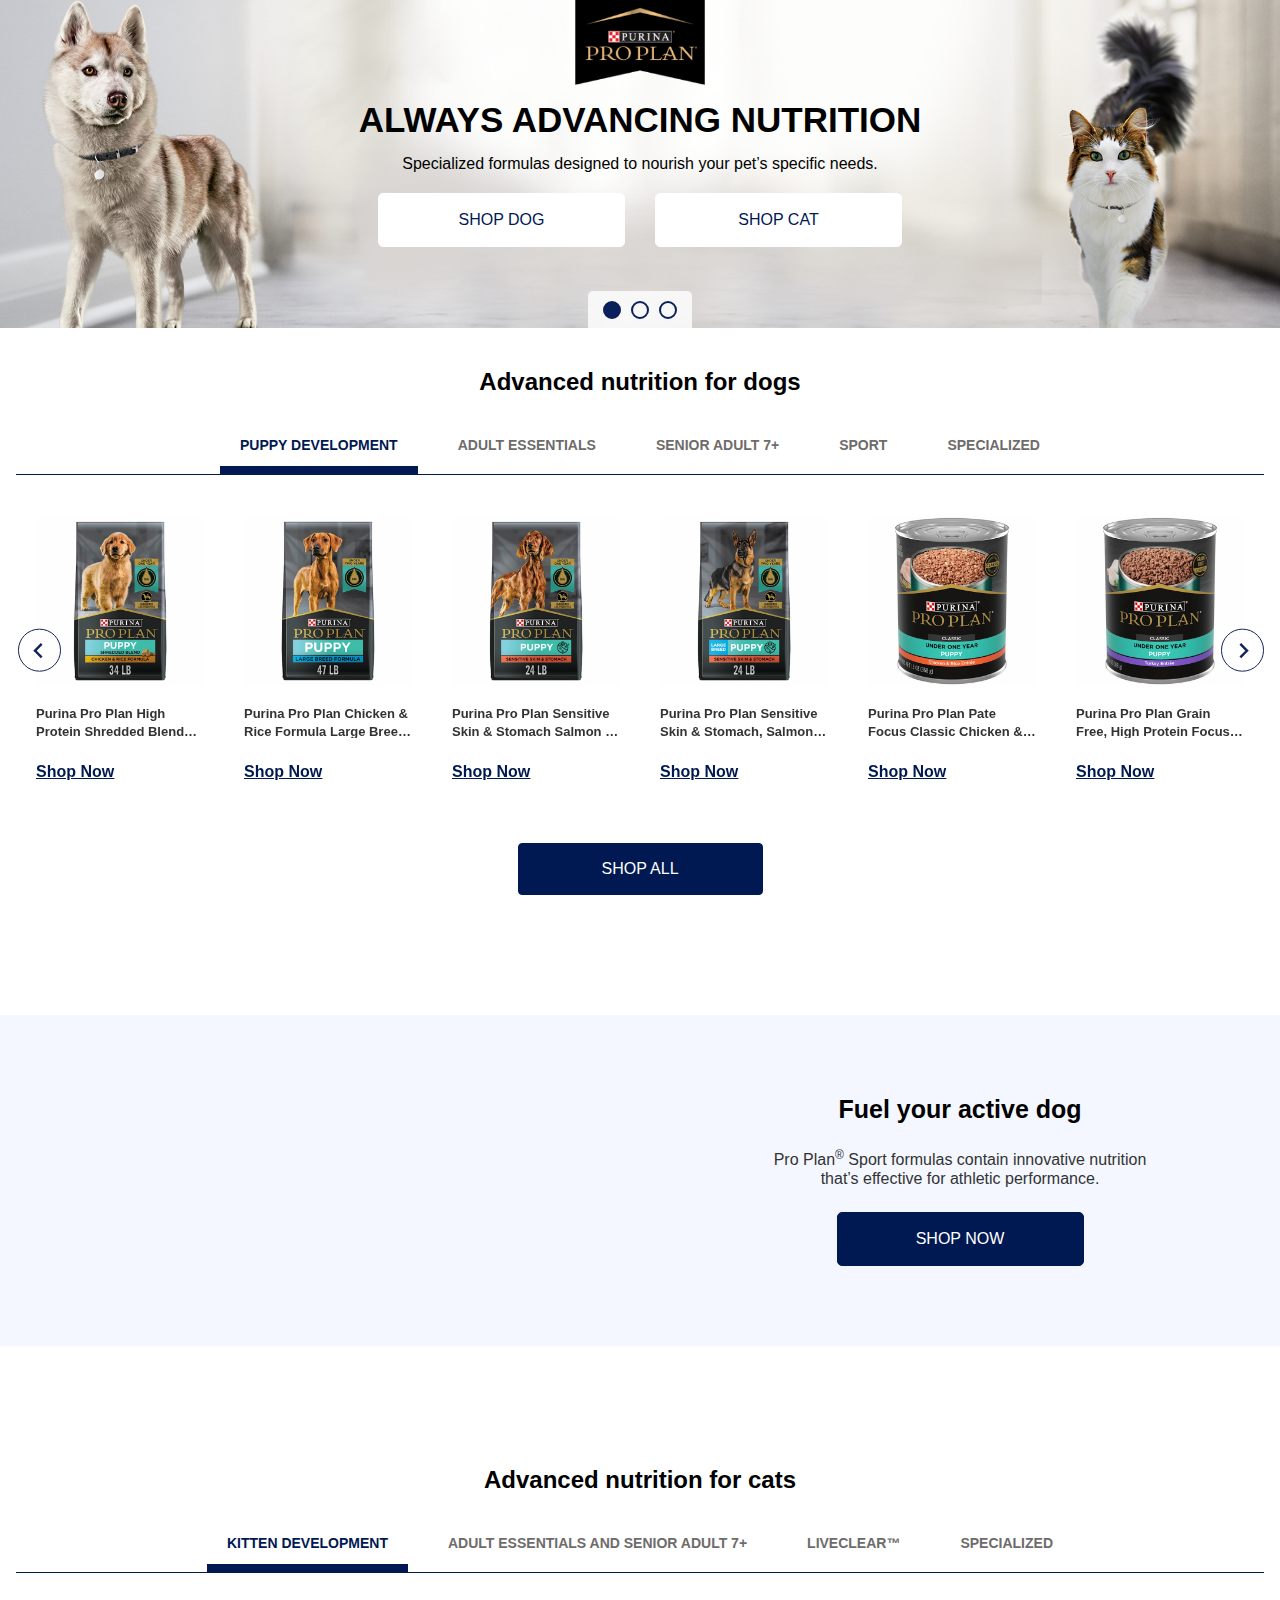
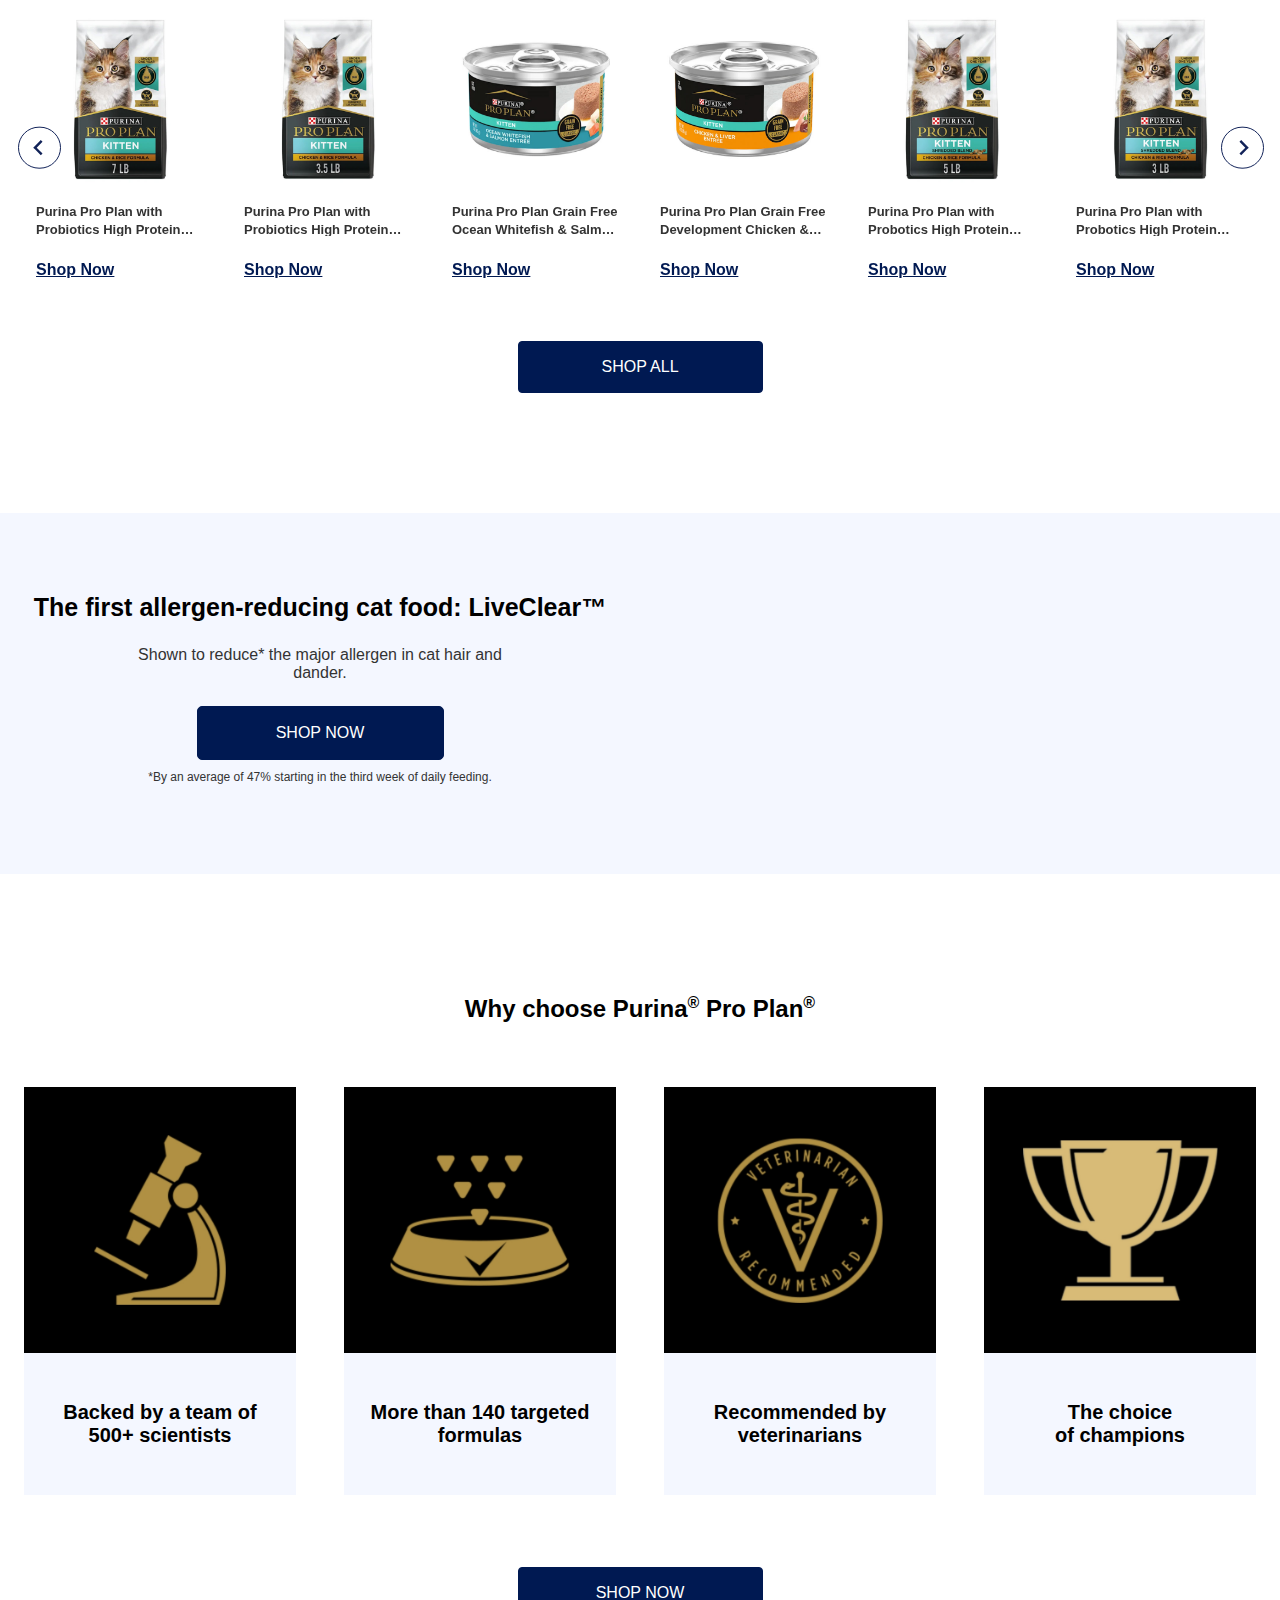
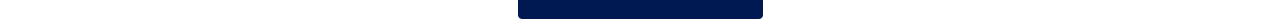
==== commit 6a59de17: "Feedback updated" ====
--- a/index.html
+++ b/index.html
@@ -844,7 +844,7 @@
                                     <!-- tab item -->
 
                                     <!-- tab item - Product 08 -->
-                                    <div
+                                    <!-- <div
                                         class="citrus_purina_tab_item citrus_purina_dog_tab_item citrus_purina_dog_senior splide__slide">
                                         <a href="" manual_cm_sp="" onclick="clickTrackLink(this);">
                                             <div class="single-tab-img">
@@ -860,7 +860,7 @@
                                                     onclick="clickTrackLink(this);">Shop Now</a>
                                             </div>
                                         </a>
-                                    </div>
+                                    </div> -->
                                     <!-- tab item -->
                                 </div>
                             </div>
@@ -2439,7 +2439,7 @@
                             <img src="img/package4.jpg" alt="Icon of a trophy.">
                         </div>
                         <div class="single-package__text">
-                            <h3>The choice of champions </h3>
+                            <h3>The choice<br> of champions </h3>
                         </div>
                     </a>
                 </div>
@@ -2478,7 +2478,7 @@
 
         let jump = 1;
 
-        let interval = 500000;
+        let interval = 5000;
 
         let time;
 
--- a/base.css
+++ b/base.css
@@ -10,10 +10,12 @@
 /* Show hide class */
 .m-hide {
   display: block;
+  width: 100%;
 }
 
 .d-hide {
   display: none;
+  width: 100%;
 }
 
 .citrus_purina {
@@ -99,6 +101,7 @@
   text-transform: capitalize;
   font-family: "PetcoCircularTT-Bold", arial !important;
   cursor: pointer;
+  text-align: left;
 }
 
 .citrus_purina .cta-underline a {
@@ -155,7 +158,7 @@
 
 .citrus-purina-section-title h2 {
   font-size: 1.5rem;
-  color: #00205B;
+  color: #000000;
   text-align: center;
   font-weight: 700;
   line-height: initial;
@@ -927,12 +930,8 @@
 }
 
 /* Products Tabs */
-.citrus_purina__dog_tabs {
-  margin: 60px 0;
-}
-
 .citrus-purina-main-tab-content {
-  padding: 1rem;
+  padding: 0 1rem;
 }
 
 .citrus-purina-tab-area {
@@ -965,11 +964,10 @@
 
 .citrus_purina_tab_btn_single {
   text-transform: uppercase;
-  padding: 12px 20px;
+  padding: 0 20px 12px;
   margin: 0px 10px;
   font-size: 14px;
   text-decoration: none;
-  border: none;
   cursor: pointer;
   color: #6E6B6B;
   font-family: "PetcoCircularTT-Regular", arial !important;
@@ -977,6 +975,8 @@
   line-height: 1.3;
   text-align: center;
   background: transparent;
+  border: none;
+  border-bottom: 8px solid #fff;
 }
 
 button {
@@ -986,7 +986,7 @@
 .citrus_purina_tab_btn_single.citrus_purina_tab_btn_single_active {
   color: #001952;
   border-bottom: 8px solid #001952;
-  margin-top: 8px;
+  border-radius: unset;
 }
 
 .citrus-purina-tab__btn {
@@ -1015,10 +1015,22 @@
   overflow: hidden;
 }
 
+.citrus_purina_tab_item .single-tab-text {
+  text-align: left;
+}
+
 .citrus_purina_tab_item .single-tab-text p {
   font-size: 13px;
   line-height: 18px !important;
   padding: 20px 0;
+  overflow: hidden;
+  text-overflow: ellipsis;
+  display: -webkit-box;
+  -webkit-line-clamp: 2;
+  line-clamp: 2;
+  -webkit-box-orient: vertical;
+  max-height: 1em;
+  margin-bottom: 24px;
 }
 
 .citrus-inner-img22 {
@@ -1158,7 +1170,7 @@
 
 .citrus_purina__video_container .citrus_purina__video_container--col .single-video iframe {
   width: 100%;
-  min-height: 40vh;
+  min-height: 36vh;
   margin-top: -15%;
 }
 
@@ -1223,7 +1235,7 @@
     margin: 7rem 0;
   }
   .citrus_purina__video_container .citrus_purina__video_container--col .single-video iframe {
-    min-height: 22vh;
+    min-height: 30vh;
   }
 }
 
@@ -1239,21 +1251,30 @@
 
 /* Laptop */
 /* Laptop */
+@media only screen and (min-width: 1280px) {
+  .citrus_purina .cta-box a {
+    padding: 17px;
+    min-width: 211px;
+  }
+}
+
 /* Medium devices */
 @media only screen and (min-width: 1024px) and (max-width: 1279px) {
   .citrus_purina__pov--text h1 {
     font-size: 24px;
     padding: 15px 0 10px;
+    max-width: 350px;
+    margin: 0 auto;
   }
   .citrus_purina__pov--logo {
-    max-width: 90px;
+    max-width: 100px;
   }
   .citrus_purina__pov--text p {
     padding-bottom: 15px;
     font-size: 14px;
   }
   .citrus_purina__video_container .citrus_purina__video_container--col .single-video iframe {
-    min-height: 36vh;
+    min-height: 30vh;
   }
   .citrus_purina__video_container .citrus_purina__video_container--col .video-text {
     padding: 2rem 0;
@@ -1262,8 +1283,27 @@
 
 /* Tab devices */
 @media only screen and (min-width: 768px) and (max-width: 1023px) {
+  .citrus_purina_carousel-inner {
+    min-height: auto;
+  }
+  .citrus_purina__pov--text h1 {
+    max-width: 400px;
+    margin: 0 auto;
+    font-size: 21px;
+    padding: 10px 0;
+  }
+  .citrus_purina__pov--text p {
+    padding-bottom: 10px;
+    font-size: 14px;
+  }
+  .citrus_purina__pov--logo {
+    max-width: 90px;
+  }
+  .citrus_purina_carousel-indicators {
+    display: none;
+  }
   .citrus_purina__video_container .citrus_purina__video_container--col .single-video iframe {
-    min-height: 28vh;
+    min-height: 26vh;
   }
   .citrus_purina__video_container .citrus_purina__video_container--col .video-text {
     padding: 1.5rem 0;
@@ -1332,12 +1372,23 @@
     margin: 0 15px;
     padding: 0;
   }
+  .citrus_purina_carousel-inner .citrus_purina_carousel-item .citrus_purina_carousel-item__col .citrus_purina__pov--text h1, .citrus_purina_carousel-inner .citrus_purina_carousel-item .citrus_purina_carousel-item__col .citrus_purina__pov--text p {
+    max-width: 350px;
+    margin: 0 auto;
+  }
   .citrus_purina_carousel-inner .pov1 {
+    background-image: url("img/citrus-purina-hero1-bg-mob.jpg");
     display: -webkit-box;
     display: -ms-flexbox;
     display: flex;
     -ms-flex-wrap: wrap;
         flex-wrap: wrap;
+  }
+  .citrus_purina_carousel-inner .pov2 {
+    background-image: url("img/citrus-purina-hero2-bg-mob.jpg");
+  }
+  .citrus_purina_carousel-inner .pov3 {
+    background-image: url("img/citrus-purina-hero3-bg-mob.jpg");
   }
   .citrus_purina_carousel-inner .pov3 .custom-container {
     min-width: 100%;
@@ -1385,7 +1436,7 @@
     padding: 0 15px;
   }
   .citrus_purina__video_container .citrus_purina__video_container--col .single-video iframe {
-    min-height: 34vh;
+    min-height: 30vh;
     margin-top: 0;
   }
   .citrus_purina__video_container .citrus_purina__video_container--col .video-text {
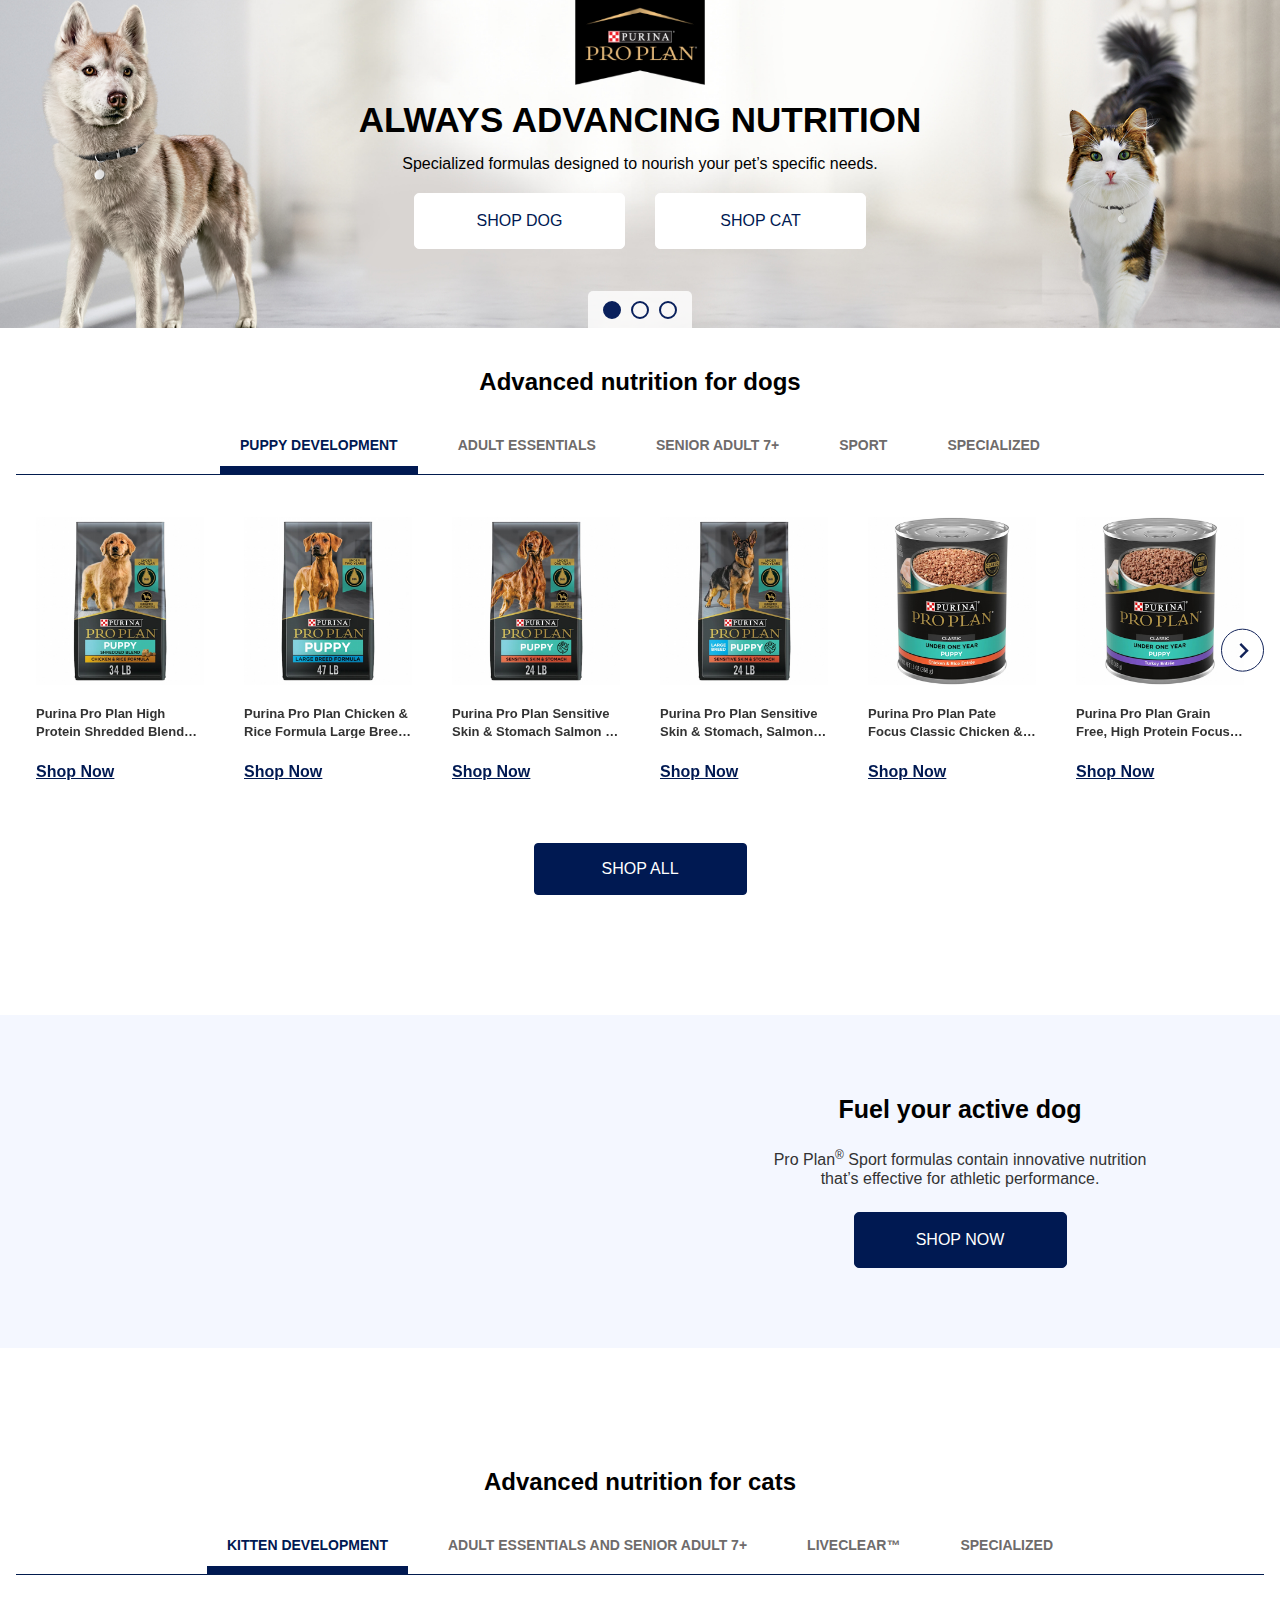
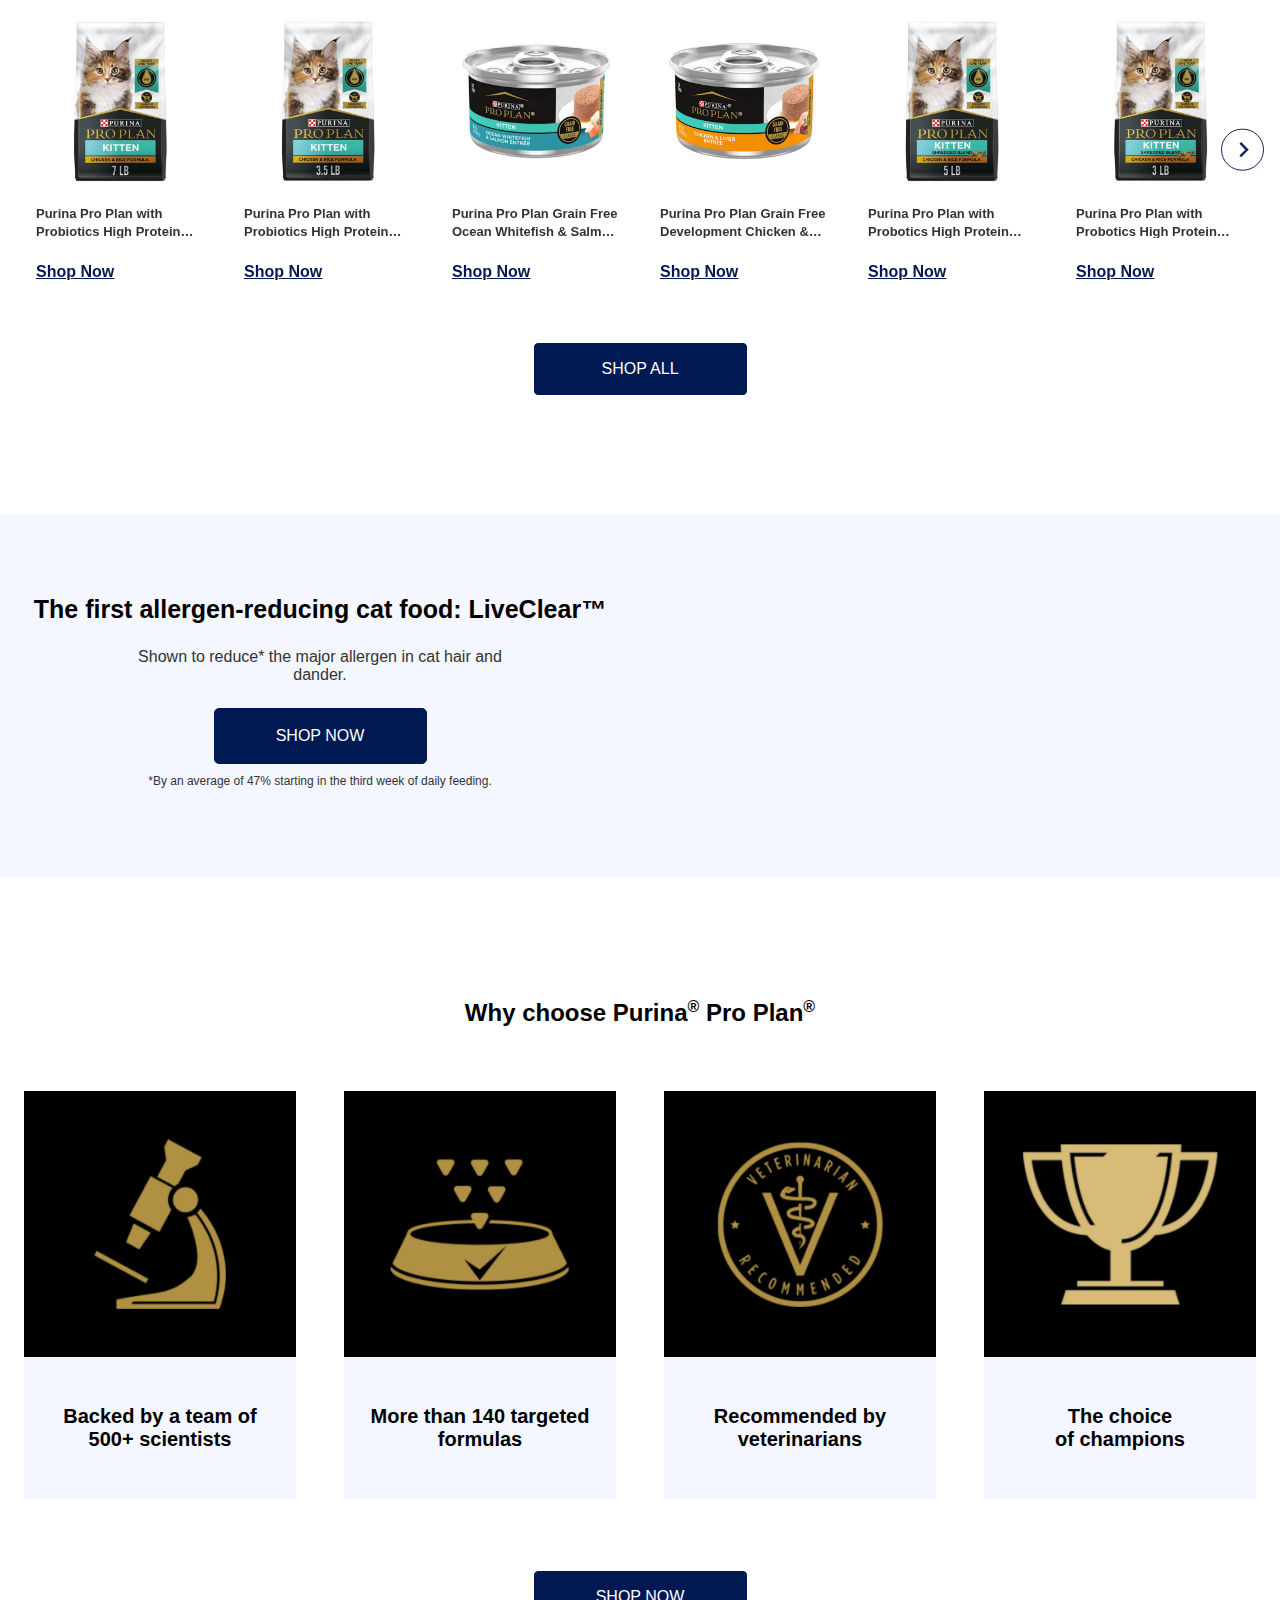
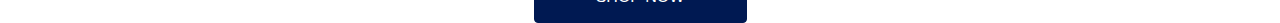
==== commit d56ae700: "Feedback updated" ====
--- a/index.html
+++ b/index.html
@@ -1377,17 +1377,17 @@
                 <div class="citrus-purina-main-tab-content">
                     <!-- tab button -->
                     <div class="citrus-purina-wrapper">
-                        <div id="citrus_purina_tab__btn" class="citrus-purina-tab__btn">
-                            <button class="citrus_purina_tab_btn_single citrus_purina_tab_btn_single_active"
+                        <div id="citrus_purina_tab__btn2" class="citrus-purina-tab__btn2">
+                            <button class="citrus_purina_tab_btn2_single citrus_purina_tab_btn2_single_active"
                                 onclick="filter_tab_products_cat('citrus_purina_cat_kitten')">KITTEN DEVELOPMENT
                             </button>
-                            <button class="citrus_purina_tab_btn_single"
+                            <button class="citrus_purina_tab_btn2_single"
                                 onclick="filter_tab_products_cat('citrus_purina_cat_adult')">ADULT ESSENTIALS AND SENIOR
                                 ADULT 7+ </button>
-                            <button class="citrus_purina_tab_btn_single"
+                            <button class="citrus_purina_tab_btn2_single"
                                 onclick="filter_tab_products_cat('citrus_purina_cat_live')">LIVECLEAR™ </button>
 
-                            <button class="citrus_purina_tab_btn_single"
+                            <button class="citrus_purina_tab_btn2_single"
                                 onclick="filter_tab_products_cat('citrus_purina_cat_specialized')">SPECIALIZED</button>
                         </div>
                     </div>
--- a/base.css
+++ b/base.css
@@ -61,7 +61,7 @@
   border-radius: 5px;
   color: #fff;
   background: #001952;
-  padding: 15px;
+  padding: 15px 0;
   display: block;
   text-align: center;
   font-family: "PetcoCircularTT-Bold", arial !important;
@@ -914,7 +914,7 @@
   min-width: 211px;
   border-radius: 0.25rem;
   background-color: #001952;
-  padding: 1rem;
+  padding: 1rem 0;
   text-align: center;
   color: #fff;
   font-family: "PetcoCircularTT-Bold", arial !important;
@@ -962,7 +962,8 @@
   display: block;
 }
 
-.citrus_purina_tab_btn_single {
+.citrus_purina_tab_btn_single,
+.citrus_purina_tab_btn2_single {
   text-transform: uppercase;
   padding: 0 20px 12px;
   margin: 0px 10px;
@@ -983,13 +984,15 @@
   font-family: "PetcoCircularTT-Regular", arial !important;
 }
 
-.citrus_purina_tab_btn_single.citrus_purina_tab_btn_single_active {
+.citrus_purina_tab_btn_single.citrus_purina_tab_btn_single_active,
+.citrus_purina_tab_btn2_single.citrus_purina_tab_btn2_single_active {
   color: #001952;
   border-bottom: 8px solid #001952;
   border-radius: unset;
 }
 
-.citrus-purina-tab__btn {
+.citrus-purina-tab__btn,
+.citrus-purina-tab__btn2 {
   display: -webkit-box;
   display: -ms-flexbox;
   display: flex;
@@ -1064,6 +1067,7 @@
 
 .citrus_purina_tab_controls .splide__arrow--prev {
   left: 2px;
+  opacity: 0 !important;
 }
 
 .citrus_purina_tab_controls .splide__arrow svg {
@@ -1113,6 +1117,7 @@
 
 .citrus_purina_tab_controls_cat .splide__arrow--prev {
   left: 2px;
+  opacity: 0 !important;
 }
 
 .citrus_purina_tab_controls_cat .splide__arrow svg {
@@ -1251,10 +1256,22 @@
 
 /* Laptop */
 /* Laptop */
-@media only screen and (min-width: 1280px) {
+@media only screen and (min-width: 1024px) {
   .citrus_purina .cta-box a {
-    padding: 17px;
-    min-width: 211px;
+    padding: 17px 0;
+    min-width: 209px;
+    max-width: 209px;
+    height: 54px;
+    display: -webkit-box;
+    display: -ms-flexbox;
+    display: flex;
+    -webkit-box-align: center;
+        -ms-flex-align: center;
+            align-items: center;
+    padding: 0;
+    -webkit-box-pack: center;
+        -ms-flex-pack: center;
+            justify-content: center;
   }
 }
 
@@ -1399,7 +1416,8 @@
   .citrus-purina-main-tab-content .citrus-purina-wrapper {
     overflow: hidden;
   }
-  .citrus-purina-main-tab-content .citrus-purina-wrapper .citrus-purina-tab__btn {
+  .citrus-purina-main-tab-content .citrus-purina-wrapper .citrus-purina-tab__btn,
+  .citrus-purina-main-tab-content .citrus-purina-wrapper .citrus-purina-tab__btn2 {
     display: -webkit-box;
     display: -ms-flexbox;
     display: flex;
@@ -1415,13 +1433,18 @@
     scrollbar-width: none;
     /* Firefox */
   }
-  .citrus-purina-main-tab-content .citrus-purina-wrapper .citrus-purina-tab__btn::-webkit-scrollbar {
+  .citrus-purina-main-tab-content .citrus-purina-wrapper .citrus-purina-tab__btn::-webkit-scrollbar,
+  .citrus-purina-main-tab-content .citrus-purina-wrapper .citrus-purina-tab__btn2::-webkit-scrollbar {
     display: none;
   }
-  .citrus-purina-main-tab-content .citrus-purina-wrapper .citrus-purina-tab__btn .citrus_purina_tab_btn_single {
+  .citrus-purina-main-tab-content .citrus-purina-wrapper .citrus-purina-tab__btn .citrus_purina_tab_btn_single,
+  .citrus-purina-main-tab-content .citrus-purina-wrapper .citrus-purina-tab__btn .citrus_purina_tab_btn2_single,
+  .citrus-purina-main-tab-content .citrus-purina-wrapper .citrus-purina-tab__btn2 .citrus_purina_tab_btn_single,
+  .citrus-purina-main-tab-content .citrus-purina-wrapper .citrus-purina-tab__btn2 .citrus_purina_tab_btn2_single {
     min-width: 195px;
   }
-  .citrus_purina_tab_btn_single {
+  .citrus_purina_tab_btn_single,
+  citrus_purina_tab_btn2_single {
     border-bottom: 8px solid #fff;
   }
   .citrus_purina__video_container {
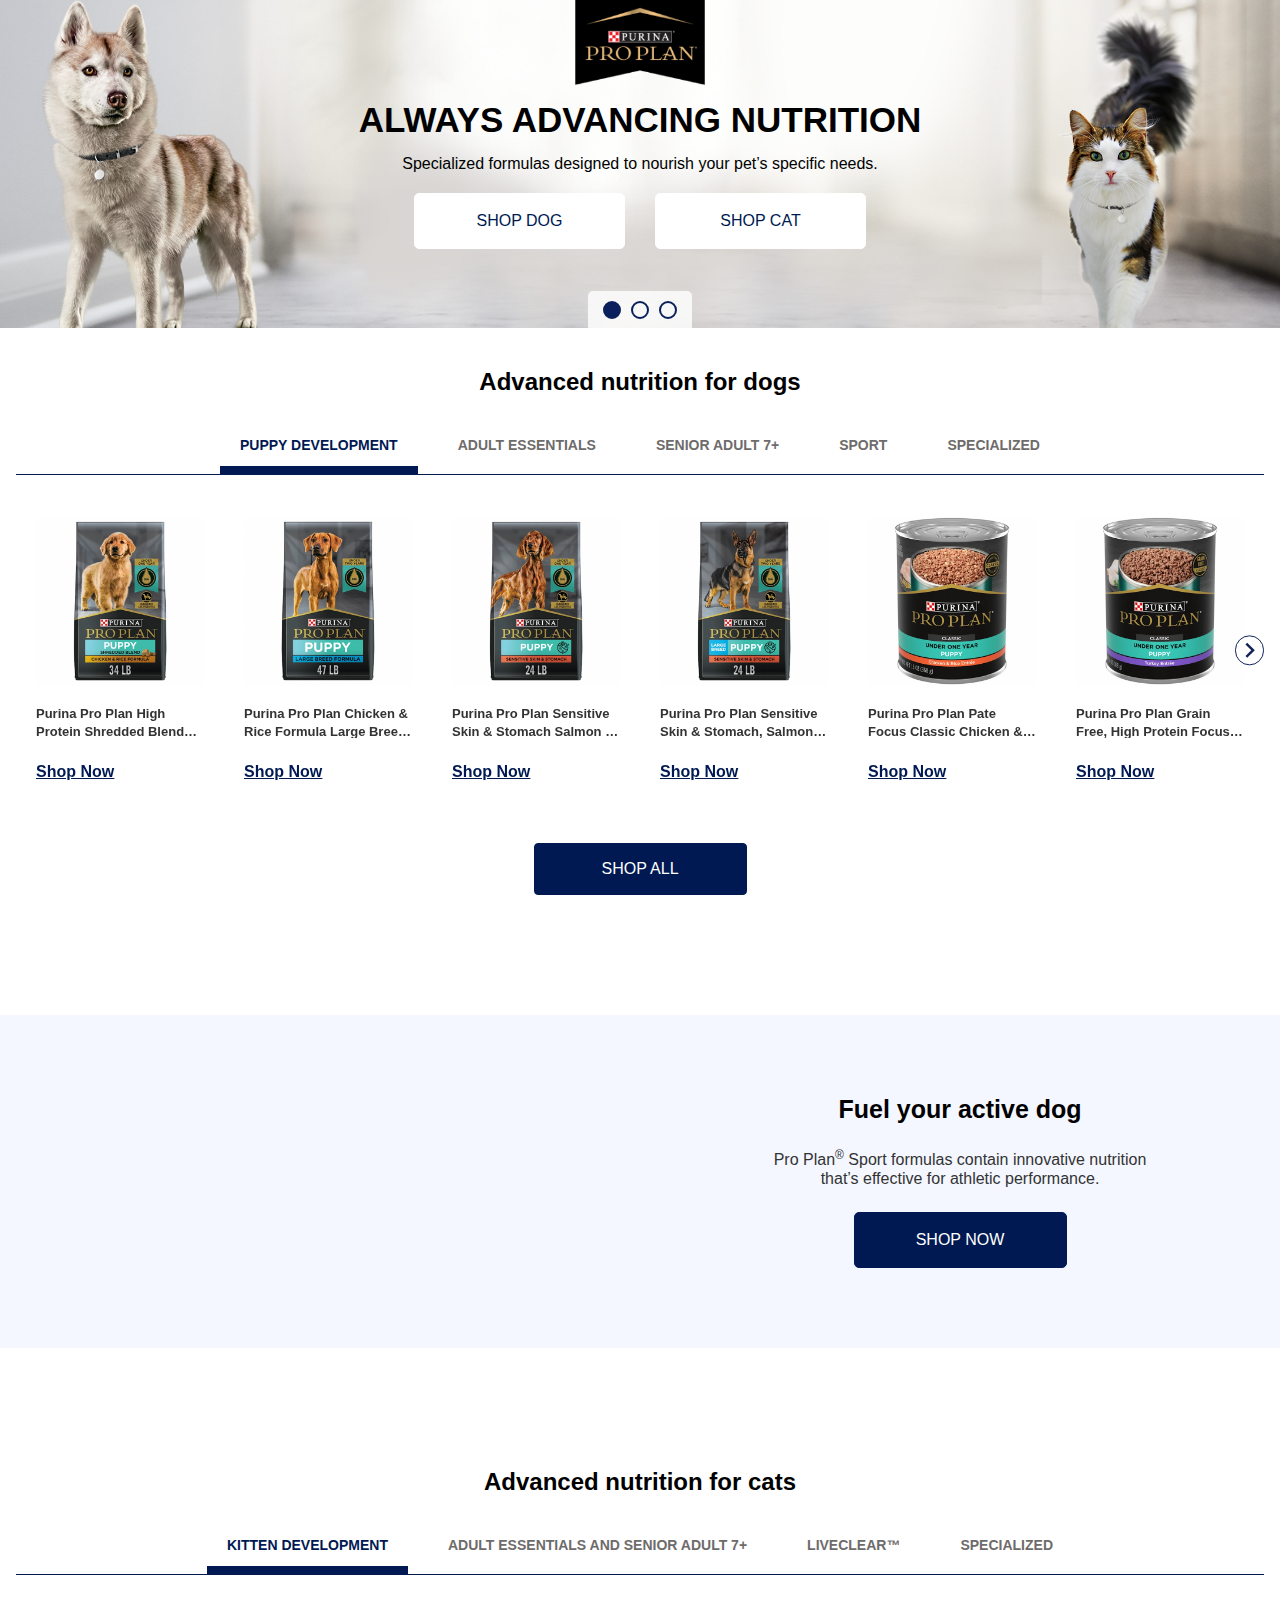
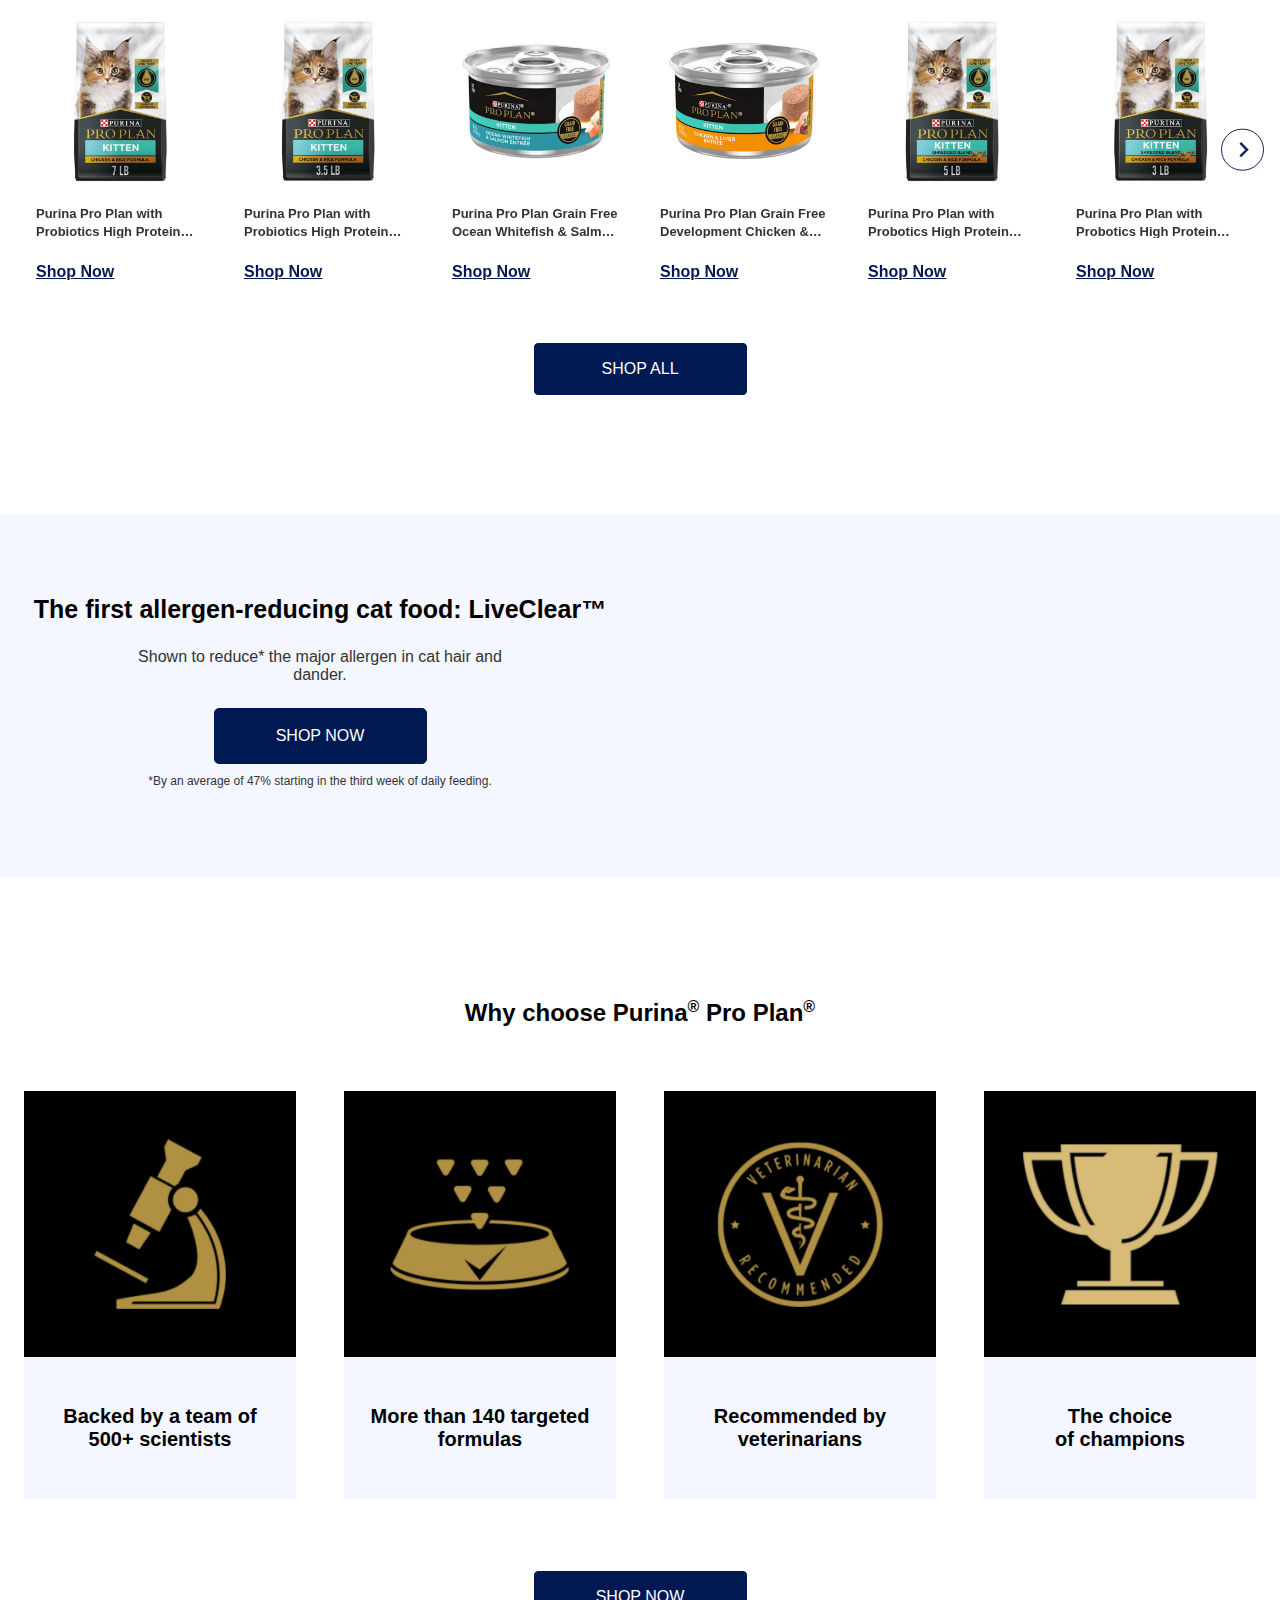
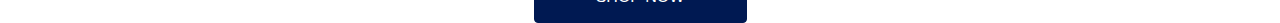
==== commit f0ff0dcd: "Add files via upload" ====
--- a/index.html
+++ b/index.html
@@ -39,7 +39,7 @@
                                     <a href="https://www.petco.com/shop/en/petcostore/brand/pro-plan/dog/dog-food"
                                         manual_cm_sp="sponsoredbrandpage:purinaproplan:heropov:1:alwaysadvancingnutrition:shopdog"
                                         onclick="clickTrackLink(this);">Shop Dog</a>
-                                    <a href="https://www.petco.com/shop/en/petcostore/category/purina-pro-plan?pet=ads_f23501_ntk_cs%253A%2522Cat%2522&page=1"
+                                    <a href="https://www.petco.com/shop/en/petcostore/brand/pro-plan/cat"
                                         manual_cm_sp="sponsoredbrandpage:purinaproplan:heropov:1:alwaysadvancingnutrition:shopcat"
                                         onclick="clickTrackLink(this);">Shop Cat</a>
                                 </div>
@@ -175,7 +175,7 @@
                                     <p>Formulas that deliver remarkable benefits to keep them at their peak. </p>
                                 </div>
                                 <div class="citrus_purina__pov--cta cta-box">
-                                    <a href="https://www.petco.com/shop/en/petcostore/category/purina-pro-plan?pet=ads_f23501_ntk_cs%253A%2522Cat%2522&page=1"
+                                    <a href="https://www.petco.com/shop/en/petcostore/brand/pro-plan/cat"
                                         manual_cm_sp="sponsoredbrandpage:purinaproplan:heropov:3:feedyourcatbreakthroughnutrition:shopcat"
                                         onclick="clickTrackLink(this);">Shop Cat</a>
                                 </div>
@@ -2349,7 +2349,7 @@
 
                     </div>
                     <div class="flex-box cta-all-container">
-                        <a href="https://www.petco.com/shop/en/petcostore/search?query=Purina%20Pro%20Plan%20Cat%20Food&filters%5Bgroup_id%5D=cat"
+                        <a href="https://www.petco.com/shop/en/petcostore/brand/pro-plan/cat"
                             manual_cm_sp="sponsoredbrandpage:purinaproplan:advancednutritionforcats:6:shopall:shopall"
                             onclick="clickTrackLink(this);" class="citrus-purina-cta-box-tab">Shop All </a>
                     </div>
@@ -2369,7 +2369,7 @@
                     <h3>The first allergen-reducing cat food: LiveClear™</h3>
                     <p>Shown to reduce* the major allergen in cat hair and dander. </p>
                     <div class="cta-box">
-                        <a href="https://www.petco.com/shop/en/petcostore/search?query=Purina%20Live%20Clear&filters%5BPrimary%20Brand%5D%5B0%5D=Purina"
+                        <a href="https://www.petco.com/shop/en/petcostore/search?query=Purina%20LiveClear&filters%5BPrimary%20Brand%5D%5B0%5D=Purina%20Pro%20Plan&filters%5BPrimary%20Brand%5D%5B1%5D=Purina&filters%5Bgroup_id%5D=dry-cat-food"
                             manual_cm_sp="sponsoredbrandpage:purinaproplan:cateducationalmod:1:thefirstallergenreducingfood:shopnow"
                             onclick="clickTrackLink(this);">Shop Now </a>
                     </div>
@@ -2446,7 +2446,7 @@
 
             </div>
             <div class="flex-box cta-all-container">
-                <a href="https://www.petco.com/shop/en/petcostore/category/purina-pro-plan"
+                <a href="https://www.petco.com/shop/en/petcostore/brand/pro-plan"
                     manual_cm_sp="sponsoredbrandpage:purinaproplan:footer:1:whychoosepurinaproplan:shopnow"
                     onclick="clickTrackLink(this);" class="citrus-purina-cta-box-tab">Shop Now</a>
             </div>
--- a/base.css
+++ b/base.css
@@ -1078,14 +1078,14 @@
   -ms-flex-align: center;
   -webkit-box-align: center;
   align-items: center;
-  background: transparent;
+  background: #ffffff;
   border: 1px solid #122359;
   border-radius: 50%;
   cursor: pointer;
   display: -ms-flexbox;
   display: -webkit-box;
   display: flex;
-  height: 3.2em;
+  height: 2.2em;
   -ms-flex-pack: center;
   -webkit-box-pack: center;
   justify-content: center;
@@ -1095,7 +1095,7 @@
   top: 50%;
   -webkit-transform: translateY(-50%);
   transform: translateY(-50%);
-  width: 3.2em;
+  width: 2.2em;
   z-index: 1;
 }
 
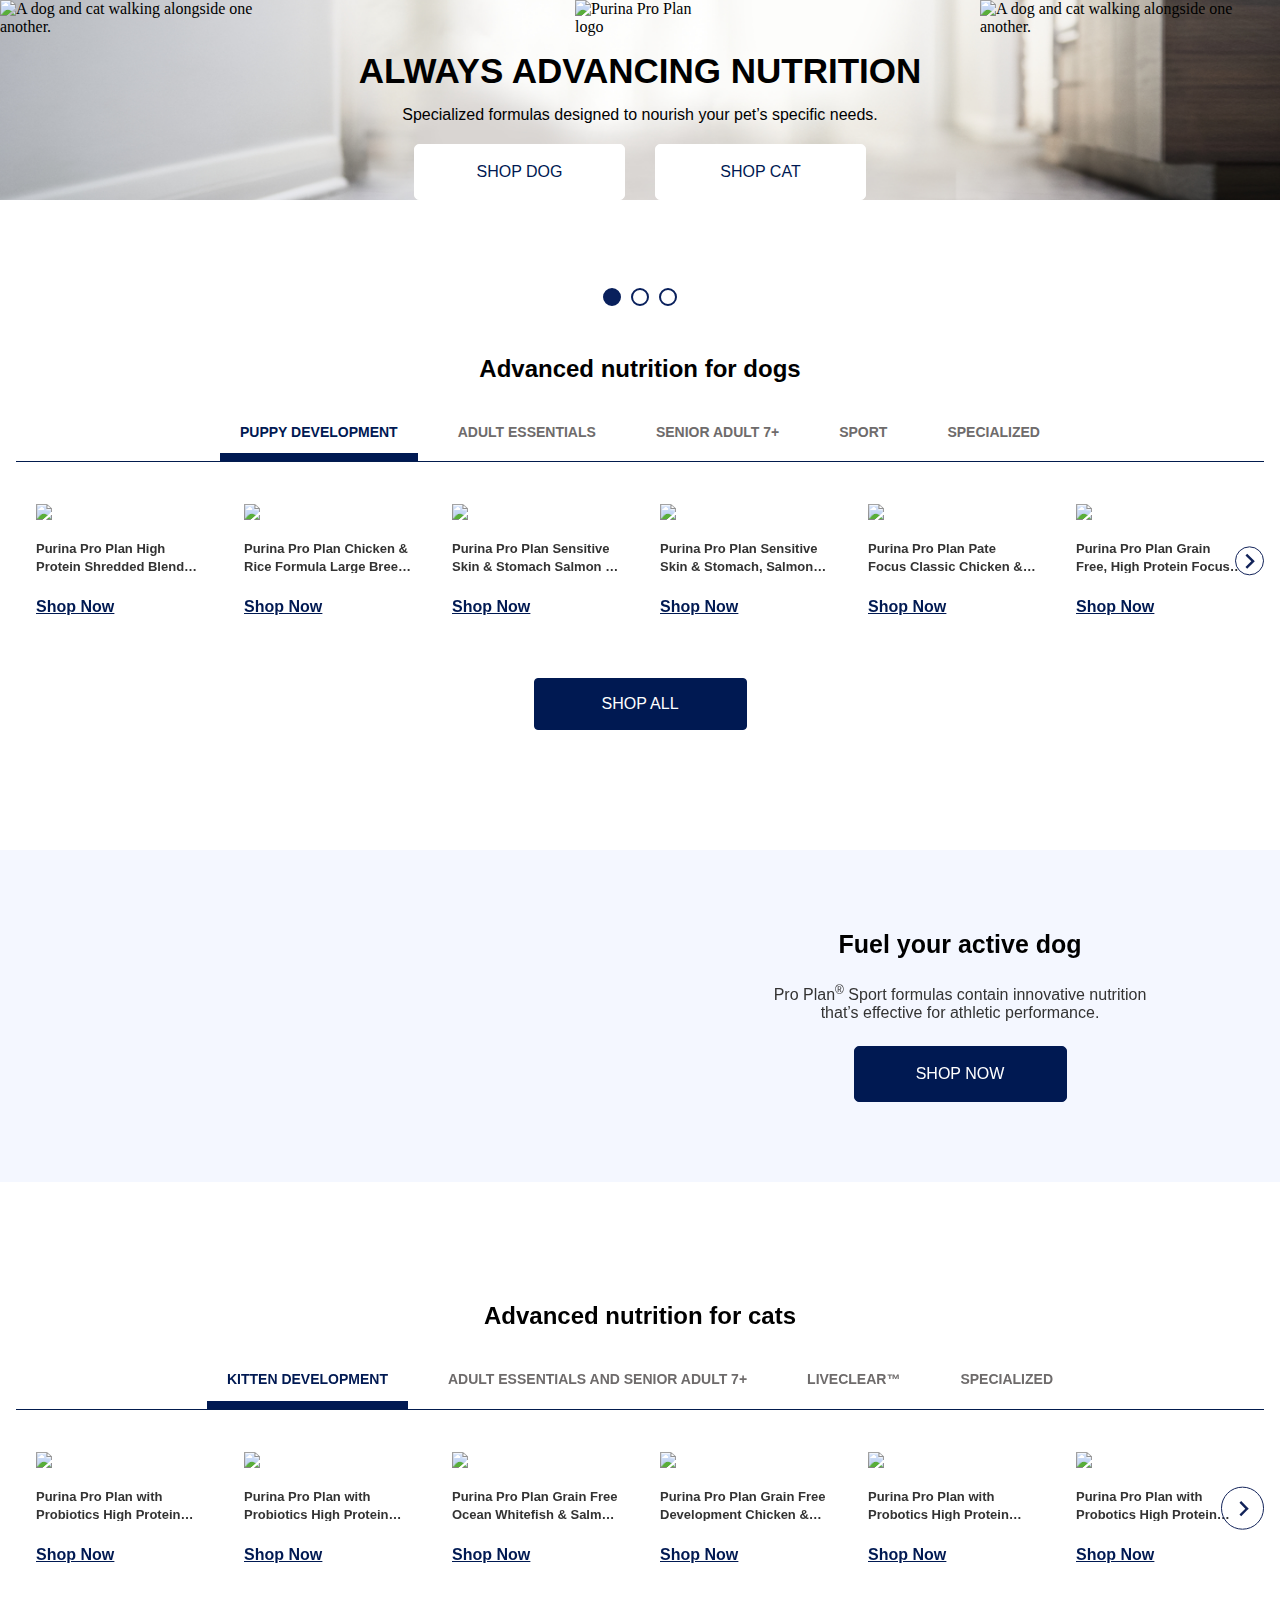
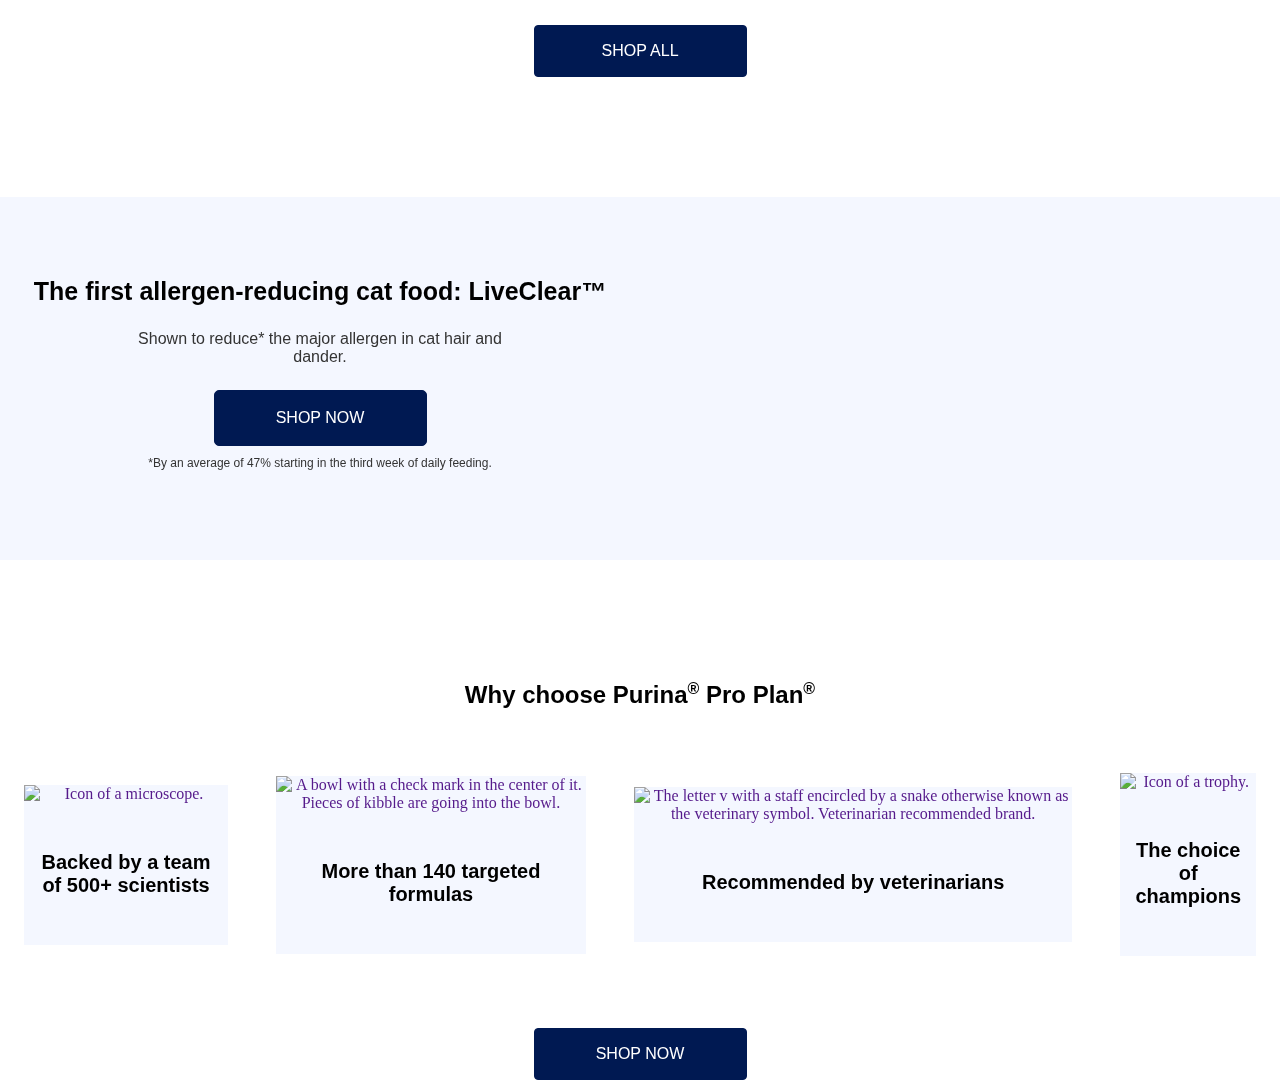
==== commit 22bc98a6: "Tagging links updated" ====
--- a/index.html
+++ b/index.html
@@ -13,6 +13,7 @@
 </head>
 
 <body>
+   
     <div class="citrus_purina container-full">
         <!-- POV section -->
         <section class="citrus_purina_carousel">
@@ -23,30 +24,30 @@
                         <div class="custom-container flex-box">
                             <div class="citrus_purina_carousel-item__col">
                                 <div class="citrus_purina__pov--shots">
-                                    <img src="img/citrus-purina-pov1-product1.png"
+                                    <img src="https://assets.petco.com/petco/image/upload/f_auto,q_auto/citrus-purina-pov1-product1 "
                                         alt="A dog and cat walking alongside one another.">
                                 </div>
                             </div>
                             <div class="citrus_purina_carousel-item__col">
                                 <div class="citrus_purina__pov--logo">
-                                    <img src="img/citrus-purina-logo.png" alt="Purina Pro Plan logo">
+                                    <img src="https://assets.petco.com/petco/image/upload/f_auto,q_auto/citrus-purina-logo " alt="Purina Pro Plan logo">
                                 </div>
                                 <div class="citrus_purina__pov--text">
                                     <h1>ALWAYS ADVANCING NUTRITION</h1>
                                     <p>Specialized formulas designed to nourish your pet’s specific needs. </p>
                                 </div>
                                 <div class="citrus_purina__pov--cta cta-box flex-box">
-                                    <a href="https://www.petco.com/shop/en/petcostore/brand/pro-plan/dog/dog-food"
+                                    <a href="https://www.petco.com/shop/en/petcostore/brand/purina-pro-plan/dog/dog-food"
                                         manual_cm_sp="sponsoredbrandpage:purinaproplan:heropov:1:alwaysadvancingnutrition:shopdog"
                                         onclick="clickTrackLink(this);">Shop Dog</a>
-                                    <a href="https://www.petco.com/shop/en/petcostore/brand/pro-plan/cat"
+                                    <a href="https://www.petco.com/shop/en/petcostore/brand/purina-pro-plan/cat"
                                         manual_cm_sp="sponsoredbrandpage:purinaproplan:heropov:1:alwaysadvancingnutrition:shopcat"
                                         onclick="clickTrackLink(this);">Shop Cat</a>
                                 </div>
                             </div>
                             <div class="citrus_purina_carousel-item__col">
                                 <div class="citrus_purina__pov--shots">
-                                    <img src="img/citrus-purina-pov1-product2.png"
+                                    <img src="https://assets.petco.com/petco/image/upload/f_auto,q_auto/citrus-purina-pov1-product2 "
                                         alt="A dog and cat walking alongside one another.">
                                 </div>
                             </div>
@@ -57,18 +58,18 @@
                         <div class="custom-container flex-box">
                             <div class="citrus_purina_carousel-item__col">
                                 <div class="citrus_purina__pov--shots">
-                                    <img src="img/citrus-purina-pov1-product1.png"
+                                    <img src="https://assets.petco.com/petco/image/upload/f_auto,q_auto/citrus-purina-pov1-product1 "
                                         alt="A dog and cat walking alongside one another.">
                                 </div>
                             </div>
                             <div class="citrus_purina_carousel-item__col">
                                 <div class="citrus_purina__pov--logo">
-                                    <img src="img/citrus-purina-logo.png" alt="Purina Pro Plan logo">
+                                    <img src="https://assets.petco.com/petco/image/upload/f_auto,q_auto/citrus-purina-logo " alt="Purina Pro Plan logo">
                                 </div>
                             </div>
                             <div class="citrus_purina_carousel-item__col">
                                 <div class="citrus_purina__pov--shots">
-                                    <img src="img/citrus-purina-pov1-product2.png"
+                                    <img src="https://assets.petco.com/petco/image/upload/f_auto,q_auto/citrus-purina-pov1-product2 "
                                         alt="A dog and cat walking alongside one another.">
                                 </div>
                             </div>
@@ -78,10 +79,10 @@
                                     <p>Specialized formulas designed to nourish your pet’s specific needs. </p>
                                 </div>
                                 <div class="citrus_purina__pov--cta cta-box flex-box">
-                                    <a href="https://www.petco.com/shop/en/petcostore/brand/pro-plan/dog/dog-food"
+                                    <a href="https://www.petco.com/shop/en/petcostore/brand/purina-pro-plan/dog/dog-food"
                                         manual_cm_sp="sponsoredbrandpage:purinaproplan:heropov:1:alwaysadvancingnutrition:shopdog"
                                         onclick="clickTrackLink(this);">Shop Dog</a>
-                                    <a href="https://www.petco.com/shop/en/petcostore/category/purina-pro-plan?pet=ads_f23501_ntk_cs%253A%2522Cat%2522&page=1"
+                                    <a href="https://www.petco.com/shop/en/petcostore/brand/purina-pro-plan/cat"
                                         manual_cm_sp="sponsoredbrandpage:purinaproplan:heropov:1:alwaysadvancingnutrition:shopcat"
                                         onclick="clickTrackLink(this);">Shop Cat</a>
                                 </div>
@@ -96,27 +97,27 @@
                         <div class="custom-container flex-box">
                             <div class="citrus_purina_carousel-item__col">
                                 <div class="citrus_purina__pov--shots">
-                                    <img src="img/citrus-purina-pov2-product2.png"
+                                    <img src="https://assets.petco.com/petco/image/upload/f_auto,q_auto/citrus-purina-pov2-product2 "
                                         alt="A dog up on a rock with trees in the distant background.">
                                 </div>
                             </div>
                             <div class="citrus_purina_carousel-item__col">
                                 <div class="citrus_purina__pov--logo">
-                                    <img src="img/citrus-purina-logo.png" alt="Purina Pro Plan logo">
+                                    <img src="https://assets.petco.com/petco/image/upload/f_auto,q_auto/citrus-purina-logo " alt="Purina Pro Plan logo">
                                 </div>
                                 <div class="citrus_purina__pov--text">
                                     <h1>THE TRUSTED FOOD OF CHAMPIONS</h1>
                                     <p>Discover a range of options to help your dog excel at every stage. </p>
                                 </div>
                                 <div class="citrus_purina__pov--cta cta-box flex-box">
-                                    <a href="https://www.petco.com/shop/en/petcostore/brand/pro-plan/dog/dog-food"
+                                    <a href="https://www.petco.com/shop/en/petcostore/brand/purina-pro-plan/dog/dog-food"
                                         manual_cm_sp="sponsoredbrandpage:purinaproplan:heropov:2:trustedfoodofchampions:shopdog"
                                         onclick="clickTrackLink(this);">Shop Dog</a>
                                 </div>
                             </div>
                             <div class="citrus_purina_carousel-item__col">
                                 <div class="citrus_purina__pov--shots">
-                                    <img src="img/citrus-purina-pov1-product2.png"
+                                    <img src="https://assets.petco.com/petco/image/upload/f_auto,q_auto/citrus-purina-pov1-product2 "
                                         alt="A dog up on a rock with trees in the distant background.">
                                 </div>
                             </div>
@@ -127,18 +128,18 @@
                         <div class="custom-container flex-box">
                             <div class="citrus_purina_carousel-item__col">
                                 <div class="citrus_purina__pov--shots">
-                                    <img src="img/citrus-purina-pov2-product2.png"
+                                    <img src="https://assets.petco.com/petco/image/upload/f_auto,q_auto/citrus-purina-pov2-product2 "
                                         alt="A dog up on a rock with trees in the distant background.">
                                 </div>
                             </div>
                             <div class="citrus_purina_carousel-item__col">
                                 <div class="citrus_purina__pov--logo">
-                                    <img src="img/citrus-purina-logo.png" alt="Purina Pro Plan logo">
+                                    <img src="https://assets.petco.com/petco/image/upload/f_auto,q_auto/citrus-purina-logo " alt="Purina Pro Plan logo">
                                 </div>
                             </div>
                             <div class="citrus_purina_carousel-item__col">
                                 <div class="citrus_purina__pov--shots">
-                                    <img src="img/citrus-purina-pov1-product2.png"
+                                    <img src="https://assets.petco.com/petco/image/upload/f_auto,q_auto/citrus-purina-pov1-product2 "
                                         alt="A dog up on a rock with trees in the distant background.">
                                 </div>
                             </div>
@@ -148,7 +149,7 @@
                                     <p>Discover a range of options to help your dog excel at every stage. </p>
                                 </div>
                                 <div class="citrus_purina__pov--cta cta-box flex-box">
-                                    <a href="https://www.petco.com/shop/en/petcostore/brand/pro-plan/dog/dog-food"
+                                    <a href="https://www.petco.com/shop/en/petcostore/brand/purina-pro-plan/dog/dog-food"
                                         manual_cm_sp="sponsoredbrandpage:purinaproplan:heropov:2:trustedfoodofchampions:shopdog"
                                         onclick="clickTrackLink(this);">Shop Dog</a>
                                 </div>
@@ -162,27 +163,26 @@
                         <div class="custom-container flex-box" title="A cat outside with trees in the background.">
                             <div class="citrus_purina_carousel-item__col">
                                 <div class="citrus_purina__pov--shots">
-                                    <img src="img/citrus-purina-pov3-product2.png"
+                                    <img src="https://assets.petco.com/petco/image/upload/f_auto,q_auto/citrus-purina-pov3-product2 "
                                         alt="A cat outside with trees in the background.">
                                 </div>
                             </div>
                             <div class="citrus_purina_carousel-item__col">
                                 <div class="citrus_purina__pov--logo">
-                                    <img src="img/citrus-purina-logo.png" alt="Purina Pro Plan logo">
+                                    <img src="https://assets.petco.com/petco/image/upload/f_auto,q_auto/citrus-purina-logo " alt="Purina Pro Plan logo">
                                 </div>
                                 <div class="citrus_purina__pov--text">
                                     <h1>FEED YOUR CAT BREAKTHROUGH NUTRITION </h1>
                                     <p>Formulas that deliver remarkable benefits to keep them at their peak. </p>
                                 </div>
                                 <div class="citrus_purina__pov--cta cta-box">
-                                    <a href="https://www.petco.com/shop/en/petcostore/brand/pro-plan/cat"
-                                        manual_cm_sp="sponsoredbrandpage:purinaproplan:heropov:3:feedyourcatbreakthroughnutrition:shopcat"
+                                    <a href="https://www.petco.com/shop/en/petcostore/brand/purina-pro-plan/cat"
                                         onclick="clickTrackLink(this);">Shop Cat</a>
                                 </div>
                             </div>
                             <div class="citrus_purina_carousel-item__col">
                                 <div class="citrus_purina__pov--shots">
-                                    <img src="img/citrus-purina-pov3-product2.png"
+                                    <img src="https://assets.petco.com/petco/image/upload/f_auto,q_auto/citrus-purina-pov3-product2 "
                                         alt="A cat outside with trees in the background.">
                                 </div>
                             </div>
@@ -193,18 +193,18 @@
                         <div class="custom-container flex-box" title="A cat outside with trees in the background.">
                             <div class="citrus_purina_carousel-item__col">
                                 <div class="citrus_purina__pov--shots">
-                                    <img src="img/citrus-purina-pov3-product2.png"
+                                    <img src="https://assets.petco.com/petco/image/upload/f_auto,q_auto/citrus-purina-pov3-product2 "
                                         alt="A cat outside with trees in the background.">
                                 </div>
                             </div>
                             <div class="citrus_purina_carousel-item__col">
                                 <div class="citrus_purina__pov--logo">
-                                    <img src="img/citrus-purina-logo.png" alt="Purina Pro Plan logo">
+                                    <img src="https://assets.petco.com/petco/image/upload/f_auto,q_auto/citrus-purina-logo " alt="Purina Pro Plan logo">
                                 </div>
                             </div>
                             <div class="citrus_purina_carousel-item__col">
                                 <div class="citrus_purina__pov--shots">
-                                    <img src="img/citrus-purina-pov3-product2.png"
+                                    <img src="https://assets.petco.com/petco/image/upload/f_auto,q_auto/citrus-purina-pov3-product2 "
                                         alt="A cat outside with trees in the background.">
                                 </div>
                             </div>
@@ -214,7 +214,7 @@
                                     <p>Formulas that deliver remarkable benefits to keep them at their peak. </p>
                                 </div>
                                 <div class="citrus_purina__pov--cta cta-box">
-                                    <a href="https://www.petco.com/shop/en/petcostore/category/purina-pro-plan?pet=ads_f23501_ntk_cs%253A%2522Cat%2522&page=1"
+                                    <a href="https://www.petco.com/shop/en/petcostore/brand/purina-pro-plan/cat"
                                         manual_cm_sp="sponsoredbrandpage:purinaproplan:heropov:3:feedyourcatbreakthroughnutrition:shopcat"
                                         onclick="clickTrackLink(this);">Shop Cat</a>
                                 </div>
@@ -271,7 +271,7 @@
                                             manual_cm_sp="sponsoredbrandpage:purinaproplan:puppydevelopment:1:shreddedblendchickenricepuppy:shopnow"
                                             onclick="clickTrackLink(this);">
                                             <div class="single-tab-img">
-                                                <img src="img/citrus_purina_dog_puppy1.jpg">
+                                                <img src="https://assets.petco.com/petco/image/upload/f_auto,q_auto/citrus_purina_dog_puppy1 ">
                                             </div>
                                             <div class="single-tab-text">
                                                 <p>Purina Pro Plan High Protein Shredded Blend Chicken & Rice Formula
@@ -293,7 +293,7 @@
                                             manual_cm_sp="sponsoredbrandpage:purinaproplan:puppydevelopment:2:chickenricelargebreedpuppy47:shopnow"
                                             onclick="clickTrackLink(this);">
                                             <div class="single-tab-img">
-                                                <img src="img/citrus_purina_dog_puppy2.jpg">
+                                                <img src="https://assets.petco.com/petco/image/upload/f_auto,q_auto/citrus_purina_dog_puppy2 ">
                                             </div>
                                             <div class="single-tab-text">
                                                 <p>Purina Pro Plan Chicken & Rice Formula Large Breed Dry Puppy Food, 47
@@ -314,7 +314,7 @@
                                             manual_cm_sp="sponsoredbrandpage:purinaproplan:puppydevelopment:3:salmonricepuppy:shopnow"
                                             onclick="clickTrackLink(this);">
                                             <div class="single-tab-img">
-                                                <img src="img/citrus_purina_dog_puppy3.jpg">
+                                                <img src="https://assets.petco.com/petco/image/upload/f_auto,q_auto/citrus_purina_dog_puppy3 ">
                                             </div>
                                             <div class="single-tab-text">
                                                 <p>Purina Pro Plan Sensitive Skin & Stomach Salmon & Rice Formula Dry
@@ -335,7 +335,7 @@
                                             manual_cm_sp="sponsoredbrandpage:purinaproplan:puppydevelopment:4:salmonricelargebreedpuppy:shopnow"
                                             onclick="clickTrackLink(this);">
                                             <div class="single-tab-img">
-                                                <img src="img/citrus_purina_dog_puppy4.jpg">
+                                                <img src="https://assets.petco.com/petco/image/upload/f_auto,q_auto/citrus_purina_dog_puppy4 ">
                                             </div>
                                             <div class="single-tab-text">
                                                 <p>Purina Pro Plan Sensitive Skin & Stomach, Salmon & Rice Formula Large
@@ -357,7 +357,7 @@
                                             manual_cm_sp="sponsoredbrandpage:purinaproplan:puppydevelopment:5:focuschickenricewetpuppy:shopnow"
                                             onclick="clickTrackLink(this);">
                                             <div class="single-tab-img">
-                                                <img src="img/citrus_purina_dog_puppy5.jpg">
+                                                <img src="https://assets.petco.com/petco/image/upload/f_auto,q_auto/citrus_purina_dog_puppy5 ">
                                             </div>
                                             <div class="single-tab-text">
                                                 <p>Purina Pro Plan Pate Focus Classic Chicken & Rice Entree Wet Puppy
@@ -379,7 +379,7 @@
                                             manual_cm_sp="sponsoredbrandpage:purinaproplan:puppydevelopment:6:focusturkeywetpuppy:shopnow"
                                             onclick="clickTrackLink(this);">
                                             <div class="single-tab-img">
-                                                <img src="img/citrus_purina_dog_puppy6.jpg">
+                                                <img src="https://assets.petco.com/petco/image/upload/f_auto,q_auto/citrus_purina_dog_puppy6 ">
                                             </div>
                                             <div class="single-tab-text">
                                                 <p>Purina Pro Plan Grain Free, High Protein Focus Classic Turkey Entree
@@ -401,7 +401,7 @@
                                             manual_cm_sp="sponsoredbrandpage:purinaproplan:puppydevelopment:7:chickenricelargebreedpuppy34:shopnow"
                                             onclick="clickTrackLink(this);">
                                             <div class="single-tab-img">
-                                                <img src="img/citrus_purina_dog_puppy7.jpg">
+                                                <img src="https://assets.petco.com/petco/image/upload/f_auto,q_auto/citrus_purina_dog_puppy7 ">
                                             </div>
                                             <div class="single-tab-text">
                                                 <p>Purina Pro Plan Chicken & Rice Formula Large Breed Dry Puppy Food, 34
@@ -423,7 +423,7 @@
                                             manual_cm_sp="sponsoredbrandpage:purinaproplan:puppydevelopment:8:highproteinchickenricepuppy34:shopnow"
                                             onclick="clickTrackLink(this);">
                                             <div class="single-tab-img">
-                                                <img src="img/citrus_purina_dog_puppy8.jpg">
+                                                <img src="https://assets.petco.com/petco/image/upload/f_auto,q_auto/citrus_purina_dog_puppy8 ">
                                             </div>
                                             <div class="single-tab-text">
                                                 <p>Purina Pro Plan High Protein Chicken and Rice Formula Dry Puppy Food,
@@ -445,7 +445,7 @@
                                             manual_cm_sp="sponsoredbrandpage:purinaproplan:puppydevelopment:9:beefricelargebreedpuppy:shopnow"
                                             onclick="clickTrackLink(this);">
                                             <div class="single-tab-img">
-                                                <img src="img/citrus_purina_dog_puppy9.jpg">
+                                                <img src="https://assets.petco.com/petco/image/upload/f_auto,q_auto/citrus_purina_dog_puppy9 ">
                                             </div>
                                             <div class="single-tab-text">
                                                 <p>Purina Pro Plan Development Beef & Rice Formula Large Breed Dry Puppy
@@ -467,7 +467,7 @@
                                             manual_cm_sp="sponsoredbrandpage:purinaproplan:puppydevelopment:10:lamboatmealpuppy:shopnow"
                                             onclick="clickTrackLink(this);">
                                             <div class="single-tab-img">
-                                                <img src="img/citrus_purina_dog_puppy10.jpg">
+                                                <img src="https://assets.petco.com/petco/image/upload/f_auto,q_auto/citrus_purina_dog_puppy10 ">
                                             </div>
                                             <div class="single-tab-text">
                                                 <p>Purina Pro Plan Sensitive Skin & Stomach Lamb & Oat Meal Dry Puppy
@@ -498,7 +498,7 @@
                                             manual_cm_sp="sponsoredbrandpage:purinaproplan:adultessentials:1:shreddedblendchickenriceadultdog47:shopnow"
                                             onclick="clickTrackLink(this);">
                                             <div class="single-tab-img">
-                                                <img src="img/citrus_purina_dog_adult1.jpg">
+                                                <img src="https://assets.petco.com/petco/image/upload/f_auto,q_auto/citrus_purina_dog_adult1 ">
                                             </div>
                                             <div class="single-tab-text">
                                                 <p>Purina Pro Plan High Protein with Probiotics Shredded Blend Chicken
@@ -519,7 +519,7 @@
                                             manual_cm_sp="sponsoredbrandpage:purinaproplan:adultessentials:2:shreddedblendturkeyriceadultdog:shopnow"
                                             onclick="clickTrackLink(this);">
                                             <div class="single-tab-img">
-                                                <img src="img/citrus_purina_dog_adult2.jpg">
+                                                <img src="https://assets.petco.com/petco/image/upload/f_auto,q_auto/citrus_purina_dog_adult2 ">
                                             </div>
                                             <div class="single-tab-text">
                                                 <p>Purina Pro Plan High Protein Complete Essentials Shredded Blend
@@ -540,7 +540,7 @@
                                             manual_cm_sp="sponsoredbrandpage:purinaproplan:adultessentials:3:grainfreevarietypackwetadultdog:shopnow"
                                             onclick="clickTrackLink(this);">
                                             <div class="single-tab-img">
-                                                <img src="img/citrus_purina_dog_adult3.jpg">
+                                                <img src="https://assets.petco.com/petco/image/upload/f_auto,q_auto/citrus_purina_dog_adult3 ">
                                             </div>
                                             <div class="single-tab-text">
                                                 <p>Purina Pro Plan Complete Essentials Grain Free, Chicken & Turkey Pate
@@ -561,7 +561,7 @@
                                             manual_cm_sp="sponsoredbrandpage:purinaproplan:adultessentials:4:shreddedblendsalmonriceadultdog:shopnow"
                                             onclick="clickTrackLink(this);">
                                             <div class="single-tab-img">
-                                                <img src="img/citrus_purina_dog_adult4.jpg">
+                                                <img src="https://assets.petco.com/petco/image/upload/f_auto,q_auto/citrus_purina_dog_adult4 ">
                                             </div>
                                             <div class="single-tab-text">
                                                 <p>Purina Pro Plan High Protein with Probiotics Shredded Blend Salmon &
@@ -582,7 +582,7 @@
                                             manual_cm_sp="sponsoredbrandpage:purinaproplan:adultessentials:5:shreddedblendbeefriceadultdog47:shopnow"
                                             onclick="clickTrackLink(this);">
                                             <div class="single-tab-img">
-                                                <img src="img/citrus_purina_dog_adult5.jpg">
+                                                <img src="https://assets.petco.com/petco/image/upload/f_auto,q_auto/citrus_purina_dog_adult5 ">
                                             </div>
                                             <div class="single-tab-text">
                                                 <p>Purina Pro Plan High Protein with Probiotics Shredded Blend Beef &
@@ -603,7 +603,7 @@
                                             manual_cm_sp="sponsoredbrandpage:purinaproplan:adultessentials:6:completechickericewetadultdog:shopnow"
                                             onclick="clickTrackLink(this);">
                                             <div class="single-tab-img">
-                                                <img src="img/citrus_purina_dog_adult6.jpg">
+                                                <img src="https://assets.petco.com/petco/image/upload/f_auto,q_auto/citrus_purina_dog_adult6 ">
                                             </div>
                                             <div class="single-tab-text">
                                                 <p>Purina Pro Plan Complete Essentials High Protein Chicken & Rice
@@ -625,7 +625,7 @@
                                             manual_cm_sp="sponsoredbrandpage:purinaproplan:adultessentials:7:beefricewetadultdog:shopnow"
                                             onclick="clickTrackLink(this);">
                                             <div class="single-tab-img">
-                                                <img src="img/citrus_purina_dog_adult7.jpg">
+                                                <img src="https://assets.petco.com/petco/image/upload/f_auto,q_auto/citrus_purina_dog_adult7 ">
                                             </div>
                                             <div class="single-tab-text">
                                                 <p>Purina Pro Plan High Protein Beef & Rice Entree Pate Wet Dog Food, 13
@@ -647,7 +647,7 @@
                                             manual_cm_sp="sponsoredbrandpage:purinaproplan:adultessentials:8:shreddedblendchickenriceadultdog35:shopnow"
                                             onclick="clickTrackLink(this);">
                                             <div class="single-tab-img">
-                                                <img src="img/citrus_purina_dog_adult8.jpg">
+                                                <img src="https://assets.petco.com/petco/image/upload/f_auto,q_auto/citrus_purina_dog_adult8 ">
                                             </div>
                                             <div class="single-tab-text">
                                                 <p>Purina Pro Plan High Protein with Probiotics Shredded Blend Chicken
@@ -669,7 +669,7 @@
                                             manual_cm_sp="sponsoredbrandpage:purinaproplan:adultessentials:9:shreddedblendbeefriceadultdog35:shopnow"
                                             onclick="clickTrackLink(this);">
                                             <div class="single-tab-img">
-                                                <img src="img/citrus_purina_dog_adult9.jpg">
+                                                <img src="https://assets.petco.com/petco/image/upload/f_auto,q_auto/citrus_purina_dog_adult9 ">
                                             </div>
                                             <div class="single-tab-text">
                                                 <p>Purina Pro Plan High Protein with Probiotics Shredded Blend Beef &
@@ -701,7 +701,7 @@
                                             manual_cm_sp="sponsoredbrandpage:purinaproplan:senioradult7:1:brightmindchickenriceseniordog30:shopnow"
                                             onclick="clickTrackLink(this);">
                                             <div class="single-tab-img">
-                                                <img src="img/citrus_purina_dog_senior1.jpg">
+                                                <img src="https://assets.petco.com/petco/image/upload/f_auto,q_auto/citrus_purina_dog_senior1 ">
                                             </div>
                                             <div class="single-tab-text">
                                                 <p>Purina Pro Plan with Probiotics Bright Mind Chicken & Rice Formula
@@ -722,7 +722,7 @@
                                             manual_cm_sp="sponsoredbrandpage:purinaproplan:senioradult7:2:salmonriceseniordog24:shopnow"
                                             onclick="clickTrackLink(this);">
                                             <div class="single-tab-img">
-                                                <img src="img/citrus_purina_dog_senior2.jpg">
+                                                <img src="https://assets.petco.com/petco/image/upload/f_auto,q_auto/citrus_purina_dog_senior2 ">
                                             </div>
                                             <div class="single-tab-text">
                                                 <p>Purina Pro Plan Sensitive Skin & Stomach, Salmon & Rice Formula
@@ -743,7 +743,7 @@
                                             manual_cm_sp="sponsoredbrandpage:purinaproplan:senioradult7:3:shreddedblendchickenriceseniordog34:shopnow"
                                             onclick="clickTrackLink(this);">
                                             <div class="single-tab-img">
-                                                <img src="img/citrus_purina_dog_senior3.jpg">
+                                                <img src="https://assets.petco.com/petco/image/upload/f_auto,q_auto/citrus_purina_dog_senior3 ">
                                             </div>
                                             <div class="single-tab-text">
                                                 <p>Purina Pro Plan with Probotics Shredded Blend Chicken & Rice Formula
@@ -764,7 +764,7 @@
                                             manual_cm_sp="sponsoredbrandpage:purinaproplan:senioradult7:4:completechickenricewetseniordog:shopnow"
                                             onclick="clickTrackLink(this);">
                                             <div class="single-tab-img">
-                                                <img src="img/citrus_purina_dog_senior4.jpg">
+                                                <img src="https://assets.petco.com/petco/image/upload/f_auto,q_auto/citrus_purina_dog_senior4 ">
                                             </div>
                                             <div class="single-tab-text">
                                                 <p>Purina Pro Plan Classic Adult 7+ Complete Essentials Chicken & Rice
@@ -785,7 +785,7 @@
                                             manual_cm_sp="sponsoredbrandpage:purinaproplan:senioradult7:5:completeturkeyricewetsenriordog:shopnow"
                                             onclick="clickTrackLink(this);">
                                             <div class="single-tab-img">
-                                                <img src="img/citrus_purina_dog_senior5.jpg">
+                                                <img src="https://assets.petco.com/petco/image/upload/f_auto,q_auto/citrus_purina_dog_senior5 ">
                                             </div>
                                             <div class="single-tab-text">
                                                 <p>Purina Pro Plan Classic Adult 7+ Complete Essentials Turkey & Rice
@@ -806,7 +806,7 @@
                                             manual_cm_sp="sponsoredbrandpage:purinaproplan:senioradult7:6:shreddedblandchickenrickeseniordog6:shopnow"
                                             onclick="clickTrackLink(this);">
                                             <div class="single-tab-img">
-                                                <img src="img/citrus_purina_dog_senior6.jpg">
+                                                <img src="https://assets.petco.com/petco/image/upload/f_auto,q_auto/citrus_purina_dog_senior6 ">
                                             </div>
                                             <div class="single-tab-text">
                                                 <p>Purina Pro Plan with Probiotics Shredded Blend Chicken & Rice Formula
@@ -828,7 +828,7 @@
                                             manual_cm_sp="sponsoredbrandpage:purinaproplan:senioradult7:7:brightmindchickenriceseniordog5:shopnow"
                                             onclick="clickTrackLink(this);">
                                             <div class="single-tab-img">
-                                                <img src="img/citrus_purina_dog_senior7.jpg">
+                                                <img src="https://assets.petco.com/petco/image/upload/f_auto,q_auto/citrus_purina_dog_senior7 ">
                                             </div>
                                             <div class="single-tab-text">
                                                 <p>Purina Pro Plan with Probiotics Bright Mind Chicken & Rice Formula
@@ -848,7 +848,7 @@
                                         class="citrus_purina_tab_item citrus_purina_dog_tab_item citrus_purina_dog_senior splide__slide">
                                         <a href="" manual_cm_sp="" onclick="clickTrackLink(this);">
                                             <div class="single-tab-img">
-                                                <img src="img/citrus_purina_dog_adult8.jpg">
+                                                <img src="https://assets.petco.com/petco/image/upload/f_auto,q_auto/citrus_purina_dog_adult8 ">
                                             </div>
                                             <div class="single-tab-text">
                                                 <p>Purina Pro Plan High Protein Bright Mind Chicken & Rice Formula Adult
@@ -879,7 +879,7 @@
                                             manual_cm_sp="sponsoredbrandpage:purinaproplan:sport:1:chickenricedogsport50:shopnow"
                                             onclick="clickTrackLink(this);">
                                             <div class="single-tab-img">
-                                                <img src="img/citrus_purina_dog_sports1.jpg">
+                                                <img src="https://assets.petco.com/petco/image/upload/f_auto,q_auto/citrus_purina_dog_sports1 ">
                                             </div>
                                             <div class="single-tab-text">
                                                 <p>Purina Pro Plan High Calorie, High Protein 30/20 Chicken & Rice
@@ -901,7 +901,7 @@
                                             manual_cm_sp="sponsoredbrandpage:purinaproplan:sport:2:varietypackwetdogsport24:shopnow"
                                             onclick="clickTrackLink(this);">
                                             <div class="single-tab-img">
-                                                <img src="img/citrus_purina_dog_sports2.jpg">
+                                                <img src="https://assets.petco.com/petco/image/upload/f_auto,q_auto/citrus_purina_dog_sports2 ">
                                             </div>
                                             <div class="single-tab-text">
                                                 <p>Purina Pro Plan Sport High Protein Wet Dog Food Variety Pack, 13 oz.,
@@ -923,7 +923,7 @@
                                             manual_cm_sp="sponsoredbrandpage:purinaproplan:sport:3:turkeyduckquaildogsport33:shopnow"
                                             onclick="clickTrackLink(this);">
                                             <div class="single-tab-img">
-                                                <img src="img/citrus_purina_dog_sports3.jpg">
+                                                <img src="https://assets.petco.com/petco/image/upload/f_auto,q_auto/citrus_purina_dog_sports3 ">
                                             </div>
                                             <div class="single-tab-text">
                                                 <p>Purina Pro Plan Sport Performance 30/20 Turkey, Duck & Quail Formula
@@ -945,7 +945,7 @@
                                             manual_cm_sp="sponsoredbrandpage:purinaproplan:sport:4:salmoncoddogsport33:shopnow"
                                             onclick="clickTrackLink(this);">
                                             <div class="single-tab-img">
-                                                <img src="img/citrus_purina_dog_sports4.jpg">
+                                                <img src="https://assets.petco.com/petco/image/upload/f_auto,q_auto/citrus_purina_dog_sports4 ">
                                             </div>
                                             <div class="single-tab-text">
                                                 <p>Purina Pro Plan Sport Performance 30/20 Salmon & Cod Formula Dry Dog
@@ -967,7 +967,7 @@
                                             manual_cm_sp="sponsoredbrandpage:purinaproplan:sport:5:beefbisondogsport33:shopnow"
                                             onclick="clickTrackLink(this);">
                                             <div class="single-tab-img">
-                                                <img src="img/citrus_purina_dog_sports5.jpg">
+                                                <img src="https://assets.petco.com/petco/image/upload/f_auto,q_auto/citrus_purina_dog_sports5 ">
                                             </div>
                                             <div class="single-tab-text">
                                                 <p>Purina Pro Plan Sport Performance 30/20 Beef & Bison Formula Dry Dog
@@ -989,7 +989,7 @@
                                             manual_cm_sp="sponsoredbrandpage:purinaproplan:sport:6:varietypackwetdogsport12:shopnow"
                                             onclick="clickTrackLink(this);">
                                             <div class="single-tab-img">
-                                                <img src="img/citrus_purina_dog_sports6.jpg">
+                                                <img src="https://assets.petco.com/petco/image/upload/f_auto,q_auto/citrus_purina_dog_sports6 ">
                                             </div>
                                             <div class="single-tab-text">
                                                 <p>Purina Pro Plan Sport High Protein Variety Pack Wet Dog Food, 13 oz.,
@@ -1011,7 +1011,7 @@
                                             manual_cm_sp="sponsoredbrandpage:purinaproplan:sport:7:chickricepuppysport24:shopnow"
                                             onclick="clickTrackLink(this);">
                                             <div class="single-tab-img">
-                                                <img src="img/citrus_purina_dog_sports7.jpg">
+                                                <img src="https://assets.petco.com/petco/image/upload/f_auto,q_auto/citrus_purina_dog_sports7 ">
                                             </div>
                                             <div class="single-tab-text">
                                                 <p>Purina Pro Plan Sport Development 30/20 Chicken and Rice High Protein
@@ -1033,7 +1033,7 @@
                                             manual_cm_sp="sponsoredbrandpage:purinaproplan:sport:8:chickenricedogsport37:shopnow"
                                             onclick="clickTrackLink(this);">
                                             <div class="single-tab-img">
-                                                <img src="img/citrus_purina_dog_sports8.jpg">
+                                                <img src="https://assets.petco.com/petco/image/upload/f_auto,q_auto/citrus_purina_dog_sports8 ">
                                             </div>
                                             <div class="single-tab-text">
                                                 <p>Purina Pro Plan High Calorie, High Protein 30/20 Chicken & Rice
@@ -1055,7 +1055,7 @@
                                             manual_cm_sp="sponsoredbrandpage:purinaproplan:sport:9:salmonricedogsport33:shopnow"
                                             onclick="clickTrackLink(this);">
                                             <div class="single-tab-img">
-                                                <img src="img/citrus_purina_dog_sports9.jpg">
+                                                <img src="https://assets.petco.com/petco/image/upload/f_auto,q_auto/citrus_purina_dog_sports9 ">
                                             </div>
                                             <div class="single-tab-text">
                                                 <p>Purina Pro Plan High Protein Sport 30/20 Salmon & Rice Formula Dry
@@ -1077,7 +1077,7 @@
                                             manual_cm_sp="sponsoredbrandpage:purinaproplan:sport:10:chickenriceseniorsport24:shopnow"
                                             onclick="clickTrackLink(this);">
                                             <div class="single-tab-img">
-                                                <img src="img/citrus_purina_dog_sports10.jpg">
+                                                <img src="https://assets.petco.com/petco/image/upload/f_auto,q_auto/citrus_purina_dog_sports10 ">
                                             </div>
                                             <div class="single-tab-text">
                                                 <p>Purina Pro Plan Sport Adult 7+ Performance 30/17 Chicken & Rice
@@ -1108,7 +1108,7 @@
                                             manual_cm_sp="sponsoredbrandpage:purinaproplan:specialized:1:skinstomachsalmonricedogspecial41:shopnow"
                                             onclick="clickTrackLink(this);">
                                             <div class="single-tab-img">
-                                                <img src="img/citrus_purina_dog_specialized1.jpg">
+                                                <img src="https://assets.petco.com/petco/image/upload/f_auto,q_auto/citrus_purina_dog_specialized1 ">
                                             </div>
                                             <div class="single-tab-text">
                                                 <p>Purina Pro Plan Sensitive Skin and Stomach with Probiotics Salmon &
@@ -1130,7 +1130,7 @@
                                             manual_cm_sp="sponsoredbrandpage:purinaproplan:specialized:2:digestivechickenricelargebreeddogspecial47:shopnow"
                                             onclick="clickTrackLink(this);">
                                             <div class="single-tab-img">
-                                                <img src="img/citrus_purina_dog_specialized2.jpg">
+                                                <img src="https://assets.petco.com/petco/image/upload/f_auto,q_auto/citrus_purina_dog_specialized2 ">
                                             </div>
                                             <div class="single-tab-text">
                                                 <p>Purina Pro Plan High Protein, Digestive Health Chicken & Rice Formula
@@ -1152,7 +1152,7 @@
                                             manual_cm_sp="sponsoredbrandpage:purinaproplan:specialized:3:calmchickricedogspecial30:shopnow"
                                             onclick="clickTrackLink(this);">
                                             <div class="single-tab-img">
-                                                <img src="img/citrus_purina_dog_specialized3.jpg">
+                                                <img src="https://assets.petco.com/petco/image/upload/f_auto,q_auto/citrus_purina_dog_specialized3 ">
                                             </div>
                                             <div class="single-tab-text">
                                                 <p>Purina Pro Plan Calm & Balanced Chicken & Rice Formula Adult Dry Dog
@@ -1174,7 +1174,7 @@
                                             manual_cm_sp="sponsoredbrandpage:purinaproplan:specialized:4:skinstomachlargebreeddogspecial35:shopnow"
                                             onclick="clickTrackLink(this);">
                                             <div class="single-tab-img">
-                                                <img src="img/citrus_purina_dog_specialized4.jpg">
+                                                <img src="https://assets.petco.com/petco/image/upload/f_auto,q_auto/citrus_purina_dog_specialized4 ">
                                             </div>
                                             <div class="single-tab-text">
                                                 <p>Purina Pro Plan Specialized Sensitive Skin & Stomach with Probiotics
@@ -1196,7 +1196,7 @@
                                             manual_cm_sp="sponsoredbrandpage:purinaproplan:specialized:5:skinstomachlamboatmealdogspecial24:shopnow"
                                             onclick="clickTrackLink(this);">
                                             <div class="single-tab-img">
-                                                <img src="img/citrus_purina_dog_specialized5.jpg">
+                                                <img src="https://assets.petco.com/petco/image/upload/f_auto,q_auto/citrus_purina_dog_specialized5 ">
                                             </div>
                                             <div class="single-tab-text">
                                                 <p>Purina Pro Plan Sensitive Skin and Sensitive Stomach with Probiotics
@@ -1218,7 +1218,7 @@
                                             manual_cm_sp="sponsoredbrandpage:purinaproplan:specialized:6:skinstomachturkeyoatmealdogspecial24:shopnow"
                                             onclick="clickTrackLink(this);">
                                             <div class="single-tab-img">
-                                                <img src="img/citrus_purina_dog_specialized6.jpg">
+                                                <img src="https://assets.petco.com/petco/image/upload/f_auto,q_auto/citrus_purina_dog_specialized6 ">
                                             </div>
                                             <div class="single-tab-text">
                                                 <p>Purina Pro Plan Sensitive Skin & Stomach, Turkey & Oatmeal Formula
@@ -1240,7 +1240,7 @@
                                             manual_cm_sp="sponsoredbrandpage:purinaproplan:specialized:7:skinstomachsalmonricewetdogspecial:shopnow"
                                             onclick="clickTrackLink(this);">
                                             <div class="single-tab-img">
-                                                <img src="img/citrus_purina_dog_specialized7.jpg">
+                                                <img src="https://assets.petco.com/petco/image/upload/f_auto,q_auto/citrus_purina_dog_specialized7 ">
                                             </div>
                                             <div class="single-tab-text">
                                                 <p>Purina Pro Plan Sensitive Skin and Stomach Salmon and Rice Entree Wet
@@ -1262,7 +1262,7 @@
                                             manual_cm_sp="sponsoredbrandpage:purinaproplan:specialized:8:highproteinvarietysmalldogwetspecial12:shopnow"
                                             onclick="clickTrackLink(this);">
                                             <div class="single-tab-img">
-                                                <img src="img/citrus_purina_dog_specialized8.jpg">
+                                                <img src="https://assets.petco.com/petco/image/upload/f_auto,q_auto/citrus_purina_dog_specialized8 ">
                                             </div>
                                             <div class="single-tab-text">
                                                 <p>Purina Pro Plan High Protein Chicken or Turkey Pate in Sauce Wet Food
@@ -1284,7 +1284,7 @@
                                             manual_cm_sp="sponsoredbrandpage:purinaproplan:specialized:9:shreddedblendlambricesmalldogspecial:shopnow"
                                             onclick="clickTrackLink(this);">
                                             <div class="single-tab-img">
-                                                <img src="img/citrus_purina_dog_specialized9.jpg">
+                                                <img src="https://assets.petco.com/petco/image/upload/f_auto,q_auto/citrus_purina_dog_specialized9 ">
                                             </div>
                                             <div class="single-tab-text">
                                                 <p>Purina Pro Plan Shredded Blend Lamb & Rice Formula Small Breed Adult
@@ -1306,7 +1306,7 @@
                                             manual_cm_sp="sponsoredbrandpage:purinaproplan:specialized:10:shreddedblendweightdogspecial34:shopnow"
                                             onclick="clickTrackLink(this);">
                                             <div class="single-tab-img">
-                                                <img src="img/citrus_purina_dog_specialized10.jpg">
+                                                <img src="https://assets.petco.com/petco/image/upload/f_auto,q_auto/citrus_purina_dog_specialized10 ">
                                             </div>
                                             <div class="single-tab-text">
                                                 <p>Purina Pro Plan with Probiotics Shredded Blend Weight Management
@@ -1328,7 +1328,7 @@
 
                     </div>
                     <div class="flex-box cta-all-container">
-                        <a href="https://www.petco.com/shop/en/petcostore/brand/pro-plan/dog/dog-food"
+                        <a href="https://www.petco.com/shop/en/petcostore/brand/purina-pro-plan/dog/dog-food"
                             manual_cm_sp="sponsoredbrandpage:purinaproplan:advancednutritionfordogs:6:shopall:shopall"
                             onclick="clickTrackLink(this);" class="citrus-purina-cta-box-tab">Shop All </a>
                     </div>
@@ -1357,7 +1357,7 @@
                     <p>Pro Plan<sup>®</sup> Sport formulas contain innovative nutrition that’s effective for athletic
                         performance.</p>
                     <div class="cta-box">
-                        <a href="https://www.petco.com/shop/en/petcostore/brand/pro-plan/dog/dog-food#facet:40992764608222332288311211111411647691101001171149711099101&productBeginIndex:0&orderBy:&pageView:grid&minPrice:&maxPrice:&pageSize:&"
+                        <a href="https://www.petco.com/shop/en/petcostore/search?query=purina%20pro%20plan%20sport&filters%5BPrimary%20Brand%5D%5B0%5D=Purina%20Pro%20Plan"
                             manual_cm_sp="sponsoredbrandpage:purinaproplan:dogeducationalmod:2:fuelyouractivedog:shopnow"
                             onclick="clickTrackLink(this);">Shop Now </a>
                     </div>
@@ -1406,7 +1406,7 @@
                                             manual_cm_sp="sponsoredbrandpage:purinaproplan:kittendevelopment:1:chickenricedrykitten7:shopnow"
                                             onclick="clickTrackLink(this);">
                                             <div class="single-tab-img">
-                                                <img src="img/citrus_purina_cat_kitten1.jpg">
+                                                <img src="https://assets.petco.com/petco/image/upload/f_auto,q_auto/citrus_purina_cat_kitten1 ">
                                             </div>
                                             <div class="single-tab-text">
                                                 <p>Purina Pro Plan with Probiotics High Protein Chicken & Rice Formula
@@ -1428,7 +1428,7 @@
                                             manual_cm_sp="sponsoredbrandpage:purinaproplan:kittendevelopment:2:chickenricedrykitten3:shopnow"
                                             onclick="clickTrackLink(this);">
                                             <div class="single-tab-img">
-                                                <img src="img/citrus_purina_cat_kitten2.jpg">
+                                                <img src="https://assets.petco.com/petco/image/upload/f_auto,q_auto/citrus_purina_cat_kitten2 ">
                                             </div>
                                             <div class="single-tab-text">
                                                 <p>Purina Pro Plan with Probiotics High Protein Chicken & Rice Formula
@@ -1450,7 +1450,7 @@
                                             manual_cm_sp="sponsoredbrandpage:purinaproplan:kittendevelopment:3:grainfreeoceanwhitefishsalmonwetkitten:shopnow"
                                             onclick="clickTrackLink(this);">
                                             <div class="single-tab-img">
-                                                <img src="img/citrus_purina_cat_kitten3.jpg">
+                                                <img src="https://assets.petco.com/petco/image/upload/f_auto,q_auto/citrus_purina_cat_kitten3 ">
                                             </div>
                                             <div class="single-tab-text">
                                                 <p>Purina Pro Plan Grain Free Ocean Whitefish & Salmon Formula Wet
@@ -1472,7 +1472,7 @@
                                             manual_cm_sp="sponsoredbrandpage:purinaproplan:kittendevelopment:4:grainfreechickenliverwetkitten:shopnow"
                                             onclick="clickTrackLink(this);">
                                             <div class="single-tab-img">
-                                                <img src="img/citrus_purina_cat_kitten4.jpg">
+                                                <img src="https://assets.petco.com/petco/image/upload/f_auto,q_auto/citrus_purina_cat_kitten4 ">
                                             </div>
                                             <div class="single-tab-text">
                                                 <p>Purina Pro Plan Grain Free Development Chicken & Liver Entree Wet
@@ -1494,7 +1494,7 @@
                                             manual_cm_sp="sponsoredbrandpage:purinaproplan:kittendevelopment:5:shreddedblendchickricedrykitten5:shopnow"
                                             onclick="clickTrackLink(this);">
                                             <div class="single-tab-img">
-                                                <img src="img/citrus_purina_cat_kitten5.jpg">
+                                                <img src="https://assets.petco.com/petco/image/upload/f_auto,q_auto/citrus_purina_cat_kitten5 ">
                                             </div>
                                             <div class="single-tab-text">
                                                 <p>Purina Pro Plan with Probotics High Protein Shredded Blend Chicken &
@@ -1516,7 +1516,7 @@
                                             manual_cm_sp="sponsoredbrandpage:purinaproplan:kittendevelopment:6:shreddedblendchickricedrykitten3:shopnow"
                                             onclick="clickTrackLink(this);">
                                             <div class="single-tab-img">
-                                                <img src="img/citrus_purina_cat_kitten6.jpg">
+                                                <img src="https://assets.petco.com/petco/image/upload/f_auto,q_auto/citrus_purina_cat_kitten6 ">
                                             </div>
                                             <div class="single-tab-text">
                                                 <p>Purina Pro Plan with Probotics High Protein Shredded Blend Chicken &
@@ -1538,7 +1538,7 @@
                                             manual_cm_sp="sponsoredbrandpage:purinaproplan:kittendevelopment:7:truenaturechickeneggdrykitten5:shopnow"
                                             onclick="clickTrackLink(this);">
                                             <div class="single-tab-img">
-                                                <img src="img/citrus_purina_cat_kitten7.jpg">
+                                                <img src="https://assets.petco.com/petco/image/upload/f_auto,q_auto/citrus_purina_cat_kitten7 ">
                                             </div>
                                             <div class="single-tab-text">
                                                 <p>Purina Pro Plan True Nature Kitten Grain Free Formula Natural Chicken
@@ -1560,7 +1560,7 @@
                                             manual_cm_sp="sponsoredbrandpage:purinaproplan:kittendevelopment:8:flakedoceanwhitefishtunawetkitten3:shopnow"
                                             onclick="clickTrackLink(this);">
                                             <div class="single-tab-img">
-                                                <img src="img/citrus_purina_cat_kitten8.jpg">
+                                                <img src="https://assets.petco.com/petco/image/upload/f_auto,q_auto/citrus_purina_cat_kitten8 ">
                                             </div>
                                             <div class="single-tab-text">
                                                 <p>Purina Pro Plan Focus Flaked Ocean Whitefish & Tuna Entree Wet Kitten
@@ -1582,7 +1582,7 @@
                                             manual_cm_sp="sponsoredbrandpage:purinaproplan:kittendevelopment:9:completebalanceddrywetkittenstartervarietypack7:shopnow"
                                             onclick="clickTrackLink(this);">
                                             <div class="single-tab-img">
-                                                <img src="img/citrus_purina_cat_kitten9.jpg">
+                                                <img src="https://assets.petco.com/petco/image/upload/f_auto,q_auto/citrus_purina_cat_kitten9 ">
                                             </div>
                                             <div class="single-tab-text">
                                                 <p>Purina Pro Plan Complete Balanced Dry and Wet Kitten Food Starter Kit
@@ -1616,7 +1616,7 @@
                                             manual_cm_sp="sponsoredbrandpage:purinaproplan:adultessentialssenior7:1:chickenturkeyvarietyadultwetcat24:shopnow"
                                             onclick="clickTrackLink(this);">
                                             <div class="single-tab-img">
-                                                <img src="img/citrus_purina_cat_adult1.jpg">
+                                                <img src="https://assets.petco.com/petco/image/upload/f_auto,q_auto/citrus_purina_cat_adult1 ">
                                             </div>
                                             <div class="single-tab-text">
                                                 <p>Purina Pro Plan Chicken & Turkey Favorites Variety Pack Adult Cat
@@ -1637,7 +1637,7 @@
                                             manual_cm_sp="sponsoredbrandpage:purinaproplan:adultessentialssenior7:2:chickenricedrycatadult16:shopnow"
                                             onclick="clickTrackLink(this);">
                                             <div class="single-tab-img">
-                                                <img src="img/citrus_purina_cat_adult2.jpg">
+                                                <img src="https://assets.petco.com/petco/image/upload/f_auto,q_auto/citrus_purina_cat_adult2 ">
                                             </div>
                                             <div class="single-tab-text">
                                                 <p>Purina Pro Plan High Protein with Probiotics Chicken & Rice Formula
@@ -1658,7 +1658,7 @@
                                             manual_cm_sp="sponsoredbrandpage:purinaproplan:adultessentialssenior7:3:salmonricedrycatadult7:shopnow"
                                             onclick="clickTrackLink(this);">
                                             <div class="single-tab-img">
-                                                <img src="img/citrus_purina_cat_adult3.jpg">
+                                                <img src="https://assets.petco.com/petco/image/upload/f_auto,q_auto/citrus_purina_cat_adult3 ">
                                             </div>
                                             <div class="single-tab-text">
                                                 <p>Purina Pro Plan High Protein with Probiotics Salmon & Rice Formula
@@ -1679,7 +1679,7 @@
                                             manual_cm_sp="sponsoredbrandpage:purinaproplan:adultessentialssenior7:4:chickengravywetcatadult5oz:shopnow"
                                             onclick="clickTrackLink(this);">
                                             <div class="single-tab-img">
-                                                <img src="img/citrus_purina_cat_adult4.jpg">
+                                                <img src="https://assets.petco.com/petco/image/upload/f_auto,q_auto/citrus_purina_cat_adult4 ">
                                             </div>
                                             <div class="single-tab-text">
                                                 <p>Purina Pro Plan High Protein Chicken Entree in Gravy Wet Cat Food,
@@ -1700,7 +1700,7 @@
                                             manual_cm_sp="sponsoredbrandpage:purinaproplan:adultessentialssenior7:5:completeseafoodstewsaucegravywetcatadult3oz:shopnow"
                                             onclick="clickTrackLink(this);">
                                             <div class="single-tab-img">
-                                                <img src="img/citrus_purina_cat_adult5.jpg">
+                                                <img src="https://assets.petco.com/petco/image/upload/f_auto,q_auto/citrus_purina_cat_adult5 ">
                                             </div>
                                             <div class="single-tab-text">
                                                 <p>Purina Pro Plan Complete Essentials Seafood Stew Entree in Sauce
@@ -1721,7 +1721,7 @@
                                             manual_cm_sp="sponsoredbrandpage:purinaproplan:adultessentialssenior7:6:gravybeefchickenwetcatadult3oz:shopnow"
                                             onclick="clickTrackLink(this);">
                                             <div class="single-tab-img">
-                                                <img src="img/citrus_purina_cat_adult6.jpg">
+                                                <img src="https://assets.petco.com/petco/image/upload/f_auto,q_auto/citrus_purina_cat_adult6 ">
                                             </div>
                                             <div class="single-tab-text">
                                                 <p>Purina Pro Plan Gravy Beef & Chicken Entree Wet Cat Food, 3 oz. </p>
@@ -1742,7 +1742,7 @@
                                             manual_cm_sp="sponsoredbrandpage:purinaproplan:adultessentialssenior7:7:whitemeatchickenvegetablegravywetcatadult3oz:shopnow"
                                             onclick="clickTrackLink(this);">
                                             <div class="single-tab-img">
-                                                <img src="img/citrus_purina_cat_adult7.jpg">
+                                                <img src="https://assets.petco.com/petco/image/upload/f_auto,q_auto/citrus_purina_cat_adult7 ">
                                             </div>
                                             <div class="single-tab-text">
                                                 <p>Purina Pro Plan High Protein White Meat Chicken and Vegetable Entree
@@ -1764,7 +1764,7 @@
                                             manual_cm_sp="sponsoredbrandpage:purinaproplan:adultessentialssenior7:8:chickricegravyadultwetcat3oz:shopnow"
                                             onclick="clickTrackLink(this);">
                                             <div class="single-tab-img">
-                                                <img src="img/citrus_purina_cat_adult8.jpg">
+                                                <img src="https://assets.petco.com/petco/image/upload/f_auto,q_auto/citrus_purina_cat_adult8 ">
                                             </div>
                                             <div class="single-tab-text">
                                                 <p>Purina Pro Plan Chicken & Rice Entree in Gravy Adult Wet Cat Food, 3
@@ -1786,7 +1786,7 @@
                                             manual_cm_sp="sponsoredbrandpage:purinaproplan:adultessentialssenior7:9:completechickenricewetcatadult5oz:shopnow"
                                             onclick="clickTrackLink(this);">
                                             <div class="single-tab-img">
-                                                <img src="img/citrus_purina_cat_adult9.jpg">
+                                                <img src="https://assets.petco.com/petco/image/upload/f_auto,q_auto/citrus_purina_cat_adult9 ">
                                             </div>
                                             <div class="single-tab-text">
                                                 <p>Purina Pro Plan Complete Essentials High Protein Chicken & Rice
@@ -1808,7 +1808,7 @@
                                             manual_cm_sp="sponsoredbrandpage:purinaproplan:adultessentialssenior7:10:chickenriceseniorcat5:shopnow"
                                             onclick="clickTrackLink(this);">
                                             <div class="single-tab-img">
-                                                <img src="img/citrus_purina_cat_adult10.jpg">
+                                                <img src="https://assets.petco.com/petco/image/upload/f_auto,q_auto/citrus_purina_cat_adult10 ">
                                             </div>
                                             <div class="single-tab-text">
                                                 <p>Purina Pro Plan Probiotics Chicken and Rice Formula Senior Dry Cat
@@ -1830,7 +1830,7 @@
                                             manual_cm_sp="sponsoredbrandpage:purinaproplan:adultessentialssenior7:11:chickenriceseniorcat3:shopnow"
                                             onclick="clickTrackLink(this);">
                                             <div class="single-tab-img">
-                                                <img src="img/citrus_purina_cat_adult11.jpg">
+                                                <img src="https://assets.petco.com/petco/image/upload/f_auto,q_auto/citrus_purina_cat_adult11 ">
                                             </div>
                                             <div class="single-tab-text">
                                                 <p>Purina Pro Plan Probiotics Chicken and Rice Formula Senior Dry Cat
@@ -1852,7 +1852,7 @@
                                             manual_cm_sp="sponsoredbrandpage:purinaproplan:adultessentialssenior7:12:chickenriceseniorcat12:shopnow"
                                             onclick="clickTrackLink(this);">
                                             <div class="single-tab-img">
-                                                <img src="img/citrus_purina_cat_adult12.jpg">
+                                                <img src="https://assets.petco.com/petco/image/upload/f_auto,q_auto/citrus_purina_cat_adult12 ">
                                             </div>
                                             <div class="single-tab-text">
                                                 <p>Purina Pro Plan Probiotics Chicken and Rice Formula Senior Dry Cat
@@ -1874,7 +1874,7 @@
                                             manual_cm_sp="sponsoredbrandpage:purinaproplan:adultessentialssenior7:13:primeplussalmonrice:shopnow"
                                             onclick="clickTrackLink(this);">
                                             <div class="single-tab-img">
-                                                <img src="img/citrus_purina_cat_adult13.jpg">
+                                                <img src="https://assets.petco.com/petco/image/upload/f_auto,q_auto/citrus_purina_cat_adult13 ">
                                             </div>
                                             <div class="single-tab-text">
                                                 <p>Purina Pro Plan High Protein 7+ Salmon & Rice Formula Senior Dry Cat
@@ -1905,7 +1905,7 @@
                                             manual_cm_sp="sponsoredbrandpage:purinaproplan:liveclear:1:liveclearchickenricedrycat16:shopnow"
                                             onclick="clickTrackLink(this);">
                                             <div class="single-tab-img">
-                                                <img src="img/citrus_purina_cat_live1.jpg">
+                                                <img src="https://assets.petco.com/petco/image/upload/f_auto,q_auto/citrus_purina_cat_live1 ">
                                             </div>
                                             <div class="single-tab-text">
                                                 <p>Purina Pro Plan with Probiotics, High Protein LiveClear Chicken &
@@ -1926,7 +1926,7 @@
                                             manual_cm_sp="sponsoredbrandpage:purinaproplan:liveclear:2:liveclearsalmonricedrycat16:shopnow"
                                             onclick="clickTrackLink(this);">
                                             <div class="single-tab-img">
-                                                <img src="img/citrus_purina_cat_live2.jpg">
+                                                <img src="https://assets.petco.com/petco/image/upload/f_auto,q_auto/citrus_purina_cat_live2 ">
                                             </div>
                                             <div class="single-tab-text">
                                                 <p>Purina Pro Plan with Probiotics LiveClear Salmon & Rice Formula Dry
@@ -1947,7 +1947,7 @@
                                             manual_cm_sp="sponsoredbrandpage:purinaproplan:liveclear:3:liveclearturkeyriceindoordrycat12:shopnow"
                                             onclick="clickTrackLink(this);">
                                             <div class="single-tab-img">
-                                                <img src="img/citrus_purina_cat_live3.jpg">
+                                                <img src="https://assets.petco.com/petco/image/upload/f_auto,q_auto/citrus_purina_cat_live3 ">
                                             </div>
                                             <div class="single-tab-text">
                                                 <p>Purina Pro Plan Allergen Reducing LiveClear Turkey and Rice Formula
@@ -1968,7 +1968,7 @@
                                             manual_cm_sp="sponsoredbrandpage:purinaproplan:liveclear:4:liveclearturkeyoatmealallergendrycat12:shopnow"
                                             onclick="clickTrackLink(this);">
                                             <div class="single-tab-img">
-                                                <img src="img/citrus_purina_cat_live4.jpg">
+                                                <img src="https://assets.petco.com/petco/image/upload/f_auto,q_auto/citrus_purina_cat_live4 ">
                                             </div>
                                             <div class="single-tab-text">
                                                 <p>Purina Pro Plan High Protein LiveClear Turkey & Oatmeal Formula
@@ -1989,7 +1989,7 @@
                                             manual_cm_sp="sponsoredbrandpage:purinaproplan:liveclear:5:vetsupplementliveclearrinsefreeshampoo:shopnow"
                                             onclick="clickTrackLink(this);">
                                             <div class="single-tab-img">
-                                                <img src="img/citrus_purina_cat_live5.jpg">
+                                                <img src="https://assets.petco.com/petco/image/upload/f_auto,q_auto/citrus_purina_cat_live5 ">
                                             </div>
                                             <div class="single-tab-text">
                                                 <p>Purina Pro Plan Veterinary Supplement LiveClear Rinse Free Allergen
@@ -2010,7 +2010,7 @@
                                             manual_cm_sp="sponsoredbrandpage:purinaproplan:liveclear:6:liveclearchickenricedrykitten5:shopnow"
                                             onclick="clickTrackLink(this);">
                                             <div class="single-tab-img">
-                                                <img src="img/citrus_purina_cat_live6.jpg">
+                                                <img src="https://assets.petco.com/petco/image/upload/f_auto,q_auto/citrus_purina_cat_live6 ">
                                             </div>
                                             <div class="single-tab-text">
                                                 <p>Purina Pro Plan LiveClear Chicken & Rice Formula Dry Food for
@@ -2032,7 +2032,7 @@
                                             manual_cm_sp="sponsoredbrandpage:purinaproplan:liveclear:7:liveclearchickenricedrycat7:shopnow"
                                             onclick="clickTrackLink(this);">
                                             <div class="single-tab-img">
-                                                <img src="img/citrus_purina_cat_live7.jpg">
+                                                <img src="https://assets.petco.com/petco/image/upload/f_auto,q_auto/citrus_purina_cat_live7 ">
                                             </div>
                                             <div class="single-tab-text">
                                                 <p>Purina Pro Plan with Probiotics, High Protein LiveClear Chicken &
@@ -2054,7 +2054,7 @@
                                             manual_cm_sp="sponsoredbrandpage:purinaproplan:liveclear:8:liveclearsalmonricedrycat7:shopnow"
                                             onclick="clickTrackLink(this);">
                                             <div class="single-tab-img">
-                                                <img src="img/citrus_purina_cat_live8.jpg">
+                                                <img src="https://assets.petco.com/petco/image/upload/f_auto,q_auto/citrus_purina_cat_live8 ">
                                             </div>
                                             <div class="single-tab-text">
                                                 <p>Purina Pro Plan with Probiotics LiveClear Salmon & Rice Formula Dry
@@ -2076,7 +2076,7 @@
                                             manual_cm_sp="sponsoredbrandpage:purinaproplan:liveclear:9:liveclearturkeyriceindoordrycat5:shopnow"
                                             onclick="clickTrackLink(this);">
                                             <div class="single-tab-img">
-                                                <img src="img/citrus_purina_cat_live9.jpg">
+                                                <img src="https://assets.petco.com/petco/image/upload/f_auto,q_auto/citrus_purina_cat_live9 ">
                                             </div>
                                             <div class="single-tab-text">
                                                 <p>Purina Pro Plan Allergen Reducing LiveClear Turkey and Rice Formula
@@ -2098,7 +2098,7 @@
                                             manual_cm_sp="sponsoredbrandpage:purinaproplan:liveclear:10:liveclearturkeyoatmealallergendrycat5:shopnow"
                                             onclick="clickTrackLink(this);">
                                             <div class="single-tab-img">
-                                                <img src="img/citrus_purina_cat_live10.jpg">
+                                                <img src="https://assets.petco.com/petco/image/upload/f_auto,q_auto/citrus_purina_cat_live10 ">
                                             </div>
                                             <div class="single-tab-text">
                                                 <p>Purina Pro Plan High Protein LiveClear Turkey & Oatmeal Formula
@@ -2129,7 +2129,7 @@
                                             manual_cm_sp="sponsoredbrandpage:purinaproplan:specialized:1:urinarytractchickenriceadultcat22:shopnow"
                                             onclick="clickTrackLink(this);">
                                             <div class="single-tab-img">
-                                                <img src="img/citrus_purina_cat_specialized1.jpg">
+                                                <img src="https://assets.petco.com/petco/image/upload/f_auto,q_auto/citrus_purina_cat_specialized1 ">
                                             </div>
                                             <div class="single-tab-text">
                                                 <p>Purina Pro Plan Focus Urinary Tract Health Chicken & Rice Formula
@@ -2151,7 +2151,7 @@
                                             manual_cm_sp="sponsoredbrandpage:purinaproplan:specialized:2:brainkidneydigestiveimmunechickenwetcat3oz:shopnow"
                                             onclick="clickTrackLink(this);">
                                             <div class="single-tab-img">
-                                                <img src="img/citrus_purina_cat_specialized2.jpg">
+                                                <img src="https://assets.petco.com/petco/image/upload/f_auto,q_auto/citrus_purina_cat_specialized2 ">
                                             </div>
                                             <div class="single-tab-text">
                                                 <p>Purina Pro Plan Vital Systems 4-in-1 Brain, Kidney, Digestive and
@@ -2173,7 +2173,7 @@
                                             manual_cm_sp="sponsoredbrandpage:purinaproplan:specialized:3:urinarytractchickenbeefvarietypack12ct:shopnow"
                                             onclick="clickTrackLink(this);">
                                             <div class="single-tab-img">
-                                                <img src="img/citrus_purina_cat_specialized3.jpg">
+                                                <img src="https://assets.petco.com/petco/image/upload/f_auto,q_auto/citrus_purina_cat_specialized3 ">
                                             </div>
                                             <div class="single-tab-text">
                                                 <p>Purina Pro Plan Specialized Urinary Tract Health Chicken and Beef
@@ -2195,7 +2195,7 @@
                                             manual_cm_sp="sponsoredbrandpage:purinaproplan:specialized:4:urinarytractvarietypackwet36ct:shopnow"
                                             onclick="clickTrackLink(this);">
                                             <div class="single-tab-img">
-                                                <img src="img/citrus_purina_cat_specialized4.jpg">
+                                                <img src="https://assets.petco.com/petco/image/upload/f_auto,q_auto/citrus_purina_cat_specialized4 ">
                                             </div>
                                             <div class="single-tab-text">
                                                 <p>Purina Pro Plan Specialized Urinary Tract Health Variety Pack Wet Cat
@@ -2217,7 +2217,7 @@
                                             manual_cm_sp="sponsoredbrandpage:purinaproplan:specialized:5:urinarytractvarietypackwet48ct:shopnow"
                                             onclick="clickTrackLink(this);">
                                             <div class="single-tab-img">
-                                                <img src="img/citrus_purina_cat_specialized5.jpg">
+                                                <img src="https://assets.petco.com/petco/image/upload/f_auto,q_auto/citrus_purina_cat_specialized5 ">
                                             </div>
                                             <div class="single-tab-text">
                                                 <p>Purina Pro Plan Specialized Urinary Tract Health Variety Pack Wet Cat
@@ -2239,7 +2239,7 @@
                                             manual_cm_sp="sponsoredbrandpage:purinaproplan:specialized:6:specializedskinstomachwetcatvariety24ct:shopnow"
                                             onclick="clickTrackLink(this);">
                                             <div class="single-tab-img">
-                                                <img src="img/citrus_purina_cat_specialized6.jpg">
+                                                <img src="https://assets.petco.com/petco/image/upload/f_auto,q_auto/citrus_purina_cat_specialized6 ">
                                             </div>
                                             <div class="single-tab-text">
                                                 <p>Purina Pro Plan Specialized Sensitive Skin & Stomach Formula Pate Wet
@@ -2261,7 +2261,7 @@
                                             manual_cm_sp="sponsoredbrandpage:purinaproplan:specialized:7:urinarytractchickengravywetcat3oz:shopnow"
                                             onclick="clickTrackLink(this);">
                                             <div class="single-tab-img">
-                                                <img src="img/citrus_purina_cat_specialized7.jpg">
+                                                <img src="https://assets.petco.com/petco/image/upload/f_auto,q_auto/citrus_purina_cat_specialized7 ">
                                             </div>
                                             <div class="single-tab-text">
                                                 <p>Purina Pro Plan Specialized Urinary Tract Health Formula Chicken in
@@ -2283,7 +2283,7 @@
                                             manual_cm_sp="sponsoredbrandpage:purinaproplan:specialized:8:indoorcareturkeyriceadultcat16:shopnow"
                                             onclick="clickTrackLink(this);">
                                             <div class="single-tab-img">
-                                                <img src="img/citrus_purina_cat_specialized8.jpg">
+                                                <img src="https://assets.petco.com/petco/image/upload/f_auto,q_auto/citrus_purina_cat_specialized8 ">
                                             </div>
                                             <div class="single-tab-text">
                                                 <p>Purina Pro Plan Focus Indoor Care Turkey & Rice Formula Adult Dry Cat
@@ -2305,7 +2305,7 @@
                                             manual_cm_sp="sponsoredbrandpage:purinaproplan:specialized:9:skinstomachlambriceadultcat16:shopnow"
                                             onclick="clickTrackLink(this);">
                                             <div class="single-tab-img">
-                                                <img src="img/citrus_purina_cat_specialized9.jpg">
+                                                <img src="https://assets.petco.com/petco/image/upload/f_auto,q_auto/citrus_purina_cat_specialized9 ">
                                             </div>
                                             <div class="single-tab-text">
                                                 <p>Purina Pro Plan Sensitive Skin & Stomach, Lamb & Rice Formula Dry Cat
@@ -2327,7 +2327,7 @@
                                             manual_cm_sp="sponsoredbrandpage:purinaproplan:specialized:10:brainkidneydigestiveimmunesalmonwetcat3oz:shopnow"
                                             onclick="clickTrackLink(this);">
                                             <div class="single-tab-img">
-                                                <img src="img/citrus_purina_cat_specialized10.jpg">
+                                                <img src="https://assets.petco.com/petco/image/upload/f_auto,q_auto/citrus_purina_cat_specialized10 ">
                                             </div>
                                             <div class="single-tab-text">
                                                 <p>Purina Pro Plan Vital Systems 4-in-1 Brain, Kidney, Digestive and
@@ -2349,7 +2349,7 @@
 
                     </div>
                     <div class="flex-box cta-all-container">
-                        <a href="https://www.petco.com/shop/en/petcostore/brand/pro-plan/cat"
+                        <a href="https://www.petco.com/shop/en/petcostore/brand/purina-pro-plan/cat"
                             manual_cm_sp="sponsoredbrandpage:purinaproplan:advancednutritionforcats:6:shopall:shopall"
                             onclick="clickTrackLink(this);" class="citrus-purina-cta-box-tab">Shop All </a>
                     </div>
@@ -2369,7 +2369,7 @@
                     <h3>The first allergen-reducing cat food: LiveClear™</h3>
                     <p>Shown to reduce* the major allergen in cat hair and dander. </p>
                     <div class="cta-box">
-                        <a href="https://www.petco.com/shop/en/petcostore/search?query=Purina%20LiveClear&filters%5BPrimary%20Brand%5D%5B0%5D=Purina%20Pro%20Plan&filters%5BPrimary%20Brand%5D%5B1%5D=Purina&filters%5Bgroup_id%5D=dry-cat-food"
+                        <a href="https://www.petco.com/shop/en/petcostore/search?query=purina%20pro%20plan%20live%20clear&filters%5BPrimary%20Brand%5D%5B0%5D=Purina%20Pro%20Plan&filters%5BPrimary%20Brand%5D%5B1%5D=Purina"
                             manual_cm_sp="sponsoredbrandpage:purinaproplan:cateducationalmod:1:thefirstallergenreducingfood:shopnow"
                             onclick="clickTrackLink(this);">Shop Now </a>
                     </div>
@@ -2398,7 +2398,7 @@
                 <div class="citrus_purina__packages_wrapper--single-package">
                     <a href="" manual_cm_sp="" onclick="clickTrackLink(this);">
                         <div class="single-package__img">
-                            <img src="img/package1.jpg" alt="Icon of a microscope.">
+                            <img src="https://assets.petco.com/petco/image/upload/f_auto,q_auto/package1 " alt="Icon of a microscope.">
                         </div>
                         <div class="single-package__text">
                             <h3>Backed by a team of 500+ scientists </h3>
@@ -2410,7 +2410,7 @@
                 <div class="citrus_purina__packages_wrapper--single-package">
                     <a href="" manual_cm_sp="" onclick="clickTrackLink(this);">
                         <div class="single-package__img">
-                            <img src="img/package2.jpg"
+                            <img src="https://assets.petco.com/petco/image/upload/f_auto,q_auto/package2 "
                                 alt="A bowl with a check mark in the center of it. Pieces of kibble are going into the bowl.">
                         </div>
                         <div class="single-package__text">
@@ -2423,7 +2423,7 @@
                 <div class="citrus_purina__packages_wrapper--single-package">
                     <a href="" manual_cm_sp="" onclick="clickTrackLink(this);">
                         <div class="single-package__img">
-                            <img src="img/package3.jpg"
+                            <img src="https://assets.petco.com/petco/image/upload/f_auto,q_auto/package3 "
                                 alt="The letter v with a staff encircled by a snake otherwise known as the veterinary symbol. Veterinarian recommended brand.">
                         </div>
                         <div class="single-package__text">
@@ -2436,7 +2436,7 @@
                 <div class="citrus_purina__packages_wrapper--single-package">
                     <a href="" manual_cm_sp="" onclick="clickTrackLink(this);">
                         <div class="single-package__img">
-                            <img src="img/package4.jpg" alt="Icon of a trophy.">
+                            <img src="https://assets.petco.com/petco/image/upload/f_auto,q_auto/package4 " alt="Icon of a trophy.">
                         </div>
                         <div class="single-package__text">
                             <h3>The choice<br> of champions </h3>
@@ -2446,7 +2446,7 @@
 
             </div>
             <div class="flex-box cta-all-container">
-                <a href="https://www.petco.com/shop/en/petcostore/brand/pro-plan"
+                <a href="https://www.petco.com/shop/en/petcostore/brand/purina-pro-plan"
                     manual_cm_sp="sponsoredbrandpage:purinaproplan:footer:1:whychoosepurinaproplan:shopnow"
                     onclick="clickTrackLink(this);" class="citrus-purina-cta-box-tab">Shop Now</a>
             </div>
